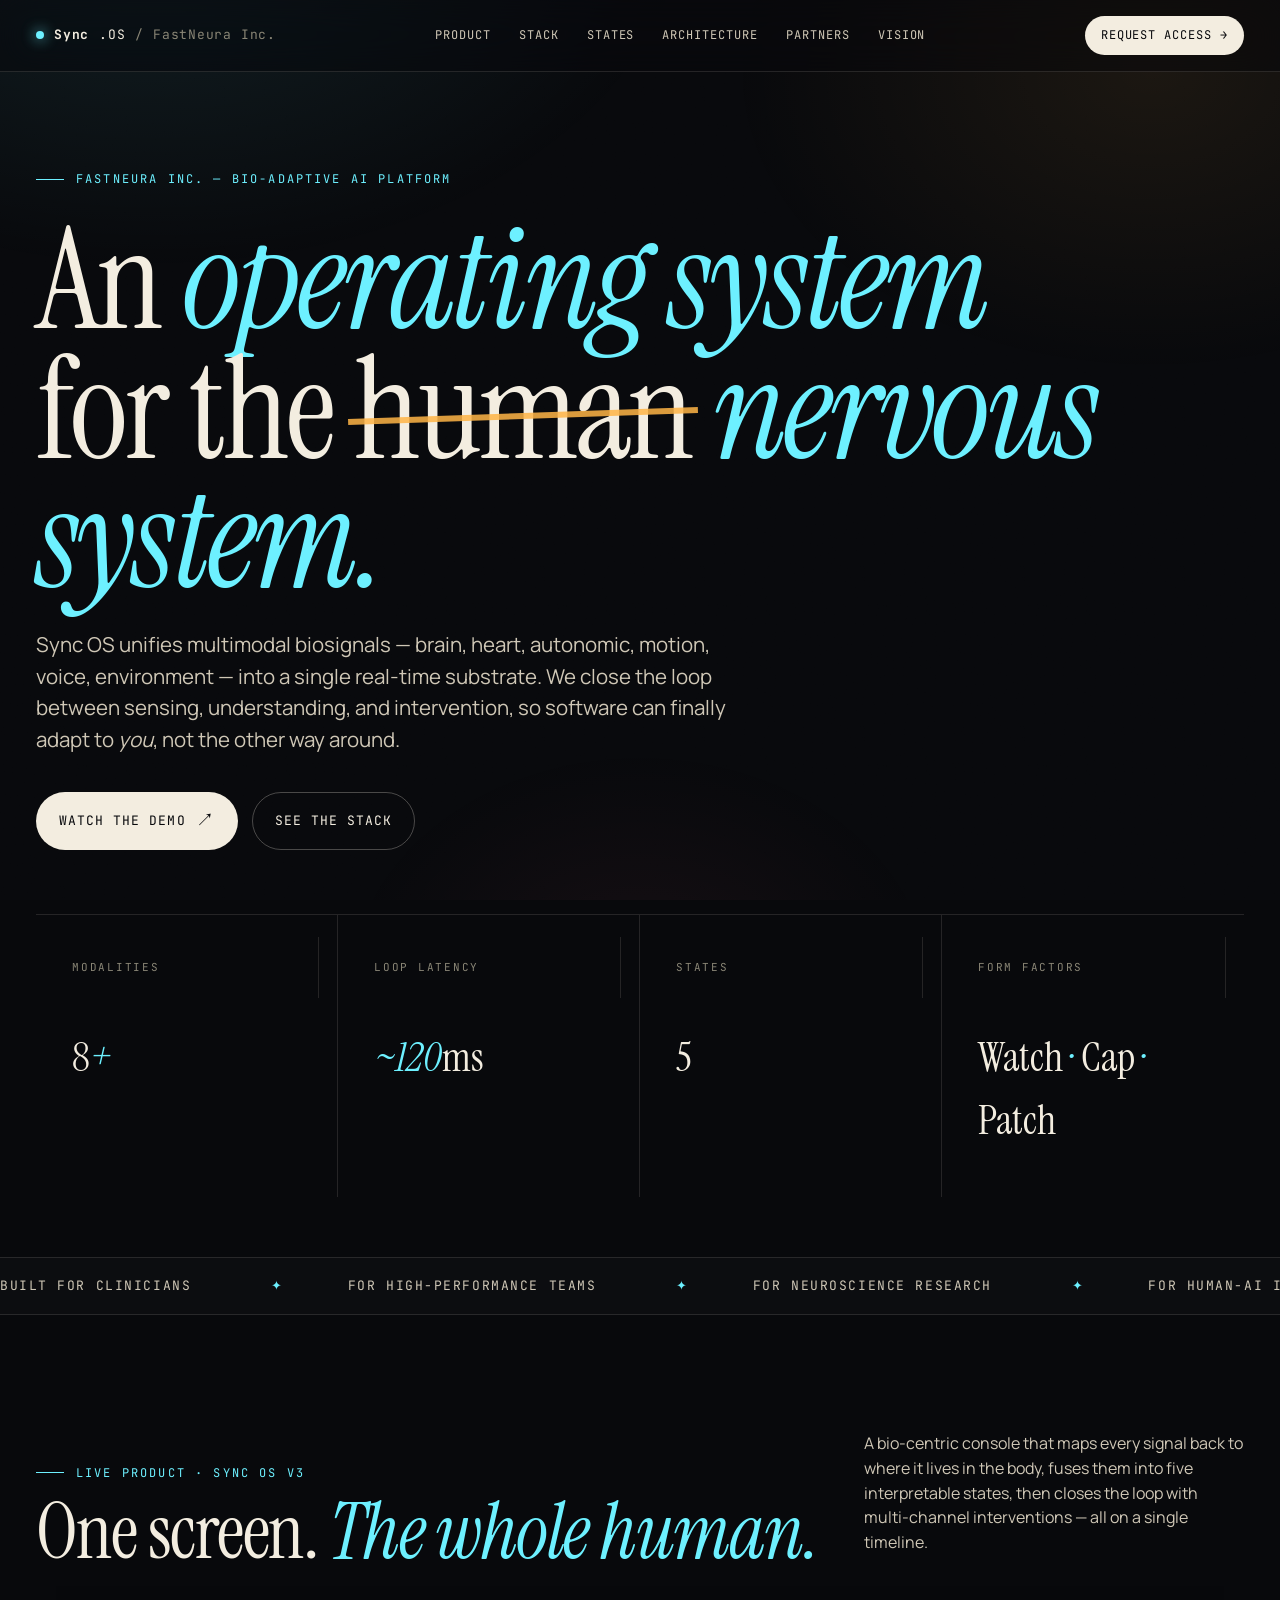
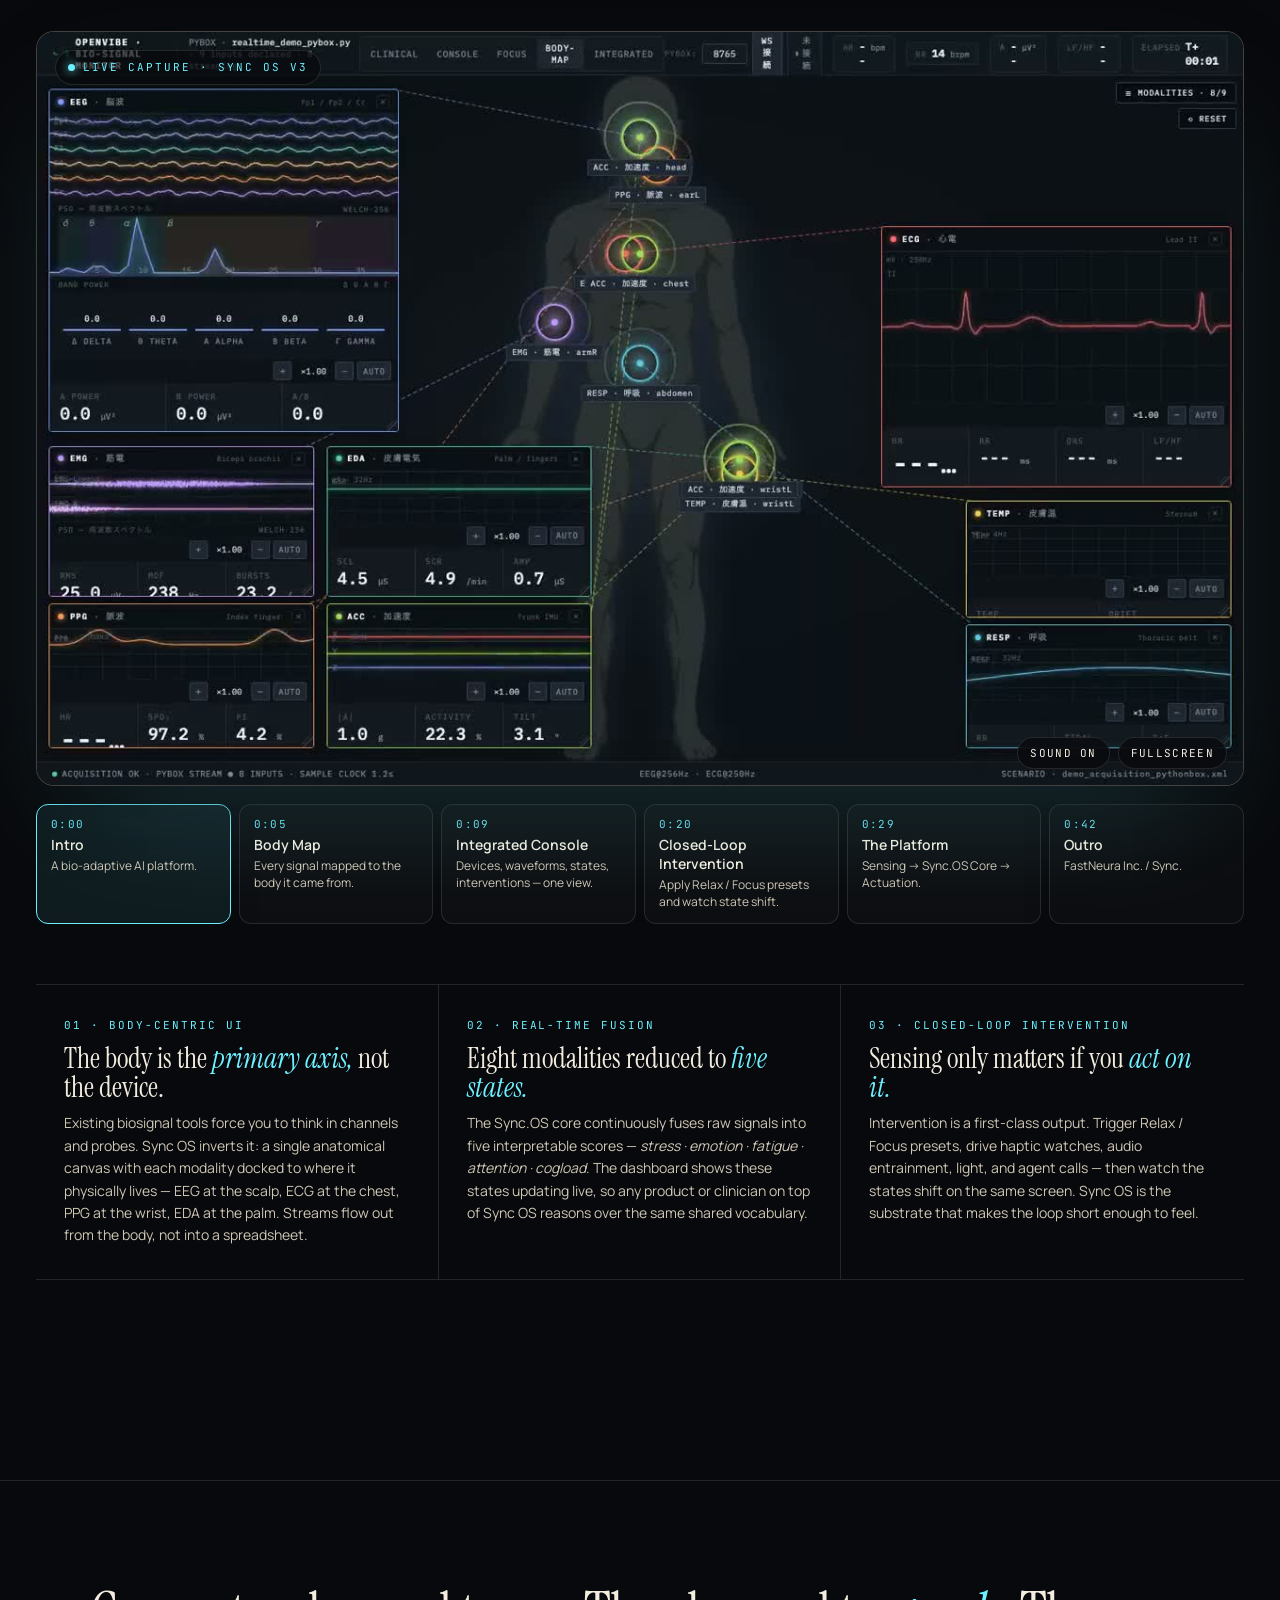
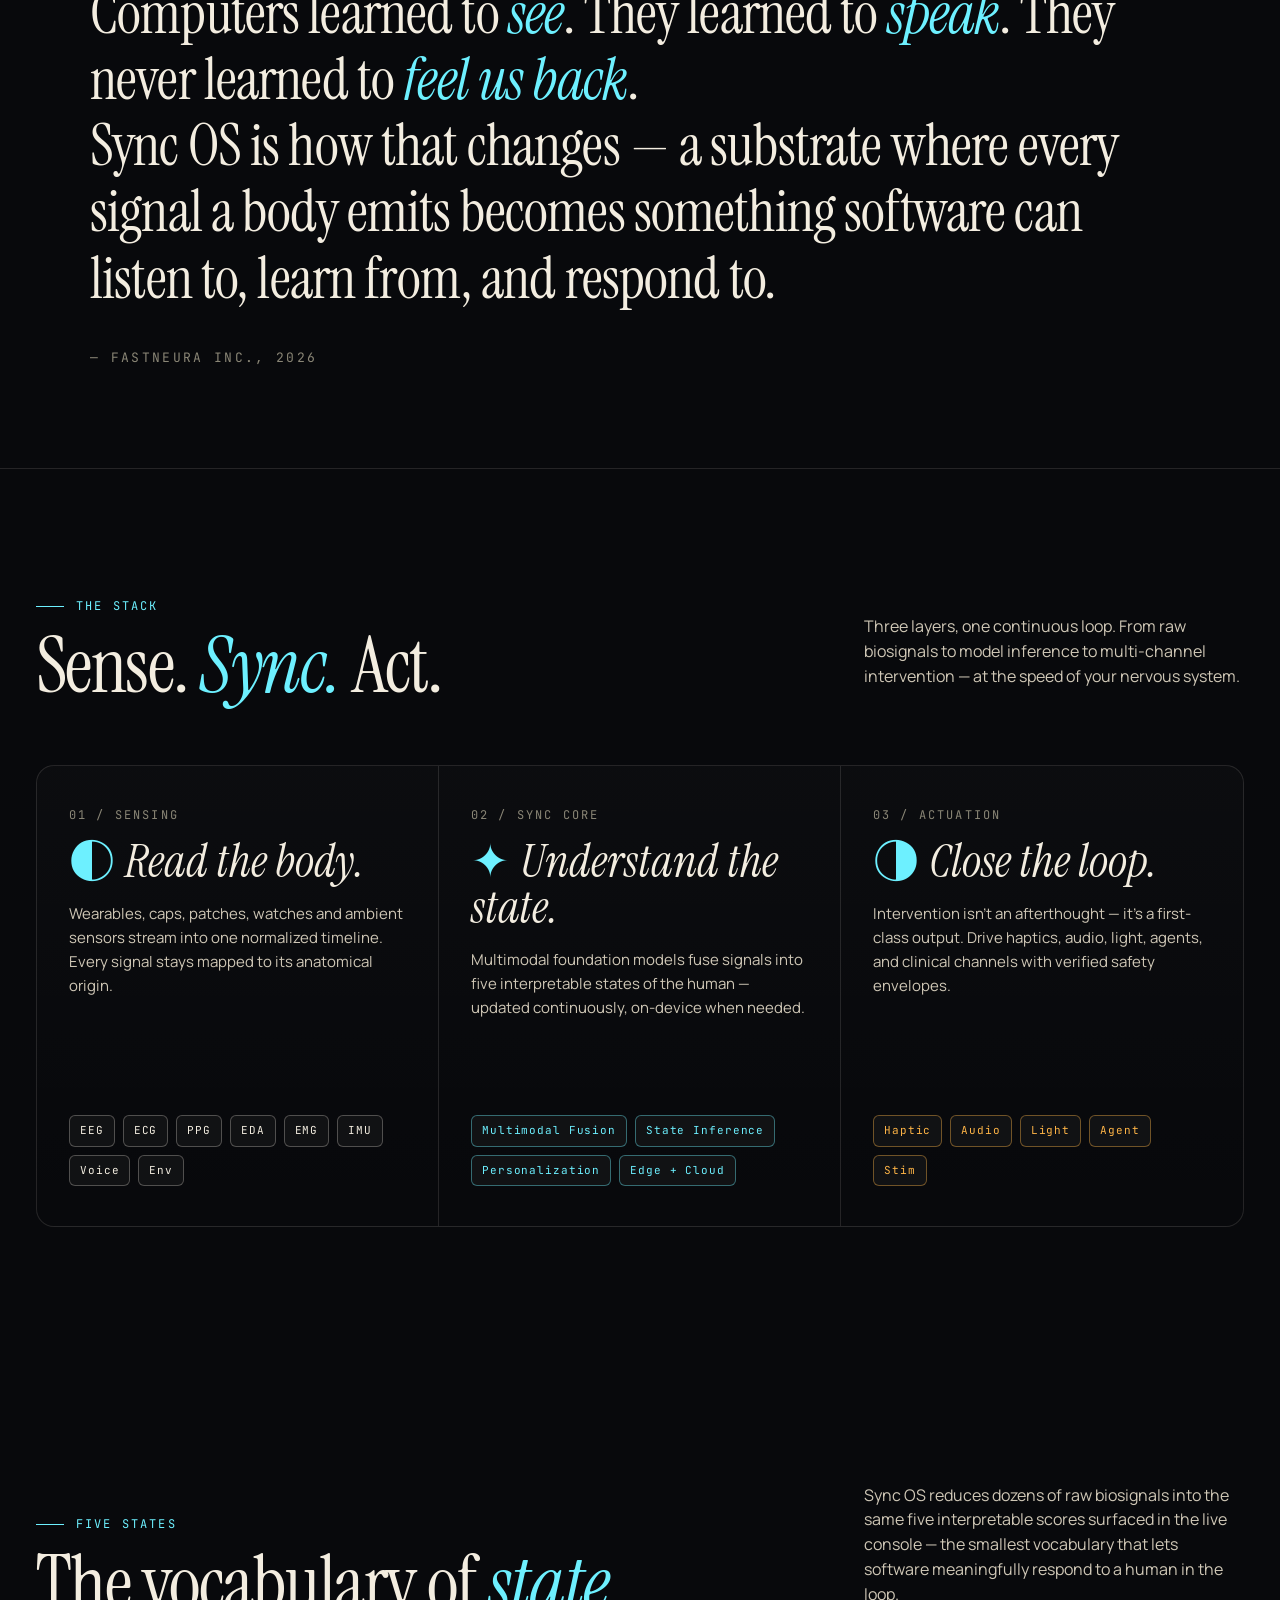
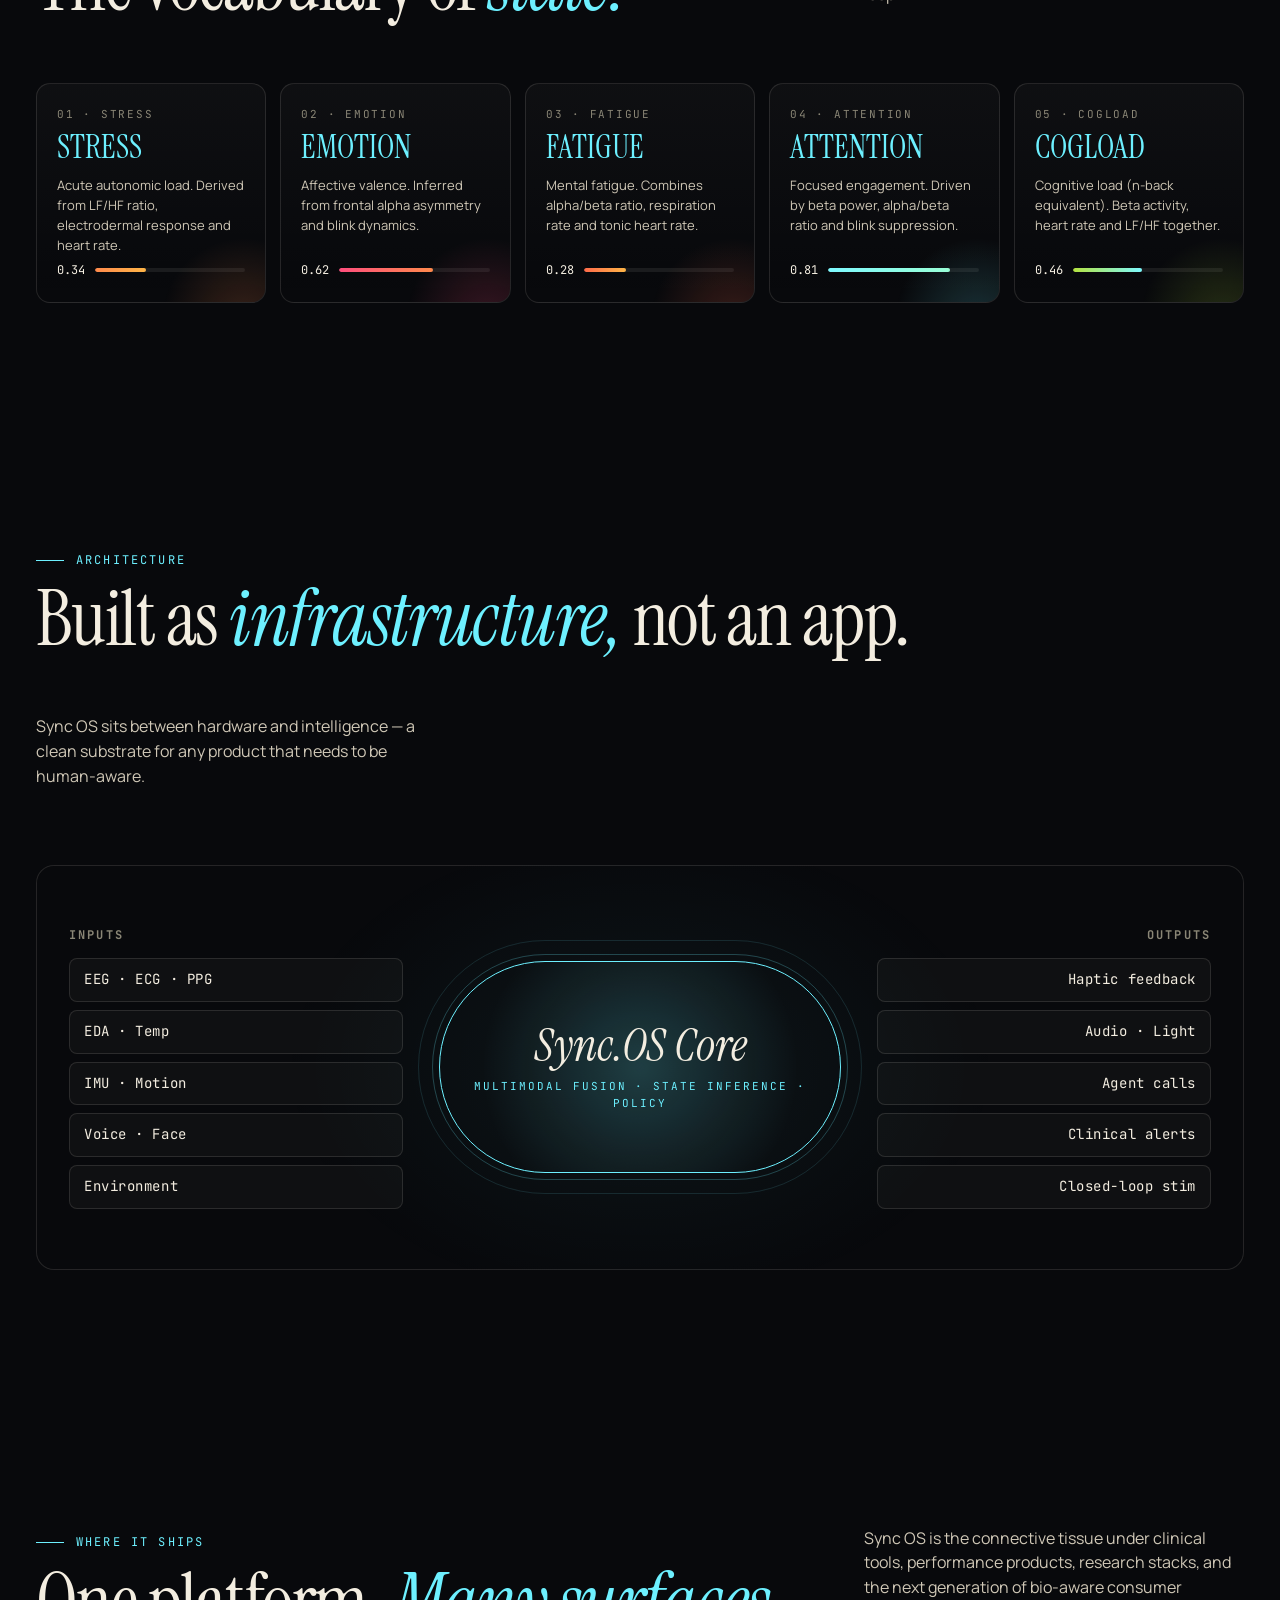
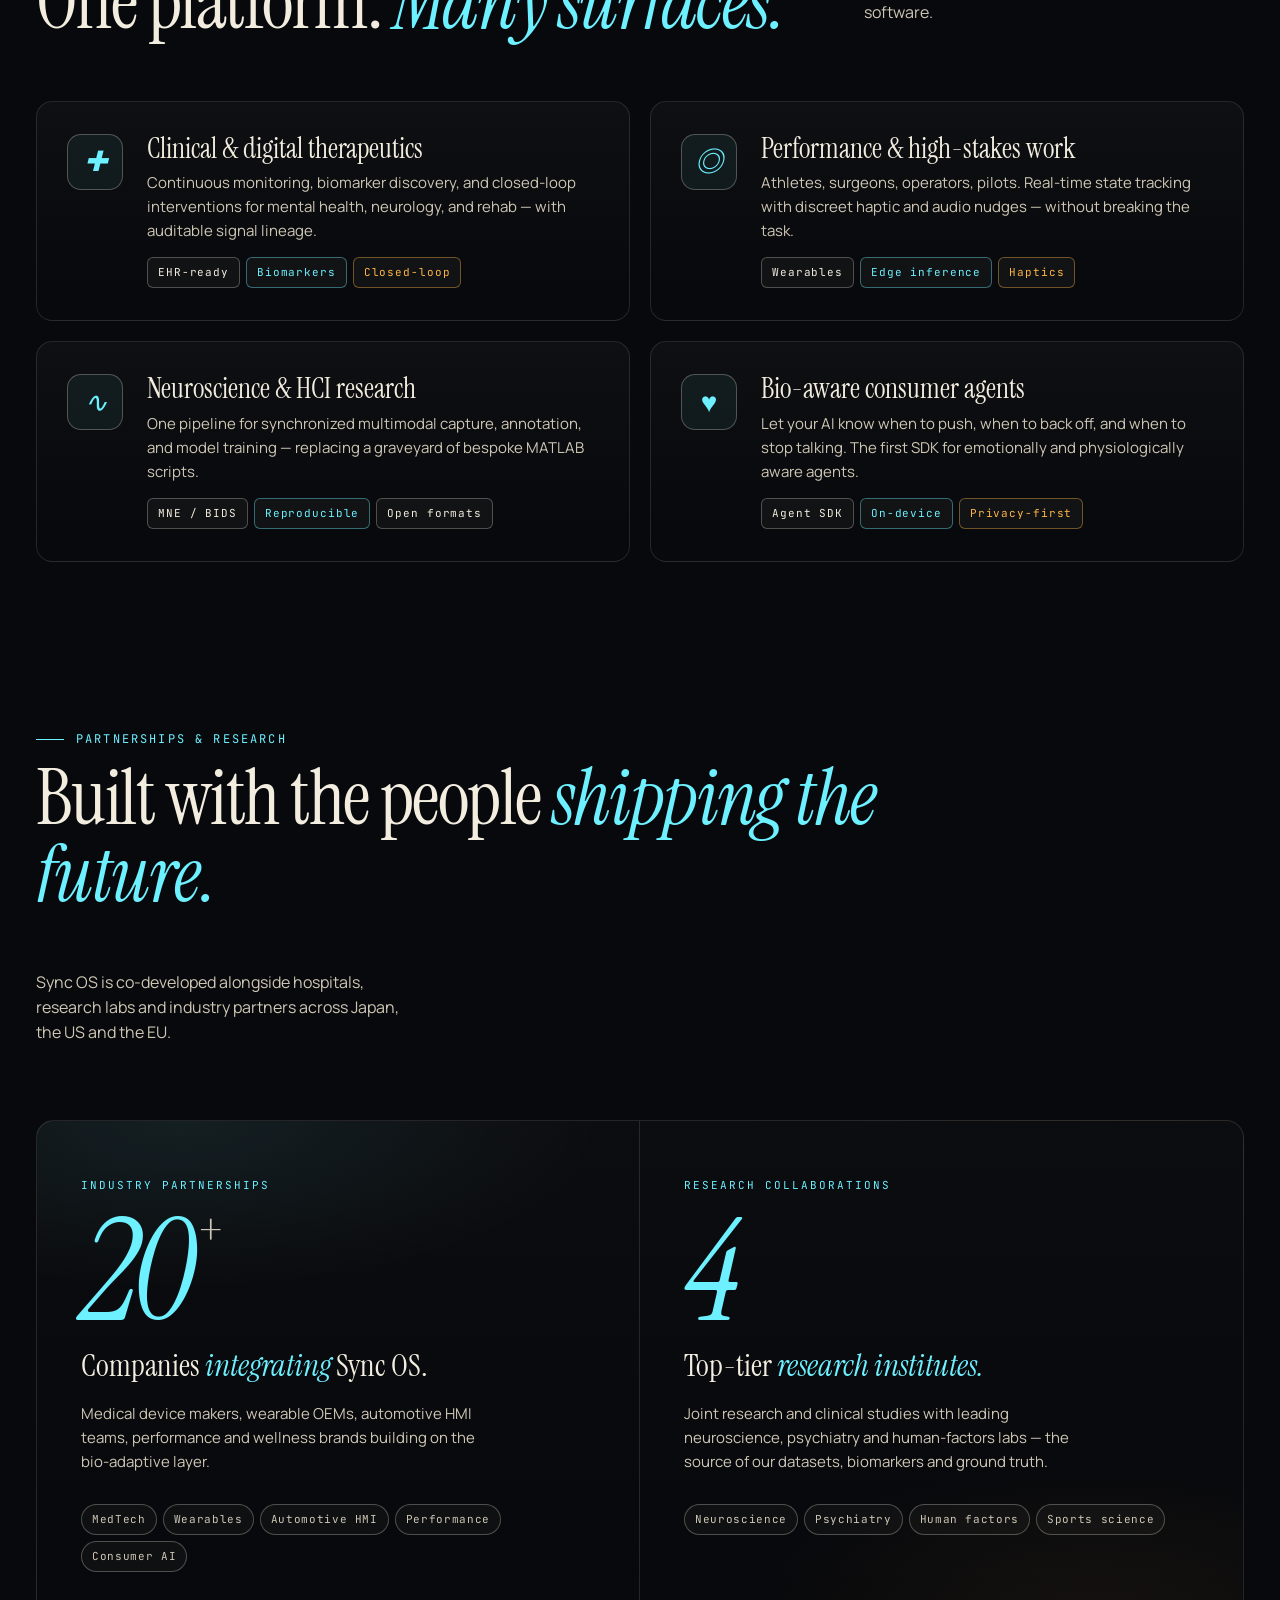
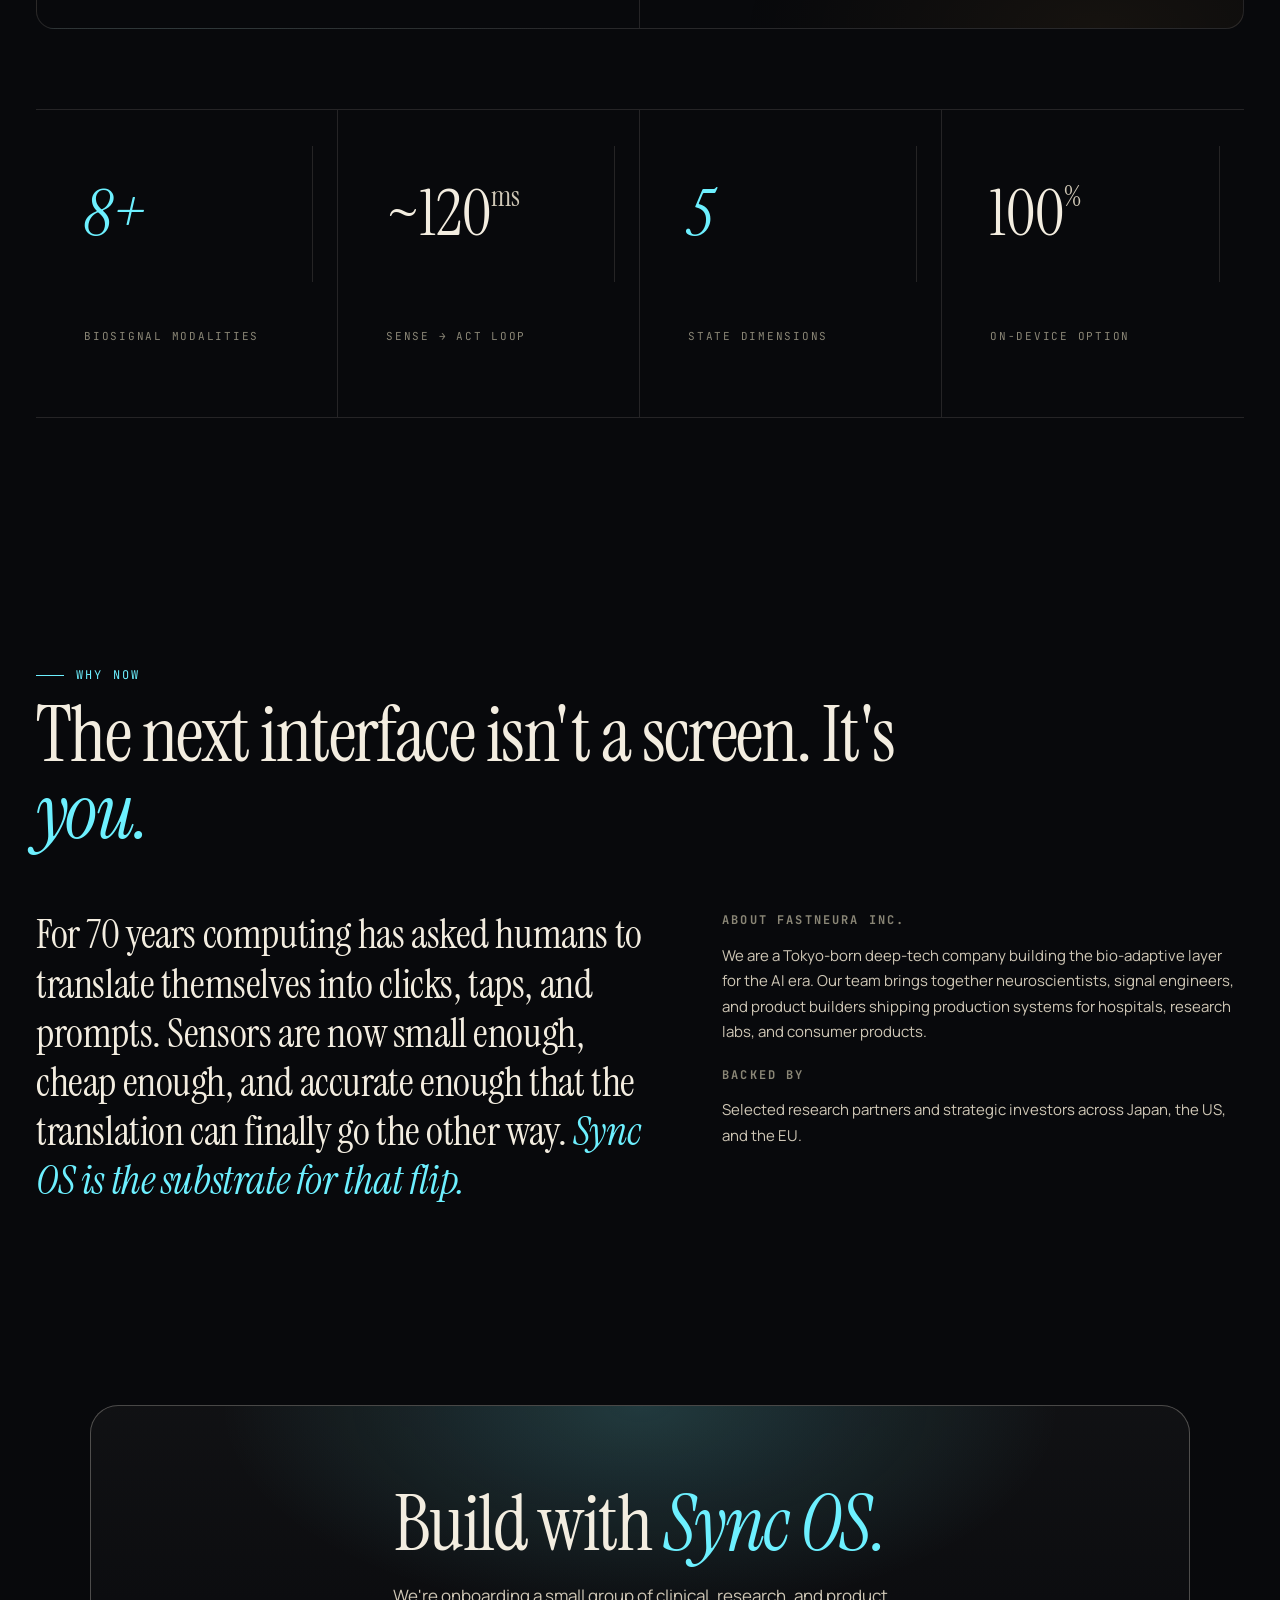
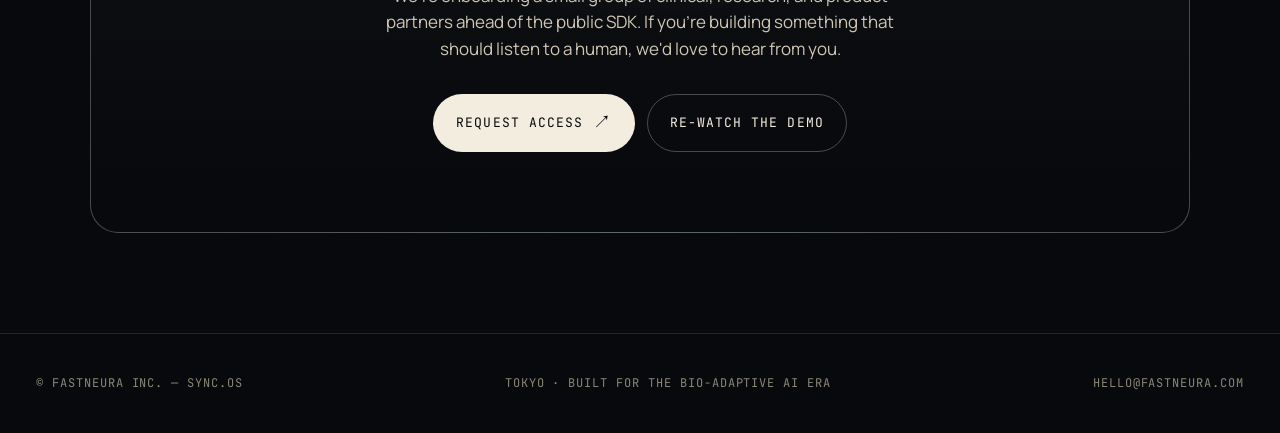
==== index.html @ 9e8c2771 "States rename, English-only state cards, GitS-style soundtrack, partnerships section" ====
<!doctype html>
<html lang="ja">
<head>
<meta charset="utf-8" />
<meta name="viewport" content="width=device-width,initial-scale=1" />
<title>Sync OS — A Bio-Adaptive Operating System for the Human</title>
<meta name="description" content="Sync OS is the bio-adaptive AI platform unifying multimodal biosignals, real-time inference, and closed-loop interventions into one operating system for the human. Built by FastNeura Inc." />
<meta property="og:title" content="Sync OS — A Bio-Adaptive Operating System for the Human" />
<meta property="og:description" content="Sense everything. Understand the state. Close the loop. The bio-adaptive AI platform from FastNeura Inc." />
<meta property="og:type" content="website" />
<link rel="preconnect" href="https://fonts.googleapis.com" />
<link rel="preconnect" href="https://fonts.gstatic.com" crossorigin />
<link href="https://fonts.googleapis.com/css2?family=Instrument+Serif:ital@0;1&family=Manrope:wght@300;400;500;600;700;800&family=JetBrains+Mono:wght@400;500;700&display=swap" rel="stylesheet" />
<style>
  :root {
    --ink: #08090c;
    --ink-2: #0d0f15;
    --ink-3: #14171f;
    --paper: #f3ede0;
    --paper-dim: #cfc7b6;
    --muted: #8a8676;
    --accent: #6df0ff;
    --accent-deep: #1cb6c8;
    --signal: #ffb547;
    --rose: #ff6f8a;
    --line: rgba(243,237,224,0.12);
    --line-strong: rgba(243,237,224,0.28);
    --serif: "Instrument Serif", "Times New Roman", serif;
    --sans: "Manrope", -apple-system, BlinkMacSystemFont, sans-serif;
    --mono: "JetBrains Mono", ui-monospace, monospace;
  }

  * { box-sizing: border-box; }
  html, body { margin: 0; padding: 0; }
  body {
    background: var(--ink);
    color: var(--paper);
    font-family: var(--sans);
    font-weight: 400;
    -webkit-font-smoothing: antialiased;
    text-rendering: optimizeLegibility;
    overflow-x: hidden;
    line-height: 1.55;
  }
  a { color: inherit; text-decoration: none; }

  /* === Texture background === */
  body::before {
    content: "";
    position: fixed; inset: 0;
    background:
      radial-gradient(900px 600px at 12% -10%, rgba(109,240,255,0.10), transparent 60%),
      radial-gradient(700px 500px at 90% 8%, rgba(255,181,71,0.08), transparent 60%),
      radial-gradient(500px 400px at 50% 110%, rgba(255,111,138,0.06), transparent 60%);
    pointer-events: none;
    z-index: 0;
  }
  body::after {
    content: "";
    position: fixed; inset: 0;
    background-image: url("data:image/svg+xml;utf8,<svg xmlns='http://www.w3.org/2000/svg' width='160' height='160'><filter id='n'><feTurbulence type='fractalNoise' baseFrequency='0.9' numOctaves='2' stitchTiles='stitch'/><feColorMatrix values='0 0 0 0 0.95  0 0 0 0 0.93  0 0 0 0 0.88  0 0 0 0.06 0'/></filter><rect width='160' height='160' filter='url(%23n)'/></svg>");
    opacity: 0.5;
    mix-blend-mode: overlay;
    pointer-events: none;
    z-index: 1;
  }
  main, header, footer { position: relative; z-index: 2; }

  /* === Nav === */
  .nav {
    position: sticky; top: 0; z-index: 50;
    backdrop-filter: blur(18px) saturate(140%);
    -webkit-backdrop-filter: blur(18px) saturate(140%);
    background: rgba(8,9,12,0.55);
    border-bottom: 1px solid var(--line);
  }
  .nav-inner {
    max-width: 1320px;
    margin: 0 auto;
    padding: 16px 36px;
    display: flex;
    align-items: center;
    justify-content: space-between;
    gap: 32px;
  }
  .brand {
    font-family: var(--mono);
    font-size: 13px;
    letter-spacing: 0.06em;
    display: flex; align-items: center; gap: 10px;
  }
  .brand .dot {
    width: 8px; height: 8px; border-radius: 50%;
    background: var(--accent);
    box-shadow: 0 0 14px var(--accent);
  }
  .brand b { font-weight: 700; }
  .nav-links {
    display: flex; gap: 28px;
    font-family: var(--mono);
    font-size: 12px;
    letter-spacing: 0.08em;
    text-transform: uppercase;
    color: var(--paper-dim);
  }
  .nav-links a:hover { color: var(--paper); }
  .nav-cta {
    font-family: var(--mono);
    font-size: 12px;
    letter-spacing: 0.08em;
    text-transform: uppercase;
    color: var(--ink);
    background: var(--paper);
    padding: 10px 16px;
    border-radius: 999px;
    transition: transform .2s ease;
  }
  .nav-cta:hover { transform: translateY(-1px); }
  @media (max-width: 820px) {
    .nav-links { display: none; }
  }

  /* === Hero === */
  .hero {
    padding: 90px 36px 60px;
    max-width: 1320px;
    margin: 0 auto;
    position: relative;
  }
  .eyebrow {
    font-family: var(--mono);
    font-size: 12px;
    letter-spacing: 0.18em;
    text-transform: uppercase;
    color: var(--accent);
    display: inline-flex;
    align-items: center;
    gap: 12px;
  }
  .eyebrow::before {
    content: "";
    width: 28px; height: 1px; background: var(--accent);
  }
  .hero h1 {
    font-family: var(--serif);
    font-weight: 400;
    font-size: clamp(60px, 11vw, 168px);
    line-height: 0.92;
    letter-spacing: -0.02em;
    margin: 28px 0 24px;
    color: var(--paper);
  }
  .hero h1 em {
    font-style: italic;
    color: var(--accent);
  }
  .hero h1 .strike {
    position: relative;
    display: inline-block;
  }
  .hero h1 .strike::after {
    content: "";
    position: absolute;
    left: -2%; right: -2%;
    top: 52%;
    height: 6px;
    background: var(--signal);
    transform: rotate(-2deg);
    opacity: 0.85;
  }
  .hero-sub {
    max-width: 720px;
    font-size: clamp(17px, 1.6vw, 22px);
    color: var(--paper-dim);
    margin: 0 0 36px;
    line-height: 1.55;
  }
  .hero-actions {
    display: flex; gap: 14px; flex-wrap: wrap;
  }
  .btn {
    font-family: var(--mono);
    font-size: 13px;
    letter-spacing: 0.08em;
    text-transform: uppercase;
    padding: 14px 22px;
    border-radius: 999px;
    border: 1px solid transparent;
    transition: transform .2s ease, background .2s ease;
    display: inline-flex; align-items: center; gap: 10px;
  }
  .btn-primary { background: var(--paper); color: var(--ink); }
  .btn-primary:hover { transform: translateY(-2px); }
  .btn-ghost { border-color: var(--line-strong); color: var(--paper); }
  .btn-ghost:hover { background: rgba(243,237,224,0.06); }
  .btn .arrow { font-family: var(--serif); font-size: 18px; }

  .hero-meta {
    margin-top: 64px;
    display: grid;
    grid-template-columns: repeat(4, 1fr);
    gap: 0;
    border-top: 1px solid var(--line);
  }
  .hero-meta div {
    padding: 22px 18px;
    border-right: 1px solid var(--line);
  }
  .hero-meta div:last-child { border-right: 0; }
  .hero-meta .k {
    font-family: var(--mono);
    font-size: 11px;
    letter-spacing: 0.16em;
    color: var(--muted);
    text-transform: uppercase;
  }
  .hero-meta .v {
    font-family: var(--serif);
    font-size: clamp(28px, 3.2vw, 44px);
    margin-top: 6px;
    color: var(--paper);
  }
  .hero-meta .v em { font-style: italic; color: var(--accent); }
  @media (max-width: 720px) {
    .hero-meta { grid-template-columns: repeat(2, 1fr); }
    .hero-meta div:nth-child(2) { border-right: 0; }
  }

  /* === Marquee strip === */
  .strip {
    border-top: 1px solid var(--line);
    border-bottom: 1px solid var(--line);
    overflow: hidden;
    background: rgba(243,237,224,0.02);
  }
  .strip-track {
    display: flex; gap: 64px;
    padding: 18px 0;
    white-space: nowrap;
    animation: scroll 40s linear infinite;
    font-family: var(--mono);
    font-size: 13px;
    letter-spacing: 0.12em;
    color: var(--paper-dim);
    text-transform: uppercase;
  }
  .strip-track span { display: inline-flex; align-items: center; gap: 16px; }
  .strip-track span::after {
    content: "✦"; color: var(--accent); margin-left: 64px;
  }
  @keyframes scroll {
    from { transform: translateX(0); }
    to { transform: translateX(-50%); }
  }

  /* === Section base === */
  section { position: relative; }
  .section {
    max-width: 1320px;
    margin: 0 auto;
    padding: 120px 36px;
  }
  .sec-head {
    display: flex;
    align-items: flex-end;
    justify-content: space-between;
    gap: 40px;
    margin-bottom: 60px;
    flex-wrap: wrap;
  }
  .sec-head h2 {
    font-family: var(--serif);
    font-weight: 400;
    font-size: clamp(40px, 6vw, 84px);
    line-height: 1;
    letter-spacing: -0.02em;
    margin: 12px 0 0;
    max-width: 900px;
  }
  .sec-head h2 em { font-style: italic; color: var(--accent); }
  .sec-head .lede {
    max-width: 380px;
    color: var(--paper-dim);
    font-size: 16px;
  }

  /* === Demo === */
  .demo {
    margin: 0 auto;
    max-width: 1320px;
    padding: 0 36px 40px;
  }
  .demo-frame {
    position: relative;
    border-radius: 18px;
    overflow: hidden;
    border: 1px solid var(--line-strong);
    background: #000;
    box-shadow: 0 60px 120px -40px rgba(109,240,255,0.18), 0 24px 60px -20px rgba(0,0,0,0.6);
    aspect-ratio: 1440 / 900;
  }
  .demo-frame video { display: block; width: 100%; height: 100%; object-fit: cover; }
  .demo-tag {
    position: absolute;
    top: 18px; left: 18px;
    font-family: var(--mono);
    font-size: 11px;
    letter-spacing: 0.18em;
    text-transform: uppercase;
    background: rgba(8,9,12,0.7);
    padding: 8px 12px;
    border-radius: 999px;
    color: var(--accent);
    border: 1px solid var(--line);
    z-index: 2;
  }
  .demo-tag .dot {
    display: inline-block;
    width: 7px; height: 7px;
    background: var(--accent); border-radius: 50%;
    margin-right: 8px;
    box-shadow: 0 0 10px var(--accent);
    animation: pulse 1.4s ease-in-out infinite;
  }
  .demo-controls {
    position: absolute;
    bottom: 16px; right: 16px;
    display: flex; gap: 8px;
    z-index: 2;
  }
  .demo-ctrl {
    background: rgba(8,9,12,0.75);
    border: 1px solid var(--line);
    color: var(--paper);
    font-family: var(--mono);
    font-size: 11px;
    letter-spacing: 0.12em;
    text-transform: uppercase;
    padding: 8px 12px;
    border-radius: 999px;
    cursor: pointer;
    backdrop-filter: blur(10px);
  }
  .demo-ctrl:hover { background: rgba(8,9,12,0.9); border-color: var(--line-strong); }
  .chapters {
    margin-top: 18px;
    display: flex;
    flex-wrap: wrap;
    gap: 8px;
  }
  .chapter {
    display: flex; flex-direction: column;
    gap: 4px;
    flex: 1 1 160px;
    min-width: 140px;
    border: 1px solid var(--line);
    background: rgba(243,237,224,0.02);
    border-radius: 12px;
    padding: 12px 14px;
    cursor: pointer;
    transition: border-color .2s ease, background .2s ease, transform .2s ease;
    text-align: left;
    color: var(--paper);
    font-family: inherit;
  }
  .chapter:hover {
    border-color: var(--accent);
    background: rgba(109,240,255,0.04);
    transform: translateY(-1px);
  }
  .chapter.active {
    border-color: var(--accent);
    background: rgba(109,240,255,0.08);
  }
  .chapter .ch-time {
    font-family: var(--mono);
    font-size: 11px;
    letter-spacing: 0.12em;
    color: var(--accent);
  }
  .chapter .ch-title {
    font-size: 14px;
    font-weight: 600;
    color: var(--paper);
  }
  .chapter .ch-sub {
    font-size: 12px;
    color: var(--paper-dim);
    line-height: 1.4;
  }

  .demo-callouts {
    margin-top: 60px;
    display: grid;
    grid-template-columns: repeat(3, 1fr);
    gap: 0;
    border-top: 1px solid var(--line);
    border-bottom: 1px solid var(--line);
  }
  .callout {
    padding: 32px 28px;
    border-right: 1px solid var(--line);
    display: flex; flex-direction: column; gap: 10px;
  }
  .callout:last-child { border-right: 0; }
  .callout .co-num {
    font-family: var(--mono);
    font-size: 11px;
    letter-spacing: 0.18em;
    color: var(--accent);
    text-transform: uppercase;
  }
  .callout h4 {
    font-family: var(--serif);
    font-weight: 400;
    font-size: 28px;
    line-height: 1.05;
    margin: 0;
    color: var(--paper);
  }
  .callout h4 em { font-style: italic; color: var(--accent); }
  .callout p {
    margin: 0;
    color: var(--paper-dim);
    font-size: 14px;
    line-height: 1.6;
  }
  @media (max-width: 920px) {
    .demo-callouts { grid-template-columns: 1fr; }
    .callout { border-right: 0; border-bottom: 1px solid var(--line); }
    .callout:last-child { border-bottom: 0; }
  }
  @keyframes pulse {
    0%, 100% { opacity: 1; transform: scale(1); }
    50% { opacity: 0.4; transform: scale(0.8); }
  }

  /* === Manifesto === */
  .manifesto {
    border-top: 1px solid var(--line);
    border-bottom: 1px solid var(--line);
    padding: 100px 36px;
    margin-top: 80px;
  }
  .manifesto-inner {
    max-width: 1100px; margin: 0 auto;
  }
  .manifesto p {
    font-family: var(--serif);
    font-weight: 400;
    font-size: clamp(32px, 4.5vw, 64px);
    line-height: 1.15;
    letter-spacing: -0.015em;
    color: var(--paper);
    margin: 0;
  }
  .manifesto em { font-style: italic; color: var(--accent); }
  .manifesto .signoff {
    margin-top: 36px;
    font-family: var(--mono);
    font-size: 13px;
    letter-spacing: 0.18em;
    text-transform: uppercase;
    color: var(--muted);
  }

  /* === Stack (Sensing / Core / Actuation) === */
  .stack-grid {
    display: grid;
    grid-template-columns: repeat(3, 1fr);
    gap: 0;
    border: 1px solid var(--line);
    border-radius: 18px;
    overflow: hidden;
    background: linear-gradient(180deg, rgba(243,237,224,0.02), rgba(243,237,224,0));
  }
  .stack-col {
    padding: 40px 32px;
    border-right: 1px solid var(--line);
    min-height: 460px;
    position: relative;
    display: flex;
    flex-direction: column;
  }
  .stack-col:last-child { border-right: 0; }
  .stack-col .num {
    font-family: var(--mono);
    font-size: 12px;
    letter-spacing: 0.18em;
    color: var(--muted);
  }
  .stack-col h3 {
    font-family: var(--serif);
    font-weight: 400;
    font-style: italic;
    font-size: clamp(36px, 3.6vw, 52px);
    line-height: 1;
    margin: 14px 0 18px;
    color: var(--paper);
  }
  .stack-col h3 .glyph {
    color: var(--accent);
    font-style: normal;
    margin-right: 10px;
  }
  .stack-col p {
    color: var(--paper-dim);
    font-size: 15px;
    line-height: 1.6;
    margin: 0 0 28px;
  }
  .chips {
    display: flex; flex-wrap: wrap; gap: 8px;
    margin-top: auto;
  }
  .chip {
    font-family: var(--mono);
    font-size: 11px;
    letter-spacing: 0.08em;
    color: var(--paper);
    border: 1px solid var(--line-strong);
    padding: 6px 10px;
    border-radius: 6px;
    background: rgba(243,237,224,0.04);
  }
  .chip.accent { color: var(--accent); border-color: rgba(109,240,255,0.4); }
  .chip.signal { color: var(--signal); border-color: rgba(255,181,71,0.4); }
  @media (max-width: 920px) {
    .stack-grid { grid-template-columns: 1fr; }
    .stack-col { border-right: 0; border-bottom: 1px solid var(--line); }
    .stack-col:last-child { border-bottom: 0; }
  }

  /* === States === */
  .constructs {
    display: grid;
    grid-template-columns: repeat(5, 1fr);
    gap: 14px;
  }
  .construct {
    border: 1px solid var(--line);
    border-radius: 14px;
    padding: 22px 20px;
    min-height: 220px;
    background: linear-gradient(180deg, rgba(243,237,224,0.03), rgba(243,237,224,0));
    display: flex; flex-direction: column;
    position: relative;
    overflow: hidden;
  }
  .construct .gauge {
    position: absolute;
    inset: auto -30% -50% auto;
    width: 180px; height: 180px;
    border-radius: 50%;
    background: radial-gradient(circle, rgba(109,240,255,0.18), transparent 65%);
    pointer-events: none;
  }
  .construct .label {
    font-family: var(--mono);
    font-size: 11px;
    letter-spacing: 0.16em;
    color: var(--muted);
    text-transform: uppercase;
  }
  .construct .name {
    font-family: var(--serif);
    font-style: italic;
    font-size: 32px;
    line-height: 1;
    margin: 8px 0 12px;
    color: var(--paper);
  }
  .construct .name b { font-style: normal; color: var(--accent); font-weight: 400; }
  .construct .desc {
    font-size: 13px;
    color: var(--paper-dim);
    line-height: 1.55;
  }
  .construct .score {
    margin-top: auto;
    font-family: var(--mono);
    font-size: 12px;
    color: var(--paper);
    display: flex; align-items: center; gap: 10px;
  }
  .construct .bar {
    flex: 1;
    height: 4px;
    background: rgba(243,237,224,0.08);
    border-radius: 999px;
    overflow: hidden;
  }
  .construct .bar > i {
    display: block; height: 100%;
    background: linear-gradient(90deg, var(--accent), var(--signal));
    border-radius: 999px;
    width: 0;
    transition: width 1.6s cubic-bezier(.2,.8,.2,1);
  }
  @media (max-width: 1100px) { .constructs { grid-template-columns: repeat(3, 1fr); } }
  @media (max-width: 720px) { .constructs { grid-template-columns: repeat(2, 1fr); } }

  /* === Architecture diagram === */
  .arch {
    border: 1px solid var(--line);
    border-radius: 18px;
    padding: 60px 32px;
    background:
      radial-gradient(600px 400px at 50% 50%, rgba(109,240,255,0.06), transparent 60%);
  }
  .arch-grid {
    display: grid;
    grid-template-columns: 1fr 1.2fr 1fr;
    gap: 36px;
    align-items: center;
  }
  .arch-col h4 {
    font-family: var(--mono);
    font-size: 12px;
    letter-spacing: 0.18em;
    color: var(--muted);
    text-transform: uppercase;
    margin: 0 0 14px;
  }
  .arch-col ul { list-style: none; padding: 0; margin: 0; display: flex; flex-direction: column; gap: 8px; }
  .arch-col li {
    border: 1px solid var(--line);
    padding: 10px 14px;
    border-radius: 8px;
    font-size: 14px;
    color: var(--paper);
    background: rgba(243,237,224,0.03);
    font-family: var(--mono);
    letter-spacing: 0.04em;
  }
  .arch-core {
    text-align: center;
    border: 1px solid var(--accent);
    border-radius: 999px;
    padding: 60px 30px;
    background: radial-gradient(circle, rgba(109,240,255,0.18), transparent 70%);
    position: relative;
  }
  .arch-core::before, .arch-core::after {
    content: ""; position: absolute; inset: -8px; border-radius: 999px;
    border: 1px solid rgba(109,240,255,0.25);
    animation: ring 4s ease-in-out infinite;
  }
  .arch-core::after { animation-delay: 2s; inset: -22px; opacity: 0.5; }
  @keyframes ring {
    0%, 100% { transform: scale(1); opacity: 0.6; }
    50% { transform: scale(1.04); opacity: 0.9; }
  }
  .arch-core .name {
    font-family: var(--serif);
    font-style: italic;
    font-size: clamp(34px, 3.6vw, 48px);
    line-height: 1;
    color: var(--paper);
  }
  .arch-core .tag {
    font-family: var(--mono);
    font-size: 11px;
    letter-spacing: 0.18em;
    color: var(--accent);
    text-transform: uppercase;
    margin-top: 10px;
  }
  @media (max-width: 920px) {
    .arch-grid { grid-template-columns: 1fr; }
  }

  /* === Use cases === */
  .uses {
    display: grid;
    grid-template-columns: repeat(2, 1fr);
    gap: 20px;
  }
  .use {
    border: 1px solid var(--line);
    border-radius: 16px;
    padding: 32px 30px;
    background: linear-gradient(180deg, rgba(243,237,224,0.03), rgba(243,237,224,0));
    display: flex; gap: 24px; align-items: flex-start;
  }
  .use .icon {
    flex: 0 0 56px; height: 56px; border-radius: 14px;
    border: 1px solid var(--line-strong);
    display: grid; place-items: center;
    font-family: var(--serif);
    font-style: italic;
    font-size: 28px;
    color: var(--accent);
    background: rgba(109,240,255,0.06);
  }
  .use h3 {
    font-family: var(--serif);
    font-weight: 400;
    font-size: 28px;
    line-height: 1.05;
    margin: 0 0 8px;
    color: var(--paper);
  }
  .use p {
    margin: 0;
    color: var(--paper-dim);
    font-size: 15px;
    line-height: 1.6;
  }
  .use .tags {
    margin-top: 14px;
    display: flex; flex-wrap: wrap; gap: 6px;
  }
  @media (max-width: 820px) {
    .uses { grid-template-columns: 1fr; }
  }

  /* === Partnerships === */
  .partners {
    border: 1px solid var(--line);
    border-radius: 18px;
    overflow: hidden;
    background:
      radial-gradient(700px 280px at 12% 0%, rgba(109,240,255,0.08), transparent 60%),
      radial-gradient(600px 280px at 88% 100%, rgba(255,181,71,0.06), transparent 60%),
      linear-gradient(180deg, rgba(243,237,224,0.02), rgba(243,237,224,0));
    display: grid;
    grid-template-columns: 1fr 1fr;
    gap: 0;
  }
  .partner-cell {
    padding: 56px 44px;
    border-right: 1px solid var(--line);
    display: flex; flex-direction: column; gap: 18px;
    position: relative;
  }
  .partner-cell:last-child { border-right: 0; }
  .partner-cell .ptag {
    font-family: var(--mono);
    font-size: 11px;
    letter-spacing: 0.18em;
    text-transform: uppercase;
    color: var(--accent);
  }
  .partner-cell .pnum {
    font-family: var(--serif);
    font-size: clamp(80px, 11vw, 168px);
    line-height: 0.85;
    letter-spacing: -0.04em;
    color: var(--paper);
    margin: 0;
  }
  .partner-cell .pnum em { font-style: italic; color: var(--accent); }
  .partner-cell .pnum sup {
    font-size: 0.34em;
    vertical-align: top;
    color: var(--paper-dim);
    margin-left: 6px;
    font-style: normal;
  }
  .partner-cell h3 {
    font-family: var(--serif);
    font-weight: 400;
    font-size: clamp(26px, 2.4vw, 36px);
    line-height: 1.1;
    margin: 0;
    color: var(--paper);
  }
  .partner-cell h3 em { font-style: italic; color: var(--accent); }
  .partner-cell p {
    margin: 0;
    color: var(--paper-dim);
    font-size: 15px;
    line-height: 1.6;
    max-width: 420px;
  }
  .partner-pills {
    display: flex; flex-wrap: wrap; gap: 6px; margin-top: 12px;
  }
  .partner-pills .pill {
    font-family: var(--mono);
    font-size: 11px;
    letter-spacing: 0.06em;
    color: var(--paper-dim);
    border: 1px solid var(--line-strong);
    padding: 6px 10px;
    border-radius: 999px;
    background: rgba(243,237,224,0.03);
  }
  @media (max-width: 820px) {
    .partners { grid-template-columns: 1fr; }
    .partner-cell { border-right: 0; border-bottom: 1px solid var(--line); }
    .partner-cell:last-child { border-bottom: 0; }
  }

  /* === Numbers === */
  .numbers {
    display: grid;
    grid-template-columns: repeat(4, 1fr);
    gap: 0;
    border-top: 1px solid var(--line);
    border-bottom: 1px solid var(--line);
  }
  .numbers div {
    padding: 36px 24px;
    border-right: 1px solid var(--line);
  }
  .numbers div:last-child { border-right: 0; }
  .numbers .v {
    font-family: var(--serif);
    font-size: clamp(40px, 5vw, 72px);
    line-height: 1;
    color: var(--paper);
  }
  .numbers .v em { font-style: italic; color: var(--accent); }
  .numbers .v sup { font-size: 0.45em; vertical-align: top; color: var(--paper-dim); }
  .numbers .k {
    margin-top: 10px;
    font-family: var(--mono);
    font-size: 11px;
    letter-spacing: 0.16em;
    text-transform: uppercase;
    color: var(--muted);
  }
  @media (max-width: 720px) {
    .numbers { grid-template-columns: repeat(2, 1fr); }
    .numbers div:nth-child(2) { border-right: 0; }
  }

  /* === Vision / Team === */
  .vision {
    display: grid;
    grid-template-columns: 1.2fr 1fr;
    gap: 60px;
    align-items: start;
  }
  .vision-large {
    font-family: var(--serif);
    font-size: clamp(28px, 3.2vw, 44px);
    line-height: 1.2;
    letter-spacing: -0.01em;
    color: var(--paper);
  }
  .vision-large em { font-style: italic; color: var(--accent); }
  .vision-side {
    color: var(--paper-dim);
    font-size: 15px;
    line-height: 1.7;
  }
  .vision-side h4 {
    font-family: var(--mono);
    font-size: 12px;
    letter-spacing: 0.18em;
    text-transform: uppercase;
    color: var(--muted);
    margin: 0 0 12px;
  }
  .vision-side p { margin: 0 0 20px; }
  @media (max-width: 920px) { .vision { grid-template-columns: 1fr; } }

  /* === CTA === */
  .cta {
    margin: 80px auto 100px;
    max-width: 1100px;
    border-radius: 28px;
    padding: 80px 48px;
    text-align: center;
    background:
      radial-gradient(600px 300px at 50% 0%, rgba(109,240,255,0.18), transparent 70%),
      linear-gradient(180deg, rgba(243,237,224,0.04), rgba(243,237,224,0));
    border: 1px solid var(--line-strong);
    position: relative;
    overflow: hidden;
  }
  .cta h2 {
    font-family: var(--serif);
    font-weight: 400;
    font-size: clamp(40px, 6vw, 92px);
    line-height: 1;
    letter-spacing: -0.02em;
    margin: 0 0 20px;
  }
  .cta h2 em { font-style: italic; color: var(--accent); }
  .cta p {
    color: var(--paper-dim);
    max-width: 560px;
    margin: 0 auto 32px;
    font-size: 17px;
  }
  .cta-actions { display: flex; gap: 12px; justify-content: center; flex-wrap: wrap; }

  /* === Footer === */
  footer {
    border-top: 1px solid var(--line);
    padding: 40px 36px;
  }
  .foot-inner {
    max-width: 1320px;
    margin: 0 auto;
    display: flex;
    justify-content: space-between;
    align-items: center;
    gap: 24px;
    flex-wrap: wrap;
    font-family: var(--mono);
    font-size: 12px;
    letter-spacing: 0.08em;
    color: var(--muted);
    text-transform: uppercase;
  }

  /* === Reveal === */
  .reveal {
    opacity: 0;
    transform: translateY(24px);
    transition: opacity 1s ease, transform 1s cubic-bezier(.2,.8,.2,1);
  }
  .reveal.in { opacity: 1; transform: none; }

  ::selection { background: var(--accent); color: var(--ink); }
</style>
</head>
<body>

<header class="nav">
  <div class="nav-inner">
    <a class="brand" href="#top"><span class="dot"></span><b>Sync</b>.OS <span style="color:var(--muted)">/ FastNeura Inc.</span></a>
    <nav class="nav-links">
      <a href="#product">Product</a>
      <a href="#stack">Stack</a>
      <a href="#states">States</a>
      <a href="#architecture">Architecture</a>
      <a href="#partners">Partners</a>
      <a href="#vision">Vision</a>
    </nav>
    <a class="nav-cta" href="#contact">Request access →</a>
  </div>
</header>

<main id="top">

<!-- HERO -->
<section class="hero">
  <span class="eyebrow">FastNeura Inc. — Bio-Adaptive AI Platform</span>
  <h1>
    An <em>operating&nbsp;system</em><br/>
    for the <span class="strike">human</span> <em>nervous system.</em>
  </h1>
  <p class="hero-sub">
    Sync OS unifies multimodal biosignals — brain, heart, autonomic, motion, voice, environment —
    into a single real-time substrate. We close the loop between sensing, understanding, and intervention,
    so software can finally adapt to <em>you</em>, not the other way around.
  </p>
  <div class="hero-actions">
    <a class="btn btn-primary" href="#demo">Watch the demo <span class="arrow">↗</span></a>
    <a class="btn btn-ghost" href="#stack">See the stack</a>
  </div>

  <div class="hero-meta">
    <div><div class="k">Modalities</div><div class="v">8<em>+</em></div></div>
    <div><div class="k">Loop latency</div><div class="v"><em>~120</em>ms</div></div>
    <div><div class="k">States</div><div class="v">5</div></div>
    <div><div class="k">Form factors</div><div class="v">Watch <em>·</em> Cap <em>·</em> Patch</div></div>
  </div>
</section>

<!-- TRUST STRIP -->
<div class="strip">
  <div class="strip-track">
    <span>Built for clinicians</span>
    <span>For high-performance teams</span>
    <span>For neuroscience research</span>
    <span>For human-AI interaction</span>
    <span>For closed-loop wellness</span>
    <span>Built for clinicians</span>
    <span>For high-performance teams</span>
    <span>For neuroscience research</span>
    <span>For human-AI interaction</span>
    <span>For closed-loop wellness</span>
  </div>
</div>

<!-- DEMO -->
<section class="section" id="demo" style="padding-top:100px;">
  <div class="sec-head reveal">
    <div>
      <span class="eyebrow">Live product · Sync OS v3</span>
      <h2>One screen. <em>The whole human.</em></h2>
    </div>
    <p class="lede">
      A bio-centric console that maps every signal back to where it lives in the body, fuses
      them into five interpretable states, then closes the loop with multi-channel
      interventions — all on a single timeline.
    </p>
  </div>

  <div class="demo reveal" style="padding:0;">
    <div class="demo-frame">
      <div class="demo-tag"><span class="dot"></span>Live capture · Sync OS v3</div>
      <video
        id="demoVideo"
        src="./assets/sync_os_demo.mp4"
        poster="./assets/sync_os_demo_poster.jpg"
        autoplay muted loop playsinline preload="metadata"></video>
      <div class="demo-controls">
        <button class="demo-ctrl" id="demoSound">Sound on</button>
        <button class="demo-ctrl" id="demoFs">Fullscreen</button>
      </div>
    </div>

    <div class="chapters" id="chapters">
      <button class="chapter active" data-t="0">
        <span class="ch-time">0:00</span>
        <span class="ch-title">Intro</span>
        <span class="ch-sub">A bio-adaptive AI platform.</span>
      </button>
      <button class="chapter" data-t="5">
        <span class="ch-time">0:05</span>
        <span class="ch-title">Body Map</span>
        <span class="ch-sub">Every signal mapped to the body it came from.</span>
      </button>
      <button class="chapter" data-t="9">
        <span class="ch-time">0:09</span>
        <span class="ch-title">Integrated Console</span>
        <span class="ch-sub">Devices, waveforms, states, interventions — one view.</span>
      </button>
      <button class="chapter" data-t="20">
        <span class="ch-time">0:20</span>
        <span class="ch-title">Closed-Loop Intervention</span>
        <span class="ch-sub">Apply Relax / Focus presets and watch state shift.</span>
      </button>
      <button class="chapter" data-t="29">
        <span class="ch-time">0:29</span>
        <span class="ch-title">The Platform</span>
        <span class="ch-sub">Sensing → Sync.OS Core → Actuation.</span>
      </button>
      <button class="chapter" data-t="42">
        <span class="ch-time">0:42</span>
        <span class="ch-title">Outro</span>
        <span class="ch-sub">FastNeura Inc. / Sync.</span>
      </button>
    </div>
  </div>

  <div class="demo-callouts reveal">
    <div class="callout">
      <span class="co-num">01 · Body-centric UI</span>
      <h4>The body is the <em>primary axis,</em> not the device.</h4>
      <p>
        Existing biosignal tools force you to think in channels and probes. Sync OS inverts it:
        a single anatomical canvas with each modality docked to where it physically lives —
        EEG at the scalp, ECG at the chest, PPG at the wrist, EDA at the palm. Streams flow
        out from the body, not into a spreadsheet.
      </p>
    </div>
    <div class="callout">
      <span class="co-num">02 · Real-time fusion</span>
      <h4>Eight modalities reduced to <em>five states.</em></h4>
      <p>
        The Sync.OS core continuously fuses raw signals into five interpretable scores —
        <em>stress · emotion · fatigue · attention · cogload</em>. The dashboard shows
        these states updating live, so any product or clinician on top of Sync OS reasons
        over the same shared vocabulary.
      </p>
    </div>
    <div class="callout">
      <span class="co-num">03 · Closed-loop intervention</span>
      <h4>Sensing only matters if you <em>act on it.</em></h4>
      <p>
        Intervention is a first-class output. Trigger Relax / Focus presets, drive haptic
        watches, audio entrainment, light, and agent calls — then watch the states
        shift on the same screen. Sync OS is the substrate that makes the loop short
        enough to feel.
      </p>
    </div>
  </div>
</section>

<!-- MANIFESTO -->
<section class="manifesto reveal">
  <div class="manifesto-inner">
    <p>
      Computers learned to <em>see</em>. They learned to <em>speak</em>.
      They never learned to <em>feel us back</em>. <br/>
      Sync&nbsp;OS is how that changes — a substrate where every signal a body emits
      becomes something software can listen to, learn from, and respond to.
    </p>
    <div class="signoff">— FastNeura Inc., 2026</div>
  </div>
</section>

<!-- STACK -->
<section class="section" id="stack">
  <div class="sec-head reveal">
    <div>
      <span class="eyebrow">The Stack</span>
      <h2>Sense. <em>Sync.</em> Act.</h2>
    </div>
    <p class="lede">
      Three layers, one continuous loop. From raw biosignals to model inference to
      multi-channel intervention — at the speed of your nervous system.
    </p>
  </div>

  <div class="stack-grid reveal" id="product">
    <div class="stack-col">
      <div class="num">01 / SENSING</div>
      <h3><span class="glyph">◐</span>Read the body.</h3>
      <p>Wearables, caps, patches, watches and ambient sensors stream into one normalized timeline. Every signal stays mapped to its anatomical origin.</p>
      <div class="chips">
        <span class="chip">EEG</span>
        <span class="chip">ECG</span>
        <span class="chip">PPG</span>
        <span class="chip">EDA</span>
        <span class="chip">EMG</span>
        <span class="chip">IMU</span>
        <span class="chip">Voice</span>
        <span class="chip">Env</span>
      </div>
    </div>

    <div class="stack-col">
      <div class="num">02 / SYNC CORE</div>
      <h3><span class="glyph">✦</span>Understand the state.</h3>
      <p>Multimodal foundation models fuse signals into five interpretable states of the human — updated continuously, on-device when needed.</p>
      <div class="chips">
        <span class="chip accent">Multimodal Fusion</span>
        <span class="chip accent">State Inference</span>
        <span class="chip accent">Personalization</span>
        <span class="chip accent">Edge + Cloud</span>
      </div>
    </div>

    <div class="stack-col">
      <div class="num">03 / ACTUATION</div>
      <h3><span class="glyph">◑</span>Close the loop.</h3>
      <p>Intervention isn't an afterthought — it's a first-class output. Drive haptics, audio, light, agents, and clinical channels with verified safety envelopes.</p>
      <div class="chips">
        <span class="chip signal">Haptic</span>
        <span class="chip signal">Audio</span>
        <span class="chip signal">Light</span>
        <span class="chip signal">Agent</span>
        <span class="chip signal">Stim</span>
      </div>
    </div>
  </div>
</section>

<!-- STATES -->
<section class="section" id="states">
  <div class="sec-head reveal">
    <div>
      <span class="eyebrow">Five states</span>
      <h2>The vocabulary of <em>state.</em></h2>
    </div>
    <p class="lede">
      Sync OS reduces dozens of raw biosignals into the same five interpretable scores
      surfaced in the live console — the smallest vocabulary that lets software
      meaningfully respond to a human in the loop.
    </p>
  </div>

  <div class="constructs reveal">
    <div class="construct" style="--accent-c:#ff8a4c;">
      <div class="gauge" style="background: radial-gradient(circle, rgba(255,138,76,0.20), transparent 65%);"></div>
      <div class="label">01 · Stress</div>
      <div class="name"><b>STRESS</b></div>
      <div class="desc">Acute autonomic load. Derived from LF/HF ratio, electrodermal response and heart rate.</div>
      <div class="score"><span>0.34</span><div class="bar"><i data-w="34" style="background:linear-gradient(90deg,#ff8a4c,#ffb547)"></i></div></div>
    </div>
    <div class="construct" style="--accent-c:#ff4e7d;">
      <div class="gauge" style="background: radial-gradient(circle, rgba(255,78,125,0.20), transparent 65%);"></div>
      <div class="label">02 · Emotion</div>
      <div class="name"><b>EMOTION</b></div>
      <div class="desc">Affective valence. Inferred from frontal alpha asymmetry and blink dynamics.</div>
      <div class="score"><span>0.62</span><div class="bar"><i data-w="62" style="background:linear-gradient(90deg,#ff4e7d,#ff8a4c)"></i></div></div>
    </div>
    <div class="construct" style="--accent-c:#ff6b4a;">
      <div class="gauge" style="background: radial-gradient(circle, rgba(255,107,74,0.20), transparent 65%);"></div>
      <div class="label">03 · Fatigue</div>
      <div class="name"><b>FATIGUE</b></div>
      <div class="desc">Mental fatigue. Combines alpha/beta ratio, respiration rate and tonic heart rate.</div>
      <div class="score"><span>0.28</span><div class="bar"><i data-w="28" style="background:linear-gradient(90deg,#ff6b4a,#ffb547)"></i></div></div>
    </div>
    <div class="construct" style="--accent-c:#7df9ff;">
      <div class="gauge"></div>
      <div class="label">04 · Attention</div>
      <div class="name"><b>ATTENTION</b></div>
      <div class="desc">Focused engagement. Driven by beta power, alpha/beta ratio and blink suppression.</div>
      <div class="score"><span>0.81</span><div class="bar"><i data-w="81" style="background:linear-gradient(90deg,#7df9ff,#9bffd4)"></i></div></div>
    </div>
    <div class="construct" style="--accent-c:#b4e23f;">
      <div class="gauge" style="background: radial-gradient(circle, rgba(180,226,63,0.18), transparent 65%);"></div>
      <div class="label">05 · CogLoad</div>
      <div class="name"><b>COGLOAD</b></div>
      <div class="desc">Cognitive load (n-back equivalent). Beta activity, heart rate and LF/HF together.</div>
      <div class="score"><span>0.46</span><div class="bar"><i data-w="46" style="background:linear-gradient(90deg,#b4e23f,#7df9ff)"></i></div></div>
    </div>
  </div>
</section>

<!-- ARCHITECTURE -->
<section class="section" id="architecture">
  <div class="sec-head reveal">
    <div>
      <span class="eyebrow">Architecture</span>
      <h2>Built as <em>infrastructure,</em> not an app.</h2>
    </div>
    <p class="lede">
      Sync OS sits between hardware and intelligence — a clean substrate for any
      product that needs to be human-aware.
    </p>
  </div>

  <div class="arch reveal">
    <div class="arch-grid">
      <div class="arch-col">
        <h4>Inputs</h4>
        <ul>
          <li>EEG · ECG · PPG</li>
          <li>EDA · Temp</li>
          <li>IMU · Motion</li>
          <li>Voice · Face</li>
          <li>Environment</li>
        </ul>
      </div>
      <div class="arch-core">
        <div class="name">Sync.OS Core</div>
        <div class="tag">Multimodal Fusion · State Inference · Policy</div>
      </div>
      <div class="arch-col" style="text-align:right;">
        <h4>Outputs</h4>
        <ul>
          <li>Haptic feedback</li>
          <li>Audio · Light</li>
          <li>Agent calls</li>
          <li>Clinical alerts</li>
          <li>Closed-loop stim</li>
        </ul>
      </div>
    </div>
  </div>
</section>

<!-- USE CASES -->
<section class="section">
  <div class="sec-head reveal">
    <div>
      <span class="eyebrow">Where it ships</span>
      <h2>One platform. <em>Many surfaces.</em></h2>
    </div>
    <p class="lede">
      Sync OS is the connective tissue under clinical tools, performance products,
      research stacks, and the next generation of bio-aware consumer software.
    </p>
  </div>

  <div class="uses reveal">
    <div class="use">
      <div class="icon">✚</div>
      <div>
        <h3>Clinical & digital therapeutics</h3>
        <p>Continuous monitoring, biomarker discovery, and closed-loop interventions for mental health, neurology, and rehab — with auditable signal lineage.</p>
        <div class="tags">
          <span class="chip">EHR-ready</span><span class="chip accent">Biomarkers</span><span class="chip signal">Closed-loop</span>
        </div>
      </div>
    </div>
    <div class="use">
      <div class="icon">◎</div>
      <div>
        <h3>Performance & high-stakes work</h3>
        <p>Athletes, surgeons, operators, pilots. Real-time state tracking with discreet haptic and audio nudges — without breaking the task.</p>
        <div class="tags">
          <span class="chip">Wearables</span><span class="chip accent">Edge inference</span><span class="chip signal">Haptics</span>
        </div>
      </div>
    </div>
    <div class="use">
      <div class="icon">∿</div>
      <div>
        <h3>Neuroscience & HCI research</h3>
        <p>One pipeline for synchronized multimodal capture, annotation, and model training — replacing a graveyard of bespoke MATLAB scripts.</p>
        <div class="tags">
          <span class="chip">MNE / BIDS</span><span class="chip accent">Reproducible</span><span class="chip">Open formats</span>
        </div>
      </div>
    </div>
    <div class="use">
      <div class="icon">♥</div>
      <div>
        <h3>Bio-aware consumer agents</h3>
        <p>Let your AI know when to push, when to back off, and when to stop talking. The first SDK for emotionally and physiologically aware agents.</p>
        <div class="tags">
          <span class="chip">Agent SDK</span><span class="chip accent">On-device</span><span class="chip signal">Privacy-first</span>
        </div>
      </div>
    </div>
  </div>
</section>

<!-- PARTNERSHIPS -->
<section class="section" id="partners" style="padding-top:40px; padding-bottom:40px;">
  <div class="sec-head reveal">
    <div>
      <span class="eyebrow">Partnerships & research</span>
      <h2>Built with the people <em>shipping the future.</em></h2>
    </div>
    <p class="lede">
      Sync OS is co-developed alongside hospitals, research labs and industry partners
      across Japan, the US and the EU.
    </p>
  </div>

  <div class="partners reveal">
    <div class="partner-cell">
      <span class="ptag">Industry partnerships</span>
      <div class="pnum"><em>20</em><sup>+</sup></div>
      <h3>Companies <em>integrating</em> Sync OS.</h3>
      <p>
        Medical device makers, wearable OEMs, automotive HMI teams, performance and
        wellness brands building on the bio-adaptive layer.
      </p>
      <div class="partner-pills">
        <span class="pill">MedTech</span>
        <span class="pill">Wearables</span>
        <span class="pill">Automotive HMI</span>
        <span class="pill">Performance</span>
        <span class="pill">Consumer AI</span>
      </div>
    </div>
    <div class="partner-cell">
      <span class="ptag">Research collaborations</span>
      <div class="pnum"><em>4</em></div>
      <h3>Top-tier <em>research institutes.</em></h3>
      <p>
        Joint research and clinical studies with leading neuroscience, psychiatry and
        human-factors labs — the source of our datasets, biomarkers and ground truth.
      </p>
      <div class="partner-pills">
        <span class="pill">Neuroscience</span>
        <span class="pill">Psychiatry</span>
        <span class="pill">Human factors</span>
        <span class="pill">Sports science</span>
      </div>
    </div>
  </div>
</section>

<!-- NUMBERS -->
<section class="section" style="padding-top:40px;">
  <div class="numbers reveal">
    <div><div class="v"><em>8+</em></div><div class="k">Biosignal modalities</div></div>
    <div><div class="v">~120<sup>ms</sup></div><div class="k">Sense → act loop</div></div>
    <div><div class="v"><em>5</em></div><div class="k">State dimensions</div></div>
    <div><div class="v">100<sup>%</sup></div><div class="k">On-device option</div></div>
  </div>
</section>

<!-- VISION -->
<section class="section" id="vision">
  <div class="sec-head reveal">
    <div>
      <span class="eyebrow">Why now</span>
      <h2>The next interface isn't a screen. It's <em>you.</em></h2>
    </div>
  </div>

  <div class="vision reveal">
    <div class="vision-large">
      For 70 years computing has asked humans to translate themselves into clicks, taps, and prompts.
      Sensors are now small enough, cheap enough, and accurate enough that the translation can finally
      go the other way. <em>Sync OS is the substrate for that flip.</em>
    </div>
    <div class="vision-side">
      <h4>About FastNeura Inc.</h4>
      <p>
        We are a Tokyo-born deep-tech company building the bio-adaptive layer for the AI era.
        Our team brings together neuroscientists, signal engineers, and product builders shipping
        production systems for hospitals, research labs, and consumer products.
      </p>
      <h4>Backed by</h4>
      <p>Selected research partners and strategic investors across Japan, the US, and the EU.</p>
    </div>
  </div>
</section>

<!-- CTA -->
<section class="cta reveal" id="contact">
  <h2>Build with <em>Sync OS.</em></h2>
  <p>
    We're onboarding a small group of clinical, research, and product partners ahead of the public SDK.
    If you're building something that should listen to a human, we'd love to hear from you.
  </p>
  <div class="cta-actions">
    <a class="btn btn-primary" href="mailto:hello@fastneura.com?subject=Sync%20OS%20%E2%80%94%20Partner%20inquiry">Request access <span class="arrow">↗</span></a>
    <a class="btn btn-ghost" href="#demo">Re-watch the demo</a>
  </div>
</section>

</main>

<footer>
  <div class="foot-inner">
    <div>© FastNeura Inc. — Sync.OS</div>
    <div>Tokyo · Built for the bio-adaptive AI era</div>
    <div>hello@fastneura.com</div>
  </div>
</footer>

<script>
  // Reveal on scroll
  const io = new IntersectionObserver((entries) => {
    entries.forEach(e => {
      if (e.isIntersecting) {
        e.target.classList.add('in');
        // animate state bars
        e.target.querySelectorAll('.bar > i').forEach(i => {
          const w = i.getAttribute('data-w') || 0;
          requestAnimationFrame(() => { i.style.width = w + '%'; });
        });
        io.unobserve(e.target);
      }
    });
  }, { threshold: 0.12 });
  document.querySelectorAll('.reveal').forEach(el => io.observe(el));

  // Demo chapter controls
  const v = document.getElementById('demoVideo');
  const chapters = Array.from(document.querySelectorAll('#chapters .chapter'));
  if (v && chapters.length) {
    chapters.forEach(ch => {
      ch.addEventListener('click', () => {
        const t = parseFloat(ch.dataset.t || 0);
        try { v.currentTime = t; v.play(); } catch (e) {}
      });
    });
    v.addEventListener('timeupdate', () => {
      const t = v.currentTime;
      let active = chapters[0];
      for (const ch of chapters) {
        if (parseFloat(ch.dataset.t) <= t) active = ch;
      }
      chapters.forEach(c => c.classList.toggle('active', c === active));
    });

    const sound = document.getElementById('demoSound');
    if (sound) {
      sound.addEventListener('click', () => {
        v.muted = !v.muted;
        sound.textContent = v.muted ? 'Sound on' : 'Sound off';
      });
    }
    const fs = document.getElementById('demoFs');
    if (fs) {
      fs.addEventListener('click', () => {
        const el = v.parentElement;
        if (document.fullscreenElement) {
          document.exitFullscreen();
        } else if (el.requestFullscreen) {
          el.requestFullscreen();
        }
      });
    }
  }
</script>

</body>
</html>
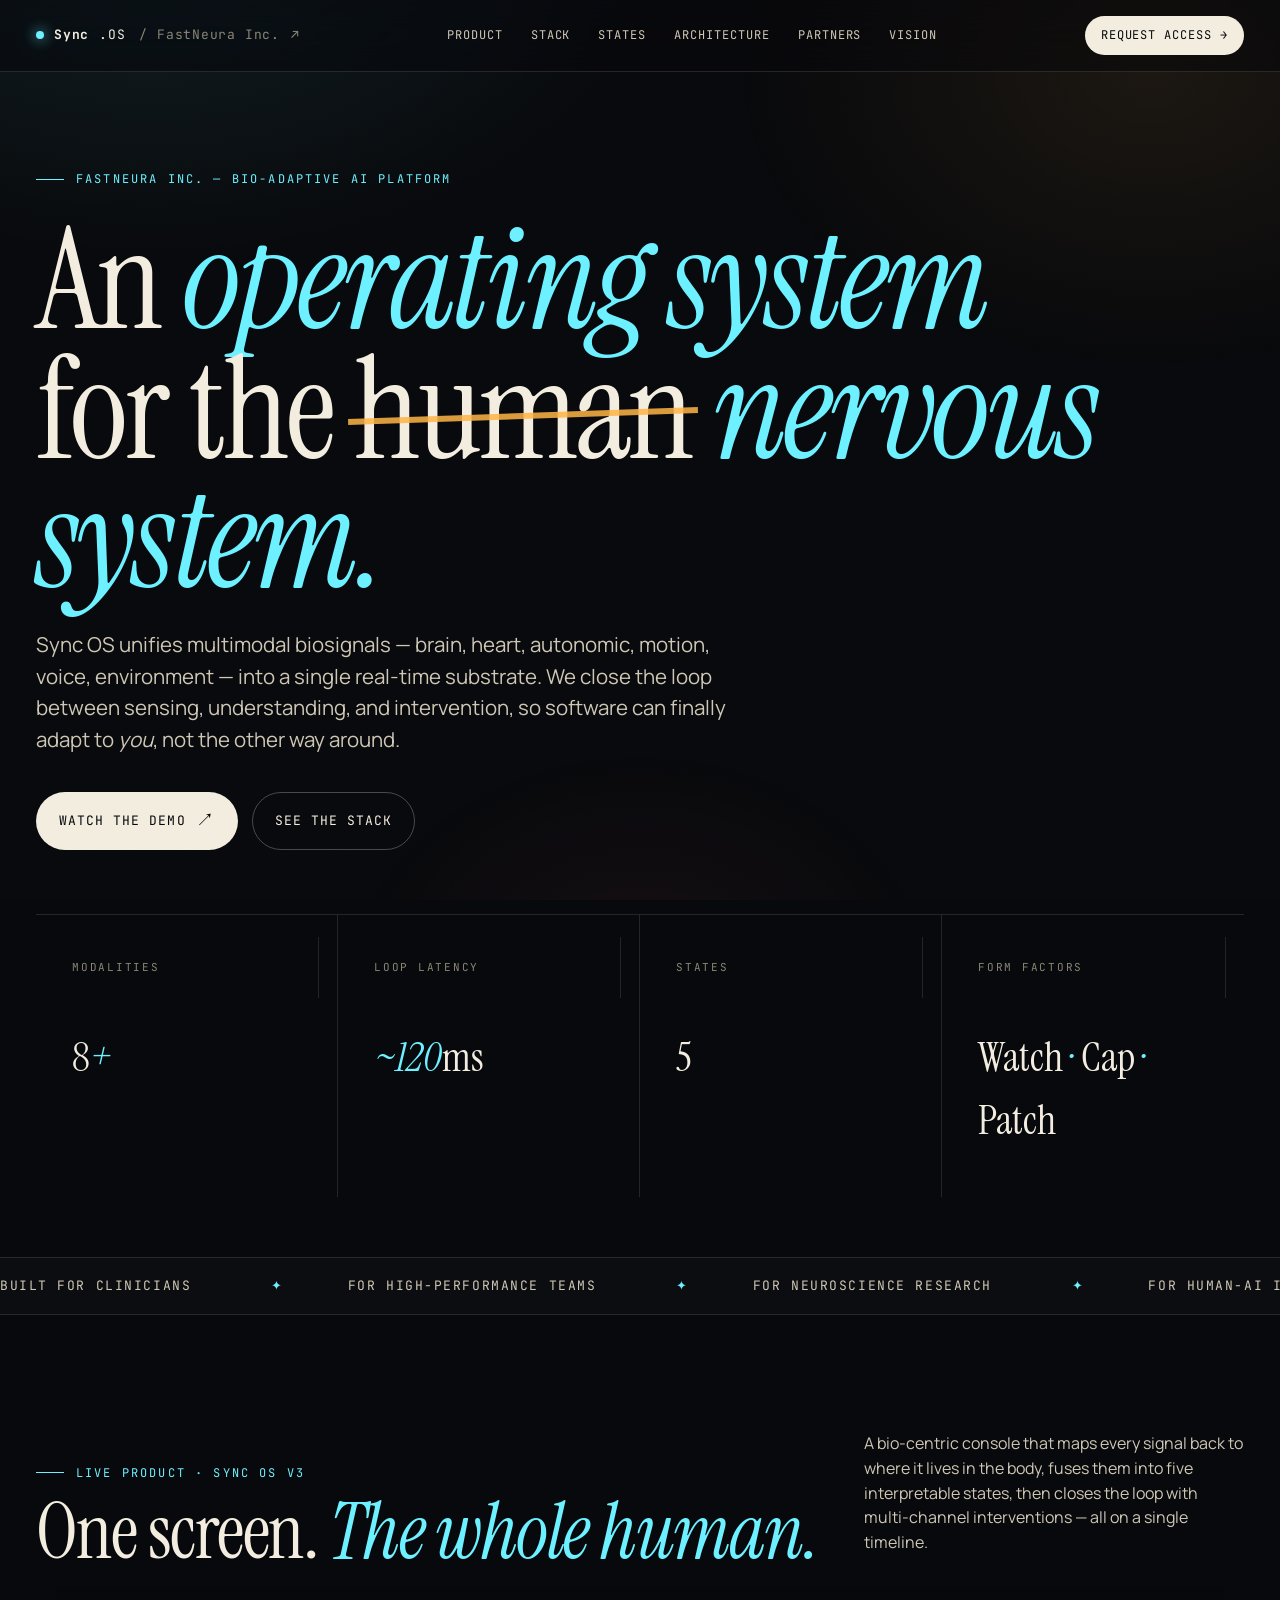
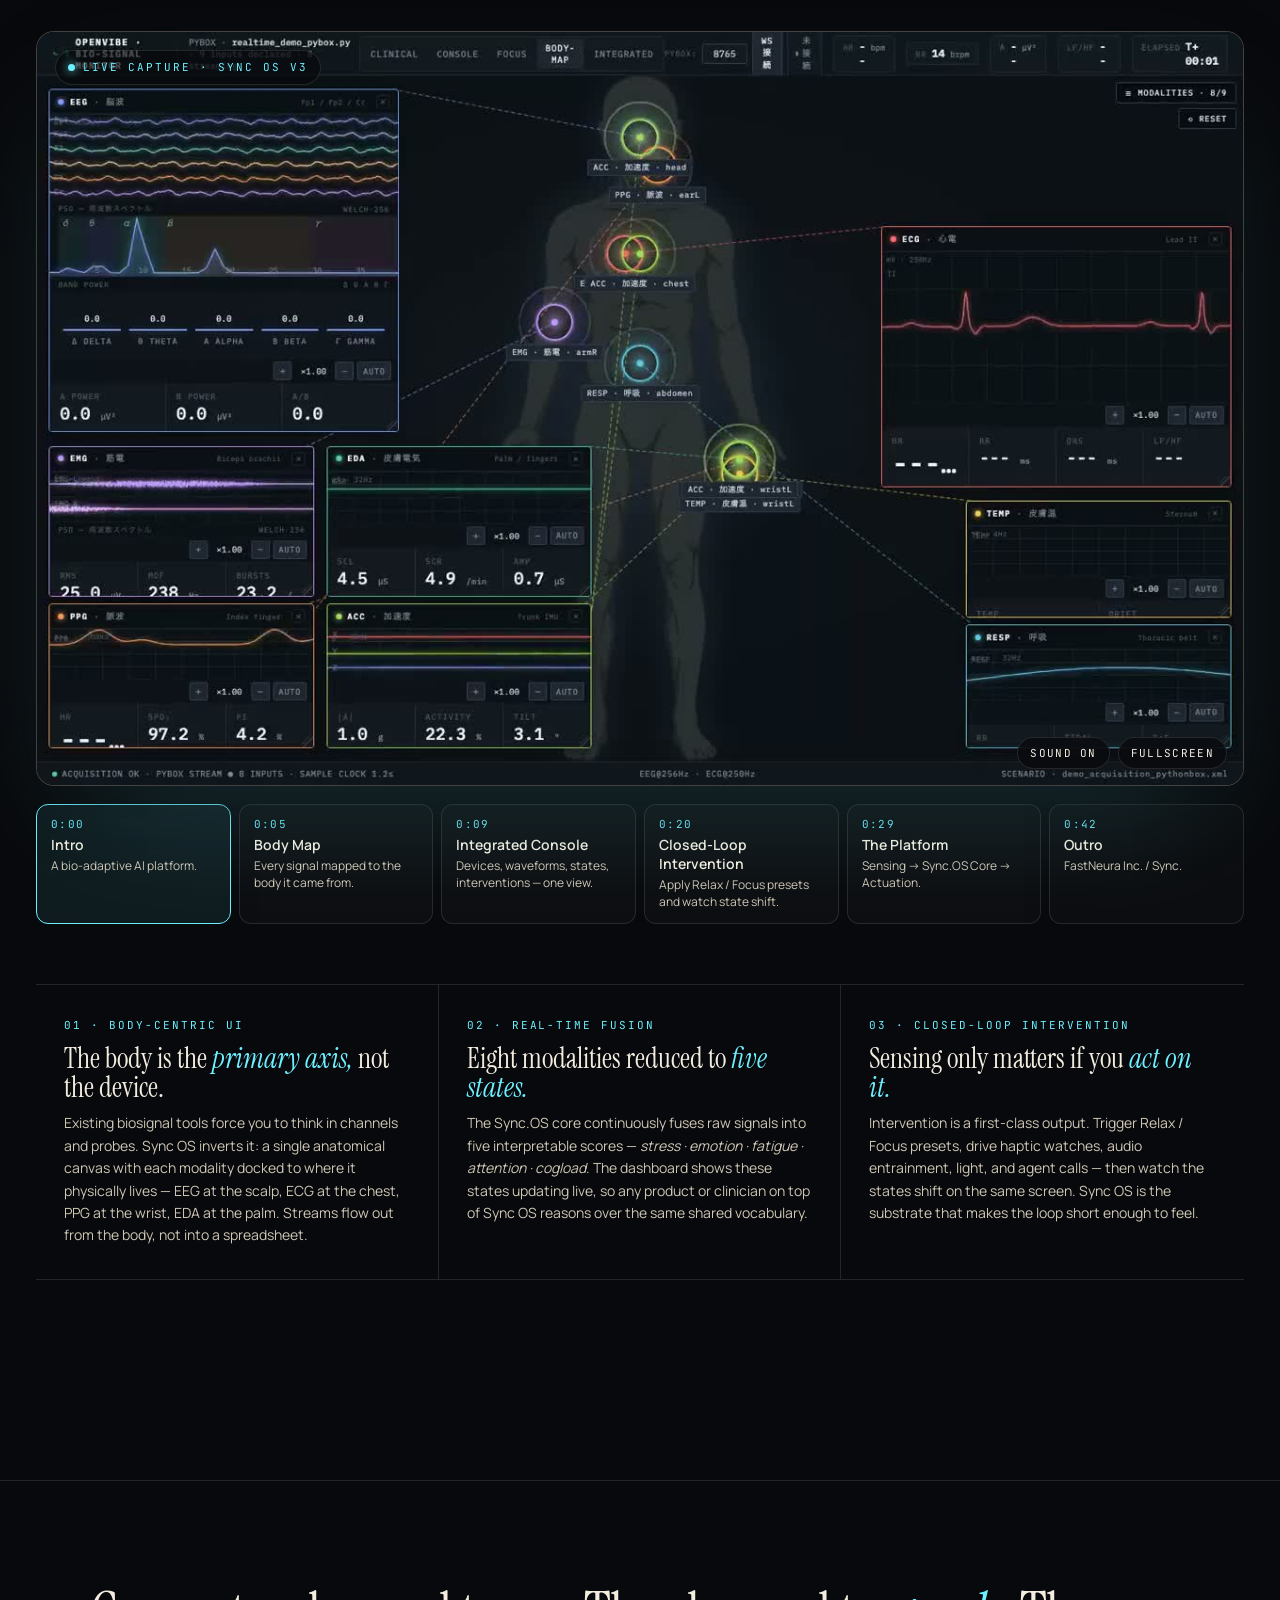
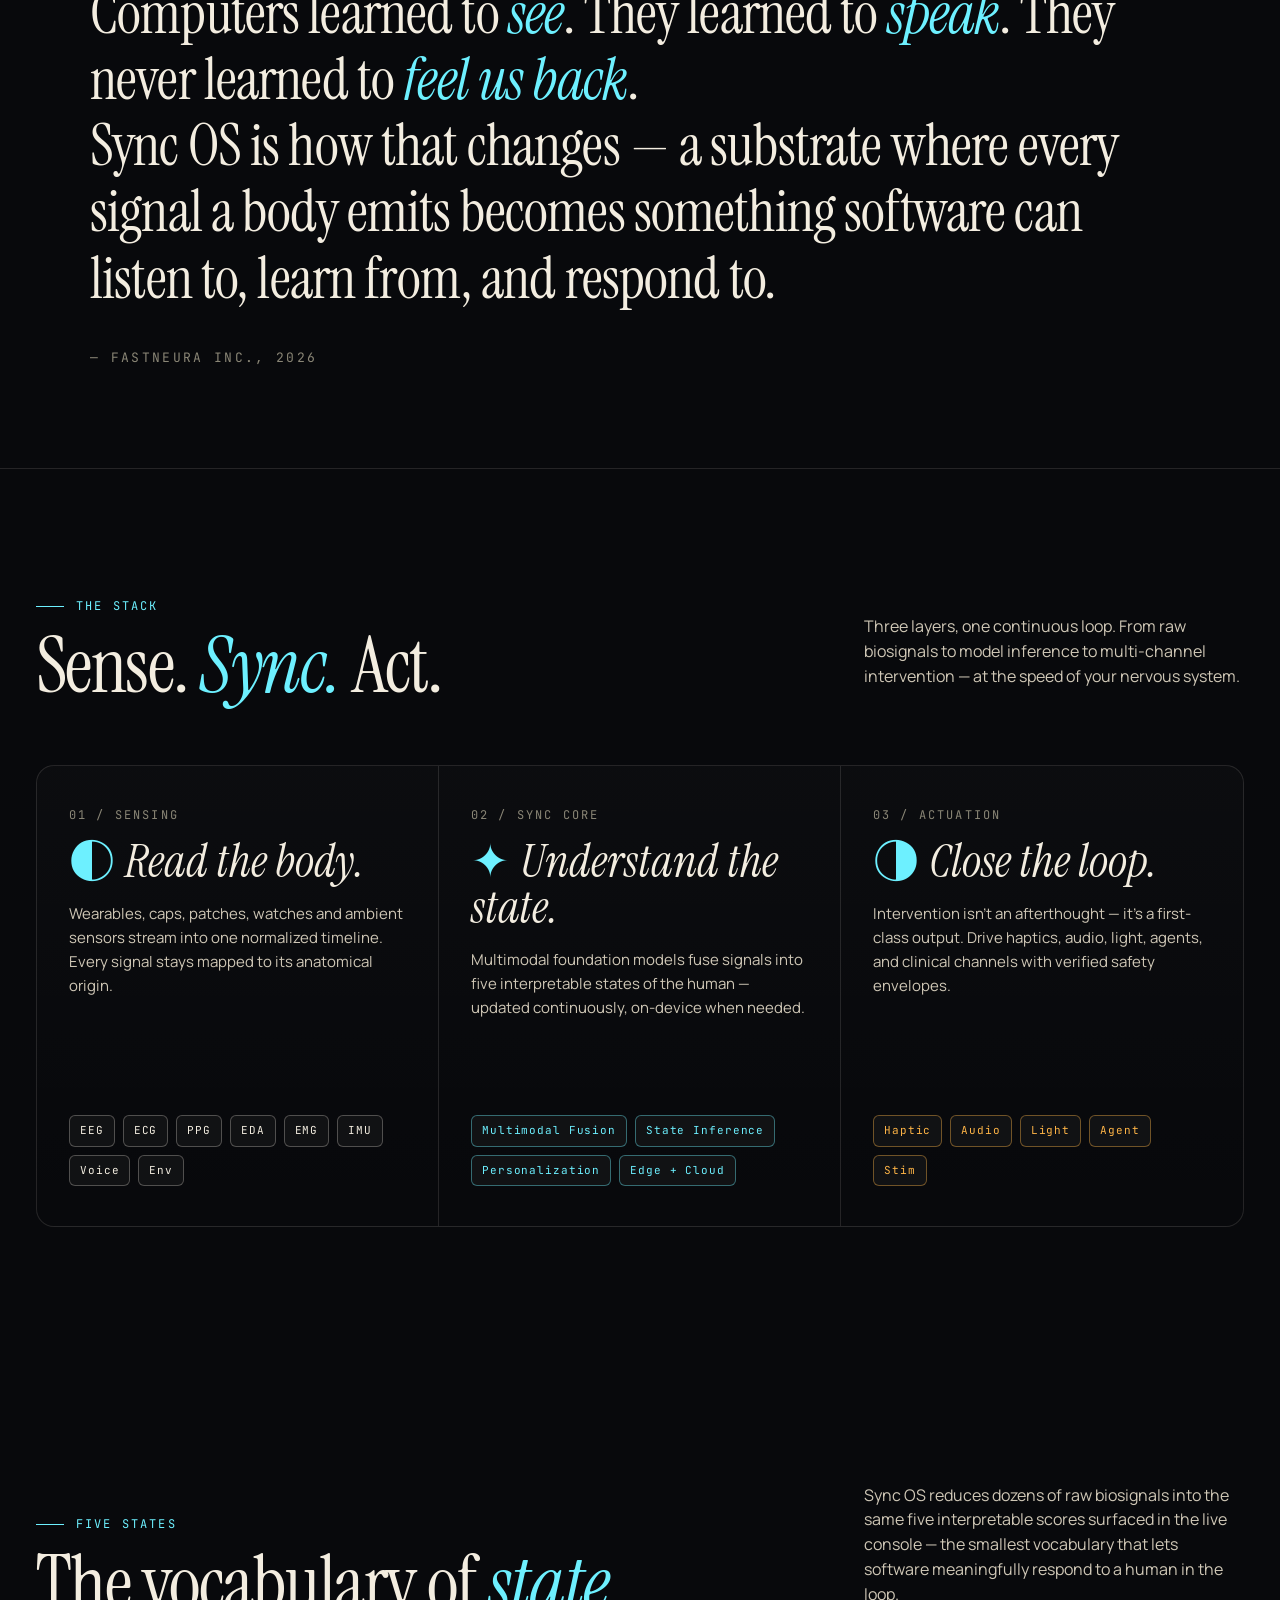
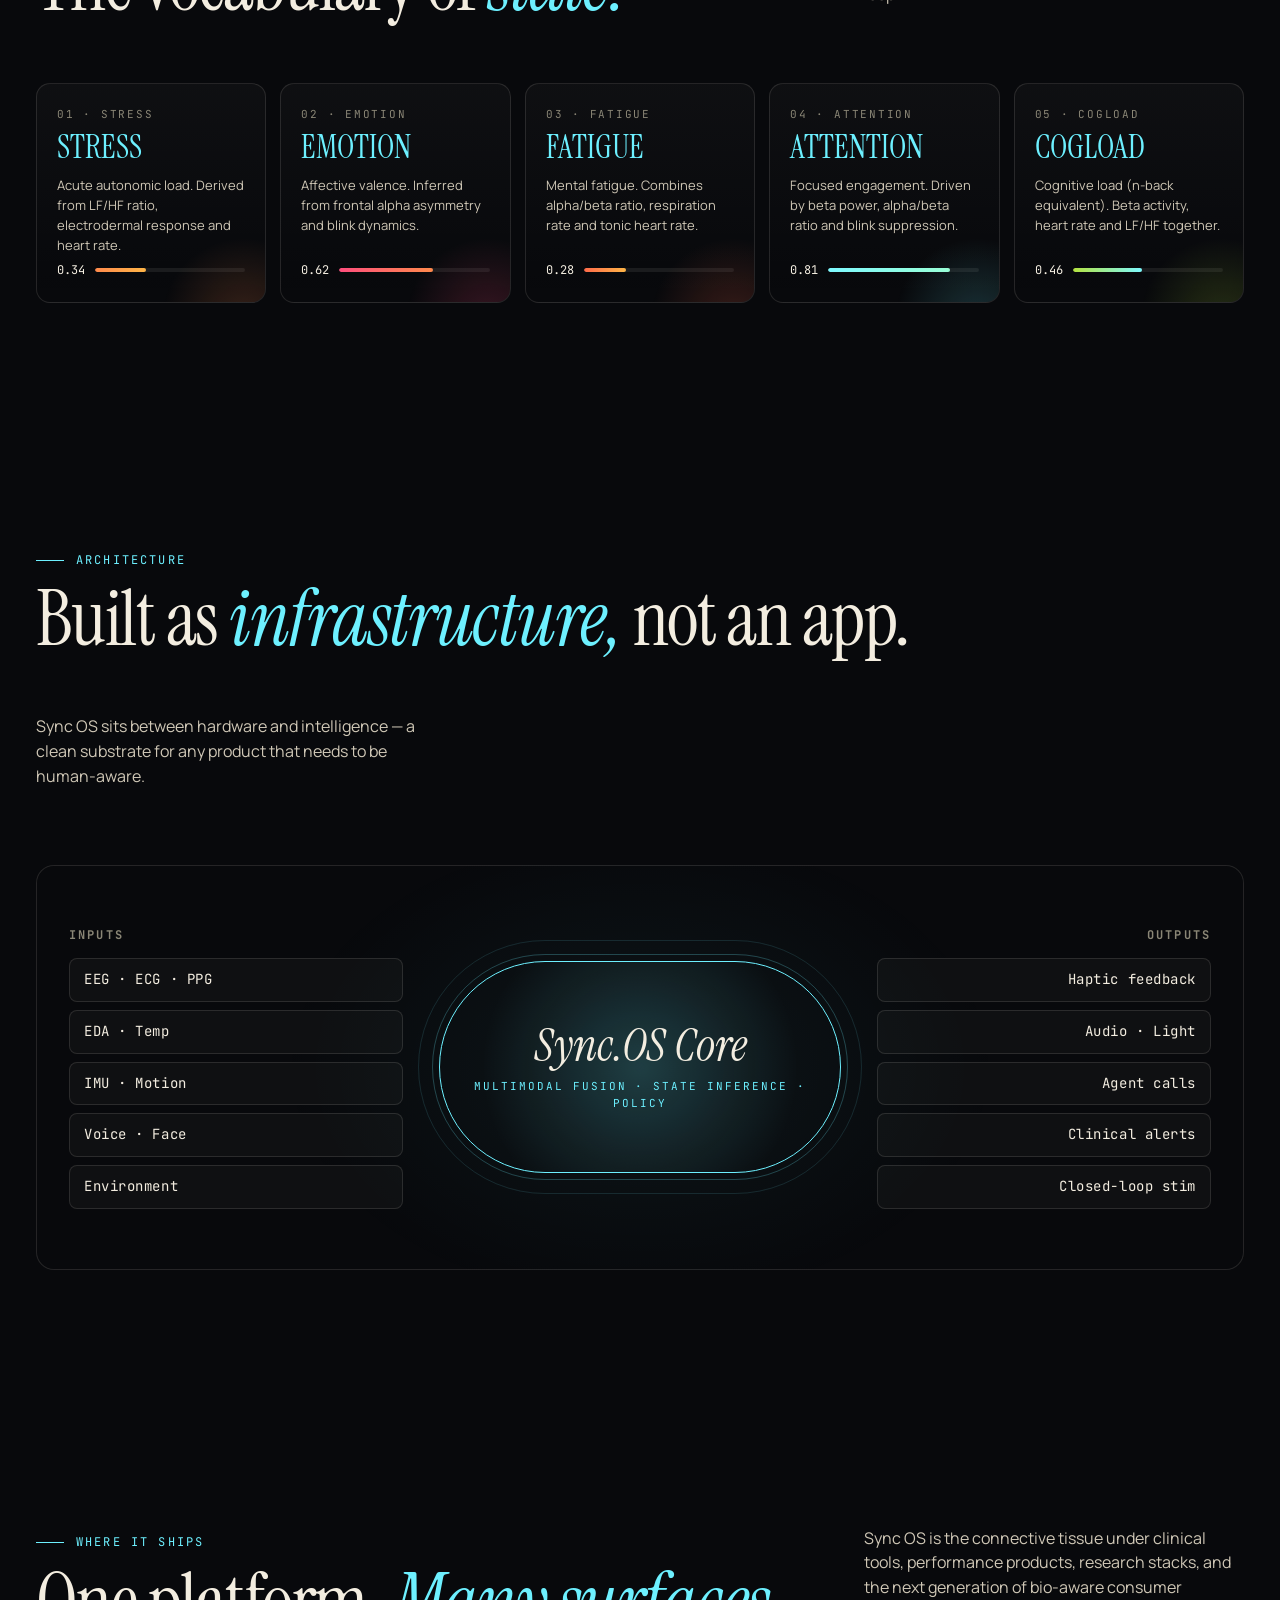
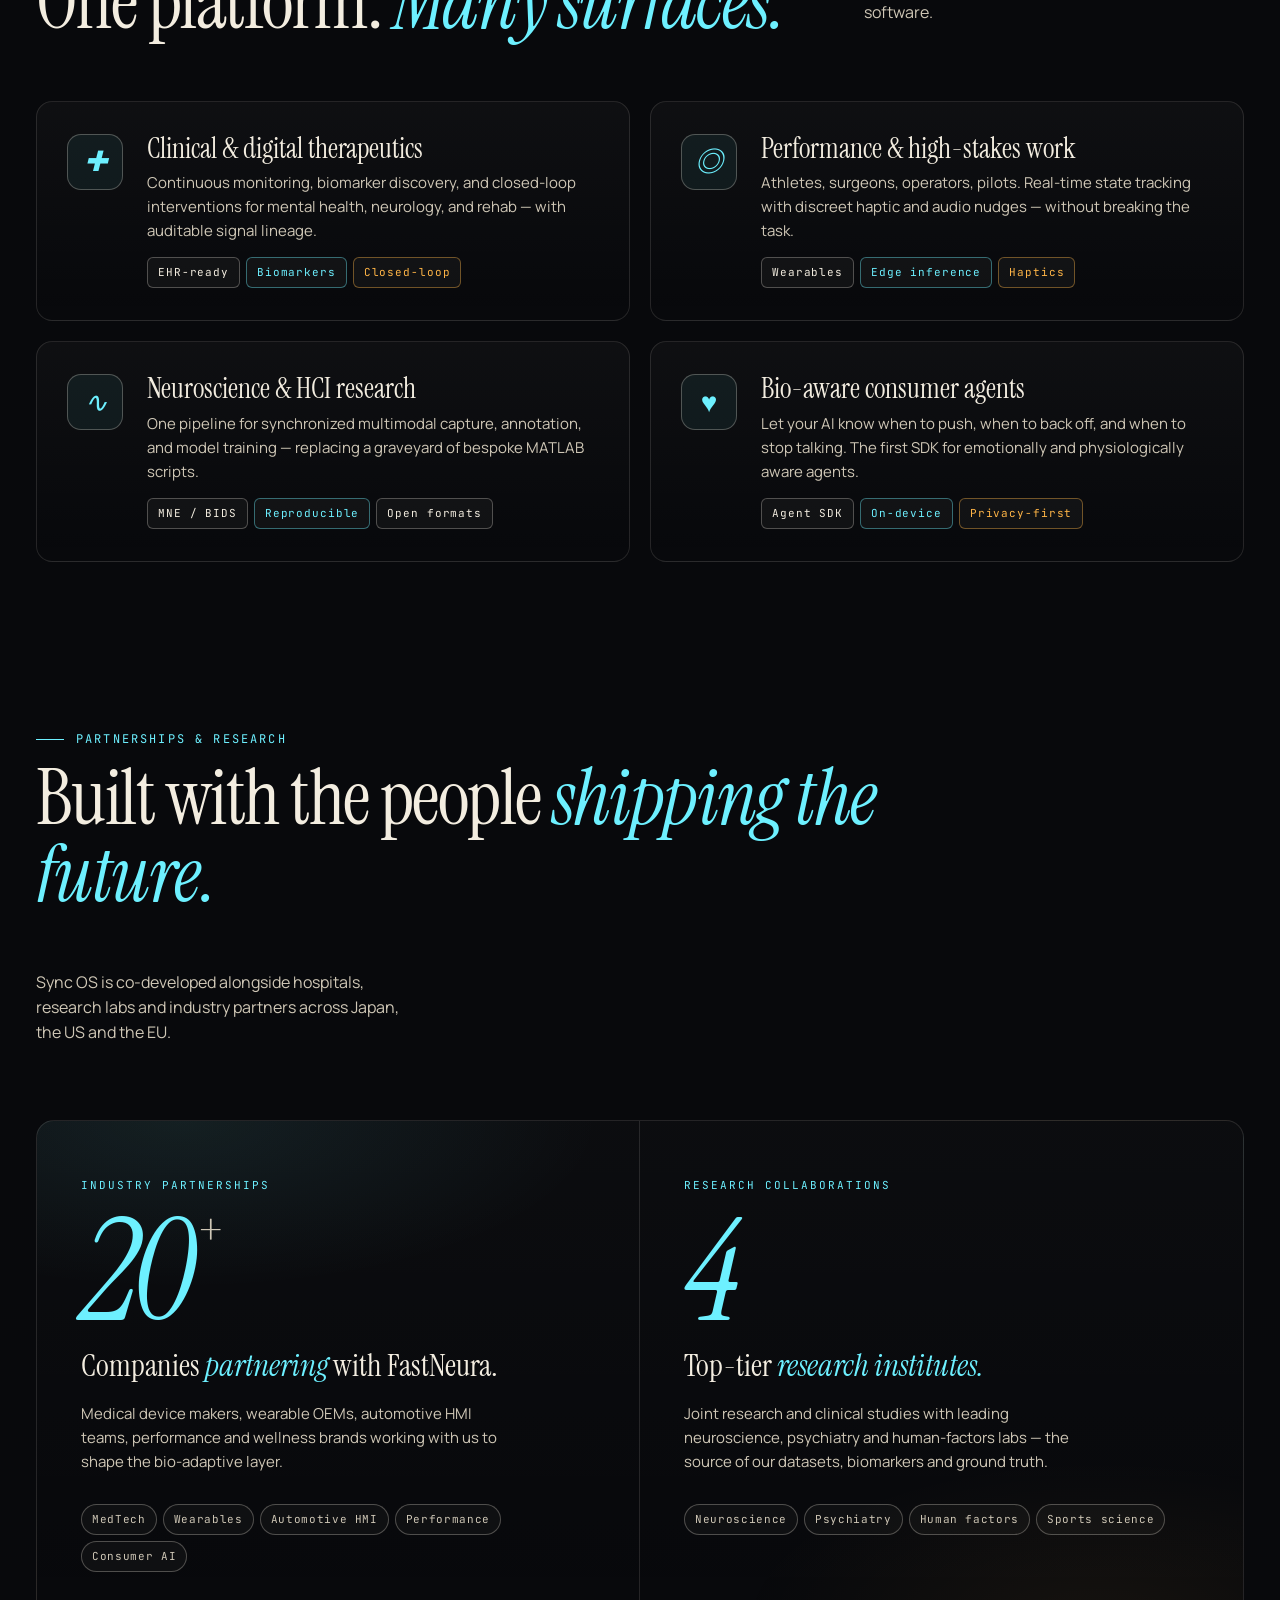
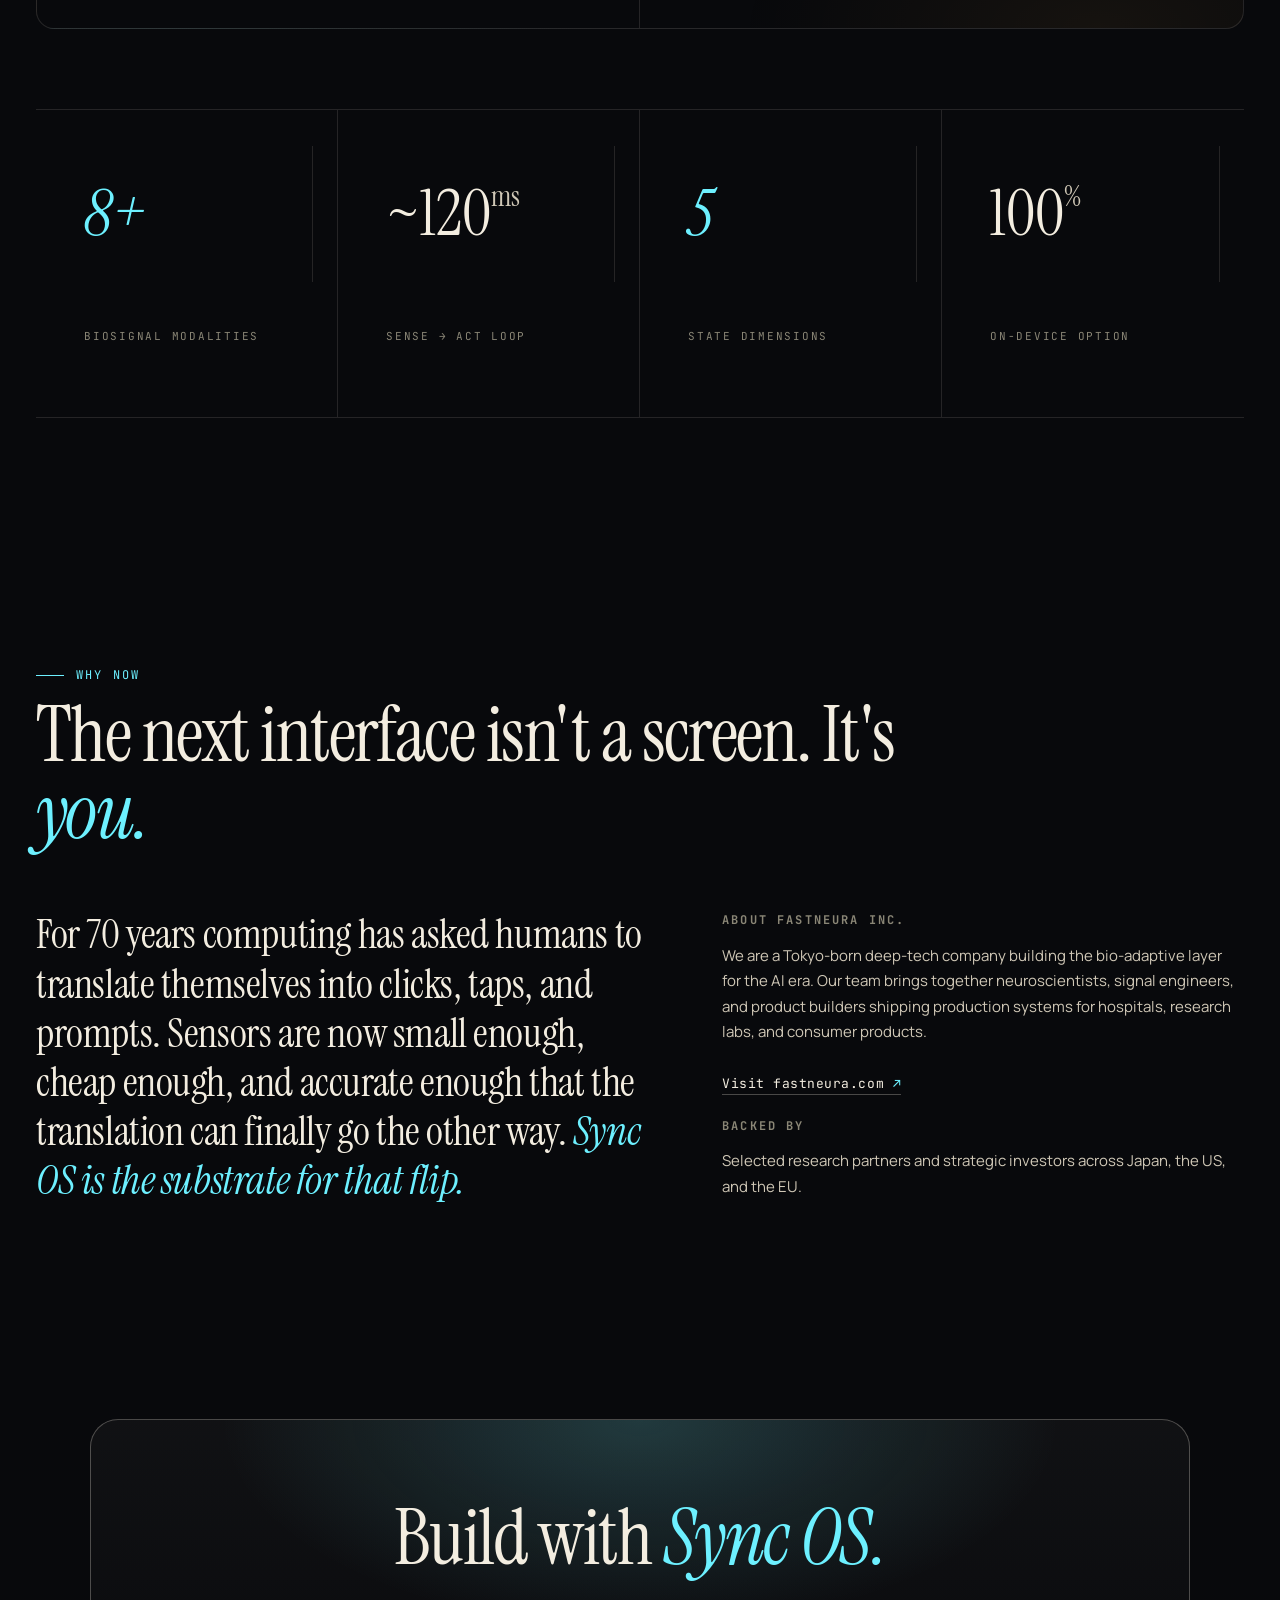
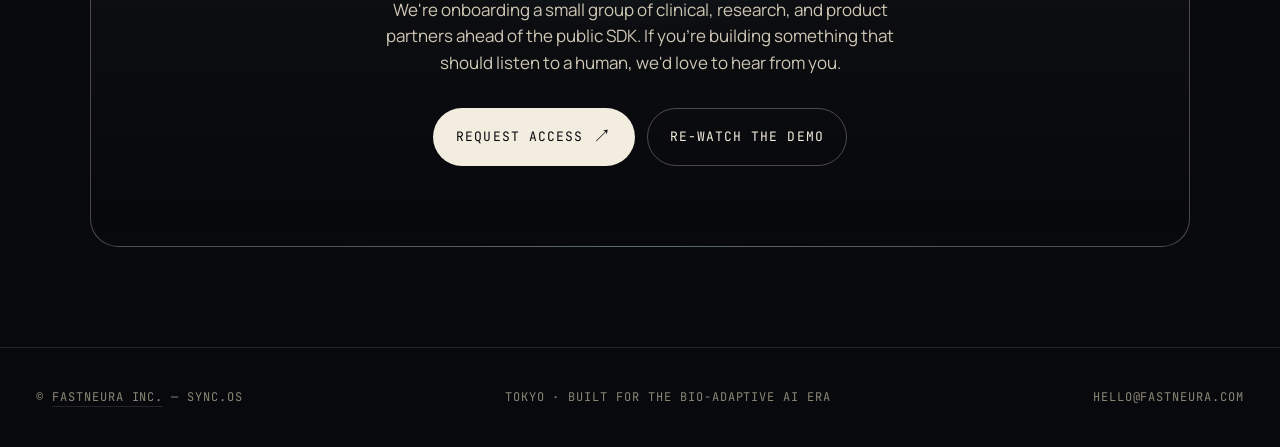
==== commit 70ec1dbd: "Synthwave drop track, soften partnership copy, link FastNeura.com" ====
--- a/index.html
+++ b/index.html
@@ -95,6 +95,15 @@
     box-shadow: 0 0 14px var(--accent);
   }
   .brand b { font-weight: 700; }
+  .brand-link {
+    color: var(--muted);
+    text-decoration: none;
+    transition: color .2s ease;
+    margin-left: 4px;
+  }
+  .brand-link:hover { color: var(--paper); }
+  .brand-link:hover .brand-arrow { color: var(--accent); }
+  .brand-arrow { color: var(--muted); transition: color .2s ease; margin-left: 2px; }
   .nav-links {
     display: flex; gap: 28px;
     font-family: var(--mono);
@@ -856,6 +865,17 @@
     margin: 0 0 12px;
   }
   .vision-side p { margin: 0 0 20px; }
+  .inline-link {
+    color: var(--paper);
+    border-bottom: 1px solid var(--line-strong);
+    padding-bottom: 2px;
+    text-decoration: none;
+    transition: color .2s ease, border-color .2s ease;
+    font-family: var(--mono);
+    font-size: 13px;
+    letter-spacing: 0.04em;
+  }
+  .inline-link:hover { color: var(--accent); border-color: var(--accent); }
   @media (max-width: 920px) { .vision { grid-template-columns: 1fr; } }
 
   /* === CTA === */
@@ -924,7 +944,10 @@
 
 <header class="nav">
   <div class="nav-inner">
-    <a class="brand" href="#top"><span class="dot"></span><b>Sync</b>.OS <span style="color:var(--muted)">/ FastNeura Inc.</span></a>
+    <span class="brand">
+      <a href="#top" style="text-decoration:none; color:inherit; display:inline-flex; align-items:center; gap:10px;"><span class="dot"></span><b>Sync</b>.OS</a>
+      <a href="https://fastneura.com/" target="_blank" rel="noopener" class="brand-link" title="Visit FastNeura Inc.">/ FastNeura Inc. <span class="brand-arrow">↗</span></a>
+    </span>
     <nav class="nav-links">
       <a href="#product">Product</a>
       <a href="#stack">Stack</a>
@@ -1316,10 +1339,10 @@
     <div class="partner-cell">
       <span class="ptag">Industry partnerships</span>
       <div class="pnum"><em>20</em><sup>+</sup></div>
-      <h3>Companies <em>integrating</em> Sync OS.</h3>
+      <h3>Companies <em>partnering</em> with FastNeura.</h3>
       <p>
         Medical device makers, wearable OEMs, automotive HMI teams, performance and
-        wellness brands building on the bio-adaptive layer.
+        wellness brands working with us to shape the bio-adaptive layer.
       </p>
       <div class="partner-pills">
         <span class="pill">MedTech</span>
@@ -1378,6 +1401,10 @@
         We are a Tokyo-born deep-tech company building the bio-adaptive layer for the AI era.
         Our team brings together neuroscientists, signal engineers, and product builders shipping
         production systems for hospitals, research labs, and consumer products.
+        <br/><br/>
+        <a href="https://fastneura.com/" target="_blank" rel="noopener" class="inline-link">
+          Visit fastneura.com <span style="color:var(--accent);">↗</span>
+        </a>
       </p>
       <h4>Backed by</h4>
       <p>Selected research partners and strategic investors across Japan, the US, and the EU.</p>
@@ -1402,9 +1429,9 @@
 
 <footer>
   <div class="foot-inner">
-    <div>© FastNeura Inc. — Sync.OS</div>
+    <div>© <a href="https://fastneura.com/" target="_blank" rel="noopener" style="color:inherit; text-decoration:none; border-bottom:1px solid var(--line); padding-bottom:1px;">FastNeura Inc.</a> — Sync.OS</div>
     <div>Tokyo · Built for the bio-adaptive AI era</div>
-    <div>hello@fastneura.com</div>
+    <div><a href="mailto:hello@fastneura.com" style="color:inherit; text-decoration:none;">hello@fastneura.com</a></div>
   </div>
 </footer>
 
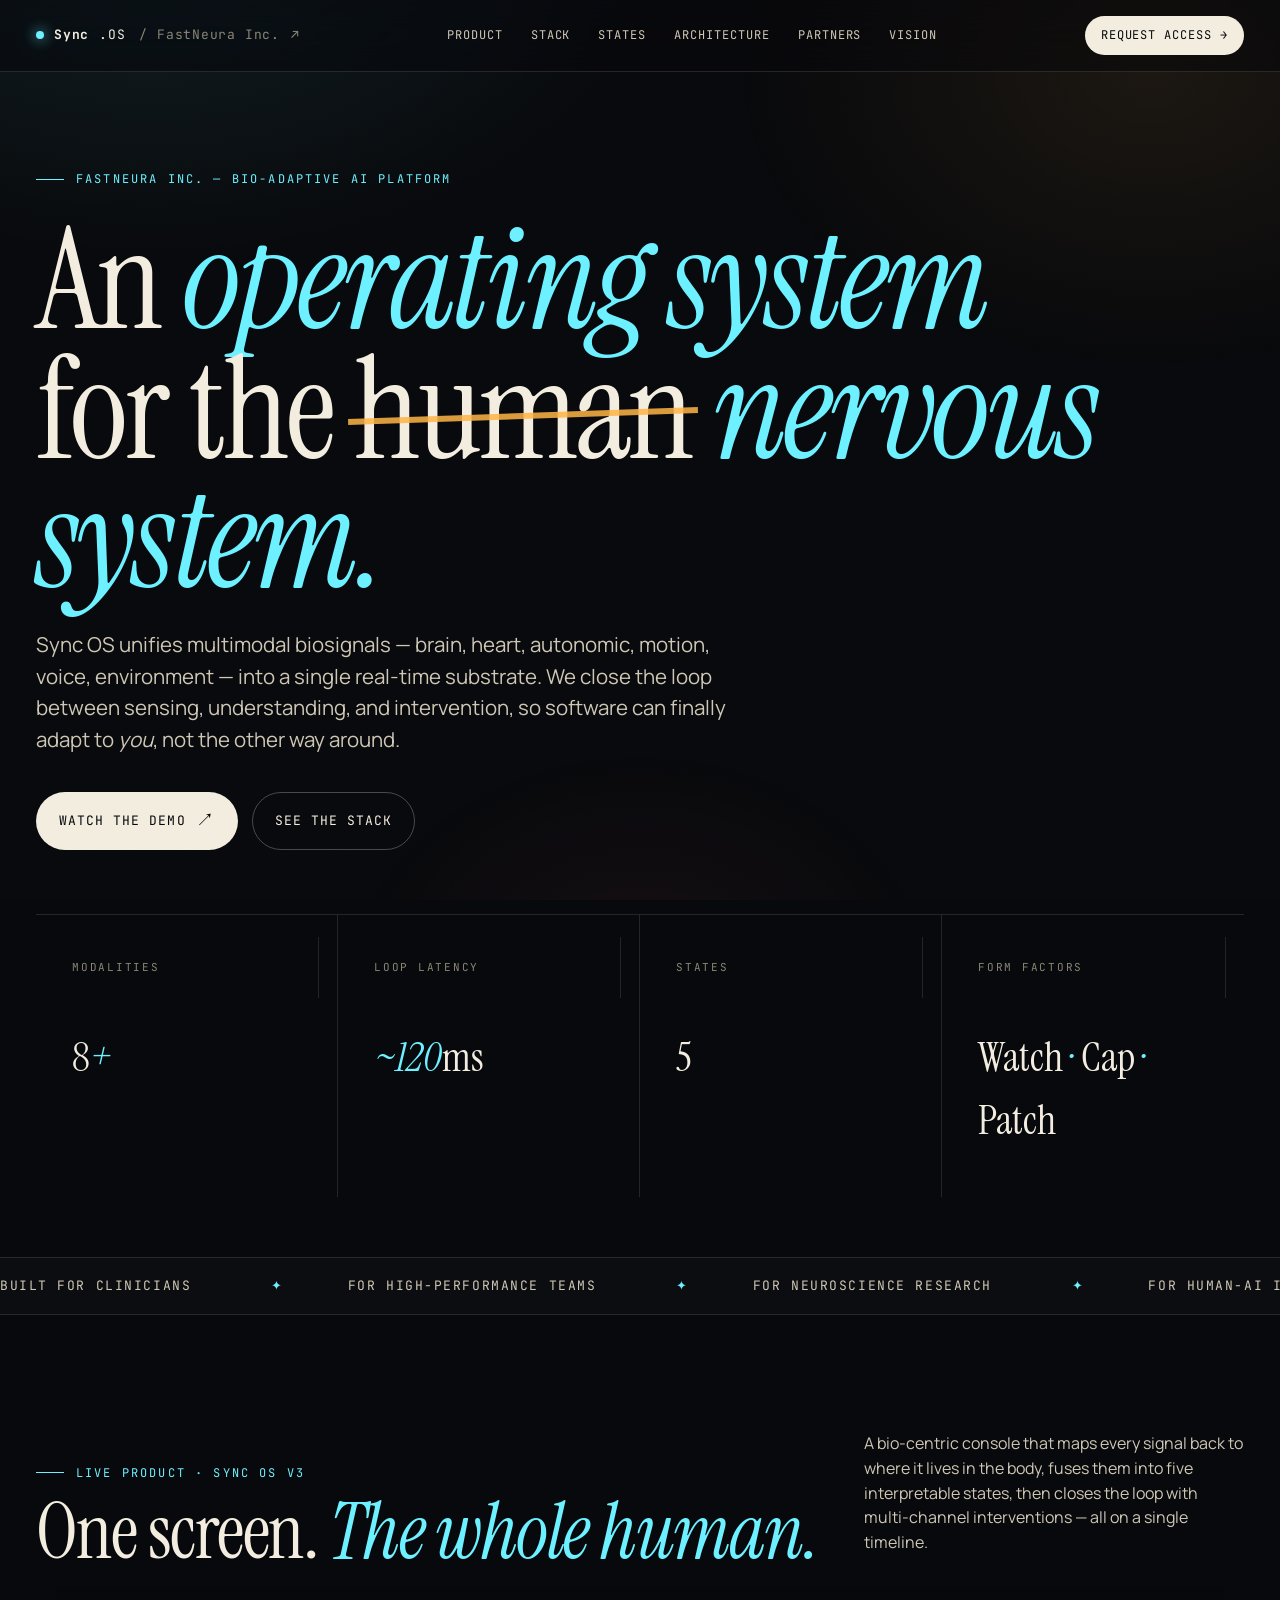
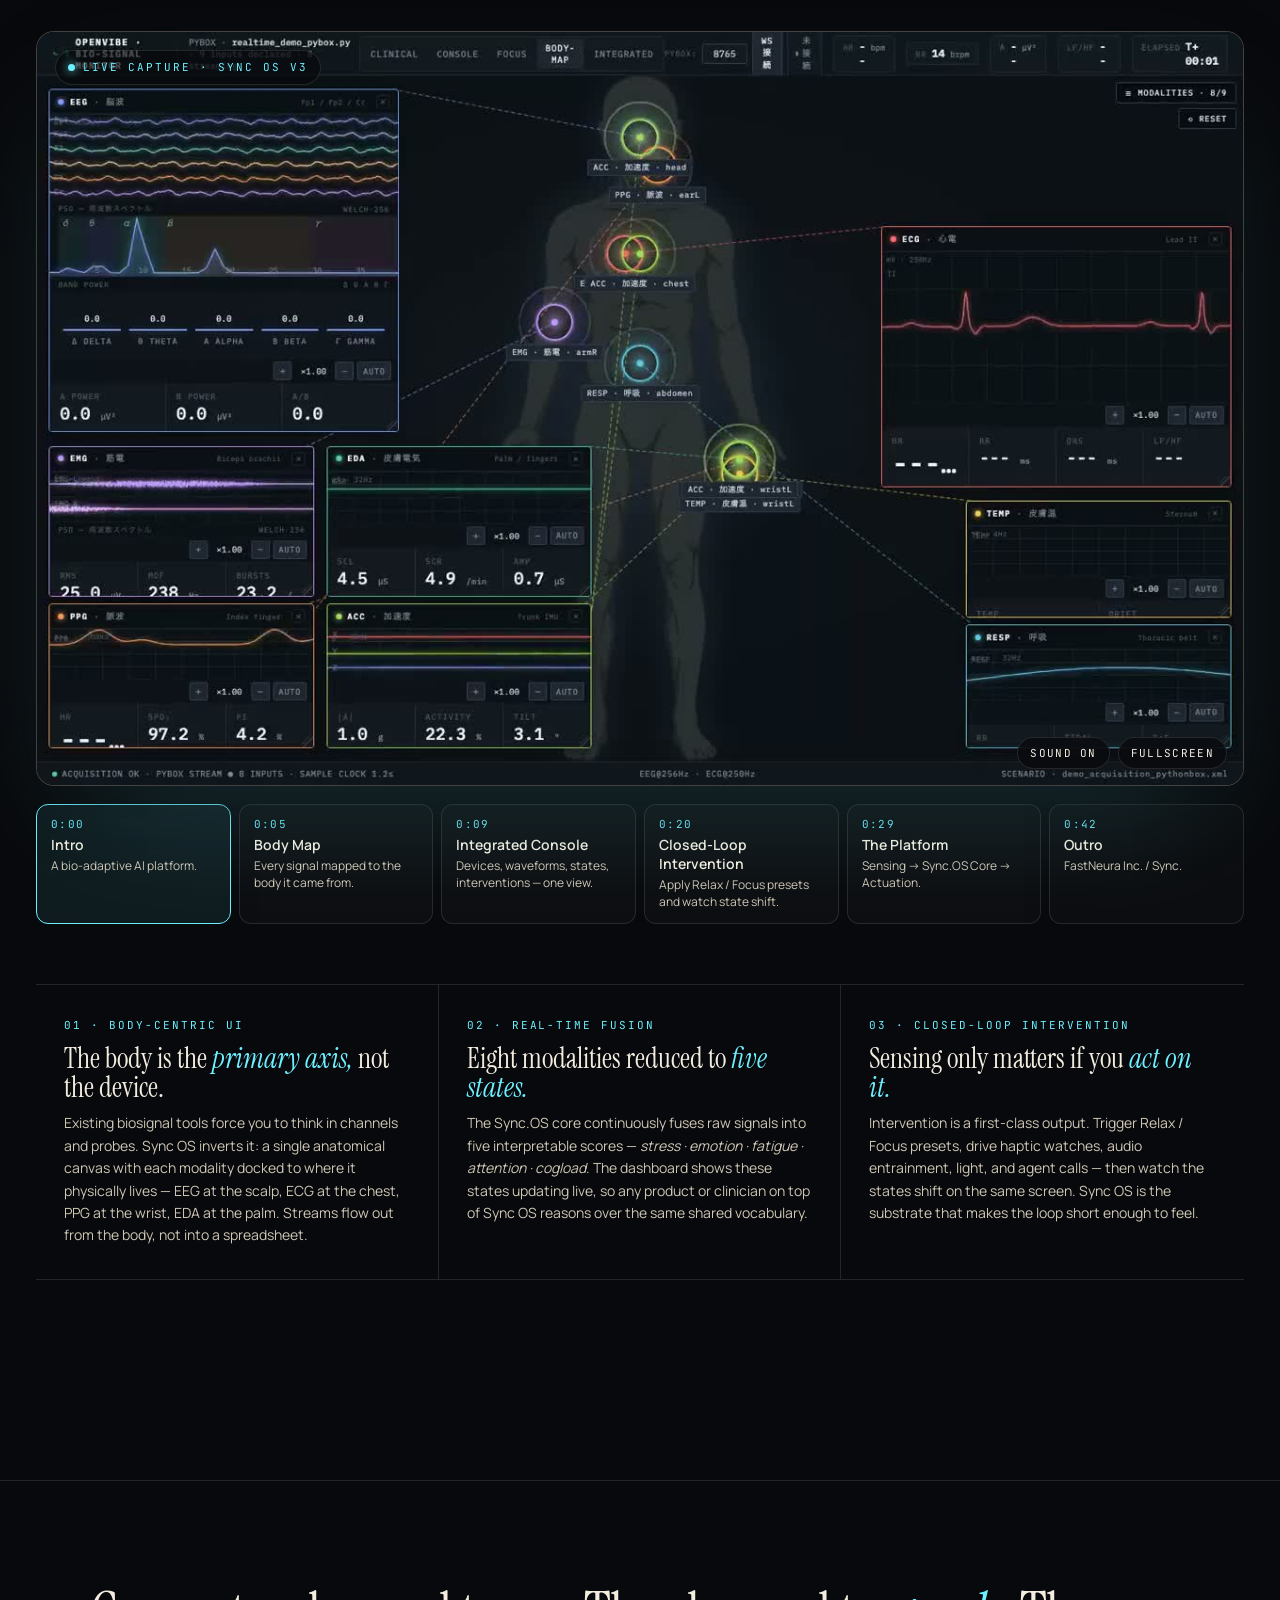
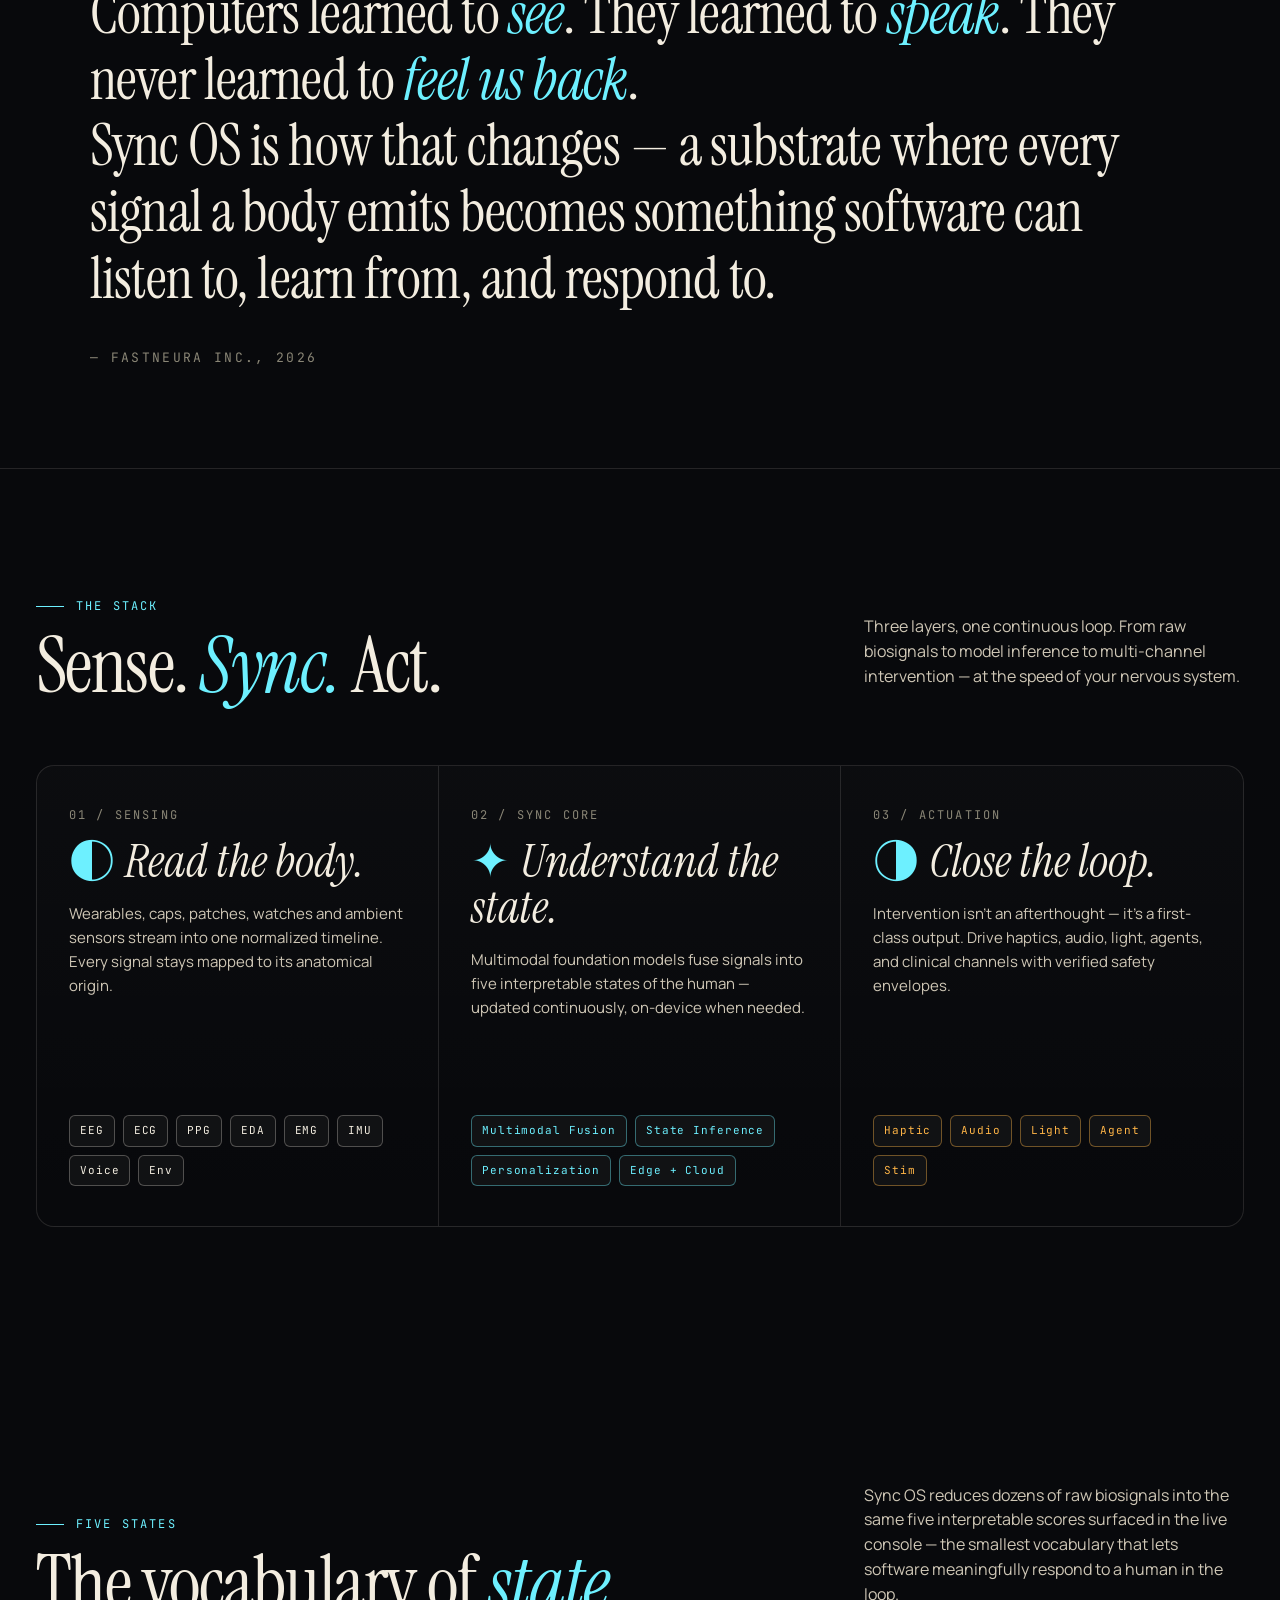
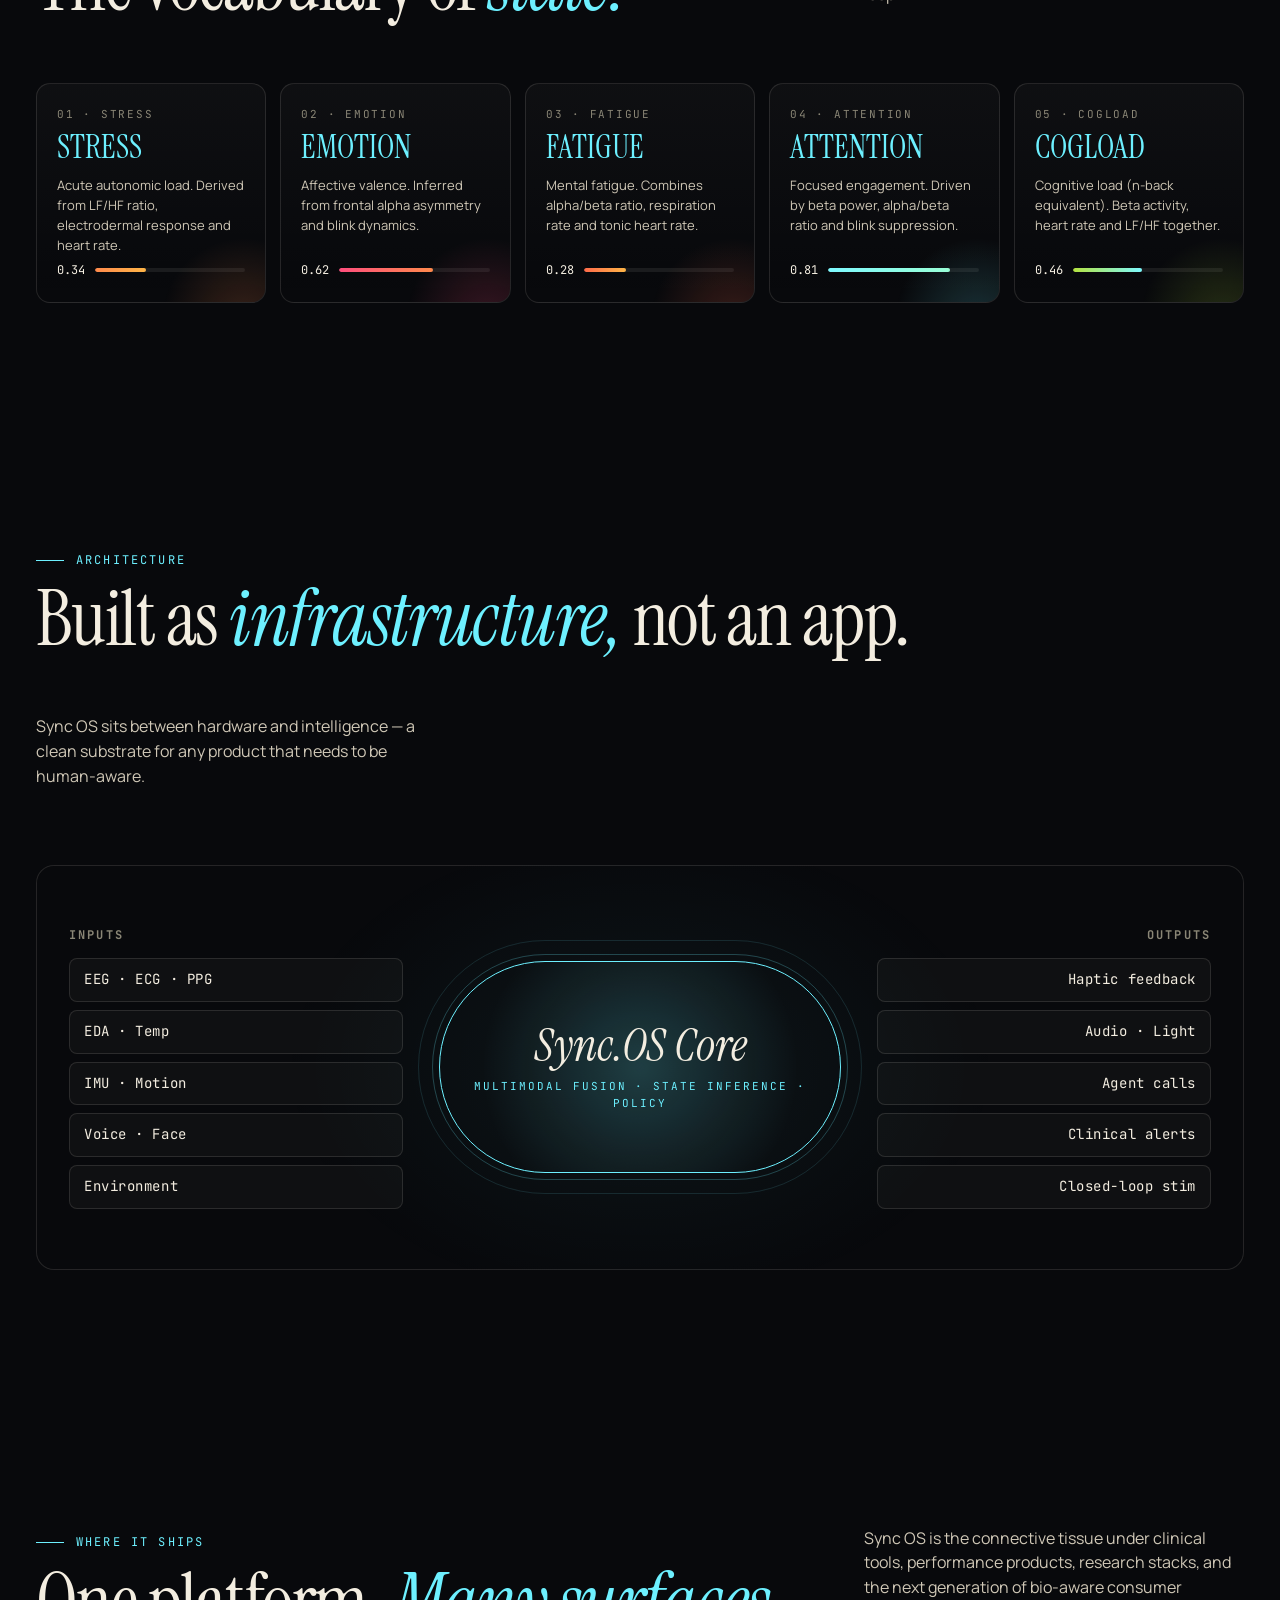
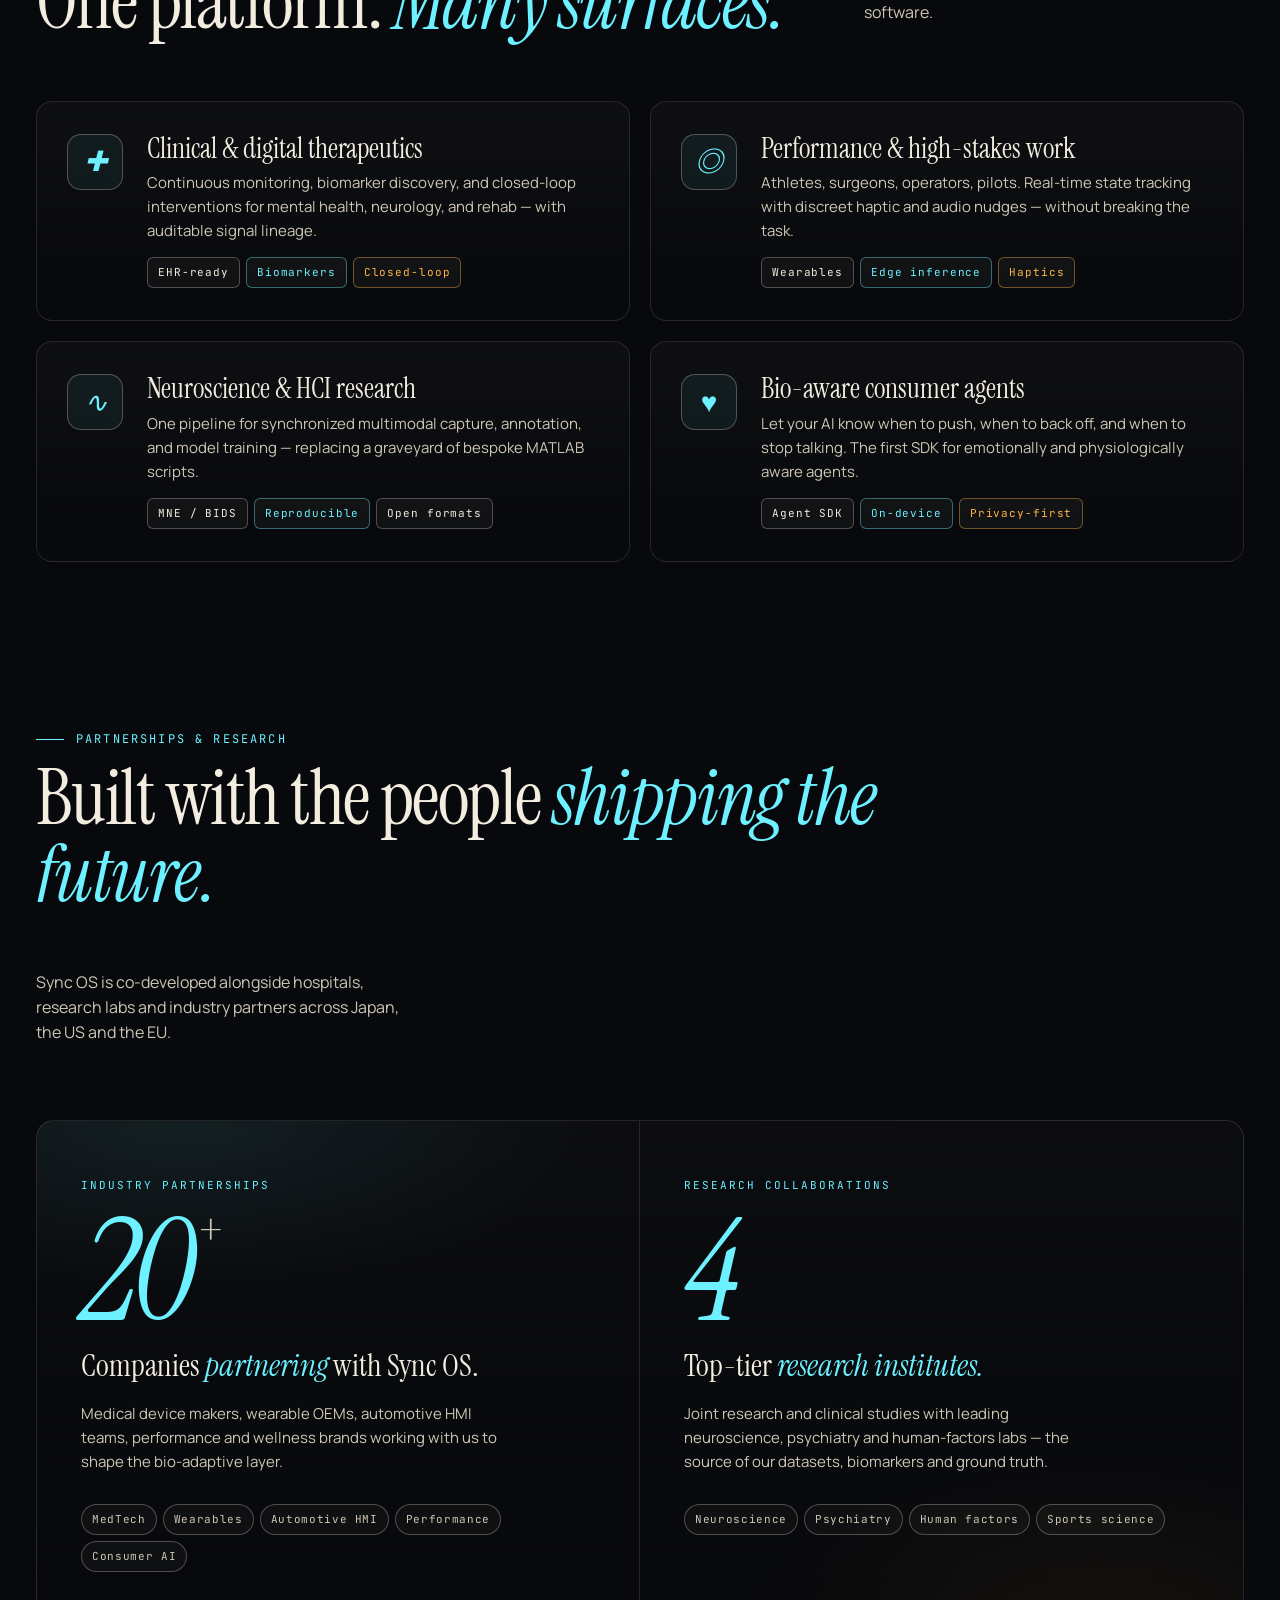
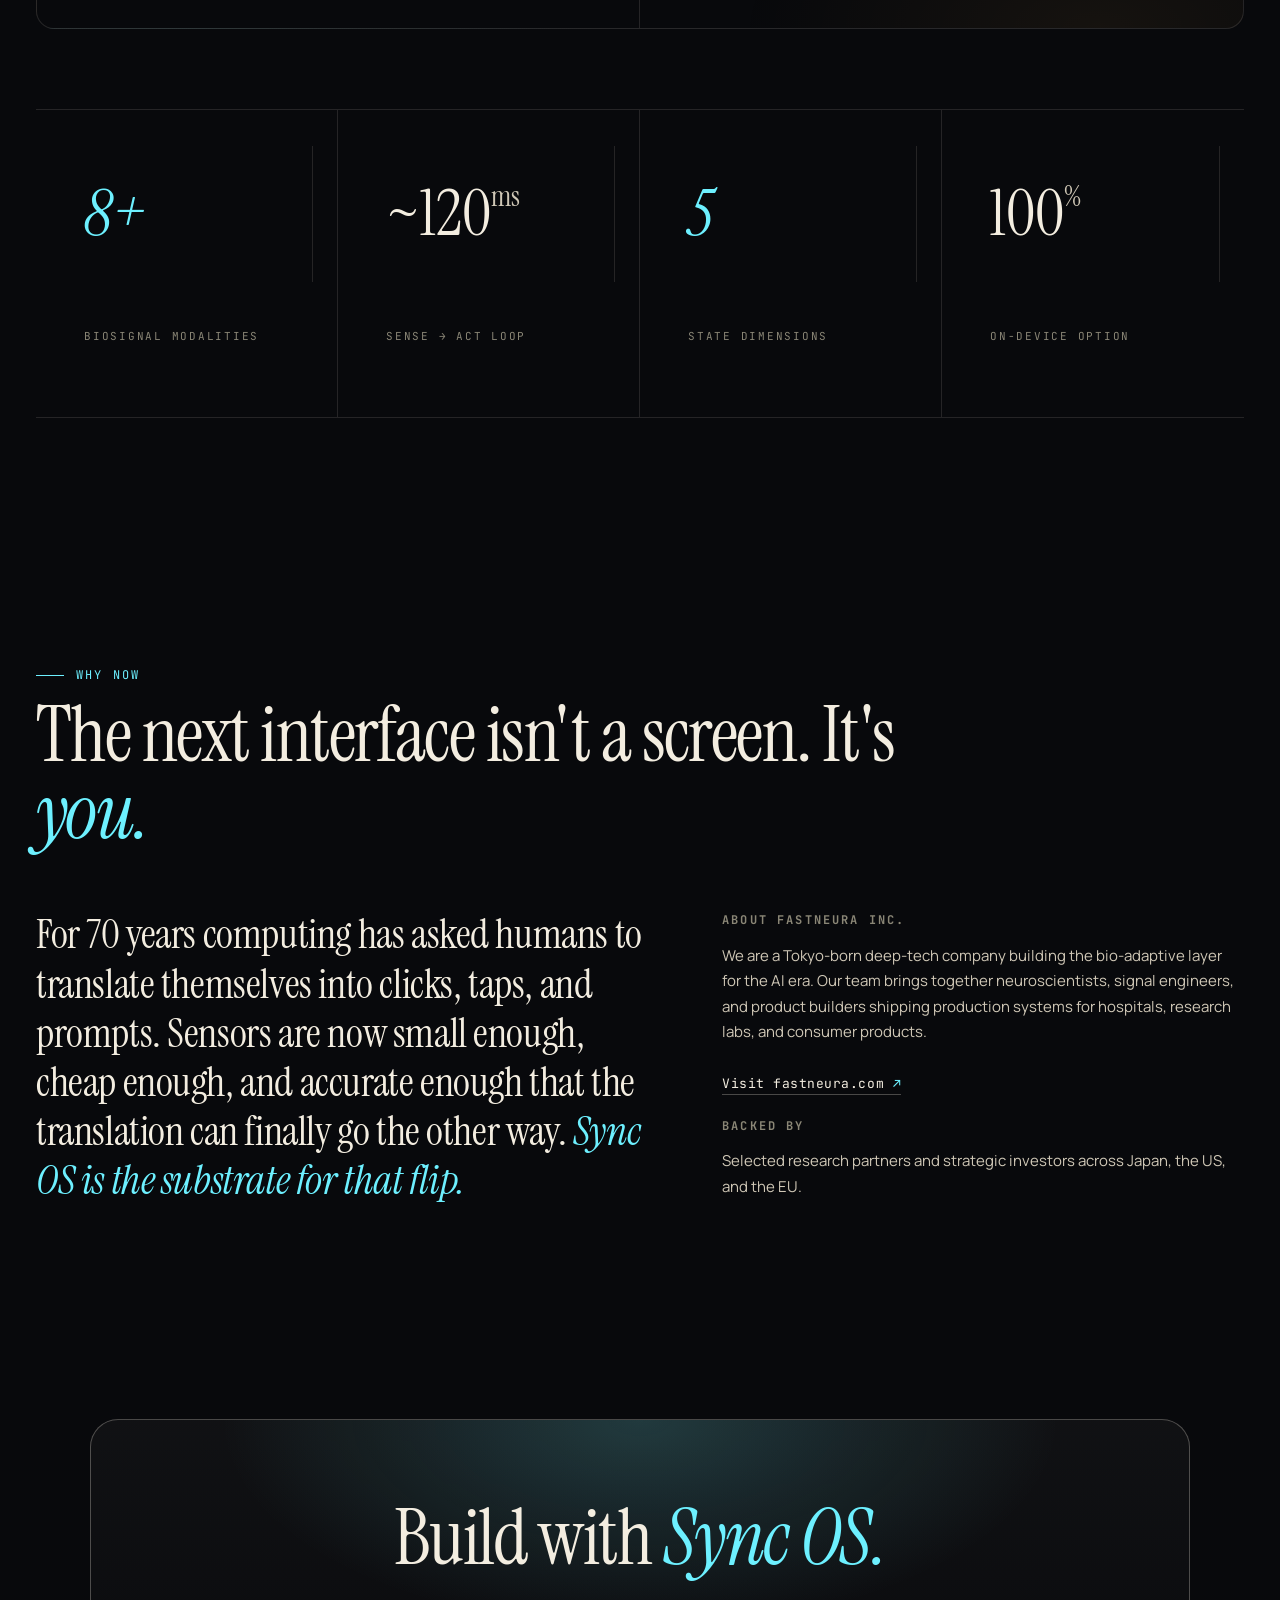
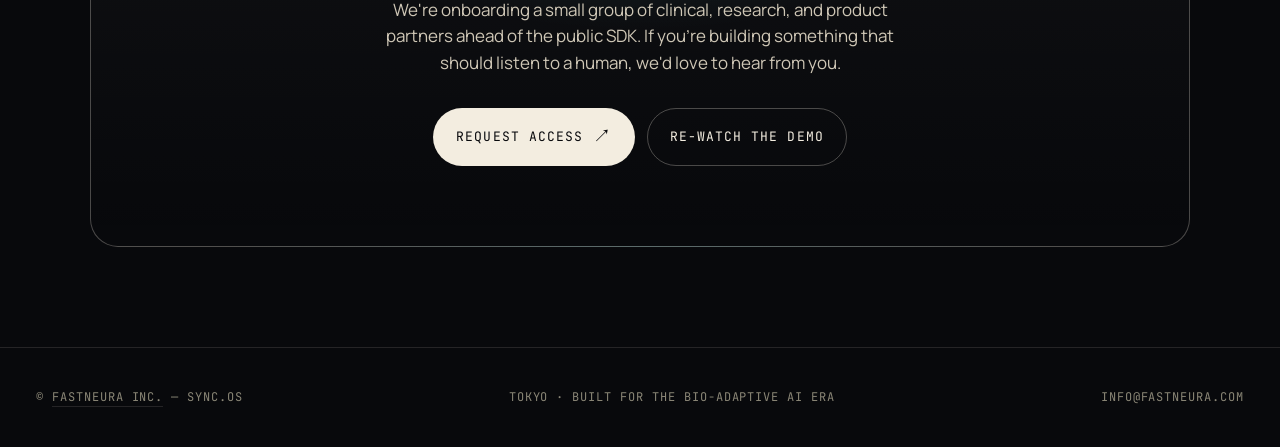
==== commit 6f16ec11: "Partnership copy: Sync OS; info@fastneura.com" ====
--- a/index.html
+++ b/index.html
@@ -1339,7 +1339,7 @@
     <div class="partner-cell">
       <span class="ptag">Industry partnerships</span>
       <div class="pnum"><em>20</em><sup>+</sup></div>
-      <h3>Companies <em>partnering</em> with FastNeura.</h3>
+      <h3>Companies <em>partnering</em> with Sync OS.</h3>
       <p>
         Medical device makers, wearable OEMs, automotive HMI teams, performance and
         wellness brands working with us to shape the bio-adaptive layer.
@@ -1420,7 +1420,7 @@
     If you're building something that should listen to a human, we'd love to hear from you.
   </p>
   <div class="cta-actions">
-    <a class="btn btn-primary" href="mailto:hello@fastneura.com?subject=Sync%20OS%20%E2%80%94%20Partner%20inquiry">Request access <span class="arrow">↗</span></a>
+    <a class="btn btn-primary" href="mailto:info@fastneura.com?subject=Sync%20OS%20%E2%80%94%20Partner%20inquiry">Request access <span class="arrow">↗</span></a>
     <a class="btn btn-ghost" href="#demo">Re-watch the demo</a>
   </div>
 </section>
@@ -1431,7 +1431,7 @@
   <div class="foot-inner">
     <div>© <a href="https://fastneura.com/" target="_blank" rel="noopener" style="color:inherit; text-decoration:none; border-bottom:1px solid var(--line); padding-bottom:1px;">FastNeura Inc.</a> — Sync.OS</div>
     <div>Tokyo · Built for the bio-adaptive AI era</div>
-    <div><a href="mailto:hello@fastneura.com" style="color:inherit; text-decoration:none;">hello@fastneura.com</a></div>
+    <div><a href="mailto:info@fastneura.com" style="color:inherit; text-decoration:none;">info@fastneura.com</a></div>
   </div>
 </footer>
 
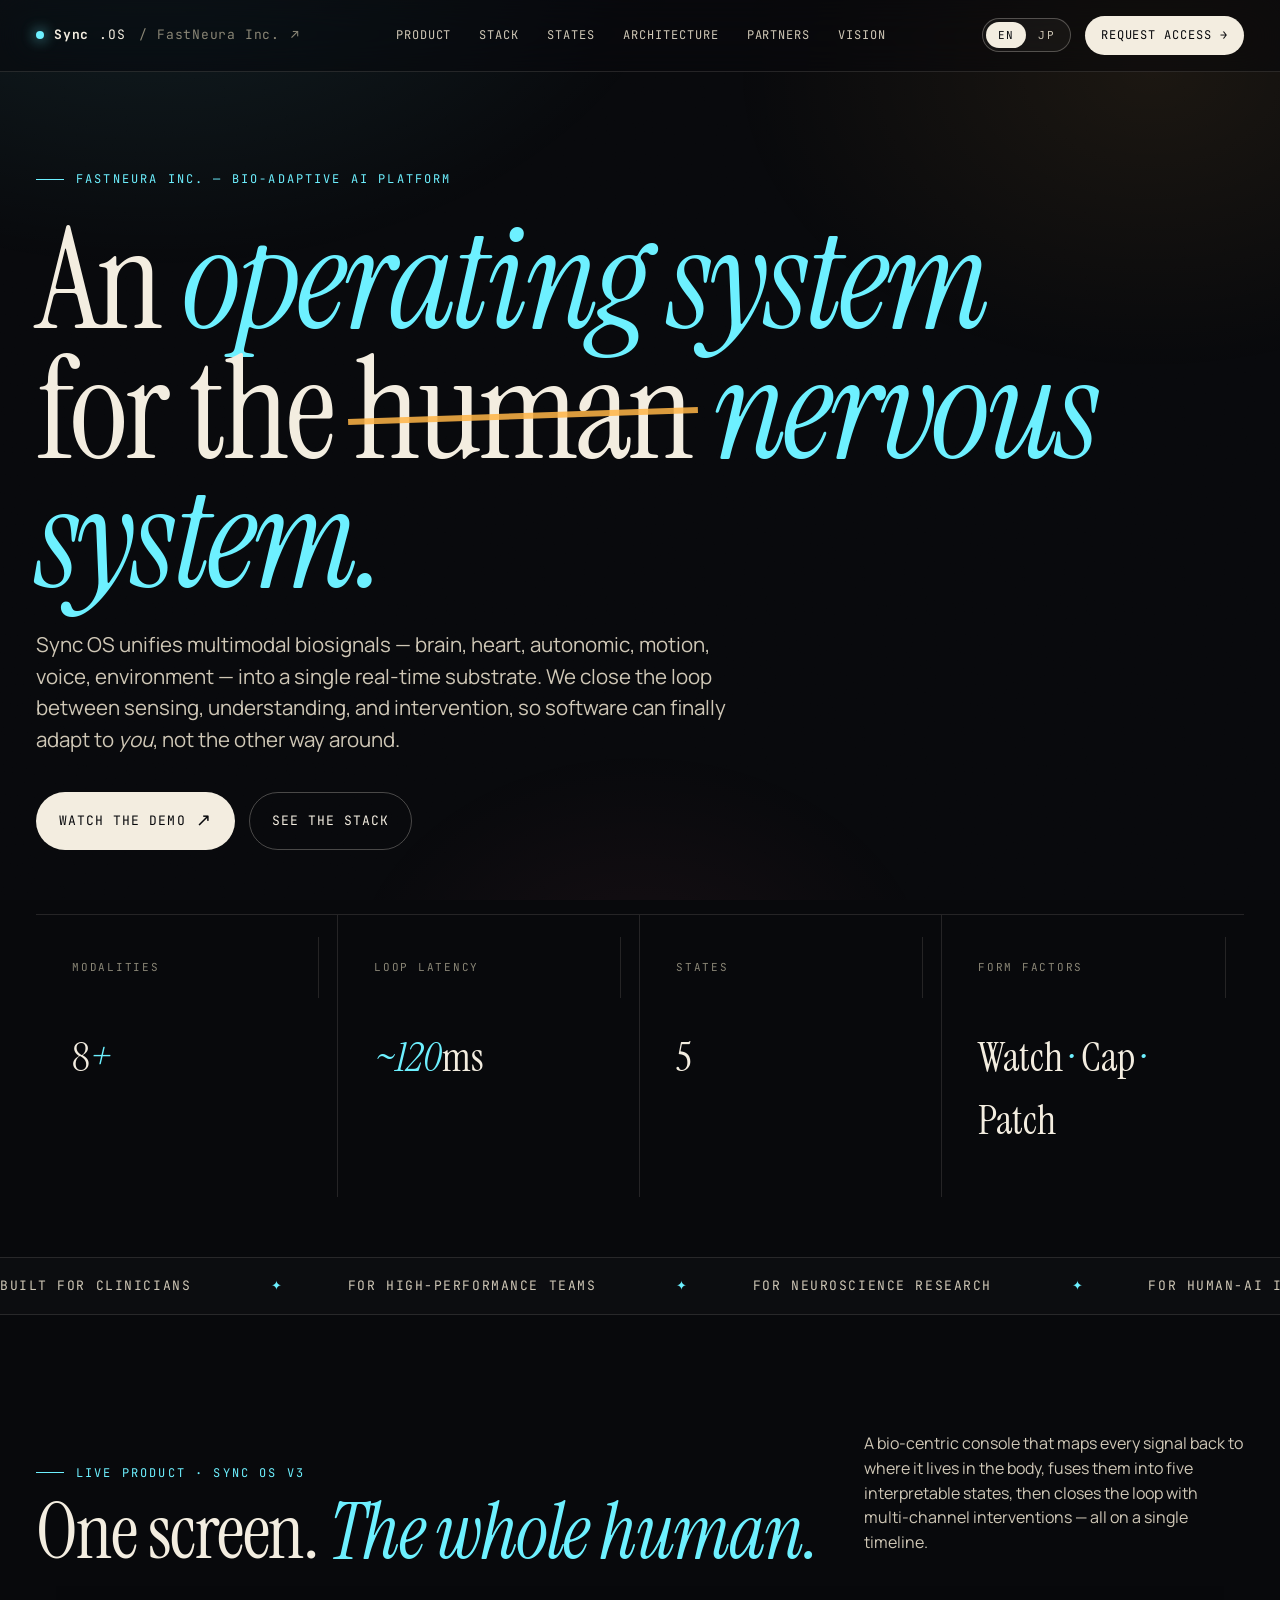
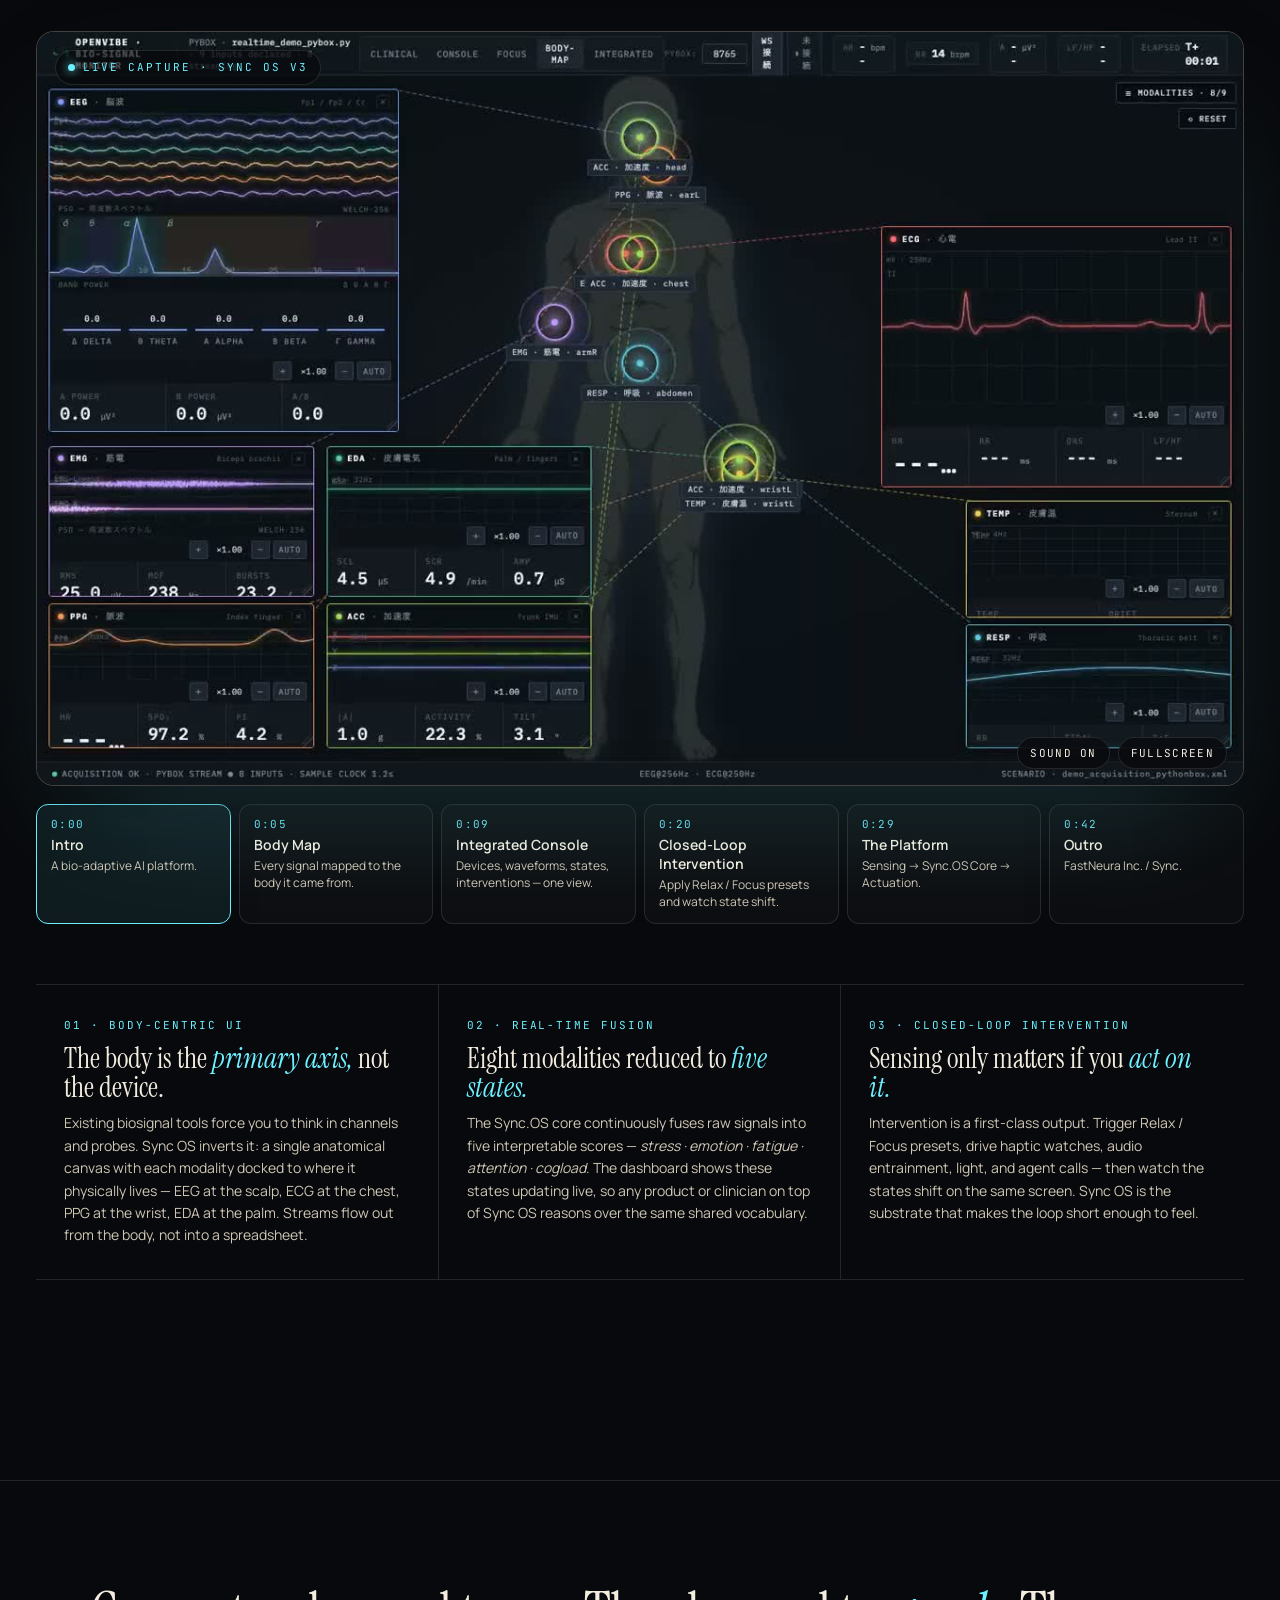
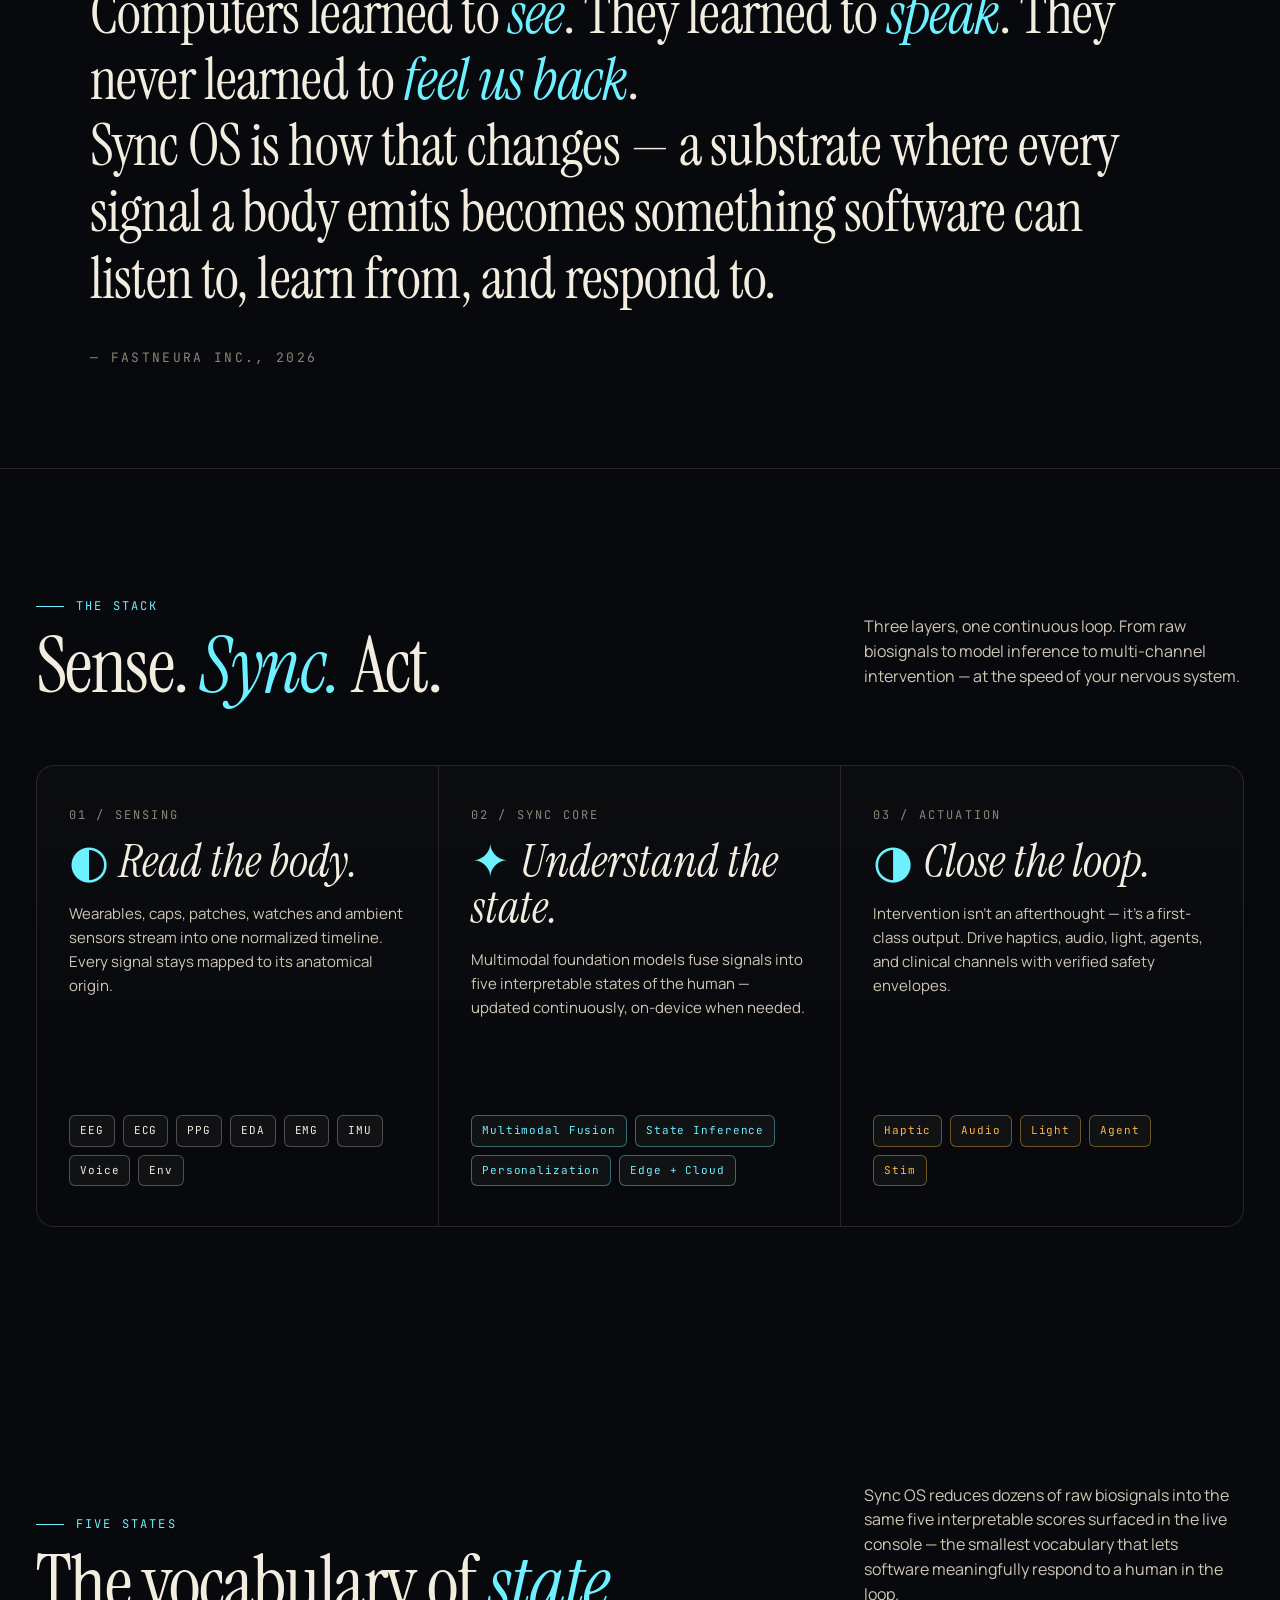
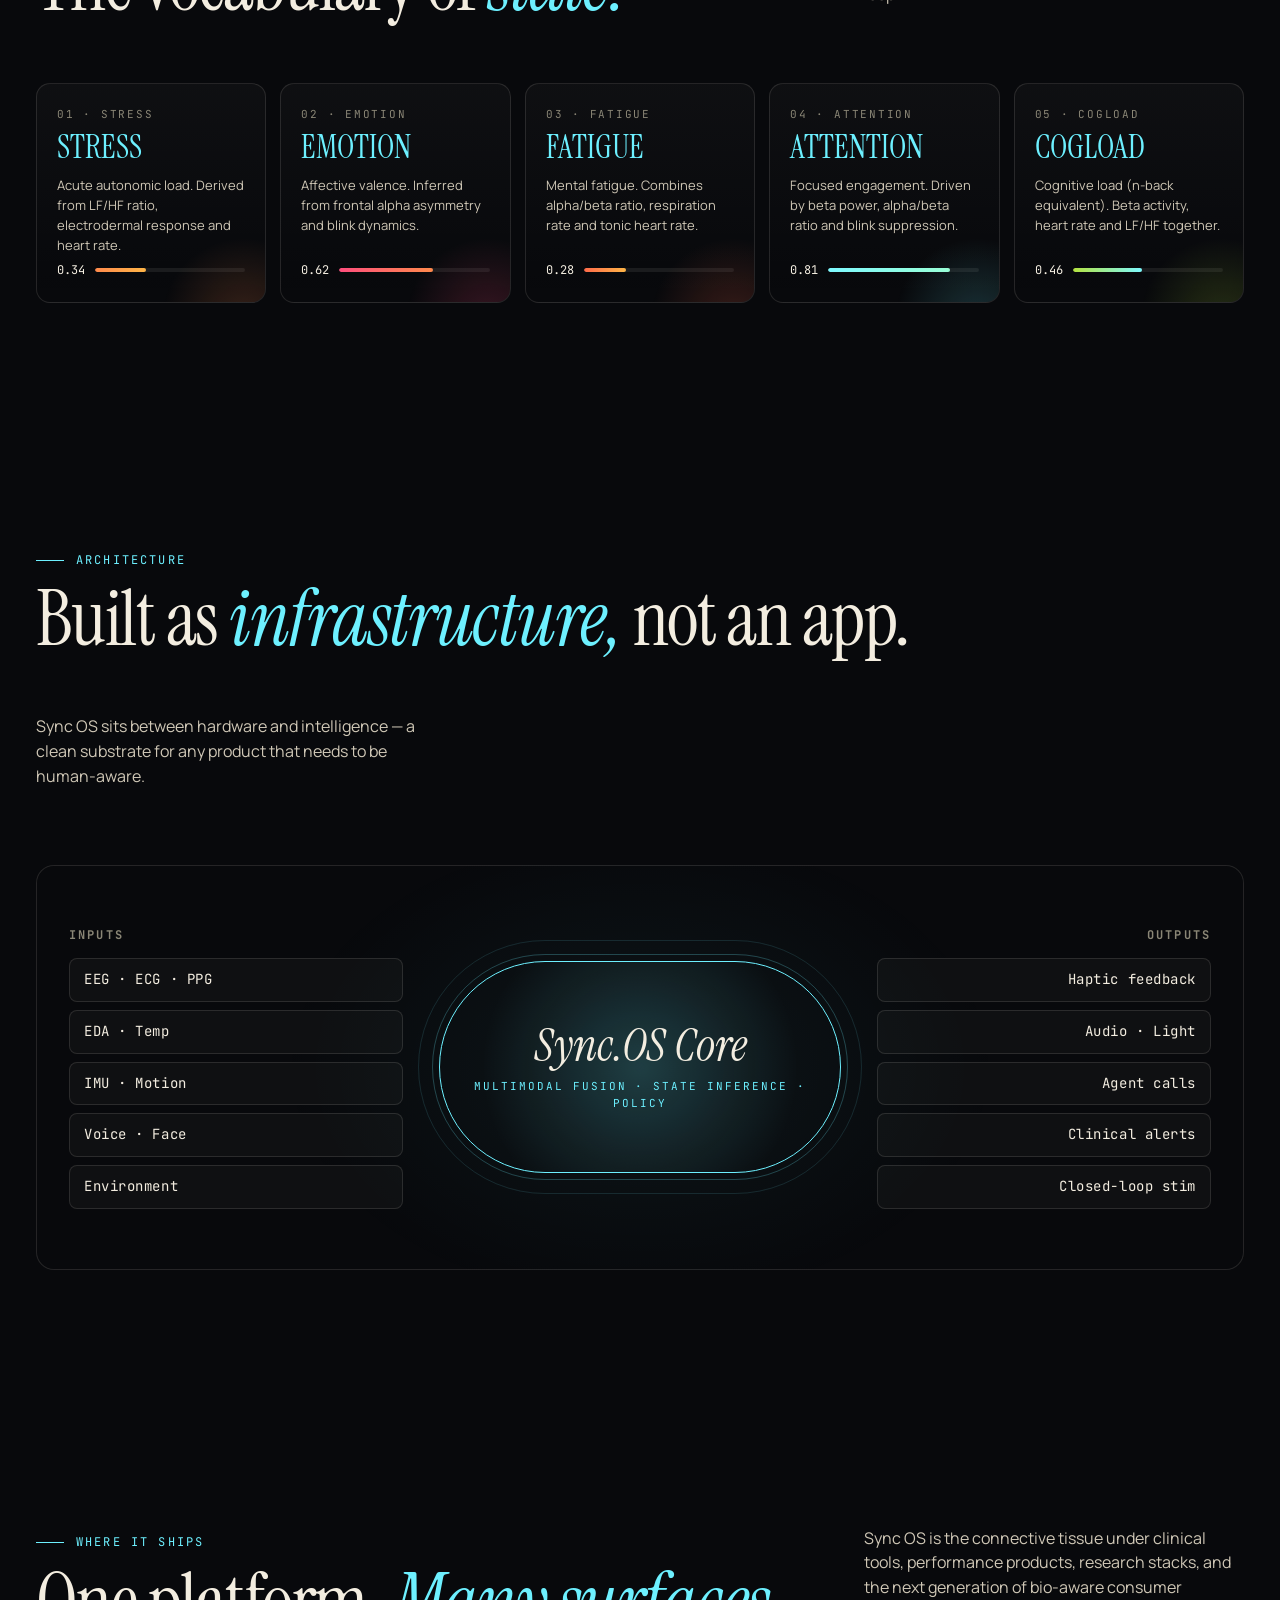
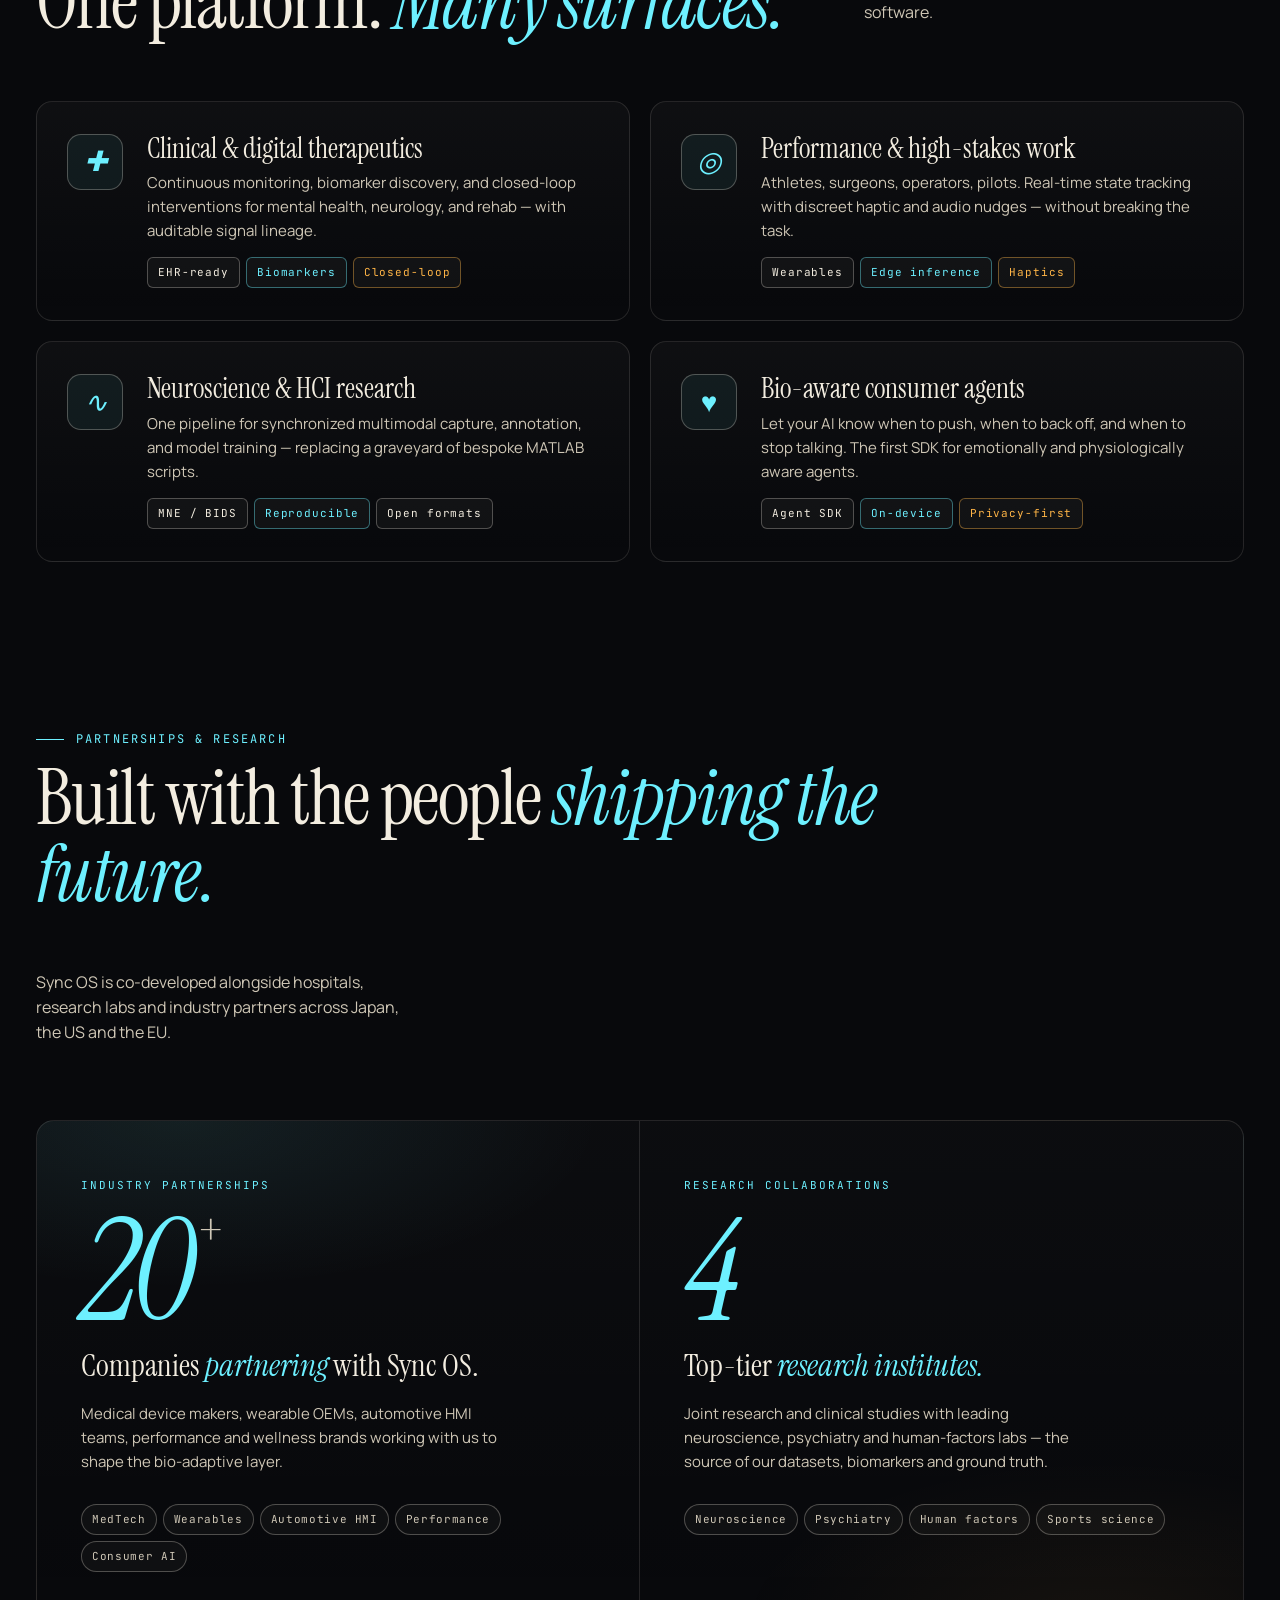
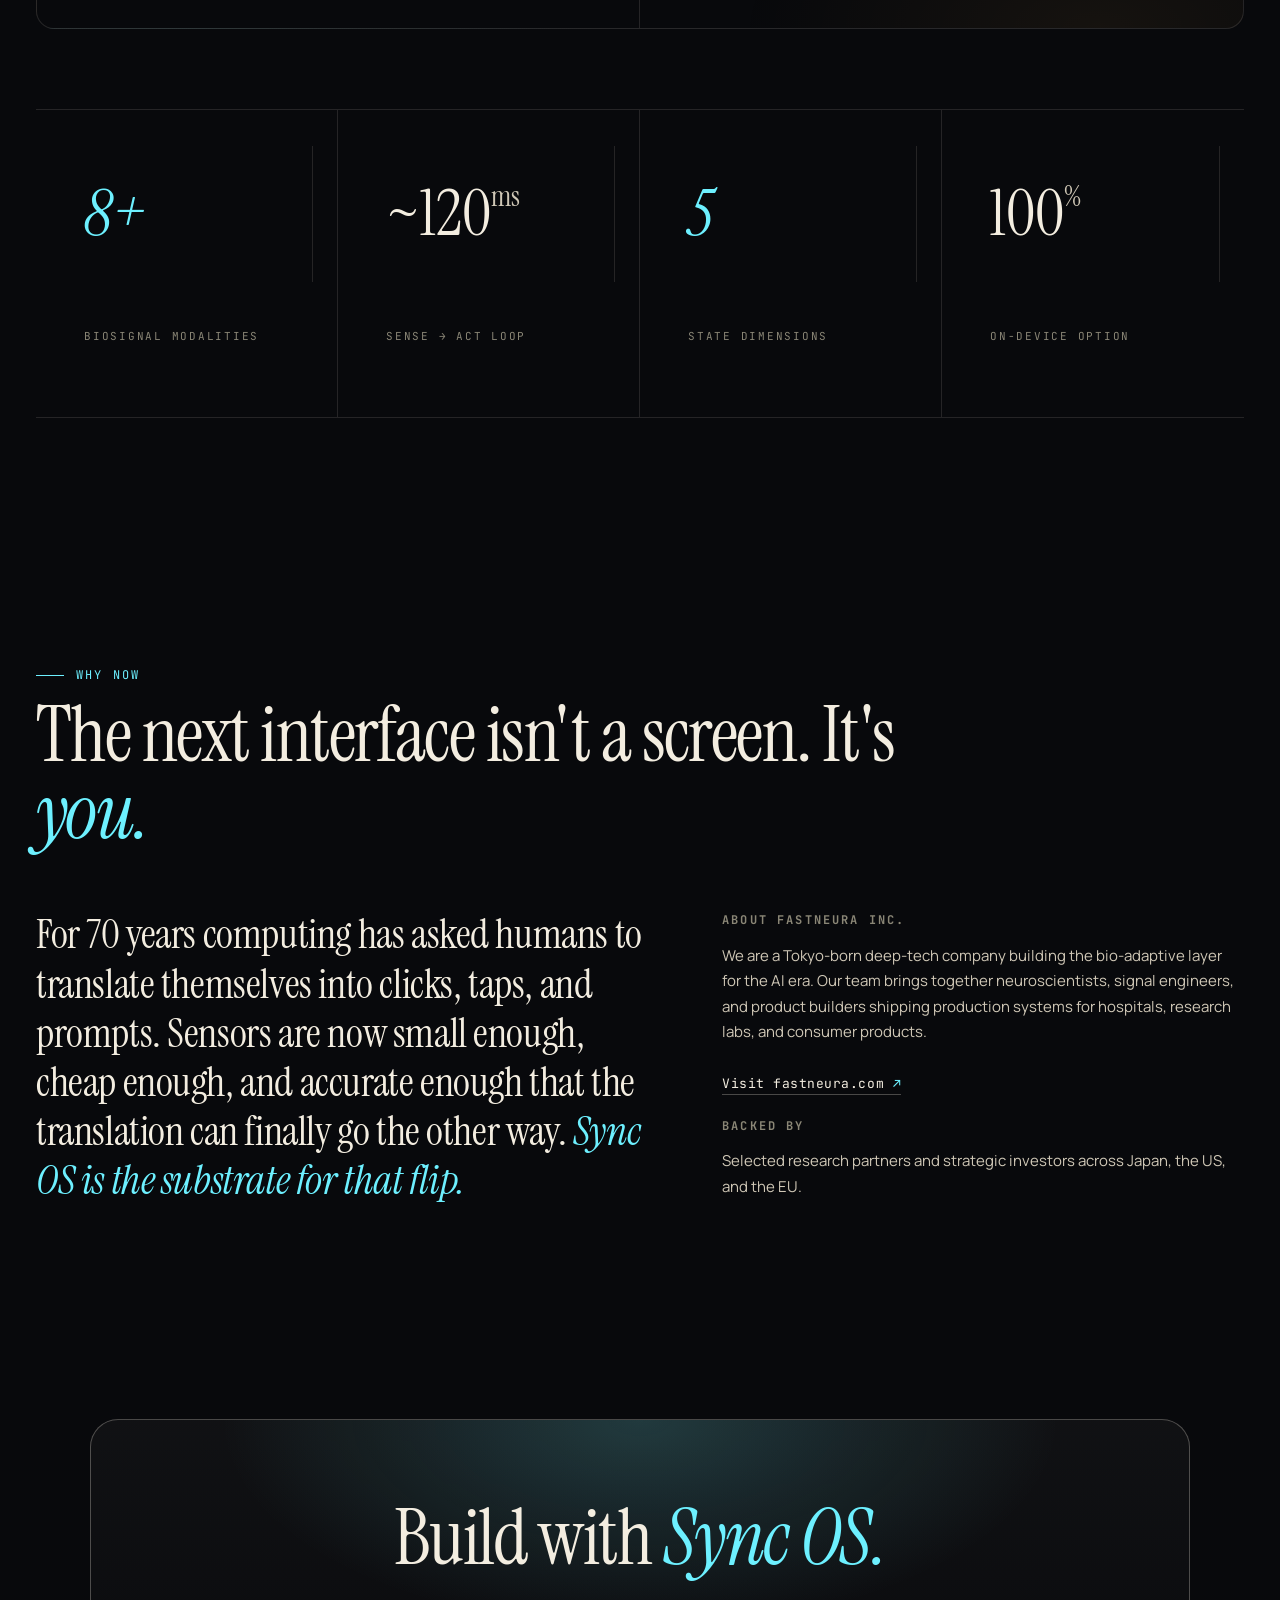
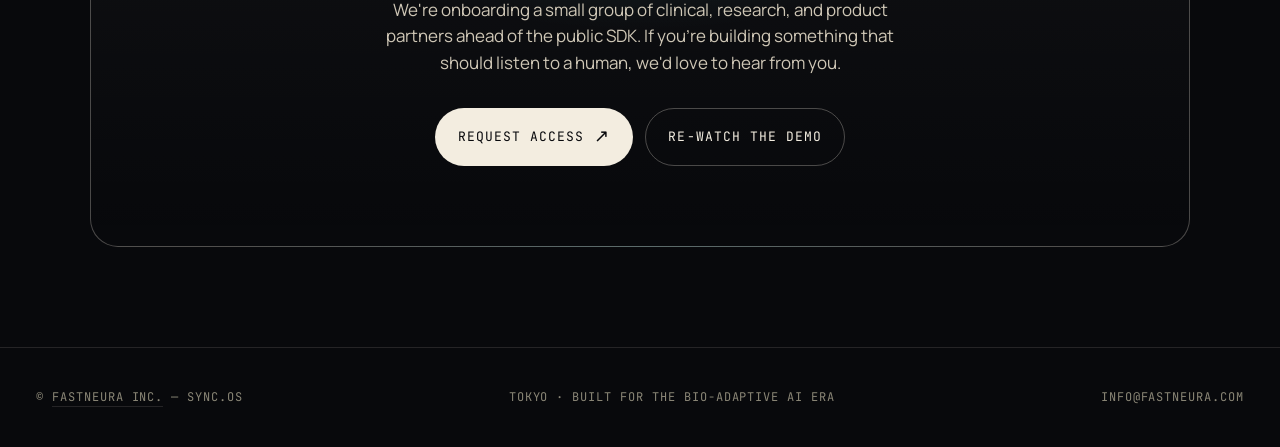
==== commit 6c5e89a2: "Add EN/JP language toggle with full i18n dictionary" ====
--- a/index.html
+++ b/index.html
@@ -1,5 +1,5 @@
 <!doctype html>
-<html lang="ja">
+<html lang="en">
 <head>
 <meta charset="utf-8" />
 <meta name="viewport" content="width=device-width,initial-scale=1" />
@@ -10,7 +10,7 @@
 <meta property="og:type" content="website" />
 <link rel="preconnect" href="https://fonts.googleapis.com" />
 <link rel="preconnect" href="https://fonts.gstatic.com" crossorigin />
-<link href="https://fonts.googleapis.com/css2?family=Instrument+Serif:ital@0;1&family=Manrope:wght@300;400;500;600;700;800&family=JetBrains+Mono:wght@400;500;700&display=swap" rel="stylesheet" />
+<link href="https://fonts.googleapis.com/css2?family=Instrument+Serif:ital@0;1&family=Manrope:wght@300;400;500;600;700;800&family=Noto+Serif+JP:wght@400;600&family=Noto+Sans+JP:wght@300;400;500;600;700&family=JetBrains+Mono:wght@400;500;700&display=swap" rel="stylesheet" />
 <style>
   :root {
     --ink: #08090c;
@@ -30,6 +30,18 @@
     --mono: "JetBrains Mono", ui-monospace, monospace;
   }
 
+  /* Japanese typography overrides */
+  html[lang="ja"] {
+    --serif: "Noto Serif JP", "Instrument Serif", "Times New Roman", serif;
+    --sans: "Noto Sans JP", "Manrope", -apple-system, BlinkMacSystemFont, sans-serif;
+  }
+  html[lang="ja"] body { line-height: 1.7; }
+  html[lang="ja"] .hero h1 { font-size: clamp(44px, 8vw, 120px); line-height: 1.05; letter-spacing: -0.01em; }
+  html[lang="ja"] .sec-head h2 { font-size: clamp(34px, 5vw, 68px); line-height: 1.15; }
+  html[lang="ja"] .manifesto p { font-size: clamp(26px, 3.6vw, 50px); line-height: 1.4; }
+  html[lang="ja"] .cta h2 { font-size: clamp(34px, 5vw, 76px); line-height: 1.1; }
+  html[lang="ja"] .vision-large { font-size: clamp(22px, 2.6vw, 36px); line-height: 1.5; }
+
   * { box-sizing: border-box; }
   html, body { margin: 0; padding: 0; }
   body {
@@ -113,6 +125,7 @@
     color: var(--paper-dim);
   }
   .nav-links a:hover { color: var(--paper); }
+  .nav-right { display: flex; align-items: center; gap: 14px; }
   .nav-cta {
     font-family: var(--mono);
     font-size: 12px;
@@ -125,8 +138,41 @@
     transition: transform .2s ease;
   }
   .nav-cta:hover { transform: translateY(-1px); }
+
+  /* === Lang toggle === */
+  .lang-toggle {
+    display: inline-flex;
+    align-items: center;
+    border: 1px solid var(--line-strong);
+    border-radius: 999px;
+    padding: 3px;
+    background: rgba(243,237,224,0.04);
+    font-family: var(--mono);
+    font-size: 11px;
+    letter-spacing: 0.1em;
+  }
+  .lang-toggle button {
+    background: transparent;
+    border: 0;
+    color: var(--paper-dim);
+    cursor: pointer;
+    padding: 6px 12px;
+    border-radius: 999px;
+    font-family: inherit;
+    font-size: inherit;
+    letter-spacing: inherit;
+    transition: background .2s ease, color .2s ease;
+  }
+  .lang-toggle button:hover { color: var(--paper); }
+  .lang-toggle button.active {
+    background: var(--paper);
+    color: var(--ink);
+  }
+
   @media (max-width: 820px) {
     .nav-links { display: none; }
+    .nav-inner { gap: 14px; padding: 14px 20px; }
+    .nav-cta { padding: 8px 12px; font-size: 11px; }
   }
 
   /* === Hero === */
@@ -949,14 +995,20 @@
       <a href="https://fastneura.com/" target="_blank" rel="noopener" class="brand-link" title="Visit FastNeura Inc.">/ FastNeura Inc. <span class="brand-arrow">↗</span></a>
     </span>
     <nav class="nav-links">
-      <a href="#product">Product</a>
-      <a href="#stack">Stack</a>
-      <a href="#states">States</a>
-      <a href="#architecture">Architecture</a>
-      <a href="#partners">Partners</a>
-      <a href="#vision">Vision</a>
+      <a href="#product" data-i18n="nav.product">Product</a>
+      <a href="#stack" data-i18n="nav.stack">Stack</a>
+      <a href="#states" data-i18n="nav.states">States</a>
+      <a href="#architecture" data-i18n="nav.architecture">Architecture</a>
+      <a href="#partners" data-i18n="nav.partners">Partners</a>
+      <a href="#vision" data-i18n="nav.vision">Vision</a>
     </nav>
-    <a class="nav-cta" href="#contact">Request access →</a>
+    <div class="nav-right">
+      <div class="lang-toggle" role="group" aria-label="Language toggle">
+        <button type="button" data-lang="en" class="active" aria-pressed="true">EN</button>
+        <button type="button" data-lang="ja" aria-pressed="false">JP</button>
+      </div>
+      <a class="nav-cta" href="#contact" data-i18n="nav.cta">Request access →</a>
+    </div>
   </div>
 </header>
 
@@ -964,42 +1016,42 @@
 
 <!-- HERO -->
 <section class="hero">
-  <span class="eyebrow">FastNeura Inc. — Bio-Adaptive AI Platform</span>
-  <h1>
+  <span class="eyebrow" data-i18n="hero.eyebrow">FastNeura Inc. — Bio-Adaptive AI Platform</span>
+  <h1 data-i18n="hero.h1">
     An <em>operating&nbsp;system</em><br/>
     for the <span class="strike">human</span> <em>nervous system.</em>
   </h1>
-  <p class="hero-sub">
+  <p class="hero-sub" data-i18n="hero.sub">
     Sync OS unifies multimodal biosignals — brain, heart, autonomic, motion, voice, environment —
     into a single real-time substrate. We close the loop between sensing, understanding, and intervention,
     so software can finally adapt to <em>you</em>, not the other way around.
   </p>
   <div class="hero-actions">
-    <a class="btn btn-primary" href="#demo">Watch the demo <span class="arrow">↗</span></a>
-    <a class="btn btn-ghost" href="#stack">See the stack</a>
+    <a class="btn btn-primary" href="#demo" data-i18n="hero.btn1">Watch the demo <span class="arrow">↗</span></a>
+    <a class="btn btn-ghost" href="#stack" data-i18n="hero.btn2">See the stack</a>
   </div>
 
   <div class="hero-meta">
-    <div><div class="k">Modalities</div><div class="v">8<em>+</em></div></div>
-    <div><div class="k">Loop latency</div><div class="v"><em>~120</em>ms</div></div>
-    <div><div class="k">States</div><div class="v">5</div></div>
-    <div><div class="k">Form factors</div><div class="v">Watch <em>·</em> Cap <em>·</em> Patch</div></div>
+    <div><div class="k" data-i18n="hero.meta.modalities">Modalities</div><div class="v">8<em>+</em></div></div>
+    <div><div class="k" data-i18n="hero.meta.latency">Loop latency</div><div class="v"><em>~120</em>ms</div></div>
+    <div><div class="k" data-i18n="hero.meta.states">States</div><div class="v">5</div></div>
+    <div><div class="k" data-i18n="hero.meta.form">Form factors</div><div class="v" data-i18n="hero.meta.form.v">Watch <em>·</em> Cap <em>·</em> Patch</div></div>
   </div>
 </section>
 
 <!-- TRUST STRIP -->
 <div class="strip">
-  <div class="strip-track">
-    <span>Built for clinicians</span>
-    <span>For high-performance teams</span>
-    <span>For neuroscience research</span>
-    <span>For human-AI interaction</span>
-    <span>For closed-loop wellness</span>
-    <span>Built for clinicians</span>
-    <span>For high-performance teams</span>
-    <span>For neuroscience research</span>
-    <span>For human-AI interaction</span>
-    <span>For closed-loop wellness</span>
+  <div class="strip-track" id="stripTrack">
+    <span data-i18n="strip.1">Built for clinicians</span>
+    <span data-i18n="strip.2">For high-performance teams</span>
+    <span data-i18n="strip.3">For neuroscience research</span>
+    <span data-i18n="strip.4">For human-AI interaction</span>
+    <span data-i18n="strip.5">For closed-loop wellness</span>
+    <span data-i18n="strip.1">Built for clinicians</span>
+    <span data-i18n="strip.2">For high-performance teams</span>
+    <span data-i18n="strip.3">For neuroscience research</span>
+    <span data-i18n="strip.4">For human-AI interaction</span>
+    <span data-i18n="strip.5">For closed-loop wellness</span>
   </div>
 </div>
 
@@ -1007,10 +1059,10 @@
 <section class="section" id="demo" style="padding-top:100px;">
   <div class="sec-head reveal">
     <div>
-      <span class="eyebrow">Live product · Sync OS v3</span>
-      <h2>One screen. <em>The whole human.</em></h2>
-    </div>
-    <p class="lede">
+      <span class="eyebrow" data-i18n="demo.eyebrow">Live product · Sync OS v3</span>
+      <h2 data-i18n="demo.h2">One screen. <em>The whole human.</em></h2>
+    </div>
+    <p class="lede" data-i18n="demo.lede">
       A bio-centric console that maps every signal back to where it lives in the body, fuses
       them into five interpretable states, then closes the loop with multi-channel
       interventions — all on a single timeline.
@@ -1019,57 +1071,57 @@
 
   <div class="demo reveal" style="padding:0;">
     <div class="demo-frame">
-      <div class="demo-tag"><span class="dot"></span>Live capture · Sync OS v3</div>
+      <div class="demo-tag"><span class="dot"></span><span data-i18n="demo.tag">Live capture · Sync OS v3</span></div>
       <video
         id="demoVideo"
         src="./assets/sync_os_demo.mp4"
         poster="./assets/sync_os_demo_poster.jpg"
         autoplay muted loop playsinline preload="metadata"></video>
       <div class="demo-controls">
-        <button class="demo-ctrl" id="demoSound">Sound on</button>
-        <button class="demo-ctrl" id="demoFs">Fullscreen</button>
+        <button class="demo-ctrl" id="demoSound" data-i18n="demo.sound.on">Sound on</button>
+        <button class="demo-ctrl" id="demoFs" data-i18n="demo.fullscreen">Fullscreen</button>
       </div>
     </div>
 
     <div class="chapters" id="chapters">
       <button class="chapter active" data-t="0">
         <span class="ch-time">0:00</span>
-        <span class="ch-title">Intro</span>
-        <span class="ch-sub">A bio-adaptive AI platform.</span>
+        <span class="ch-title" data-i18n="chapter.intro.title">Intro</span>
+        <span class="ch-sub" data-i18n="chapter.intro.sub">A bio-adaptive AI platform.</span>
       </button>
       <button class="chapter" data-t="5">
         <span class="ch-time">0:05</span>
-        <span class="ch-title">Body Map</span>
-        <span class="ch-sub">Every signal mapped to the body it came from.</span>
+        <span class="ch-title" data-i18n="chapter.body.title">Body Map</span>
+        <span class="ch-sub" data-i18n="chapter.body.sub">Every signal mapped to the body it came from.</span>
       </button>
       <button class="chapter" data-t="9">
         <span class="ch-time">0:09</span>
-        <span class="ch-title">Integrated Console</span>
-        <span class="ch-sub">Devices, waveforms, states, interventions — one view.</span>
+        <span class="ch-title" data-i18n="chapter.console.title">Integrated Console</span>
+        <span class="ch-sub" data-i18n="chapter.console.sub">Devices, waveforms, states, interventions — one view.</span>
       </button>
       <button class="chapter" data-t="20">
         <span class="ch-time">0:20</span>
-        <span class="ch-title">Closed-Loop Intervention</span>
-        <span class="ch-sub">Apply Relax / Focus presets and watch state shift.</span>
+        <span class="ch-title" data-i18n="chapter.intervention.title">Closed-Loop Intervention</span>
+        <span class="ch-sub" data-i18n="chapter.intervention.sub">Apply Relax / Focus presets and watch state shift.</span>
       </button>
       <button class="chapter" data-t="29">
         <span class="ch-time">0:29</span>
-        <span class="ch-title">The Platform</span>
-        <span class="ch-sub">Sensing → Sync.OS Core → Actuation.</span>
+        <span class="ch-title" data-i18n="chapter.platform.title">The Platform</span>
+        <span class="ch-sub" data-i18n="chapter.platform.sub">Sensing → Sync.OS Core → Actuation.</span>
       </button>
       <button class="chapter" data-t="42">
         <span class="ch-time">0:42</span>
-        <span class="ch-title">Outro</span>
-        <span class="ch-sub">FastNeura Inc. / Sync.</span>
+        <span class="ch-title" data-i18n="chapter.outro.title">Outro</span>
+        <span class="ch-sub" data-i18n="chapter.outro.sub">FastNeura Inc. / Sync.</span>
       </button>
     </div>
   </div>
 
   <div class="demo-callouts reveal">
     <div class="callout">
-      <span class="co-num">01 · Body-centric UI</span>
-      <h4>The body is the <em>primary axis,</em> not the device.</h4>
-      <p>
+      <span class="co-num" data-i18n="callout.1.num">01 · Body-centric UI</span>
+      <h4 data-i18n="callout.1.h4">The body is the <em>primary axis,</em> not the device.</h4>
+      <p data-i18n="callout.1.p">
         Existing biosignal tools force you to think in channels and probes. Sync OS inverts it:
         a single anatomical canvas with each modality docked to where it physically lives —
         EEG at the scalp, ECG at the chest, PPG at the wrist, EDA at the palm. Streams flow
@@ -1077,9 +1129,9 @@
       </p>
     </div>
     <div class="callout">
-      <span class="co-num">02 · Real-time fusion</span>
-      <h4>Eight modalities reduced to <em>five states.</em></h4>
-      <p>
+      <span class="co-num" data-i18n="callout.2.num">02 · Real-time fusion</span>
+      <h4 data-i18n="callout.2.h4">Eight modalities reduced to <em>five states.</em></h4>
+      <p data-i18n="callout.2.p">
         The Sync.OS core continuously fuses raw signals into five interpretable scores —
         <em>stress · emotion · fatigue · attention · cogload</em>. The dashboard shows
         these states updating live, so any product or clinician on top of Sync OS reasons
@@ -1087,9 +1139,9 @@
       </p>
     </div>
     <div class="callout">
-      <span class="co-num">03 · Closed-loop intervention</span>
-      <h4>Sensing only matters if you <em>act on it.</em></h4>
-      <p>
+      <span class="co-num" data-i18n="callout.3.num">03 · Closed-loop intervention</span>
+      <h4 data-i18n="callout.3.h4">Sensing only matters if you <em>act on it.</em></h4>
+      <p data-i18n="callout.3.p">
         Intervention is a first-class output. Trigger Relax / Focus presets, drive haptic
         watches, audio entrainment, light, and agent calls — then watch the states
         shift on the same screen. Sync OS is the substrate that makes the loop short
@@ -1102,13 +1154,13 @@
 <!-- MANIFESTO -->
 <section class="manifesto reveal">
   <div class="manifesto-inner">
-    <p>
+    <p data-i18n="manifesto.text">
       Computers learned to <em>see</em>. They learned to <em>speak</em>.
       They never learned to <em>feel us back</em>. <br/>
       Sync&nbsp;OS is how that changes — a substrate where every signal a body emits
       becomes something software can listen to, learn from, and respond to.
     </p>
-    <div class="signoff">— FastNeura Inc., 2026</div>
+    <div class="signoff" data-i18n="manifesto.signoff">— FastNeura Inc., 2026</div>
   </div>
 </section>
 
@@ -1116,10 +1168,10 @@
 <section class="section" id="stack">
   <div class="sec-head reveal">
     <div>
-      <span class="eyebrow">The Stack</span>
-      <h2>Sense. <em>Sync.</em> Act.</h2>
-    </div>
-    <p class="lede">
+      <span class="eyebrow" data-i18n="stack.eyebrow">The Stack</span>
+      <h2 data-i18n="stack.h2">Sense. <em>Sync.</em> Act.</h2>
+    </div>
+    <p class="lede" data-i18n="stack.lede">
       Three layers, one continuous loop. From raw biosignals to model inference to
       multi-channel intervention — at the speed of your nervous system.
     </p>
@@ -1127,9 +1179,9 @@
 
   <div class="stack-grid reveal" id="product">
     <div class="stack-col">
-      <div class="num">01 / SENSING</div>
-      <h3><span class="glyph">◐</span>Read the body.</h3>
-      <p>Wearables, caps, patches, watches and ambient sensors stream into one normalized timeline. Every signal stays mapped to its anatomical origin.</p>
+      <div class="num" data-i18n="stack.sense.num">01 / SENSING</div>
+      <h3 data-i18n="stack.sense.h3"><span class="glyph">◐</span>Read the body.</h3>
+      <p data-i18n="stack.sense.p">Wearables, caps, patches, watches and ambient sensors stream into one normalized timeline. Every signal stays mapped to its anatomical origin.</p>
       <div class="chips">
         <span class="chip">EEG</span>
         <span class="chip">ECG</span>
@@ -1137,33 +1189,33 @@
         <span class="chip">EDA</span>
         <span class="chip">EMG</span>
         <span class="chip">IMU</span>
-        <span class="chip">Voice</span>
-        <span class="chip">Env</span>
+        <span class="chip" data-i18n="stack.chip.voice">Voice</span>
+        <span class="chip" data-i18n="stack.chip.env">Env</span>
       </div>
     </div>
 
     <div class="stack-col">
-      <div class="num">02 / SYNC CORE</div>
-      <h3><span class="glyph">✦</span>Understand the state.</h3>
-      <p>Multimodal foundation models fuse signals into five interpretable states of the human — updated continuously, on-device when needed.</p>
+      <div class="num" data-i18n="stack.sync.num">02 / SYNC CORE</div>
+      <h3 data-i18n="stack.sync.h3"><span class="glyph">✦</span>Understand the state.</h3>
+      <p data-i18n="stack.sync.p">Multimodal foundation models fuse signals into five interpretable states of the human — updated continuously, on-device when needed.</p>
       <div class="chips">
-        <span class="chip accent">Multimodal Fusion</span>
-        <span class="chip accent">State Inference</span>
-        <span class="chip accent">Personalization</span>
-        <span class="chip accent">Edge + Cloud</span>
+        <span class="chip accent" data-i18n="stack.chip.fusion">Multimodal Fusion</span>
+        <span class="chip accent" data-i18n="stack.chip.inference">State Inference</span>
+        <span class="chip accent" data-i18n="stack.chip.personalization">Personalization</span>
+        <span class="chip accent" data-i18n="stack.chip.edge">Edge + Cloud</span>
       </div>
     </div>
 
     <div class="stack-col">
-      <div class="num">03 / ACTUATION</div>
-      <h3><span class="glyph">◑</span>Close the loop.</h3>
-      <p>Intervention isn't an afterthought — it's a first-class output. Drive haptics, audio, light, agents, and clinical channels with verified safety envelopes.</p>
+      <div class="num" data-i18n="stack.act.num">03 / ACTUATION</div>
+      <h3 data-i18n="stack.act.h3"><span class="glyph">◑</span>Close the loop.</h3>
+      <p data-i18n="stack.act.p">Intervention isn't an afterthought — it's a first-class output. Drive haptics, audio, light, agents, and clinical channels with verified safety envelopes.</p>
       <div class="chips">
-        <span class="chip signal">Haptic</span>
-        <span class="chip signal">Audio</span>
-        <span class="chip signal">Light</span>
-        <span class="chip signal">Agent</span>
-        <span class="chip signal">Stim</span>
+        <span class="chip signal" data-i18n="stack.chip.haptic">Haptic</span>
+        <span class="chip signal" data-i18n="stack.chip.audio">Audio</span>
+        <span class="chip signal" data-i18n="stack.chip.light">Light</span>
+        <span class="chip signal" data-i18n="stack.chip.agent">Agent</span>
+        <span class="chip signal" data-i18n="stack.chip.stim">Stim</span>
       </div>
     </div>
   </div>
@@ -1173,10 +1225,10 @@
 <section class="section" id="states">
   <div class="sec-head reveal">
     <div>
-      <span class="eyebrow">Five states</span>
-      <h2>The vocabulary of <em>state.</em></h2>
-    </div>
-    <p class="lede">
+      <span class="eyebrow" data-i18n="states.eyebrow">Five states</span>
+      <h2 data-i18n="states.h2">The vocabulary of <em>state.</em></h2>
+    </div>
+    <p class="lede" data-i18n="states.lede">
       Sync OS reduces dozens of raw biosignals into the same five interpretable scores
       surfaced in the live console — the smallest vocabulary that lets software
       meaningfully respond to a human in the loop.
@@ -1186,37 +1238,37 @@
   <div class="constructs reveal">
     <div class="construct" style="--accent-c:#ff8a4c;">
       <div class="gauge" style="background: radial-gradient(circle, rgba(255,138,76,0.20), transparent 65%);"></div>
-      <div class="label">01 · Stress</div>
+      <div class="label" data-i18n="states.stress.label">01 · Stress</div>
       <div class="name"><b>STRESS</b></div>
-      <div class="desc">Acute autonomic load. Derived from LF/HF ratio, electrodermal response and heart rate.</div>
+      <div class="desc" data-i18n="states.stress.desc">Acute autonomic load. Derived from LF/HF ratio, electrodermal response and heart rate.</div>
       <div class="score"><span>0.34</span><div class="bar"><i data-w="34" style="background:linear-gradient(90deg,#ff8a4c,#ffb547)"></i></div></div>
     </div>
     <div class="construct" style="--accent-c:#ff4e7d;">
       <div class="gauge" style="background: radial-gradient(circle, rgba(255,78,125,0.20), transparent 65%);"></div>
-      <div class="label">02 · Emotion</div>
+      <div class="label" data-i18n="states.emotion.label">02 · Emotion</div>
       <div class="name"><b>EMOTION</b></div>
-      <div class="desc">Affective valence. Inferred from frontal alpha asymmetry and blink dynamics.</div>
+      <div class="desc" data-i18n="states.emotion.desc">Affective valence. Inferred from frontal alpha asymmetry and blink dynamics.</div>
       <div class="score"><span>0.62</span><div class="bar"><i data-w="62" style="background:linear-gradient(90deg,#ff4e7d,#ff8a4c)"></i></div></div>
     </div>
     <div class="construct" style="--accent-c:#ff6b4a;">
       <div class="gauge" style="background: radial-gradient(circle, rgba(255,107,74,0.20), transparent 65%);"></div>
-      <div class="label">03 · Fatigue</div>
+      <div class="label" data-i18n="states.fatigue.label">03 · Fatigue</div>
       <div class="name"><b>FATIGUE</b></div>
-      <div class="desc">Mental fatigue. Combines alpha/beta ratio, respiration rate and tonic heart rate.</div>
+      <div class="desc" data-i18n="states.fatigue.desc">Mental fatigue. Combines alpha/beta ratio, respiration rate and tonic heart rate.</div>
       <div class="score"><span>0.28</span><div class="bar"><i data-w="28" style="background:linear-gradient(90deg,#ff6b4a,#ffb547)"></i></div></div>
     </div>
     <div class="construct" style="--accent-c:#7df9ff;">
       <div class="gauge"></div>
-      <div class="label">04 · Attention</div>
+      <div class="label" data-i18n="states.attention.label">04 · Attention</div>
       <div class="name"><b>ATTENTION</b></div>
-      <div class="desc">Focused engagement. Driven by beta power, alpha/beta ratio and blink suppression.</div>
+      <div class="desc" data-i18n="states.attention.desc">Focused engagement. Driven by beta power, alpha/beta ratio and blink suppression.</div>
       <div class="score"><span>0.81</span><div class="bar"><i data-w="81" style="background:linear-gradient(90deg,#7df9ff,#9bffd4)"></i></div></div>
     </div>
     <div class="construct" style="--accent-c:#b4e23f;">
       <div class="gauge" style="background: radial-gradient(circle, rgba(180,226,63,0.18), transparent 65%);"></div>
-      <div class="label">05 · CogLoad</div>
+      <div class="label" data-i18n="states.cogload.label">05 · CogLoad</div>
       <div class="name"><b>COGLOAD</b></div>
-      <div class="desc">Cognitive load (n-back equivalent). Beta activity, heart rate and LF/HF together.</div>
+      <div class="desc" data-i18n="states.cogload.desc">Cognitive load (n-back equivalent). Beta activity, heart rate and LF/HF together.</div>
       <div class="score"><span>0.46</span><div class="bar"><i data-w="46" style="background:linear-gradient(90deg,#b4e23f,#7df9ff)"></i></div></div>
     </div>
   </div>
@@ -1226,10 +1278,10 @@
 <section class="section" id="architecture">
   <div class="sec-head reveal">
     <div>
-      <span class="eyebrow">Architecture</span>
-      <h2>Built as <em>infrastructure,</em> not an app.</h2>
-    </div>
-    <p class="lede">
+      <span class="eyebrow" data-i18n="arch.eyebrow">Architecture</span>
+      <h2 data-i18n="arch.h2">Built as <em>infrastructure,</em> not an app.</h2>
+    </div>
+    <p class="lede" data-i18n="arch.lede">
       Sync OS sits between hardware and intelligence — a clean substrate for any
       product that needs to be human-aware.
     </p>
@@ -1238,27 +1290,27 @@
   <div class="arch reveal">
     <div class="arch-grid">
       <div class="arch-col">
-        <h4>Inputs</h4>
+        <h4 data-i18n="arch.inputs">Inputs</h4>
         <ul>
           <li>EEG · ECG · PPG</li>
           <li>EDA · Temp</li>
-          <li>IMU · Motion</li>
-          <li>Voice · Face</li>
-          <li>Environment</li>
+          <li data-i18n="arch.inputs.imu">IMU · Motion</li>
+          <li data-i18n="arch.inputs.voice">Voice · Face</li>
+          <li data-i18n="arch.inputs.env">Environment</li>
         </ul>
       </div>
       <div class="arch-core">
         <div class="name">Sync.OS Core</div>
-        <div class="tag">Multimodal Fusion · State Inference · Policy</div>
+        <div class="tag" data-i18n="arch.core.tag">Multimodal Fusion · State Inference · Policy</div>
       </div>
       <div class="arch-col" style="text-align:right;">
-        <h4>Outputs</h4>
+        <h4 data-i18n="arch.outputs">Outputs</h4>
         <ul>
-          <li>Haptic feedback</li>
-          <li>Audio · Light</li>
-          <li>Agent calls</li>
-          <li>Clinical alerts</li>
-          <li>Closed-loop stim</li>
+          <li data-i18n="arch.outputs.haptic">Haptic feedback</li>
+          <li data-i18n="arch.outputs.audio">Audio · Light</li>
+          <li data-i18n="arch.outputs.agent">Agent calls</li>
+          <li data-i18n="arch.outputs.clinical">Clinical alerts</li>
+          <li data-i18n="arch.outputs.stim">Closed-loop stim</li>
         </ul>
       </div>
     </div>
@@ -1269,10 +1321,10 @@
 <section class="section">
   <div class="sec-head reveal">
     <div>
-      <span class="eyebrow">Where it ships</span>
-      <h2>One platform. <em>Many surfaces.</em></h2>
-    </div>
-    <p class="lede">
+      <span class="eyebrow" data-i18n="uses.eyebrow">Where it ships</span>
+      <h2 data-i18n="uses.h2">One platform. <em>Many surfaces.</em></h2>
+    </div>
+    <p class="lede" data-i18n="uses.lede">
       Sync OS is the connective tissue under clinical tools, performance products,
       research stacks, and the next generation of bio-aware consumer software.
     </p>
@@ -1282,40 +1334,40 @@
     <div class="use">
       <div class="icon">✚</div>
       <div>
-        <h3>Clinical & digital therapeutics</h3>
-        <p>Continuous monitoring, biomarker discovery, and closed-loop interventions for mental health, neurology, and rehab — with auditable signal lineage.</p>
+        <h3 data-i18n="use.clinical.h3">Clinical & digital therapeutics</h3>
+        <p data-i18n="use.clinical.p">Continuous monitoring, biomarker discovery, and closed-loop interventions for mental health, neurology, and rehab — with auditable signal lineage.</p>
         <div class="tags">
-          <span class="chip">EHR-ready</span><span class="chip accent">Biomarkers</span><span class="chip signal">Closed-loop</span>
+          <span class="chip" data-i18n="tag.ehr">EHR-ready</span><span class="chip accent" data-i18n="tag.biomarkers">Biomarkers</span><span class="chip signal" data-i18n="tag.closedloop">Closed-loop</span>
         </div>
       </div>
     </div>
     <div class="use">
       <div class="icon">◎</div>
       <div>
-        <h3>Performance & high-stakes work</h3>
-        <p>Athletes, surgeons, operators, pilots. Real-time state tracking with discreet haptic and audio nudges — without breaking the task.</p>
+        <h3 data-i18n="use.performance.h3">Performance & high-stakes work</h3>
+        <p data-i18n="use.performance.p">Athletes, surgeons, operators, pilots. Real-time state tracking with discreet haptic and audio nudges — without breaking the task.</p>
         <div class="tags">
-          <span class="chip">Wearables</span><span class="chip accent">Edge inference</span><span class="chip signal">Haptics</span>
+          <span class="chip" data-i18n="tag.wearables">Wearables</span><span class="chip accent" data-i18n="tag.edge">Edge inference</span><span class="chip signal" data-i18n="tag.haptics">Haptics</span>
         </div>
       </div>
     </div>
     <div class="use">
       <div class="icon">∿</div>
       <div>
-        <h3>Neuroscience & HCI research</h3>
-        <p>One pipeline for synchronized multimodal capture, annotation, and model training — replacing a graveyard of bespoke MATLAB scripts.</p>
+        <h3 data-i18n="use.research.h3">Neuroscience & HCI research</h3>
+        <p data-i18n="use.research.p">One pipeline for synchronized multimodal capture, annotation, and model training — replacing a graveyard of bespoke MATLAB scripts.</p>
         <div class="tags">
-          <span class="chip">MNE / BIDS</span><span class="chip accent">Reproducible</span><span class="chip">Open formats</span>
+          <span class="chip">MNE / BIDS</span><span class="chip accent" data-i18n="tag.reproducible">Reproducible</span><span class="chip" data-i18n="tag.openformats">Open formats</span>
         </div>
       </div>
     </div>
     <div class="use">
       <div class="icon">♥</div>
       <div>
-        <h3>Bio-aware consumer agents</h3>
-        <p>Let your AI know when to push, when to back off, and when to stop talking. The first SDK for emotionally and physiologically aware agents.</p>
+        <h3 data-i18n="use.consumer.h3">Bio-aware consumer agents</h3>
+        <p data-i18n="use.consumer.p">Let your AI know when to push, when to back off, and when to stop talking. The first SDK for emotionally and physiologically aware agents.</p>
         <div class="tags">
-          <span class="chip">Agent SDK</span><span class="chip accent">On-device</span><span class="chip signal">Privacy-first</span>
+          <span class="chip" data-i18n="tag.agentsdk">Agent SDK</span><span class="chip accent" data-i18n="tag.ondevice">On-device</span><span class="chip signal" data-i18n="tag.privacy">Privacy-first</span>
         </div>
       </div>
     </div>
@@ -1326,10 +1378,10 @@
 <section class="section" id="partners" style="padding-top:40px; padding-bottom:40px;">
   <div class="sec-head reveal">
     <div>
-      <span class="eyebrow">Partnerships & research</span>
-      <h2>Built with the people <em>shipping the future.</em></h2>
-    </div>
-    <p class="lede">
+      <span class="eyebrow" data-i18n="partners.eyebrow">Partnerships & research</span>
+      <h2 data-i18n="partners.h2">Built with the people <em>shipping the future.</em></h2>
+    </div>
+    <p class="lede" data-i18n="partners.lede">
       Sync OS is co-developed alongside hospitals, research labs and industry partners
       across Japan, the US and the EU.
     </p>
@@ -1337,34 +1389,34 @@
 
   <div class="partners reveal">
     <div class="partner-cell">
-      <span class="ptag">Industry partnerships</span>
+      <span class="ptag" data-i18n="partners.industry.tag">Industry partnerships</span>
       <div class="pnum"><em>20</em><sup>+</sup></div>
-      <h3>Companies <em>partnering</em> with Sync OS.</h3>
-      <p>
+      <h3 data-i18n="partners.industry.h3">Companies <em>partnering</em> with Sync OS.</h3>
+      <p data-i18n="partners.industry.p">
         Medical device makers, wearable OEMs, automotive HMI teams, performance and
         wellness brands working with us to shape the bio-adaptive layer.
       </p>
       <div class="partner-pills">
-        <span class="pill">MedTech</span>
-        <span class="pill">Wearables</span>
-        <span class="pill">Automotive HMI</span>
-        <span class="pill">Performance</span>
-        <span class="pill">Consumer AI</span>
+        <span class="pill" data-i18n="pill.medtech">MedTech</span>
+        <span class="pill" data-i18n="pill.wearables">Wearables</span>
+        <span class="pill" data-i18n="pill.automotive">Automotive HMI</span>
+        <span class="pill" data-i18n="pill.performance">Performance</span>
+        <span class="pill" data-i18n="pill.consumerai">Consumer AI</span>
       </div>
     </div>
     <div class="partner-cell">
-      <span class="ptag">Research collaborations</span>
+      <span class="ptag" data-i18n="partners.research.tag">Research collaborations</span>
       <div class="pnum"><em>4</em></div>
-      <h3>Top-tier <em>research institutes.</em></h3>
-      <p>
+      <h3 data-i18n="partners.research.h3">Top-tier <em>research institutes.</em></h3>
+      <p data-i18n="partners.research.p">
         Joint research and clinical studies with leading neuroscience, psychiatry and
         human-factors labs — the source of our datasets, biomarkers and ground truth.
       </p>
       <div class="partner-pills">
-        <span class="pill">Neuroscience</span>
-        <span class="pill">Psychiatry</span>
-        <span class="pill">Human factors</span>
-        <span class="pill">Sports science</span>
+        <span class="pill" data-i18n="pill.neuroscience">Neuroscience</span>
+        <span class="pill" data-i18n="pill.psychiatry">Psychiatry</span>
+        <span class="pill" data-i18n="pill.humanfactors">Human factors</span>
+        <span class="pill" data-i18n="pill.sports">Sports science</span>
       </div>
     </div>
   </div>
@@ -1373,10 +1425,10 @@
 <!-- NUMBERS -->
 <section class="section" style="padding-top:40px;">
   <div class="numbers reveal">
-    <div><div class="v"><em>8+</em></div><div class="k">Biosignal modalities</div></div>
-    <div><div class="v">~120<sup>ms</sup></div><div class="k">Sense → act loop</div></div>
-    <div><div class="v"><em>5</em></div><div class="k">State dimensions</div></div>
-    <div><div class="v">100<sup>%</sup></div><div class="k">On-device option</div></div>
+    <div><div class="v"><em>8+</em></div><div class="k" data-i18n="numbers.modalities">Biosignal modalities</div></div>
+    <div><div class="v">~120<sup>ms</sup></div><div class="k" data-i18n="numbers.loop">Sense → act loop</div></div>
+    <div><div class="v"><em>5</em></div><div class="k" data-i18n="numbers.dimensions">State dimensions</div></div>
+    <div><div class="v">100<sup>%</sup></div><div class="k" data-i18n="numbers.ondevice">On-device option</div></div>
   </div>
 </section>
 
@@ -1384,44 +1436,44 @@
 <section class="section" id="vision">
   <div class="sec-head reveal">
     <div>
-      <span class="eyebrow">Why now</span>
-      <h2>The next interface isn't a screen. It's <em>you.</em></h2>
+      <span class="eyebrow" data-i18n="vision.eyebrow">Why now</span>
+      <h2 data-i18n="vision.h2">The next interface isn't a screen. It's <em>you.</em></h2>
     </div>
   </div>
 
   <div class="vision reveal">
-    <div class="vision-large">
+    <div class="vision-large" data-i18n="vision.large">
       For 70 years computing has asked humans to translate themselves into clicks, taps, and prompts.
       Sensors are now small enough, cheap enough, and accurate enough that the translation can finally
       go the other way. <em>Sync OS is the substrate for that flip.</em>
     </div>
     <div class="vision-side">
-      <h4>About FastNeura Inc.</h4>
-      <p>
+      <h4 data-i18n="vision.about.h4">About FastNeura Inc.</h4>
+      <p data-i18n="vision.about.p">
         We are a Tokyo-born deep-tech company building the bio-adaptive layer for the AI era.
         Our team brings together neuroscientists, signal engineers, and product builders shipping
         production systems for hospitals, research labs, and consumer products.
         <br/><br/>
         <a href="https://fastneura.com/" target="_blank" rel="noopener" class="inline-link">
-          Visit fastneura.com <span style="color:var(--accent);">↗</span>
+          <span data-i18n="vision.link">Visit fastneura.com</span> <span style="color:var(--accent);">↗</span>
         </a>
       </p>
-      <h4>Backed by</h4>
-      <p>Selected research partners and strategic investors across Japan, the US, and the EU.</p>
+      <h4 data-i18n="vision.backed.h4">Backed by</h4>
+      <p data-i18n="vision.backed.p">Selected research partners and strategic investors across Japan, the US, and the EU.</p>
     </div>
   </div>
 </section>
 
 <!-- CTA -->
 <section class="cta reveal" id="contact">
-  <h2>Build with <em>Sync OS.</em></h2>
-  <p>
+  <h2 data-i18n="cta.h2">Build with <em>Sync OS.</em></h2>
+  <p data-i18n="cta.p">
     We're onboarding a small group of clinical, research, and product partners ahead of the public SDK.
     If you're building something that should listen to a human, we'd love to hear from you.
   </p>
   <div class="cta-actions">
-    <a class="btn btn-primary" href="mailto:info@fastneura.com?subject=Sync%20OS%20%E2%80%94%20Partner%20inquiry">Request access <span class="arrow">↗</span></a>
-    <a class="btn btn-ghost" href="#demo">Re-watch the demo</a>
+    <a class="btn btn-primary" href="mailto:info@fastneura.com?subject=Sync%20OS%20%E2%80%94%20Partner%20inquiry" data-i18n="cta.btn1">Request access <span class="arrow">↗</span></a>
+    <a class="btn btn-ghost" href="#demo" data-i18n="cta.btn2">Re-watch the demo</a>
   </div>
 </section>
 
@@ -1429,19 +1481,411 @@
 
 <footer>
   <div class="foot-inner">
-    <div>© <a href="https://fastneura.com/" target="_blank" rel="noopener" style="color:inherit; text-decoration:none; border-bottom:1px solid var(--line); padding-bottom:1px;">FastNeura Inc.</a> — Sync.OS</div>
-    <div>Tokyo · Built for the bio-adaptive AI era</div>
+    <div data-i18n="footer.copy">© <a href="https://fastneura.com/" target="_blank" rel="noopener" style="color:inherit; text-decoration:none; border-bottom:1px solid var(--line); padding-bottom:1px;">FastNeura Inc.</a> — Sync.OS</div>
+    <div data-i18n="footer.tokyo">Tokyo · Built for the bio-adaptive AI era</div>
     <div><a href="mailto:info@fastneura.com" style="color:inherit; text-decoration:none;">info@fastneura.com</a></div>
   </div>
 </footer>
 
 <script>
-  // Reveal on scroll
+  // === i18n dictionary ===
+  const I18N = {
+    en: {
+      "nav.product": "Product",
+      "nav.stack": "Stack",
+      "nav.states": "States",
+      "nav.architecture": "Architecture",
+      "nav.partners": "Partners",
+      "nav.vision": "Vision",
+      "nav.cta": "Request access →",
+
+      "hero.eyebrow": "FastNeura Inc. — Bio-Adaptive AI Platform",
+      "hero.h1": 'An <em>operating&nbsp;system</em><br/>for the <span class="strike">human</span> <em>nervous system.</em>',
+      "hero.sub": "Sync OS unifies multimodal biosignals — brain, heart, autonomic, motion, voice, environment — into a single real-time substrate. We close the loop between sensing, understanding, and intervention, so software can finally adapt to <em>you</em>, not the other way around.",
+      "hero.btn1": 'Watch the demo <span class="arrow">↗</span>',
+      "hero.btn2": "See the stack",
+      "hero.meta.modalities": "Modalities",
+      "hero.meta.latency": "Loop latency",
+      "hero.meta.states": "States",
+      "hero.meta.form": "Form factors",
+      "hero.meta.form.v": "Watch <em>·</em> Cap <em>·</em> Patch",
+
+      "strip.1": "Built for clinicians",
+      "strip.2": "For high-performance teams",
+      "strip.3": "For neuroscience research",
+      "strip.4": "For human-AI interaction",
+      "strip.5": "For closed-loop wellness",
+
+      "demo.eyebrow": "Live product · Sync OS v3",
+      "demo.h2": "One screen. <em>The whole human.</em>",
+      "demo.lede": "A bio-centric console that maps every signal back to where it lives in the body, fuses them into five interpretable states, then closes the loop with multi-channel interventions — all on a single timeline.",
+      "demo.tag": "Live capture · Sync OS v3",
+      "demo.sound.on": "Sound on",
+      "demo.sound.off": "Sound off",
+      "demo.fullscreen": "Fullscreen",
+
+      "chapter.intro.title": "Intro",
+      "chapter.intro.sub": "A bio-adaptive AI platform.",
+      "chapter.body.title": "Body Map",
+      "chapter.body.sub": "Every signal mapped to the body it came from.",
+      "chapter.console.title": "Integrated Console",
+      "chapter.console.sub": "Devices, waveforms, states, interventions — one view.",
+      "chapter.intervention.title": "Closed-Loop Intervention",
+      "chapter.intervention.sub": "Apply Relax / Focus presets and watch state shift.",
+      "chapter.platform.title": "The Platform",
+      "chapter.platform.sub": "Sensing → Sync.OS Core → Actuation.",
+      "chapter.outro.title": "Outro",
+      "chapter.outro.sub": "FastNeura Inc. / Sync.",
+
+      "callout.1.num": "01 · Body-centric UI",
+      "callout.1.h4": "The body is the <em>primary axis,</em> not the device.",
+      "callout.1.p": "Existing biosignal tools force you to think in channels and probes. Sync OS inverts it: a single anatomical canvas with each modality docked to where it physically lives — EEG at the scalp, ECG at the chest, PPG at the wrist, EDA at the palm. Streams flow out from the body, not into a spreadsheet.",
+      "callout.2.num": "02 · Real-time fusion",
+      "callout.2.h4": "Eight modalities reduced to <em>five states.</em>",
+      "callout.2.p": "The Sync.OS core continuously fuses raw signals into five interpretable scores — <em>stress · emotion · fatigue · attention · cogload</em>. The dashboard shows these states updating live, so any product or clinician on top of Sync OS reasons over the same shared vocabulary.",
+      "callout.3.num": "03 · Closed-loop intervention",
+      "callout.3.h4": "Sensing only matters if you <em>act on it.</em>",
+      "callout.3.p": "Intervention is a first-class output. Trigger Relax / Focus presets, drive haptic watches, audio entrainment, light, and agent calls — then watch the states shift on the same screen. Sync OS is the substrate that makes the loop short enough to feel.",
+
+      "manifesto.text": "Computers learned to <em>see</em>. They learned to <em>speak</em>. They never learned to <em>feel us back</em>. <br/>Sync&nbsp;OS is how that changes — a substrate where every signal a body emits becomes something software can listen to, learn from, and respond to.",
+      "manifesto.signoff": "— FastNeura Inc., 2026",
+
+      "stack.eyebrow": "The Stack",
+      "stack.h2": "Sense. <em>Sync.</em> Act.",
+      "stack.lede": "Three layers, one continuous loop. From raw biosignals to model inference to multi-channel intervention — at the speed of your nervous system.",
+      "stack.sense.num": "01 / SENSING",
+      "stack.sense.h3": '<span class="glyph">◐</span>Read the body.',
+      "stack.sense.p": "Wearables, caps, patches, watches and ambient sensors stream into one normalized timeline. Every signal stays mapped to its anatomical origin.",
+      "stack.sync.num": "02 / SYNC CORE",
+      "stack.sync.h3": '<span class="glyph">✦</span>Understand the state.',
+      "stack.sync.p": "Multimodal foundation models fuse signals into five interpretable states of the human — updated continuously, on-device when needed.",
+      "stack.act.num": "03 / ACTUATION",
+      "stack.act.h3": '<span class="glyph">◑</span>Close the loop.',
+      "stack.act.p": "Intervention isn't an afterthought — it's a first-class output. Drive haptics, audio, light, agents, and clinical channels with verified safety envelopes.",
+      "stack.chip.voice": "Voice",
+      "stack.chip.env": "Env",
+      "stack.chip.fusion": "Multimodal Fusion",
+      "stack.chip.inference": "State Inference",
+      "stack.chip.personalization": "Personalization",
+      "stack.chip.edge": "Edge + Cloud",
+      "stack.chip.haptic": "Haptic",
+      "stack.chip.audio": "Audio",
+      "stack.chip.light": "Light",
+      "stack.chip.agent": "Agent",
+      "stack.chip.stim": "Stim",
+
+      "states.eyebrow": "Five states",
+      "states.h2": "The vocabulary of <em>state.</em>",
+      "states.lede": "Sync OS reduces dozens of raw biosignals into the same five interpretable scores surfaced in the live console — the smallest vocabulary that lets software meaningfully respond to a human in the loop.",
+      "states.stress.label": "01 · Stress",
+      "states.stress.desc": "Acute autonomic load. Derived from LF/HF ratio, electrodermal response and heart rate.",
+      "states.emotion.label": "02 · Emotion",
+      "states.emotion.desc": "Affective valence. Inferred from frontal alpha asymmetry and blink dynamics.",
+      "states.fatigue.label": "03 · Fatigue",
+      "states.fatigue.desc": "Mental fatigue. Combines alpha/beta ratio, respiration rate and tonic heart rate.",
+      "states.attention.label": "04 · Attention",
+      "states.attention.desc": "Focused engagement. Driven by beta power, alpha/beta ratio and blink suppression.",
+      "states.cogload.label": "05 · CogLoad",
+      "states.cogload.desc": "Cognitive load (n-back equivalent). Beta activity, heart rate and LF/HF together.",
+
+      "arch.eyebrow": "Architecture",
+      "arch.h2": "Built as <em>infrastructure,</em> not an app.",
+      "arch.lede": "Sync OS sits between hardware and intelligence — a clean substrate for any product that needs to be human-aware.",
+      "arch.inputs": "Inputs",
+      "arch.inputs.imu": "IMU · Motion",
+      "arch.inputs.voice": "Voice · Face",
+      "arch.inputs.env": "Environment",
+      "arch.outputs": "Outputs",
+      "arch.outputs.haptic": "Haptic feedback",
+      "arch.outputs.audio": "Audio · Light",
+      "arch.outputs.agent": "Agent calls",
+      "arch.outputs.clinical": "Clinical alerts",
+      "arch.outputs.stim": "Closed-loop stim",
+      "arch.core.tag": "Multimodal Fusion · State Inference · Policy",
+
+      "uses.eyebrow": "Where it ships",
+      "uses.h2": "One platform. <em>Many surfaces.</em>",
+      "uses.lede": "Sync OS is the connective tissue under clinical tools, performance products, research stacks, and the next generation of bio-aware consumer software.",
+      "use.clinical.h3": "Clinical & digital therapeutics",
+      "use.clinical.p": "Continuous monitoring, biomarker discovery, and closed-loop interventions for mental health, neurology, and rehab — with auditable signal lineage.",
+      "use.performance.h3": "Performance & high-stakes work",
+      "use.performance.p": "Athletes, surgeons, operators, pilots. Real-time state tracking with discreet haptic and audio nudges — without breaking the task.",
+      "use.research.h3": "Neuroscience & HCI research",
+      "use.research.p": "One pipeline for synchronized multimodal capture, annotation, and model training — replacing a graveyard of bespoke MATLAB scripts.",
+      "use.consumer.h3": "Bio-aware consumer agents",
+      "use.consumer.p": "Let your AI know when to push, when to back off, and when to stop talking. The first SDK for emotionally and physiologically aware agents.",
+      "tag.ehr": "EHR-ready",
+      "tag.biomarkers": "Biomarkers",
+      "tag.closedloop": "Closed-loop",
+      "tag.wearables": "Wearables",
+      "tag.edge": "Edge inference",
+      "tag.haptics": "Haptics",
+      "tag.reproducible": "Reproducible",
+      "tag.openformats": "Open formats",
+      "tag.agentsdk": "Agent SDK",
+      "tag.ondevice": "On-device",
+      "tag.privacy": "Privacy-first",
+
+      "partners.eyebrow": "Partnerships & research",
+      "partners.h2": "Built with the people <em>shipping the future.</em>",
+      "partners.lede": "Sync OS is co-developed alongside hospitals, research labs and industry partners across Japan, the US and the EU.",
+      "partners.industry.tag": "Industry partnerships",
+      "partners.industry.h3": "Companies <em>partnering</em> with Sync OS.",
+      "partners.industry.p": "Medical device makers, wearable OEMs, automotive HMI teams, performance and wellness brands working with us to shape the bio-adaptive layer.",
+      "partners.research.tag": "Research collaborations",
+      "partners.research.h3": "Top-tier <em>research institutes.</em>",
+      "partners.research.p": "Joint research and clinical studies with leading neuroscience, psychiatry and human-factors labs — the source of our datasets, biomarkers and ground truth.",
+      "pill.medtech": "MedTech",
+      "pill.wearables": "Wearables",
+      "pill.automotive": "Automotive HMI",
+      "pill.performance": "Performance",
+      "pill.consumerai": "Consumer AI",
+      "pill.neuroscience": "Neuroscience",
+      "pill.psychiatry": "Psychiatry",
+      "pill.humanfactors": "Human factors",
+      "pill.sports": "Sports science",
+
+      "numbers.modalities": "Biosignal modalities",
+      "numbers.loop": "Sense → act loop",
+      "numbers.dimensions": "State dimensions",
+      "numbers.ondevice": "On-device option",
+
+      "vision.eyebrow": "Why now",
+      "vision.h2": "The next interface isn't a screen. It's <em>you.</em>",
+      "vision.large": "For 70 years computing has asked humans to translate themselves into clicks, taps, and prompts. Sensors are now small enough, cheap enough, and accurate enough that the translation can finally go the other way. <em>Sync OS is the substrate for that flip.</em>",
+      "vision.about.h4": "About FastNeura Inc.",
+      "vision.about.p": 'We are a Tokyo-born deep-tech company building the bio-adaptive layer for the AI era. Our team brings together neuroscientists, signal engineers, and product builders shipping production systems for hospitals, research labs, and consumer products.<br/><br/><a href="https://fastneura.com/" target="_blank" rel="noopener" class="inline-link"><span>Visit fastneura.com</span> <span style="color:var(--accent);">↗</span></a>',
+      "vision.link": "Visit fastneura.com",
+      "vision.backed.h4": "Backed by",
+      "vision.backed.p": "Selected research partners and strategic investors across Japan, the US, and the EU.",
+
+      "cta.h2": "Build with <em>Sync OS.</em>",
+      "cta.p": "We're onboarding a small group of clinical, research, and product partners ahead of the public SDK. If you're building something that should listen to a human, we'd love to hear from you.",
+      "cta.btn1": 'Request access <span class="arrow">↗</span>',
+      "cta.btn2": "Re-watch the demo",
+
+      "footer.copy": '© <a href="https://fastneura.com/" target="_blank" rel="noopener" style="color:inherit; text-decoration:none; border-bottom:1px solid var(--line); padding-bottom:1px;">FastNeura Inc.</a> — Sync.OS',
+      "footer.tokyo": "Tokyo · Built for the bio-adaptive AI era"
+    },
+
+    ja: {
+      "nav.product": "プロダクト",
+      "nav.stack": "スタック",
+      "nav.states": "ステート",
+      "nav.architecture": "アーキテクチャ",
+      "nav.partners": "パートナー",
+      "nav.vision": "ビジョン",
+      "nav.cta": "アクセス申請 →",
+
+      "hero.eyebrow": "FastNeura Inc. — バイオアダプティブAIプラットフォーム",
+      "hero.h1": '<em>人間の神経系</em>のための、<br/><span class="strike">人</span>の<em>オペレーティングシステム。</em>',
+      "hero.sub": "Sync OS は、脳・心臓・自律神経・モーション・音声・環境などのマルチモーダル生体信号を、ひとつのリアルタイム基盤に統合します。センシング・理解・介入をクローズドループで結び、ソフトウェアがついに <em>あなた</em> に合わせて動く時代へ。",
+      "hero.btn1": 'デモを見る <span class="arrow">↗</span>',
+      "hero.btn2": "スタックを見る",
+      "hero.meta.modalities": "モダリティ",
+      "hero.meta.latency": "ループ遅延",
+      "hero.meta.states": "ステート",
+      "hero.meta.form": "フォームファクタ",
+      "hero.meta.form.v": "ウォッチ <em>·</em> キャップ <em>·</em> パッチ",
+
+      "strip.1": "臨床現場のために",
+      "strip.2": "ハイパフォーマンスチームのために",
+      "strip.3": "神経科学研究のために",
+      "strip.4": "人とAIのインタラクションのために",
+      "strip.5": "クローズドループ・ウェルネスのために",
+
+      "demo.eyebrow": "現行プロダクト · Sync OS v3",
+      "demo.h2": "1つの画面に、<em>人間まるごと。</em>",
+      "demo.lede": "あらゆる信号を身体上の発生源にマッピングし、5つの解釈可能なステートに統合。マルチチャネルの介入までを単一のタイムライン上でクローズドループに結ぶ、ボディ中心のコンソール。",
+      "demo.tag": "ライブキャプチャ · Sync OS v3",
+      "demo.sound.on": "音声オン",
+      "demo.sound.off": "音声オフ",
+      "demo.fullscreen": "全画面",
+
+      "chapter.intro.title": "イントロ",
+      "chapter.intro.sub": "バイオアダプティブAIプラットフォーム。",
+      "chapter.body.title": "ボディマップ",
+      "chapter.body.sub": "あらゆる信号を、その発生源である身体にマッピング。",
+      "chapter.console.title": "統合コンソール",
+      "chapter.console.sub": "デバイス・波形・ステート・介入を、ひとつのビューに。",
+      "chapter.intervention.title": "クローズドループ介入",
+      "chapter.intervention.sub": "Relax / Focus プリセットでステートが動く様子を可視化。",
+      "chapter.platform.title": "プラットフォーム",
+      "chapter.platform.sub": "Sensing → Sync.OS Core → Actuation。",
+      "chapter.outro.title": "アウトロ",
+      "chapter.outro.sub": "FastNeura Inc. / Sync.",
+
+      "callout.1.num": "01 · ボディ中心のUI",
+      "callout.1.h4": "主役は<em>身体</em>であり、デバイスではない。",
+      "callout.1.p": "従来の生体信号ツールはチャネルやプローブで考えることを強います。Sync OS はそれを反転させ、各モダリティを物理的な発生源にドッキングした単一の解剖学的キャンバスを提供します — 頭皮の EEG、胸部の ECG、手首の PPG、手掌の EDA。スプレッドシートではなく、身体から信号が流れ出てくる構造です。",
+      "callout.2.num": "02 · リアルタイム統合",
+      "callout.2.h4": "8つのモダリティを<em>5つのステートへ。</em>",
+      "callout.2.p": "Sync.OS コアは生信号を継続的に統合し、<em>stress · emotion · fatigue · attention · cogload</em> という5つの解釈可能なスコアへ縮約します。ダッシュボードはこれらをライブで更新し、Sync OS の上に立つすべてのプロダクトと臨床チームが、共通の語彙で人間を扱えるようにします。",
+      "callout.3.num": "03 · クローズドループ介入",
+      "callout.3.h4": "センシングは<em>行動して</em>はじめて意味を持つ。",
+      "callout.3.p": "介入はファーストクラスの出力です。Relax / Focus プリセット、ハプティックウォッチ、オーディオエントレインメント、ライト、エージェント呼び出しを起動し、同じ画面でステートが動く様子を確認できます。Sync OS は、ループを「体感できる短さ」にする基盤です。",
+
+      "manifesto.text": "コンピュータは<em>見る</em>ことを学び、<em>話す</em>ことを学んだ。けれど、<em>私たちを感じ返す</em>ことだけは、まだ学んでいない。<br/>Sync OS は、その流れを変える基盤です — 身体が発するあらゆる信号を、ソフトウェアが聞き、学び、応答できるものへと変えていく。",
+      "manifesto.signoff": "— FastNeura Inc., 2026",
+
+      "stack.eyebrow": "ザ・スタック",
+      "stack.h2": "Sense. <em>Sync.</em> Act.",
+      "stack.lede": "3つのレイヤー、ひとつの連続ループ。生の生体信号からモデル推論、マルチチャネル介入まで — あなたの神経系の速度で。",
+      "stack.sense.num": "01 / センシング",
+      "stack.sense.h3": '<span class="glyph">◐</span>身体を読む。',
+      "stack.sense.p": "ウェアラブル、キャップ、パッチ、ウォッチ、環境センサーを単一の正規化タイムラインへ。すべての信号は、その解剖学的発生源にひも付いたまま流れ続けます。",
+      "stack.sync.num": "02 / SYNC CORE",
+      "stack.sync.h3": '<span class="glyph">✦</span>状態を理解する。',
+      "stack.sync.p": "マルチモーダル基盤モデルが信号を統合し、人間の5つの解釈可能なステートを連続更新。必要に応じてオンデバイス推論にも対応。",
+      "stack.act.num": "03 / アクチュエーション",
+      "stack.act.h3": '<span class="glyph">◑</span>ループを閉じる。',
+      "stack.act.p": "介入はおまけではなく、ファーストクラスの出力。ハプティクス・オーディオ・光・エージェント・臨床チャネルを、検証済みの安全エンベロープのもとで駆動します。",
+      "stack.chip.voice": "音声",
+      "stack.chip.env": "環境",
+      "stack.chip.fusion": "マルチモーダル統合",
+      "stack.chip.inference": "状態推論",
+      "stack.chip.personalization": "個別最適化",
+      "stack.chip.edge": "エッジ + クラウド",
+      "stack.chip.haptic": "ハプティクス",
+      "stack.chip.audio": "オーディオ",
+      "stack.chip.light": "ライト",
+      "stack.chip.agent": "エージェント",
+      "stack.chip.stim": "刺激",
+
+      "states.eyebrow": "5つのステート",
+      "states.h2": "<em>状態</em>の語彙。",
+      "states.lede": "Sync OS は数十種類の生信号を、ライブコンソールで提示される5つの解釈可能なスコアに縮約します — ループの中の人間に対して、ソフトウェアが意味のある応答を返せる、最小の語彙。",
+      "states.stress.label": "01 · ストレス",
+      "states.stress.desc": "急性の自律神経負荷。LF/HF 比、皮膚電気活動、心拍から導出。",
+      "states.emotion.label": "02 · 感情",
+      "states.emotion.desc": "感情価。前頭葉アルファ非対称と瞬目ダイナミクスから推定。",
+      "states.fatigue.label": "03 · 疲労",
+      "states.fatigue.desc": "精神的疲労。アルファ/ベータ比、呼吸数、緊張時心拍から複合的に推定。",
+      "states.attention.label": "04 · 注意",
+      "states.attention.desc": "集中の度合い。ベータパワー、アルファ/ベータ比、瞬目抑制から推定。",
+      "states.cogload.label": "05 · 認知負荷",
+      "states.cogload.desc": "認知負荷（n-back 相当）。ベータ活動、心拍、LF/HF を組み合わせて推定。",
+
+      "arch.eyebrow": "アーキテクチャ",
+      "arch.h2": "アプリではなく、<em>インフラ</em>として設計。",
+      "arch.lede": "Sync OS はハードウェアと知能のあいだに位置する、人間理解を必要とするあらゆるプロダクトのための、クリーンな基盤です。",
+      "arch.inputs": "入力",
+      "arch.inputs.imu": "IMU · モーション",
+      "arch.inputs.voice": "音声 · 顔",
+      "arch.inputs.env": "環境",
+      "arch.outputs": "出力",
+      "arch.outputs.haptic": "ハプティックフィードバック",
+      "arch.outputs.audio": "オーディオ · ライト",
+      "arch.outputs.agent": "エージェント呼び出し",
+      "arch.outputs.clinical": "臨床アラート",
+      "arch.outputs.stim": "クローズドループ刺激",
+      "arch.core.tag": "マルチモーダル統合 · 状態推論 · ポリシー",
+
+      "uses.eyebrow": "Where it ships",
+      "uses.h2": "ひとつのプラットフォームから、<em>多様なサーフェスへ。</em>",
+      "uses.lede": "Sync OS は、臨床ツール・パフォーマンスプロダクト・研究スタック、そして次世代の生体認識型コンシューマソフトウェアの下に流れる結合組織です。",
+      "use.clinical.h3": "臨床 & デジタルセラピューティクス",
+      "use.clinical.p": "メンタルヘルス・神経科・リハビリ領域における連続モニタリング、バイオマーカー探索、クローズドループ介入を、信号の出自まで追跡可能な形で。",
+      "use.performance.h3": "パフォーマンス & ハイステークス領域",
+      "use.performance.p": "アスリート、外科医、オペレーター、パイロット。タスクを邪魔せず、控えめなハプティクス・オーディオでリアルタイムに状態を追跡。",
+      "use.research.h3": "神経科学 & HCI 研究",
+      "use.research.p": "同期マルチモーダル収集、アノテーション、モデル学習までを単一のパイプラインで — 散乱した独自 MATLAB スクリプトの墓場と決別。",
+      "use.consumer.h3": "生体認識型コンシューマエージェント",
+      "use.consumer.p": "あなたの AI に、押すとき・引くとき・黙るときを教える。感情的・生理的に人間を理解する、初のエージェント SDK。",
+      "tag.ehr": "EHR連携",
+      "tag.biomarkers": "バイオマーカー",
+      "tag.closedloop": "クローズドループ",
+      "tag.wearables": "ウェアラブル",
+      "tag.edge": "エッジ推論",
+      "tag.haptics": "ハプティクス",
+      "tag.reproducible": "再現性",
+      "tag.openformats": "オープン形式",
+      "tag.agentsdk": "エージェントSDK",
+      "tag.ondevice": "オンデバイス",
+      "tag.privacy": "プライバシーファースト",
+
+      "partners.eyebrow": "パートナーシップ & 研究",
+      "partners.h2": "<em>未来を実装する</em>仲間と共に。",
+      "partners.lede": "Sync OS は、日本・米国・EU の病院、研究機関、産業パートナーとともに共同開発されています。",
+      "partners.industry.tag": "産業パートナーシップ",
+      "partners.industry.h3": "Sync OS と<em>共創する</em>企業。",
+      "partners.industry.p": "医療機器メーカー、ウェアラブル OEM、自動車 HMI チーム、パフォーマンス／ウェルネスブランドが、バイオアダプティブ層の形を共に作っています。",
+      "partners.research.tag": "研究コラボレーション",
+      "partners.research.h3": "トップティアの<em>研究機関。</em>",
+      "partners.research.p": "神経科学、精神医学、ヒューマンファクタの先端研究室と、共同研究および臨床研究を推進 — データセット、バイオマーカー、グラウンドトゥルースの源泉。",
+      "pill.medtech": "メドテック",
+      "pill.wearables": "ウェアラブル",
+      "pill.automotive": "自動車HMI",
+      "pill.performance": "パフォーマンス",
+      "pill.consumerai": "コンシューマAI",
+      "pill.neuroscience": "神経科学",
+      "pill.psychiatry": "精神医学",
+      "pill.humanfactors": "ヒューマンファクタ",
+      "pill.sports": "スポーツ科学",
+
+      "numbers.modalities": "生体信号モダリティ",
+      "numbers.loop": "Sense → Act ループ",
+      "numbers.dimensions": "ステート次元",
+      "numbers.ondevice": "オンデバイス対応",
+
+      "vision.eyebrow": "なぜ今か",
+      "vision.h2": "次のインターフェースは、画面ではない。<em>あなただ。</em>",
+      "vision.large": "70年間、コンピュータは人間に「クリック・タップ・プロンプトに翻訳してくれ」と求めてきた。センサーが十分に小さく、安く、正確になった今、ようやくその翻訳を逆方向に走らせられる。<em>Sync OS は、その反転のための基盤です。</em>",
+      "vision.about.h4": "FastNeura Inc. について",
+      "vision.about.p": '私たちは東京発のディープテックカンパニーとして、AI時代の生体適応レイヤーを構築しています。神経科学者、信号処理エンジニア、プロダクトビルダーが集まり、病院・研究機関・コンシューマプロダクト向けの実装システムを世に出してきました。<br/><br/><a href="https://fastneura.com/" target="_blank" rel="noopener" class="inline-link"><span>fastneura.com を見る</span> <span style="color:var(--accent);">↗</span></a>',
+      "vision.link": "fastneura.com を見る",
+      "vision.backed.h4": "バックアップ",
+      "vision.backed.p": "日本・米国・EU の研究パートナーと戦略的投資家がバックアップ。",
+
+      "cta.h2": "<em>Sync OS</em> で作る。",
+      "cta.p": "公開 SDK に先行して、臨床・研究・プロダクト領域から少数のパートナーをオンボーディングしています。「人間に耳を傾けるべき」プロダクトを作っている方は、ぜひご連絡ください。",
+      "cta.btn1": 'アクセス申請 <span class="arrow">↗</span>',
+      "cta.btn2": "デモをもう一度",
+
+      "footer.copy": '© <a href="https://fastneura.com/" target="_blank" rel="noopener" style="color:inherit; text-decoration:none; border-bottom:1px solid var(--line); padding-bottom:1px;">FastNeura Inc.</a> — Sync.OS',
+      "footer.tokyo": "東京 · バイオアダプティブAI時代のために"
+    }
+  };
+
+  const LANG_KEY = "syncos.lang";
+  function detectInitialLang() {
+    const stored = localStorage.getItem(LANG_KEY);
+    if (stored === "en" || stored === "ja") return stored;
+    const nav = (navigator.language || "en").toLowerCase();
+    return nav.startsWith("ja") ? "ja" : "en";
+  }
+
+  function applyLang(lang) {
+    const dict = I18N[lang] || I18N.en;
+    document.documentElement.setAttribute("lang", lang);
+    document.querySelectorAll("[data-i18n]").forEach((el) => {
+      const key = el.getAttribute("data-i18n");
+      if (dict[key] != null) el.innerHTML = dict[key];
+    });
+    document.querySelectorAll(".lang-toggle button").forEach((b) => {
+      const active = b.getAttribute("data-lang") === lang;
+      b.classList.toggle("active", active);
+      b.setAttribute("aria-pressed", active ? "true" : "false");
+    });
+    const sound = document.getElementById("demoSound");
+    const v = document.getElementById("demoVideo");
+    if (sound && v) {
+      sound.textContent = v.muted ? dict["demo.sound.on"] : dict["demo.sound.off"];
+    }
+    localStorage.setItem(LANG_KEY, lang);
+  }
+
+  document.querySelectorAll(".lang-toggle button").forEach((b) => {
+    b.addEventListener("click", () => applyLang(b.getAttribute("data-lang")));
+  });
+
+  applyLang(detectInitialLang());
+
+  // === Reveal on scroll ===
   const io = new IntersectionObserver((entries) => {
     entries.forEach(e => {
       if (e.isIntersecting) {
         e.target.classList.add('in');
-        // animate state bars
         e.target.querySelectorAll('.bar > i').forEach(i => {
           const w = i.getAttribute('data-w') || 0;
           requestAnimationFrame(() => { i.style.width = w + '%'; });
@@ -1452,7 +1896,7 @@
   }, { threshold: 0.12 });
   document.querySelectorAll('.reveal').forEach(el => io.observe(el));
 
-  // Demo chapter controls
+  // === Demo chapter controls ===
   const v = document.getElementById('demoVideo');
   const chapters = Array.from(document.querySelectorAll('#chapters .chapter'));
   if (v && chapters.length) {
@@ -1475,7 +1919,9 @@
     if (sound) {
       sound.addEventListener('click', () => {
         v.muted = !v.muted;
-        sound.textContent = v.muted ? 'Sound on' : 'Sound off';
+        const lang = document.documentElement.getAttribute("lang") || "en";
+        const dict = I18N[lang] || I18N.en;
+        sound.textContent = v.muted ? dict["demo.sound.on"] : dict["demo.sound.off"];
       });
     }
     const fs = document.getElementById('demoFs');
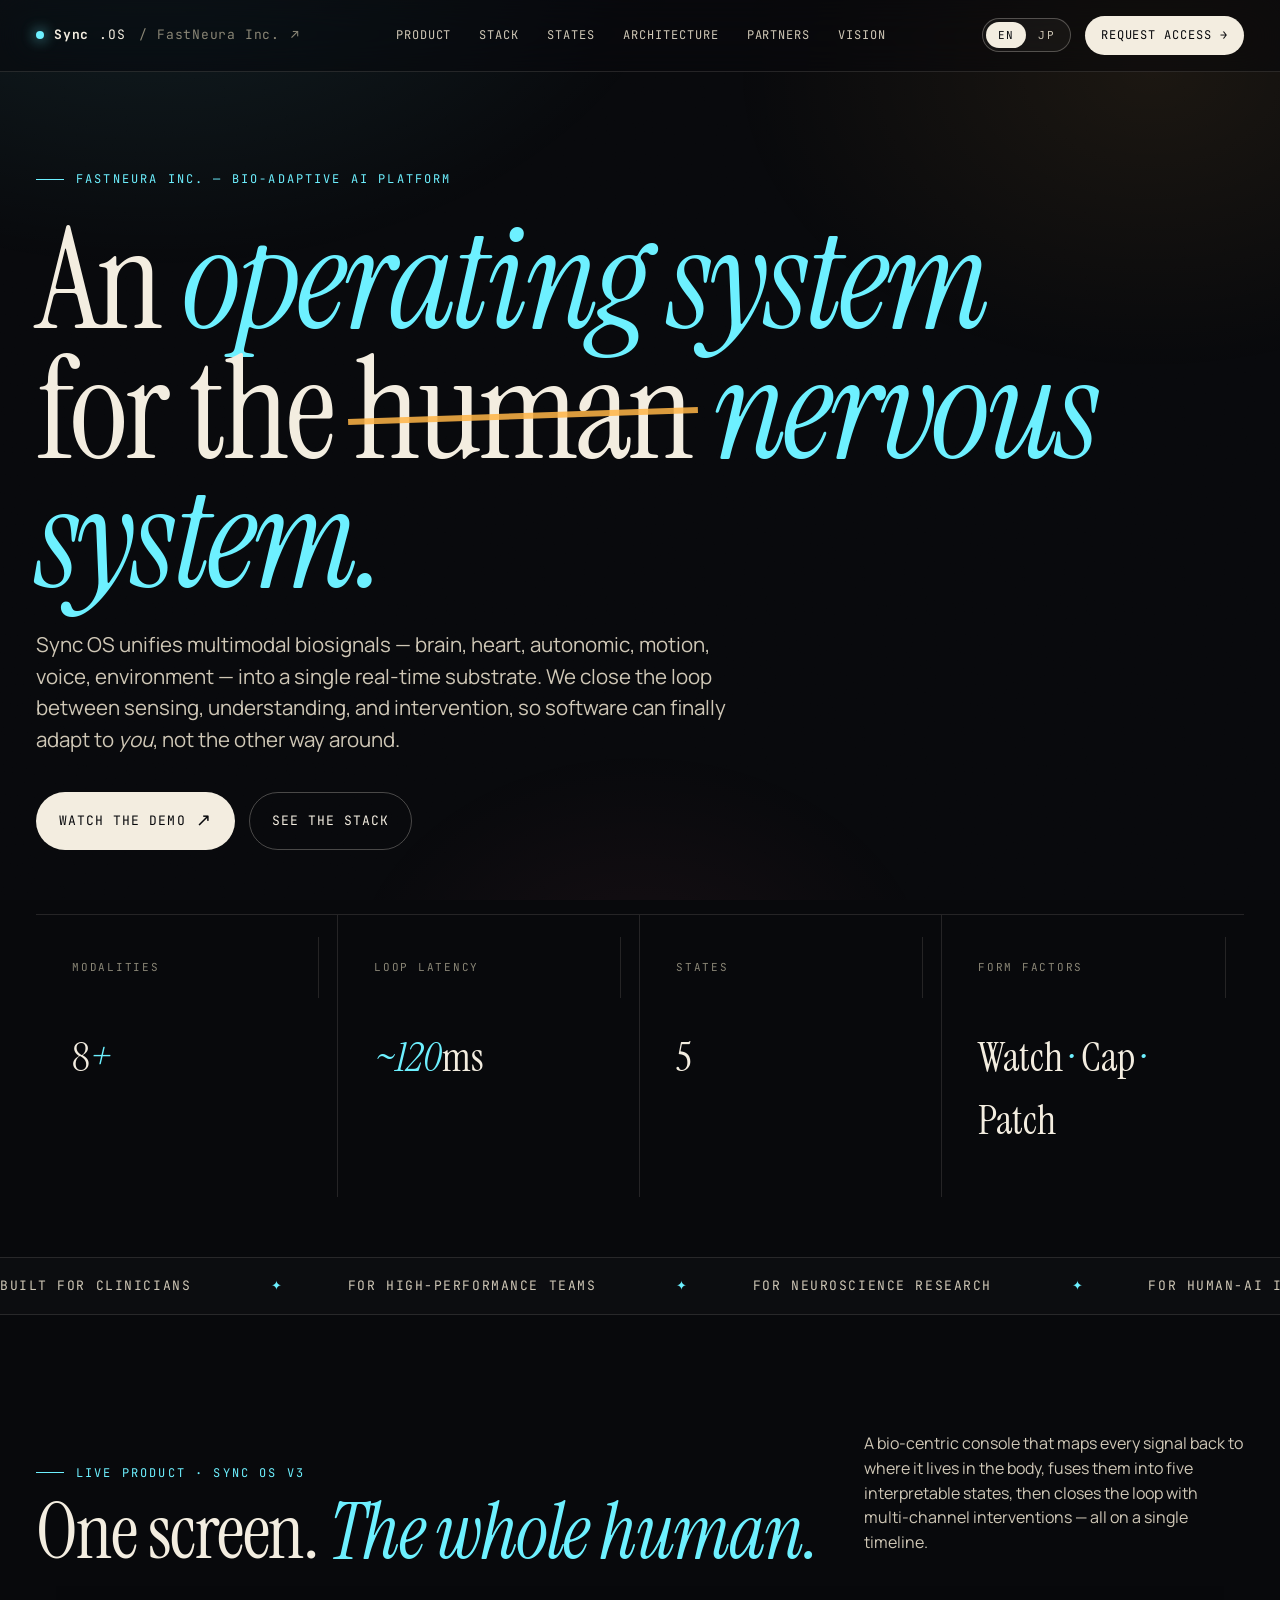
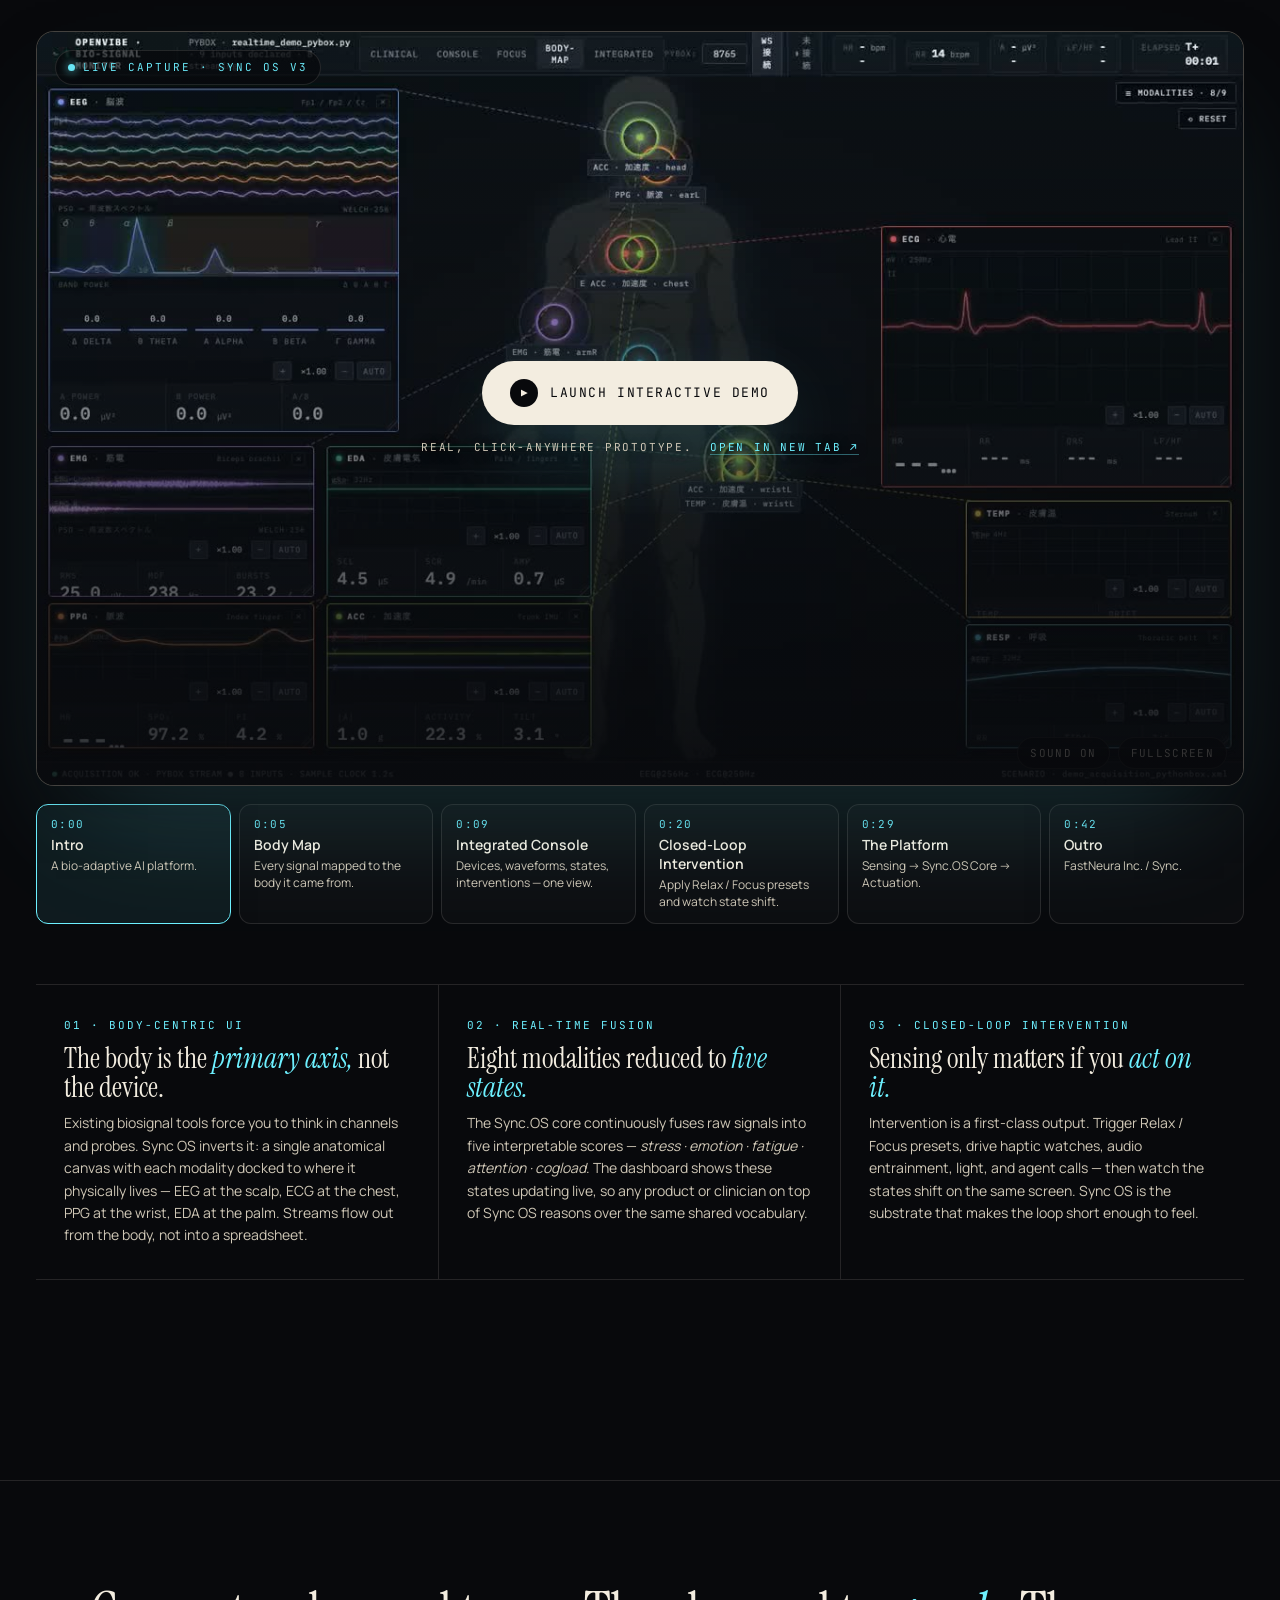
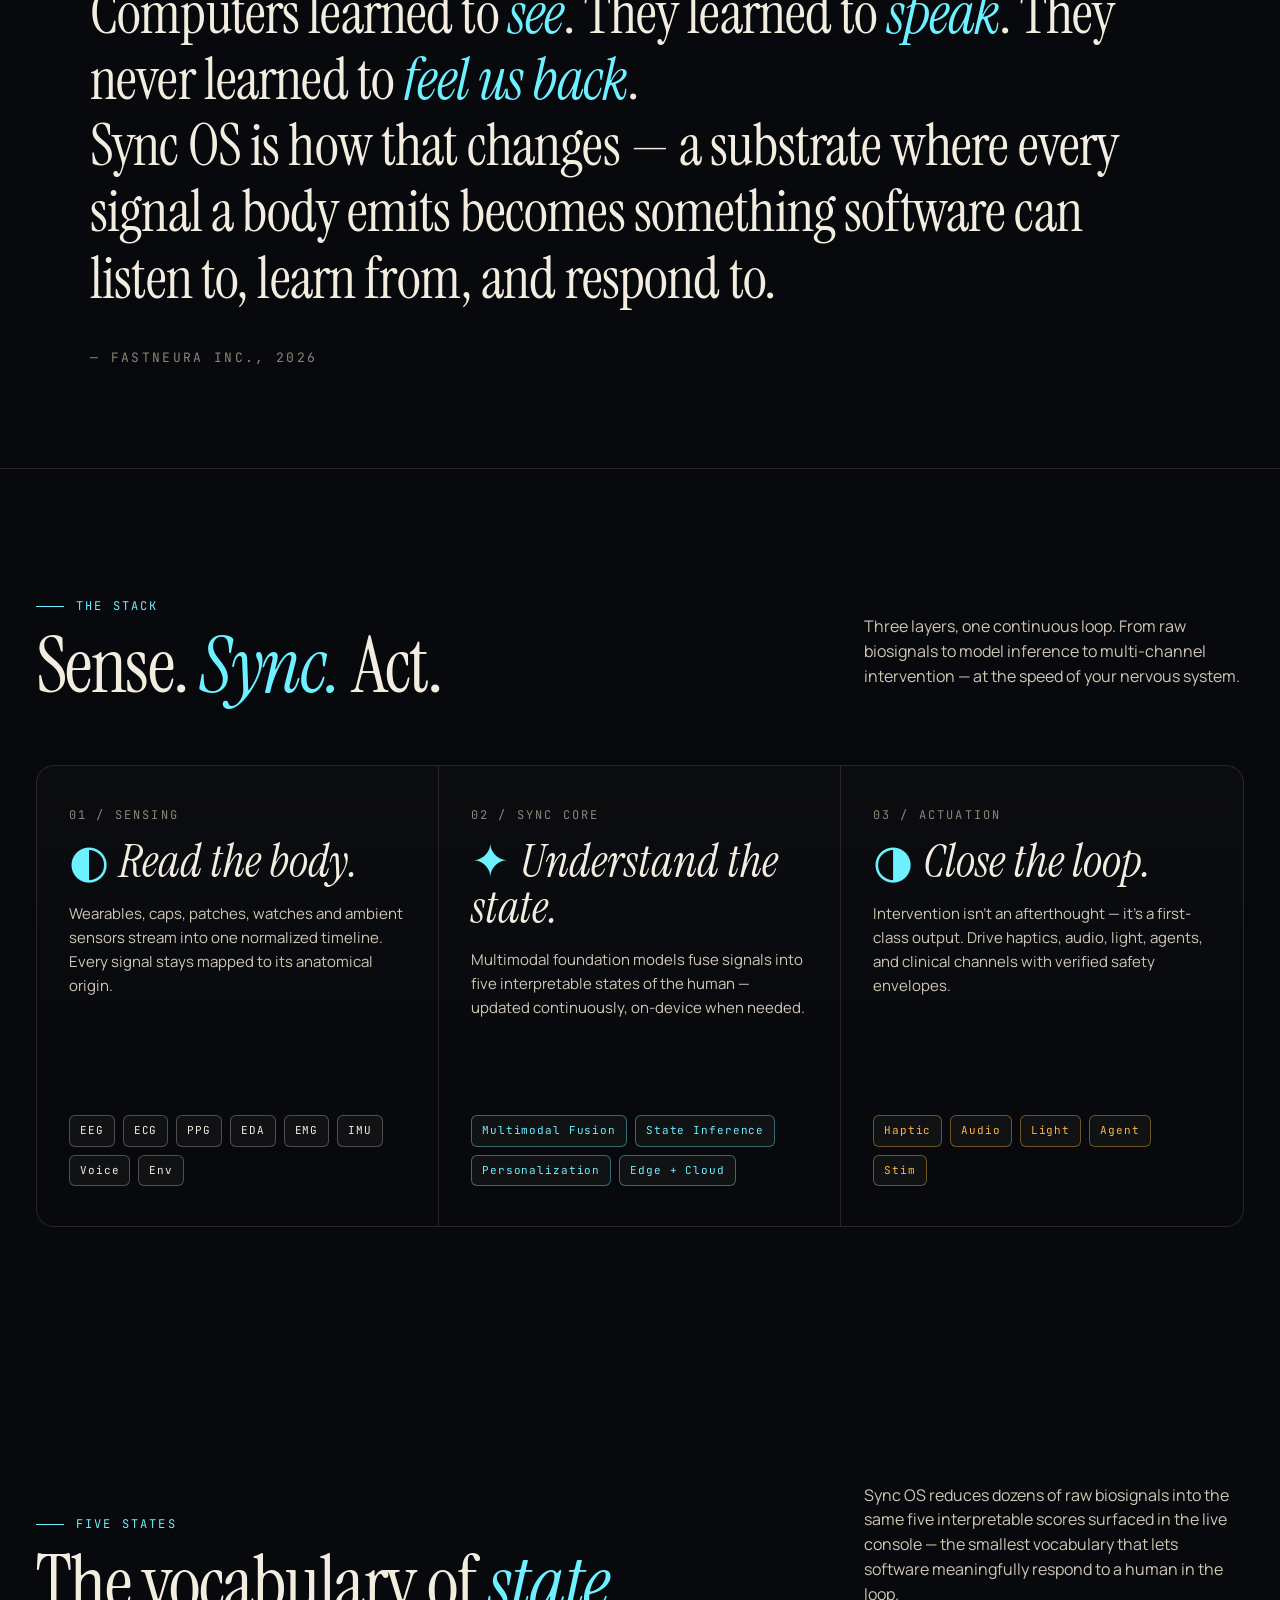
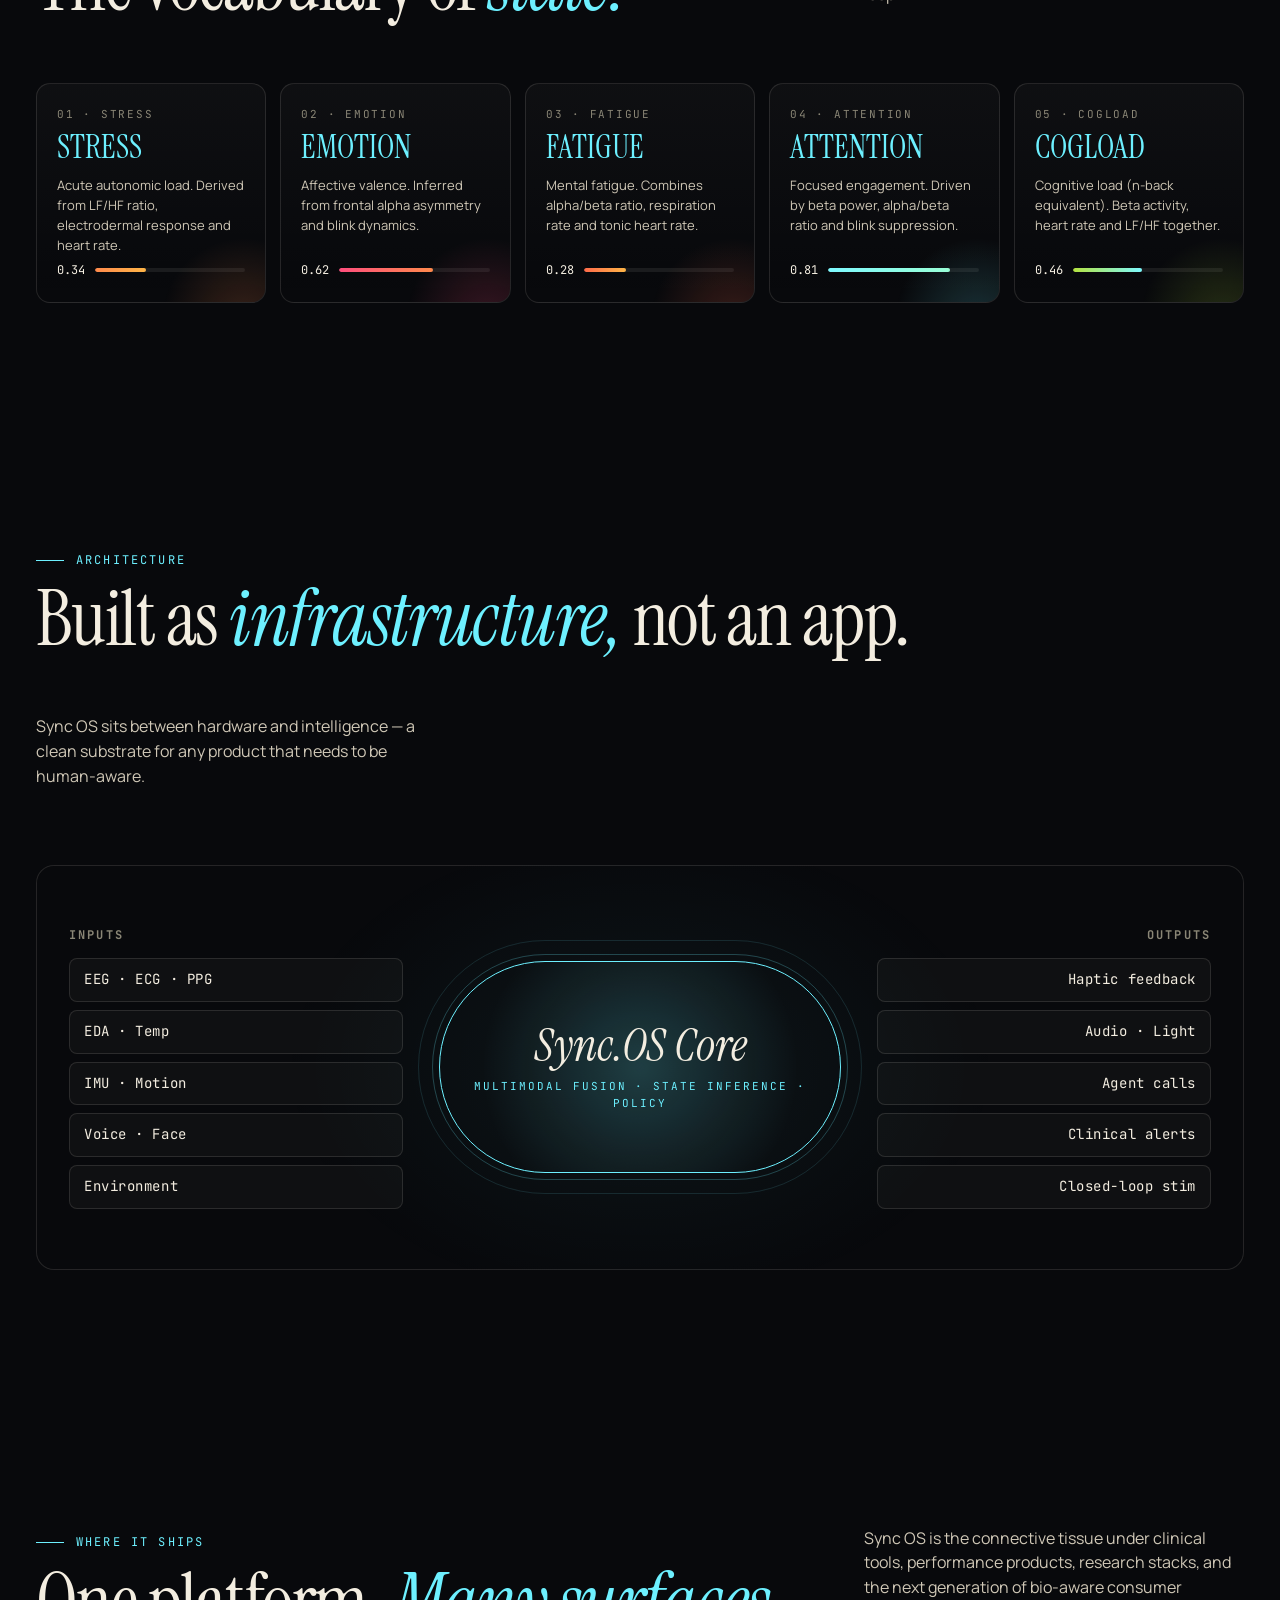
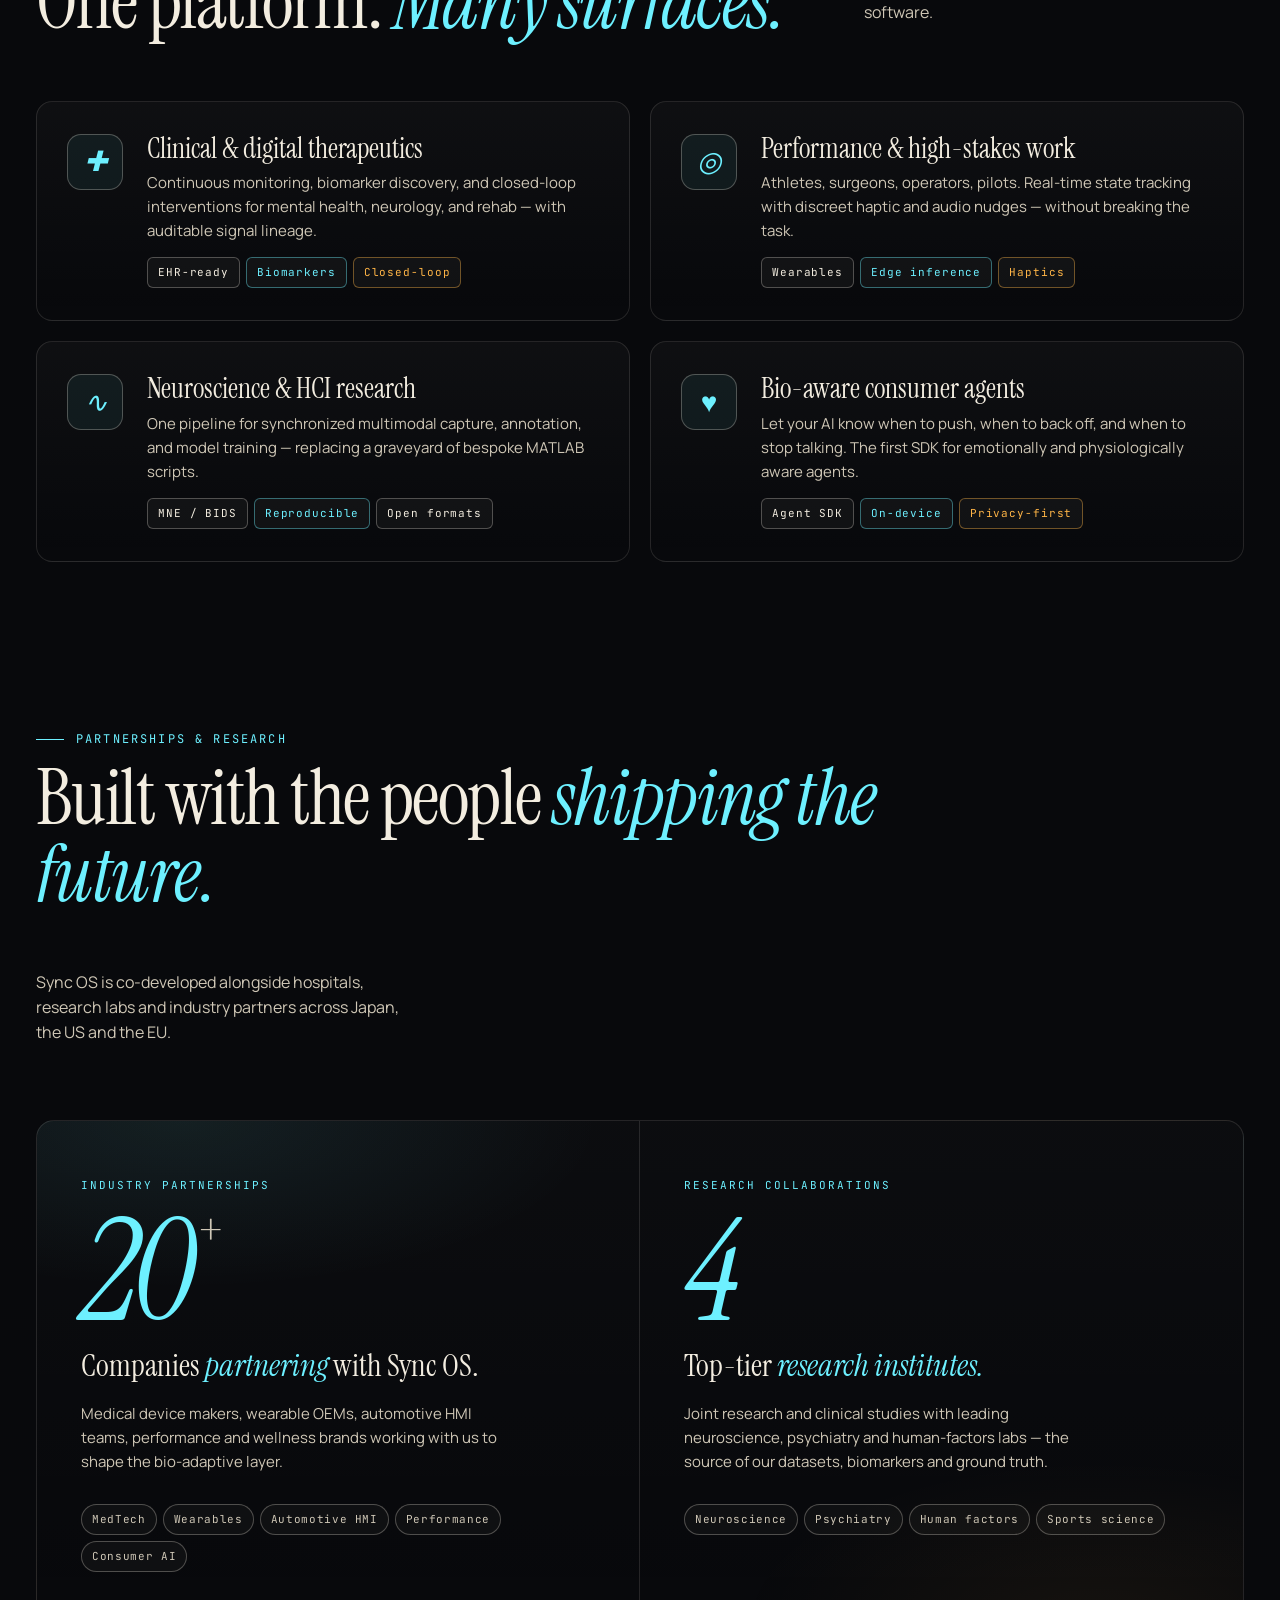
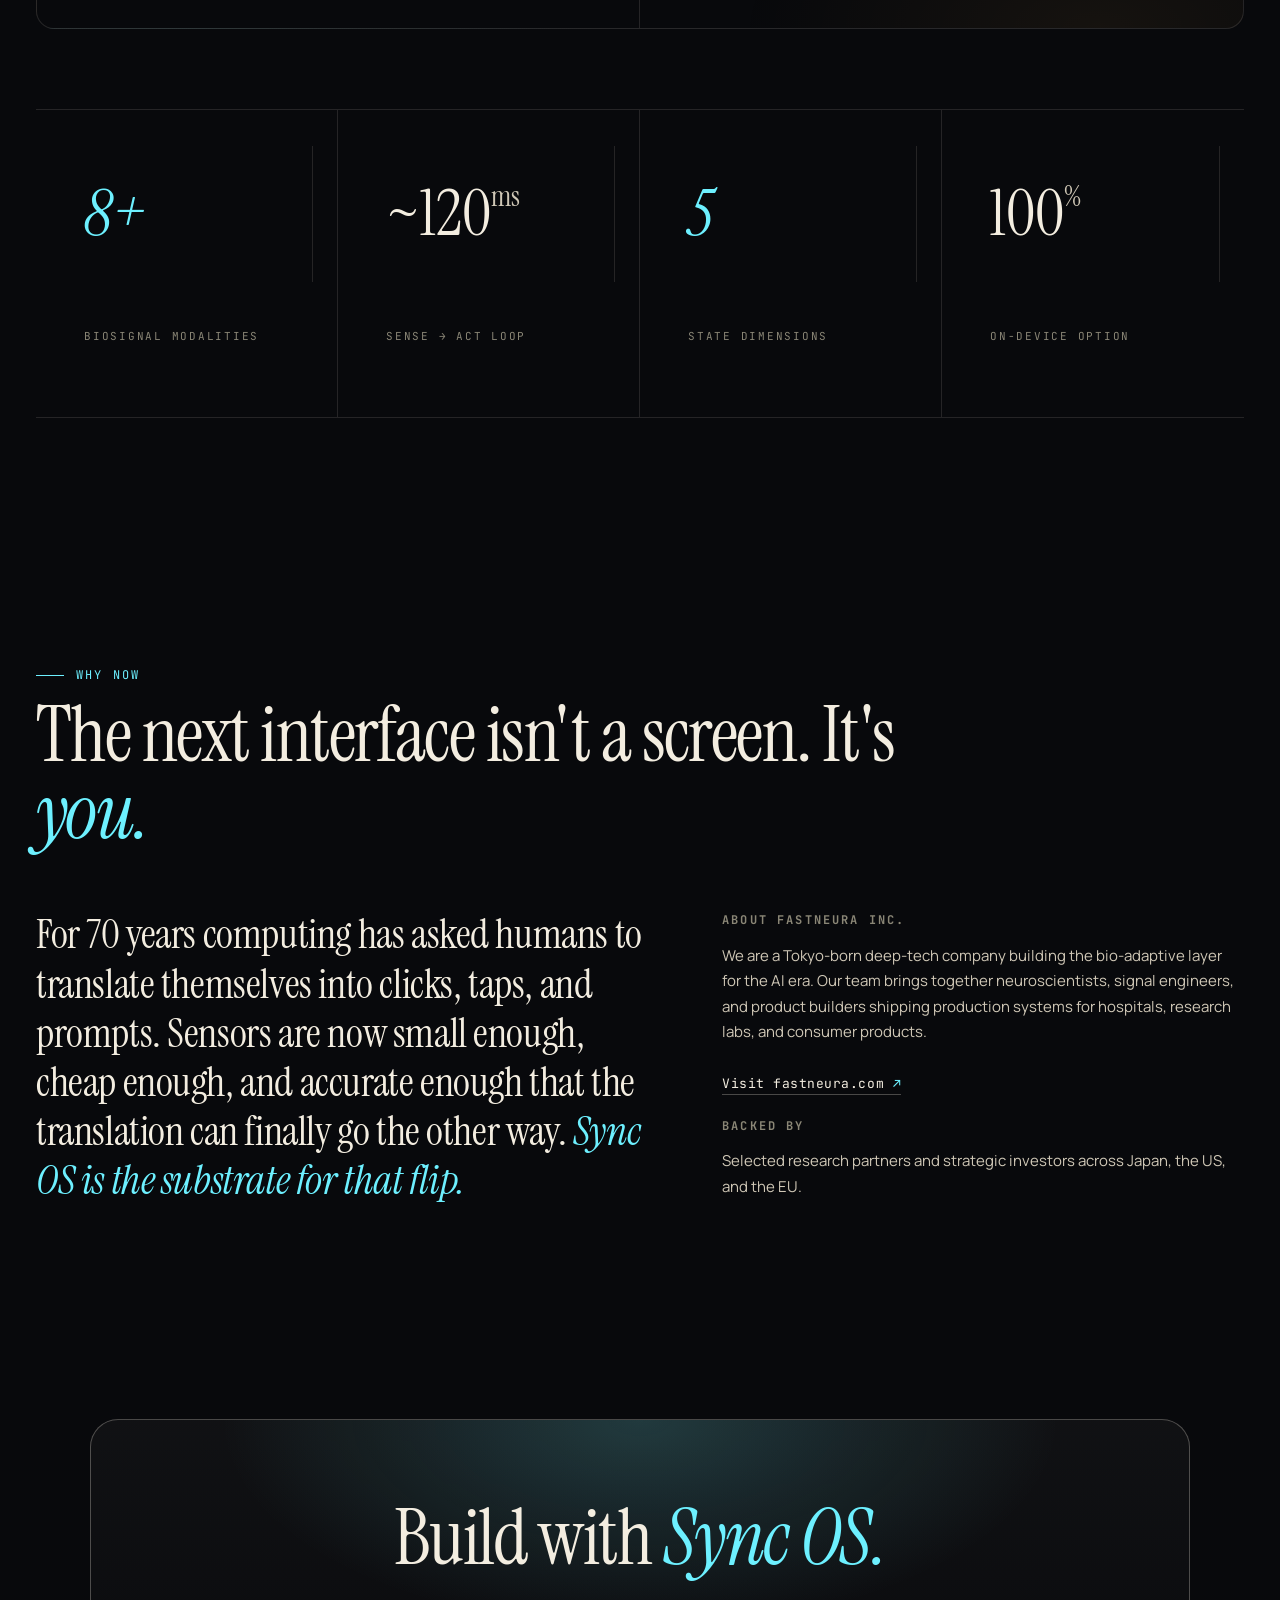
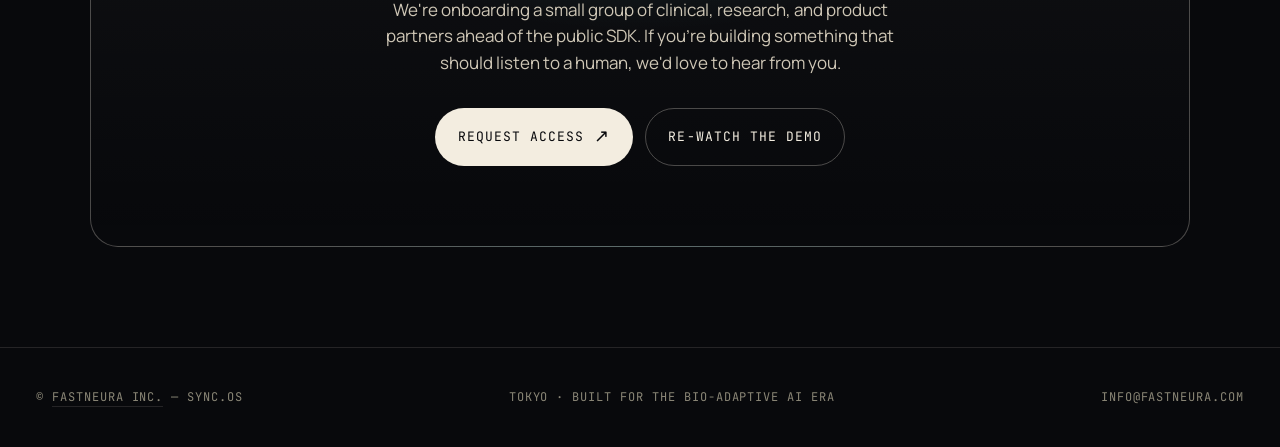
==== commit c70cee6e: "Embed interactive Sync OS demo with launch overlay" ====
--- a/index.html
+++ b/index.html
@@ -355,6 +355,54 @@
     aspect-ratio: 1440 / 900;
   }
   .demo-frame video { display: block; width: 100%; height: 100%; object-fit: cover; }
+  .demo-frame iframe { display: block; width: 100%; height: 100%; border: 0; background: #05060a; }
+  .demo-launch-overlay {
+    position: absolute;
+    inset: 0;
+    z-index: 3;
+    display: flex;
+    align-items: center;
+    justify-content: center;
+    flex-direction: column;
+    gap: 14px;
+    background: linear-gradient(180deg, rgba(8,9,12,0.0) 0%, rgba(8,9,12,0.55) 60%, rgba(8,9,12,0.85) 100%);
+    cursor: pointer;
+    transition: opacity .3s ease, backdrop-filter .3s ease;
+  }
+  .demo-launch-overlay:hover { backdrop-filter: blur(2px); }
+  .demo-launch-overlay.hidden { opacity: 0; pointer-events: none; }
+  .demo-launch-cta {
+    display: inline-flex; align-items: center; gap: 12px;
+    background: var(--paper);
+    color: var(--ink);
+    font-family: var(--mono);
+    font-size: 13px;
+    letter-spacing: 0.12em;
+    text-transform: uppercase;
+    padding: 18px 28px;
+    border-radius: 999px;
+    border: 0;
+    box-shadow: 0 30px 80px -20px rgba(109,240,255,0.4);
+    transition: transform .25s ease, box-shadow .25s ease;
+    cursor: pointer;
+  }
+  .demo-launch-cta:hover { transform: translateY(-2px); box-shadow: 0 40px 100px -20px rgba(109,240,255,0.6); }
+  .demo-launch-cta .play {
+    width: 28px; height: 28px; border-radius: 50%;
+    background: var(--ink); color: var(--paper);
+    display: inline-grid; place-items: center;
+    font-size: 11px; padding-left: 2px;
+  }
+  .demo-launch-hint {
+    font-family: var(--mono);
+    font-size: 11px;
+    letter-spacing: 0.16em;
+    text-transform: uppercase;
+    color: var(--paper-dim);
+    text-shadow: 0 2px 12px rgba(0,0,0,0.6);
+  }
+  .demo-launch-hint a { color: var(--accent); border-bottom: 1px solid rgba(109,240,255,0.4); }
+  .demo-launch-hint a:hover { border-bottom-color: var(--accent); }
   .demo-tag {
     position: absolute;
     top: 18px; left: 18px;
@@ -1070,13 +1118,25 @@
   </div>
 
   <div class="demo reveal" style="padding:0;">
-    <div class="demo-frame">
+    <div class="demo-frame" id="demoFrame">
       <div class="demo-tag"><span class="dot"></span><span data-i18n="demo.tag">Live capture · Sync OS v3</span></div>
       <video
         id="demoVideo"
         src="./assets/sync_os_demo.mp4"
         poster="./assets/sync_os_demo_poster.jpg"
         autoplay muted loop playsinline preload="metadata"></video>
+
+      <div class="demo-launch-overlay" id="demoLaunchOverlay" role="button" tabindex="0" aria-label="Launch interactive demo">
+        <button class="demo-launch-cta" id="demoLaunchBtn" type="button">
+          <span class="play">▶</span>
+          <span data-i18n="demo.launch.cta">Launch interactive demo</span>
+        </button>
+        <div class="demo-launch-hint">
+          <span data-i18n="demo.launch.hint">Real, click-anywhere prototype.</span>
+          &nbsp;<a href="./demo/" target="_blank" rel="noopener" data-i18n="demo.launch.newtab" onclick="event.stopPropagation();">Open in new tab ↗</a>
+        </div>
+      </div>
+
       <div class="demo-controls">
         <button class="demo-ctrl" id="demoSound" data-i18n="demo.sound.on">Sound on</button>
         <button class="demo-ctrl" id="demoFs" data-i18n="demo.fullscreen">Fullscreen</button>
@@ -1523,6 +1583,9 @@
       "demo.sound.on": "Sound on",
       "demo.sound.off": "Sound off",
       "demo.fullscreen": "Fullscreen",
+      "demo.launch.cta": "Launch interactive demo",
+      "demo.launch.hint": "Real, click-anywhere prototype.",
+      "demo.launch.newtab": "Open in new tab ↗",
 
       "chapter.intro.title": "Intro",
       "chapter.intro.sub": "A bio-adaptive AI platform.",
@@ -1701,6 +1764,9 @@
       "demo.sound.on": "音声オン",
       "demo.sound.off": "音声オフ",
       "demo.fullscreen": "全画面",
+      "demo.launch.cta": "インタラクティブデモを起動",
+      "demo.launch.hint": "ブラウザ上で実際に触れるプロトタイプ。",
+      "demo.launch.newtab": "新しいタブで開く ↗",
 
       "chapter.intro.title": "イントロ",
       "chapter.intro.sub": "バイオアダプティブAIプラットフォーム。",
@@ -1927,15 +1993,61 @@
     const fs = document.getElementById('demoFs');
     if (fs) {
       fs.addEventListener('click', () => {
-        const el = v.parentElement;
+        const target = document.getElementById('demoFrame') || v.parentElement;
         if (document.fullscreenElement) {
           document.exitFullscreen();
-        } else if (el.requestFullscreen) {
-          el.requestFullscreen();
+        } else if (target.requestFullscreen) {
+          target.requestFullscreen();
         }
       });
     }
   }
+
+  // === Launch interactive demo (swap video -> iframe on demand) ===
+  const demoFrame = document.getElementById('demoFrame');
+  const launchOverlay = document.getElementById('demoLaunchOverlay');
+  const launchBtn = document.getElementById('demoLaunchBtn');
+  const soundCtrl = document.getElementById('demoSound');
+  let demoLaunched = false;
+
+  function launchInteractiveDemo() {
+    if (demoLaunched || !demoFrame) return;
+    demoLaunched = true;
+
+    if (v) {
+      try { v.pause(); } catch (e) {}
+      v.style.display = 'none';
+    }
+    if (soundCtrl) soundCtrl.style.display = 'none';
+
+    const iframe = document.createElement('iframe');
+    iframe.src = './demo/';
+    iframe.title = 'Sync OS interactive demo';
+    iframe.allow = 'fullscreen';
+    iframe.setAttribute('allowfullscreen', '');
+    demoFrame.insertBefore(iframe, demoFrame.firstChild);
+
+    if (launchOverlay) launchOverlay.classList.add('hidden');
+  }
+
+  if (launchOverlay) {
+    launchOverlay.addEventListener('click', (e) => {
+      if (e.target.tagName === 'A') return;
+      launchInteractiveDemo();
+    });
+    launchOverlay.addEventListener('keydown', (e) => {
+      if (e.key === 'Enter' || e.key === ' ') {
+        e.preventDefault();
+        launchInteractiveDemo();
+      }
+    });
+  }
+  if (launchBtn) {
+    launchBtn.addEventListener('click', (e) => {
+      e.stopPropagation();
+      launchInteractiveDemo();
+    });
+  }
 </script>
 
 </body>
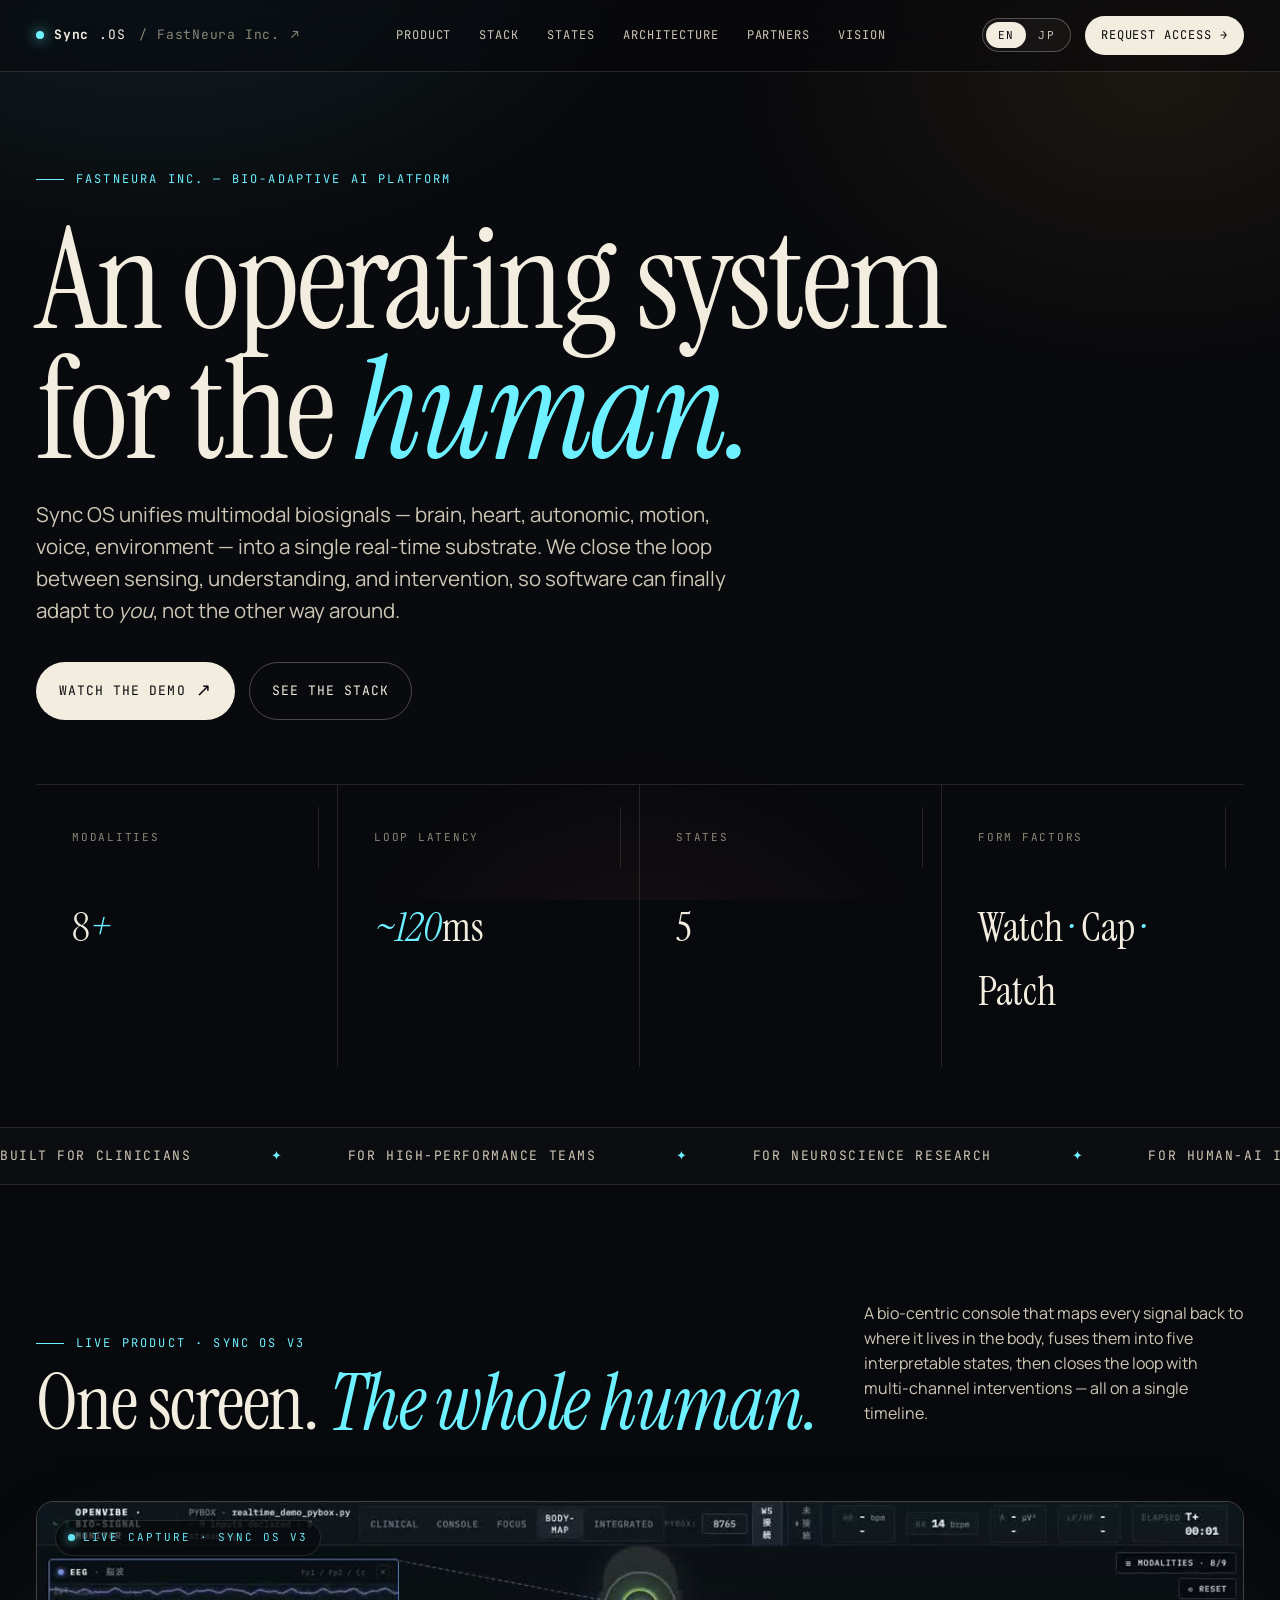
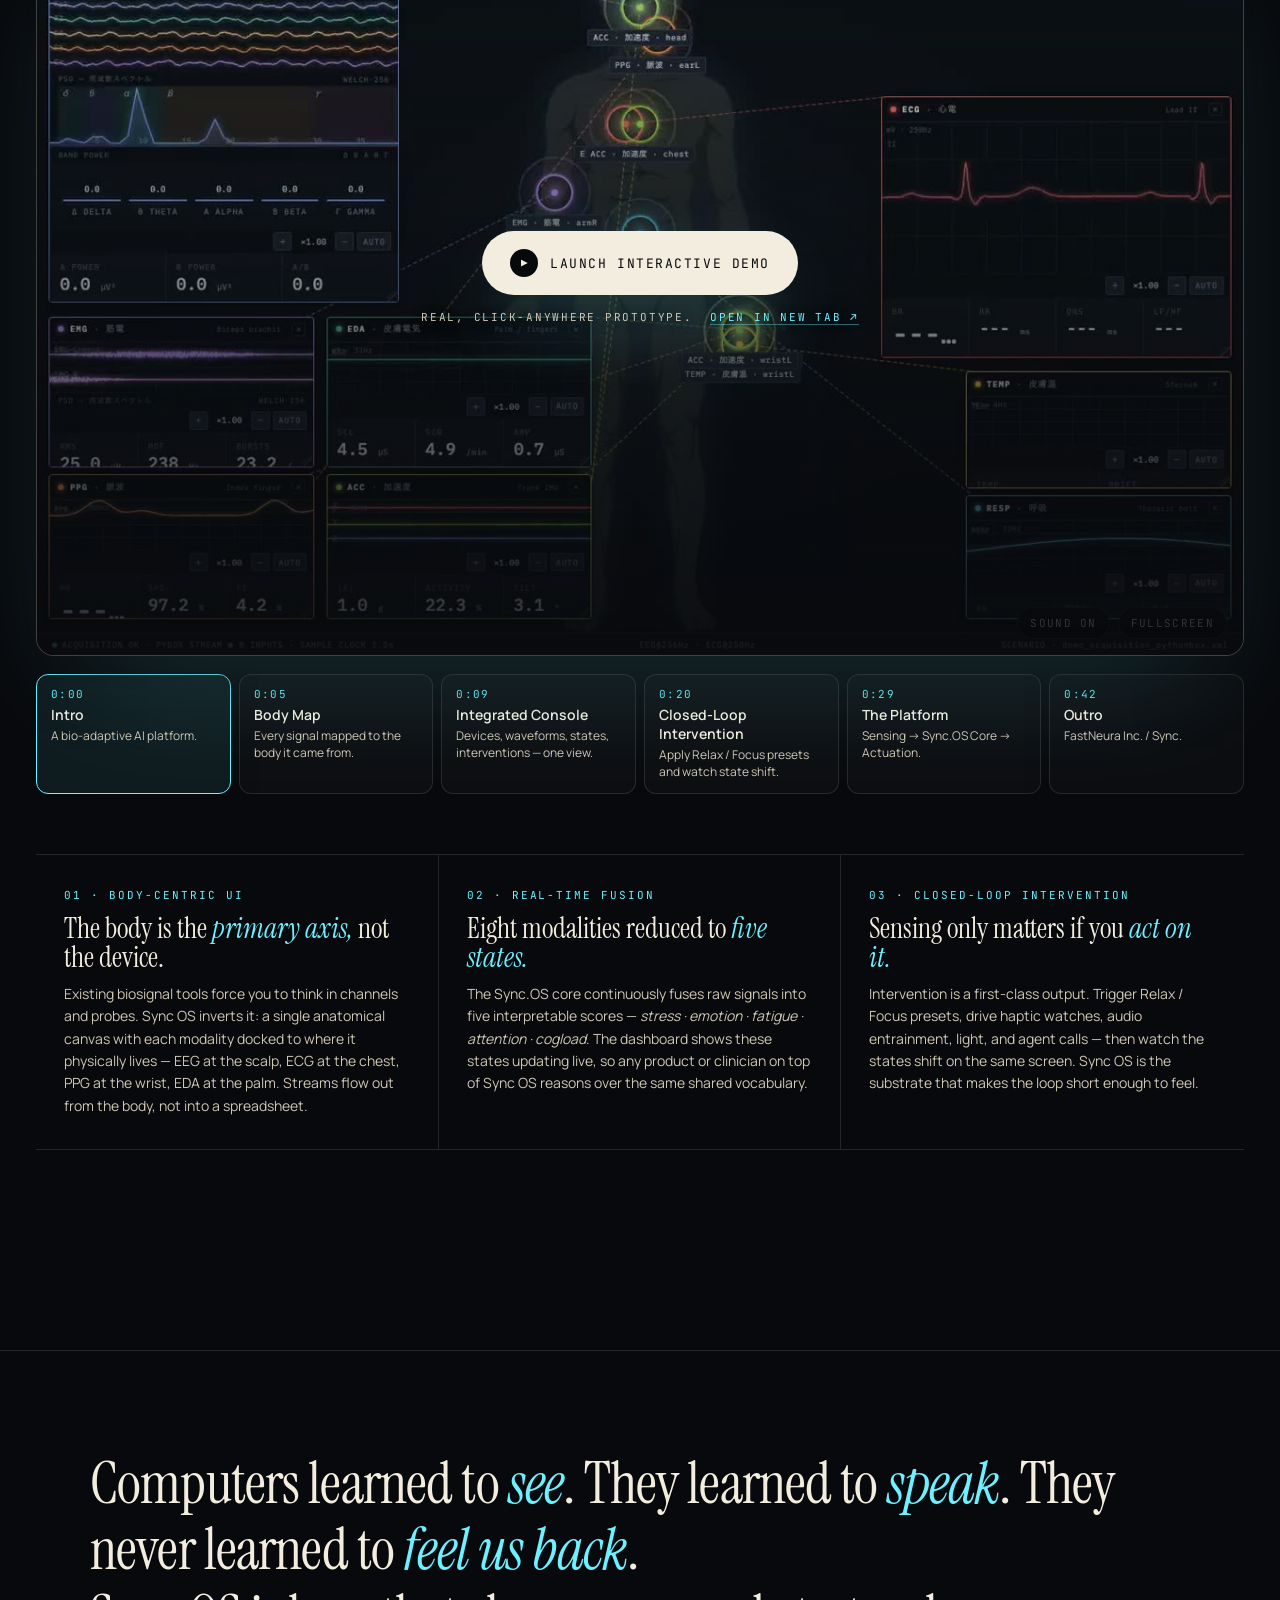
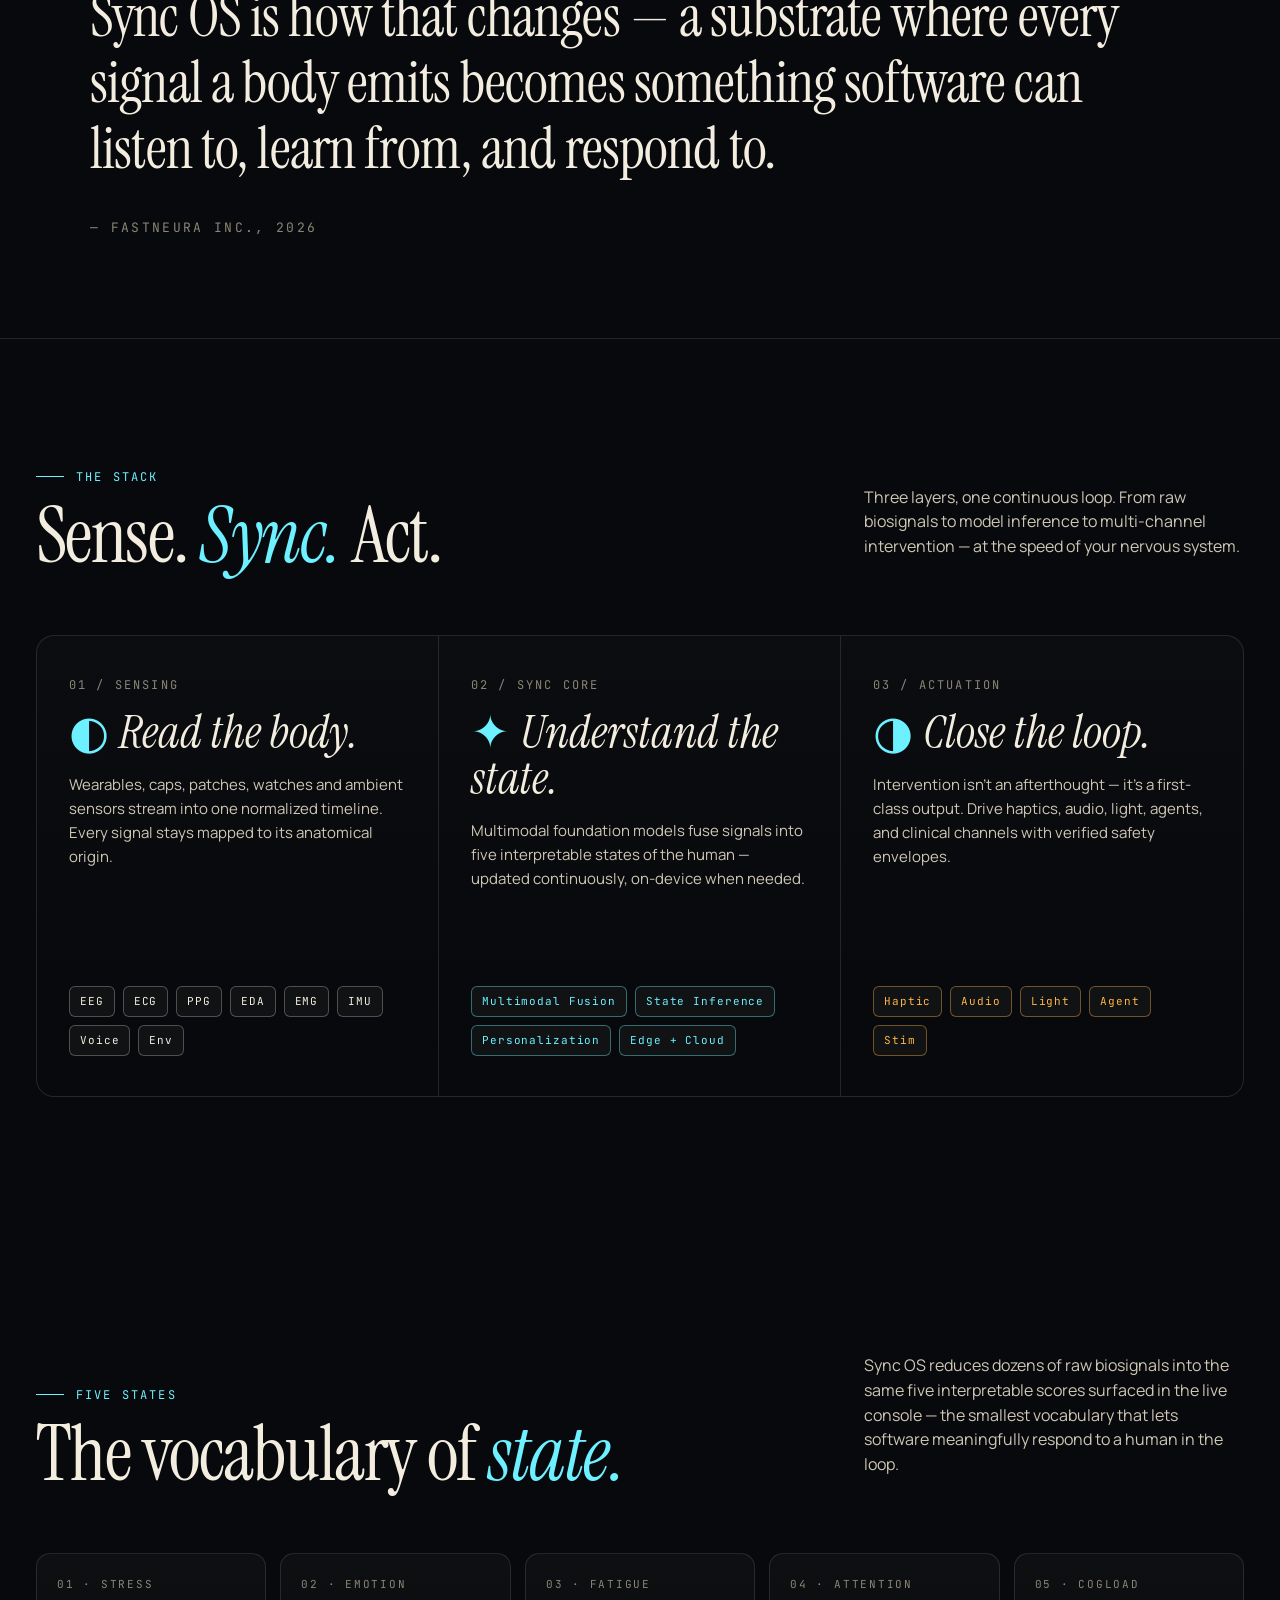
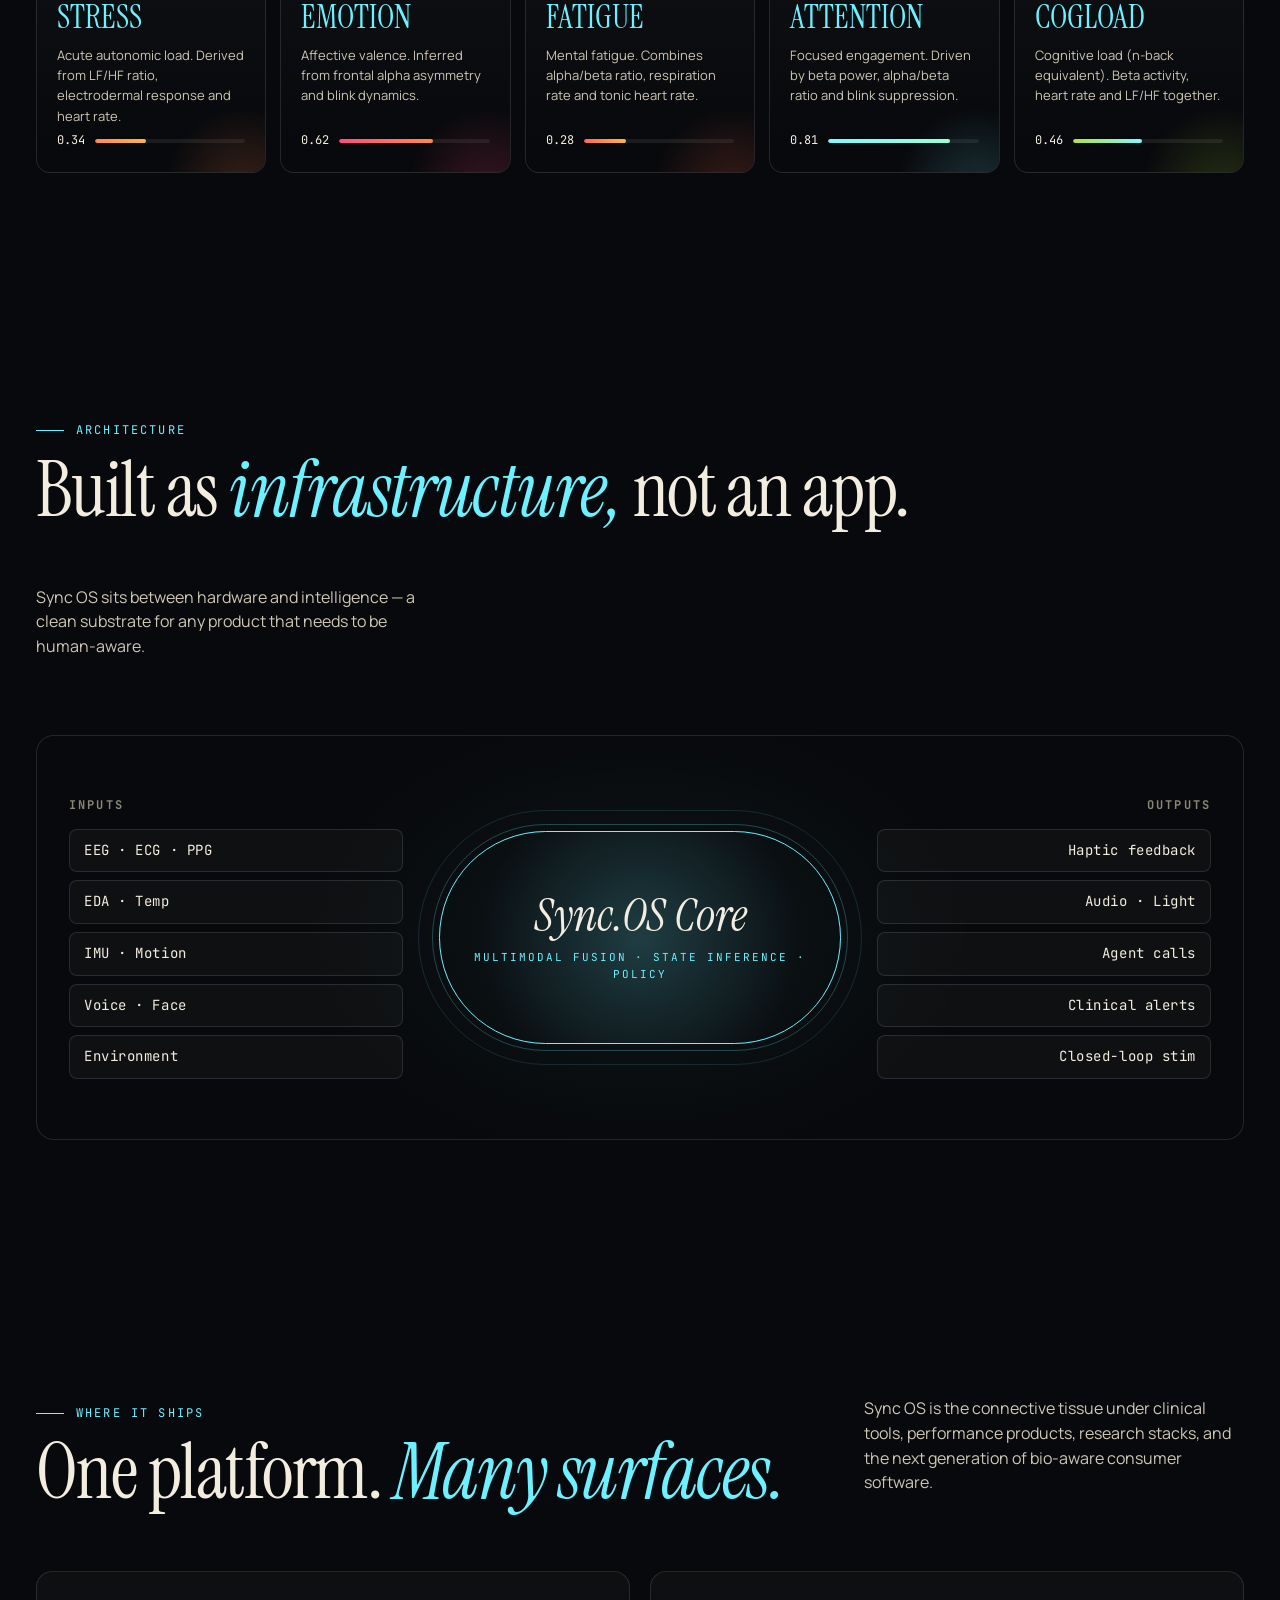
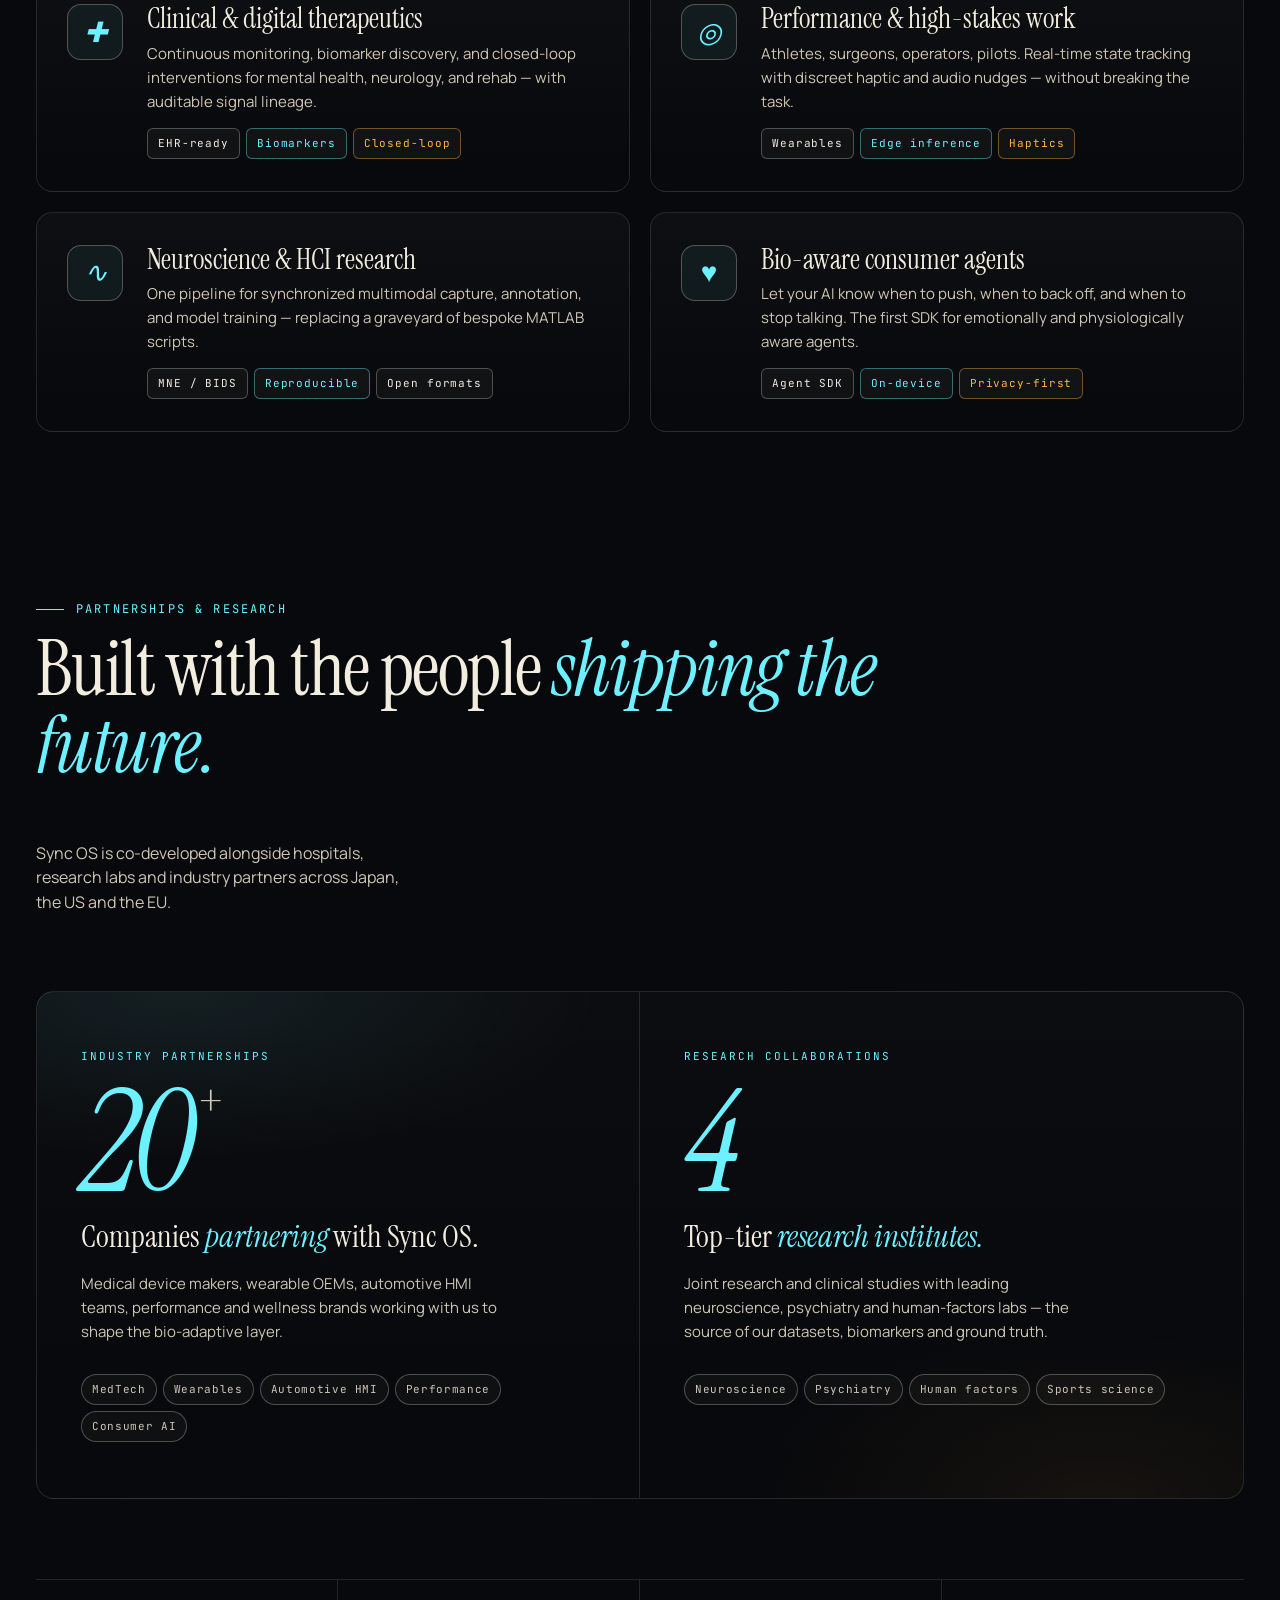
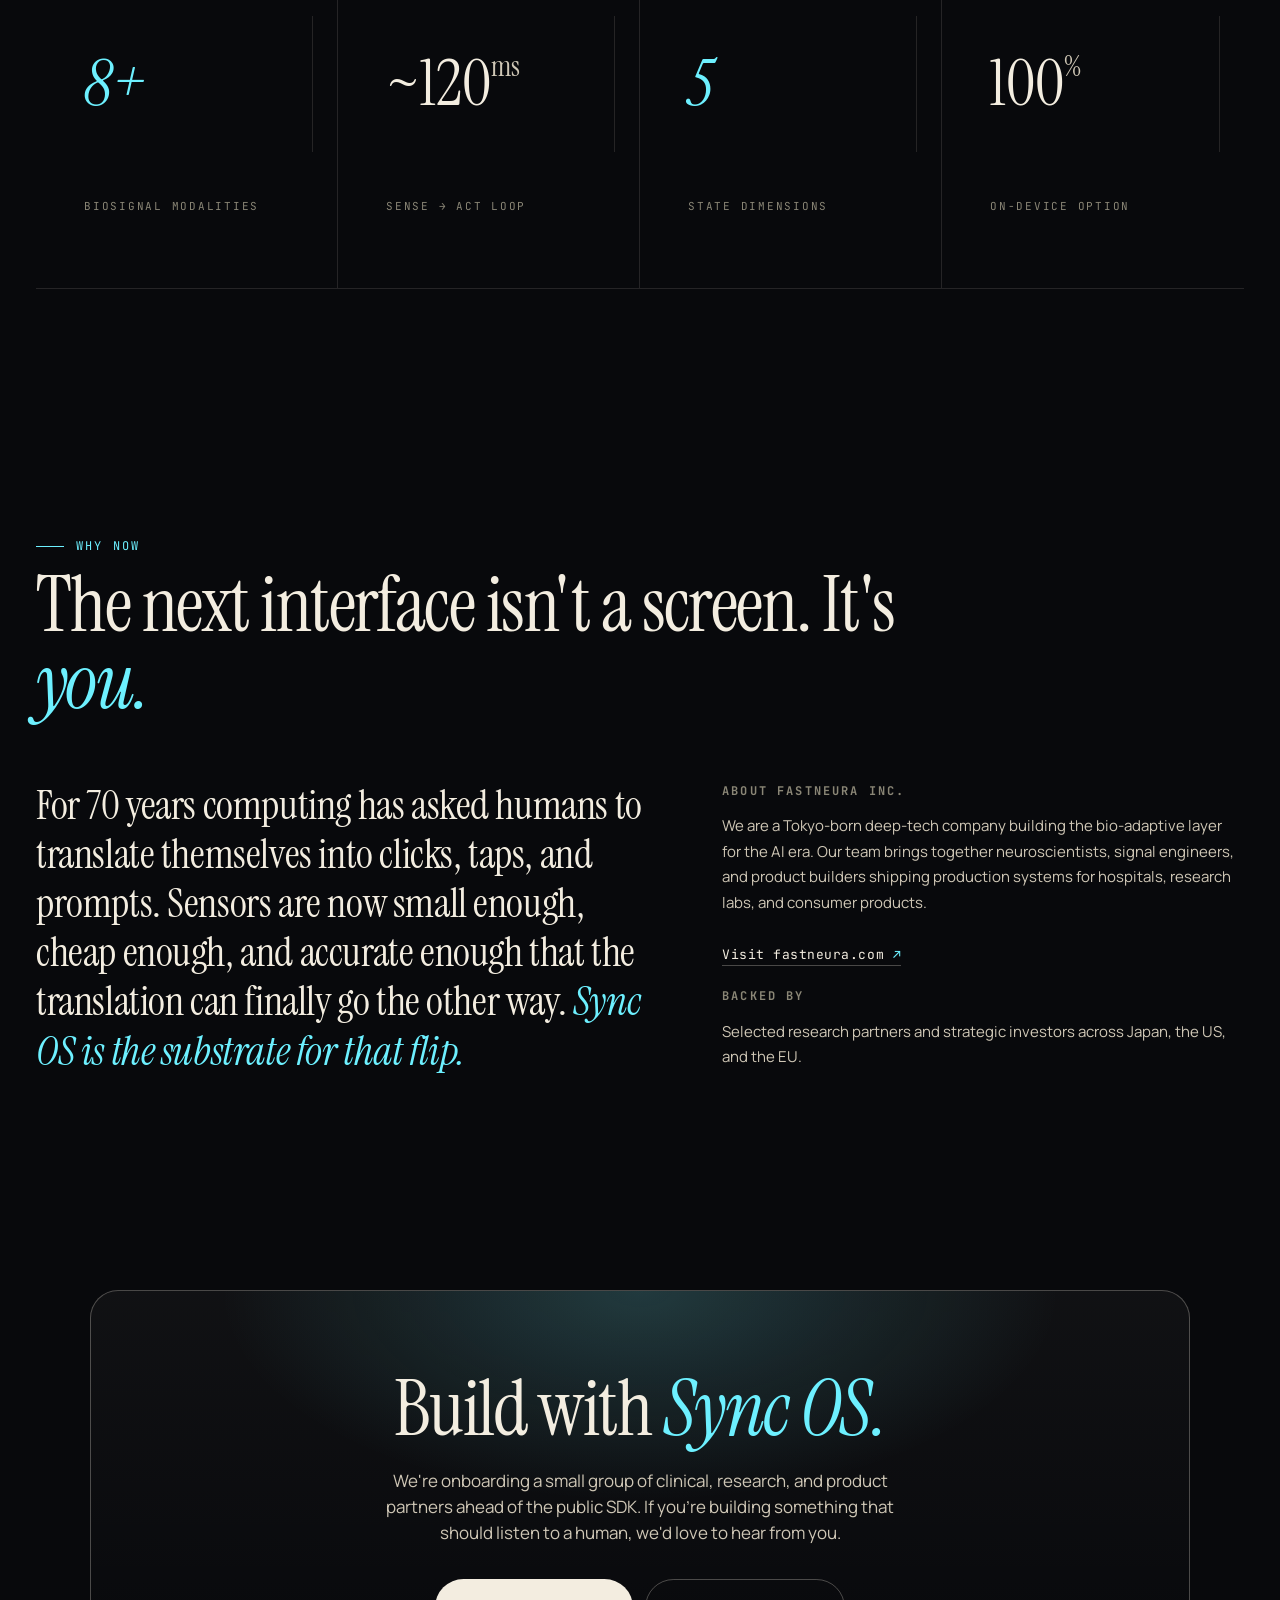
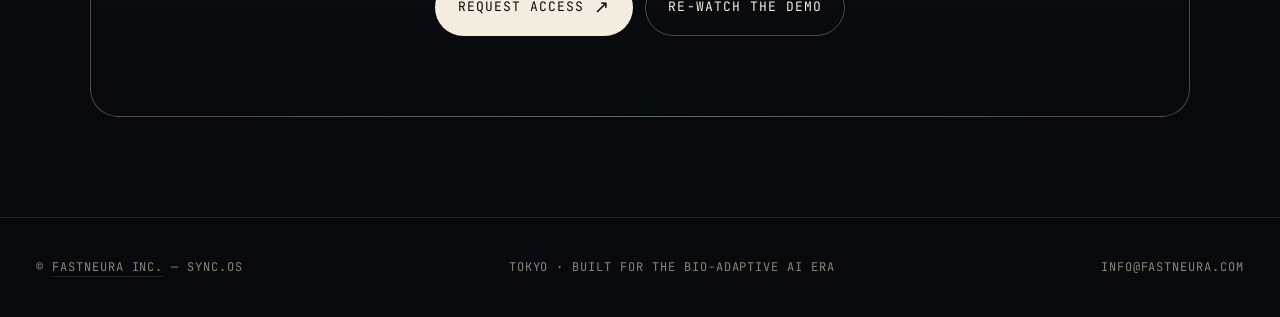
==== commit 7dd0be85: "Hero: drop strikethrough, emphasize 'human' as the punchline word" ====
--- a/index.html
+++ b/index.html
@@ -1066,8 +1066,8 @@
 <section class="hero">
   <span class="eyebrow" data-i18n="hero.eyebrow">FastNeura Inc. — Bio-Adaptive AI Platform</span>
   <h1 data-i18n="hero.h1">
-    An <em>operating&nbsp;system</em><br/>
-    for the <span class="strike">human</span> <em>nervous system.</em>
+    An operating system<br/>
+    for the <em>human.</em>
   </h1>
   <p class="hero-sub" data-i18n="hero.sub">
     Sync OS unifies multimodal biosignals — brain, heart, autonomic, motion, voice, environment —
@@ -1560,7 +1560,7 @@
       "nav.cta": "Request access →",
 
       "hero.eyebrow": "FastNeura Inc. — Bio-Adaptive AI Platform",
-      "hero.h1": 'An <em>operating&nbsp;system</em><br/>for the <span class="strike">human</span> <em>nervous system.</em>',
+      "hero.h1": 'An operating system<br/>for the <em>human.</em>',
       "hero.sub": "Sync OS unifies multimodal biosignals — brain, heart, autonomic, motion, voice, environment — into a single real-time substrate. We close the loop between sensing, understanding, and intervention, so software can finally adapt to <em>you</em>, not the other way around.",
       "hero.btn1": 'Watch the demo <span class="arrow">↗</span>',
       "hero.btn2": "See the stack",
@@ -1741,7 +1741,7 @@
       "nav.cta": "アクセス申請 →",
 
       "hero.eyebrow": "FastNeura Inc. — バイオアダプティブAIプラットフォーム",
-      "hero.h1": '<em>人間の神経系</em>のための、<br/><span class="strike">人</span>の<em>オペレーティングシステム。</em>',
+      "hero.h1": '<em>人間</em>のための<br/>オペレーティングシステム。',
       "hero.sub": "Sync OS は、脳・心臓・自律神経・モーション・音声・環境などのマルチモーダル生体信号を、ひとつのリアルタイム基盤に統合します。センシング・理解・介入をクローズドループで結び、ソフトウェアがついに <em>あなた</em> に合わせて動く時代へ。",
       "hero.btn1": 'デモを見る <span class="arrow">↗</span>',
       "hero.btn2": "スタックを見る",
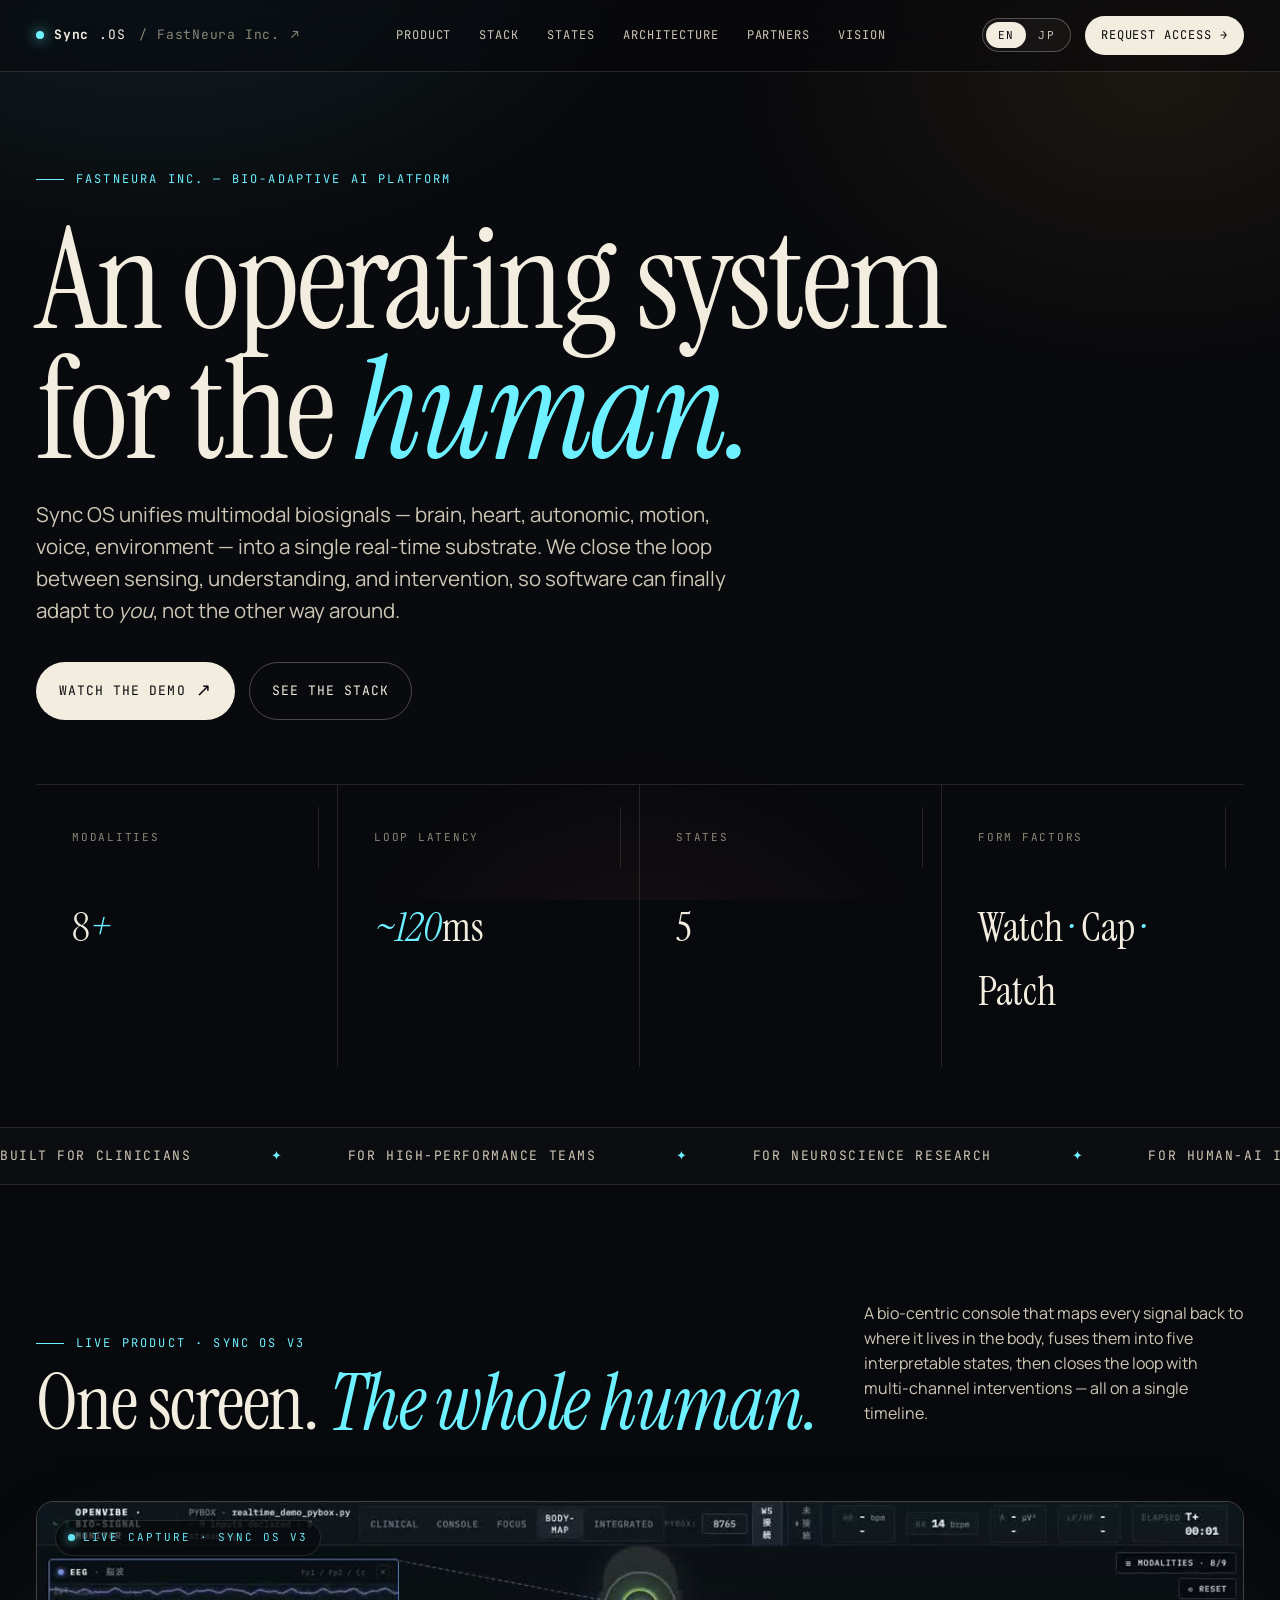
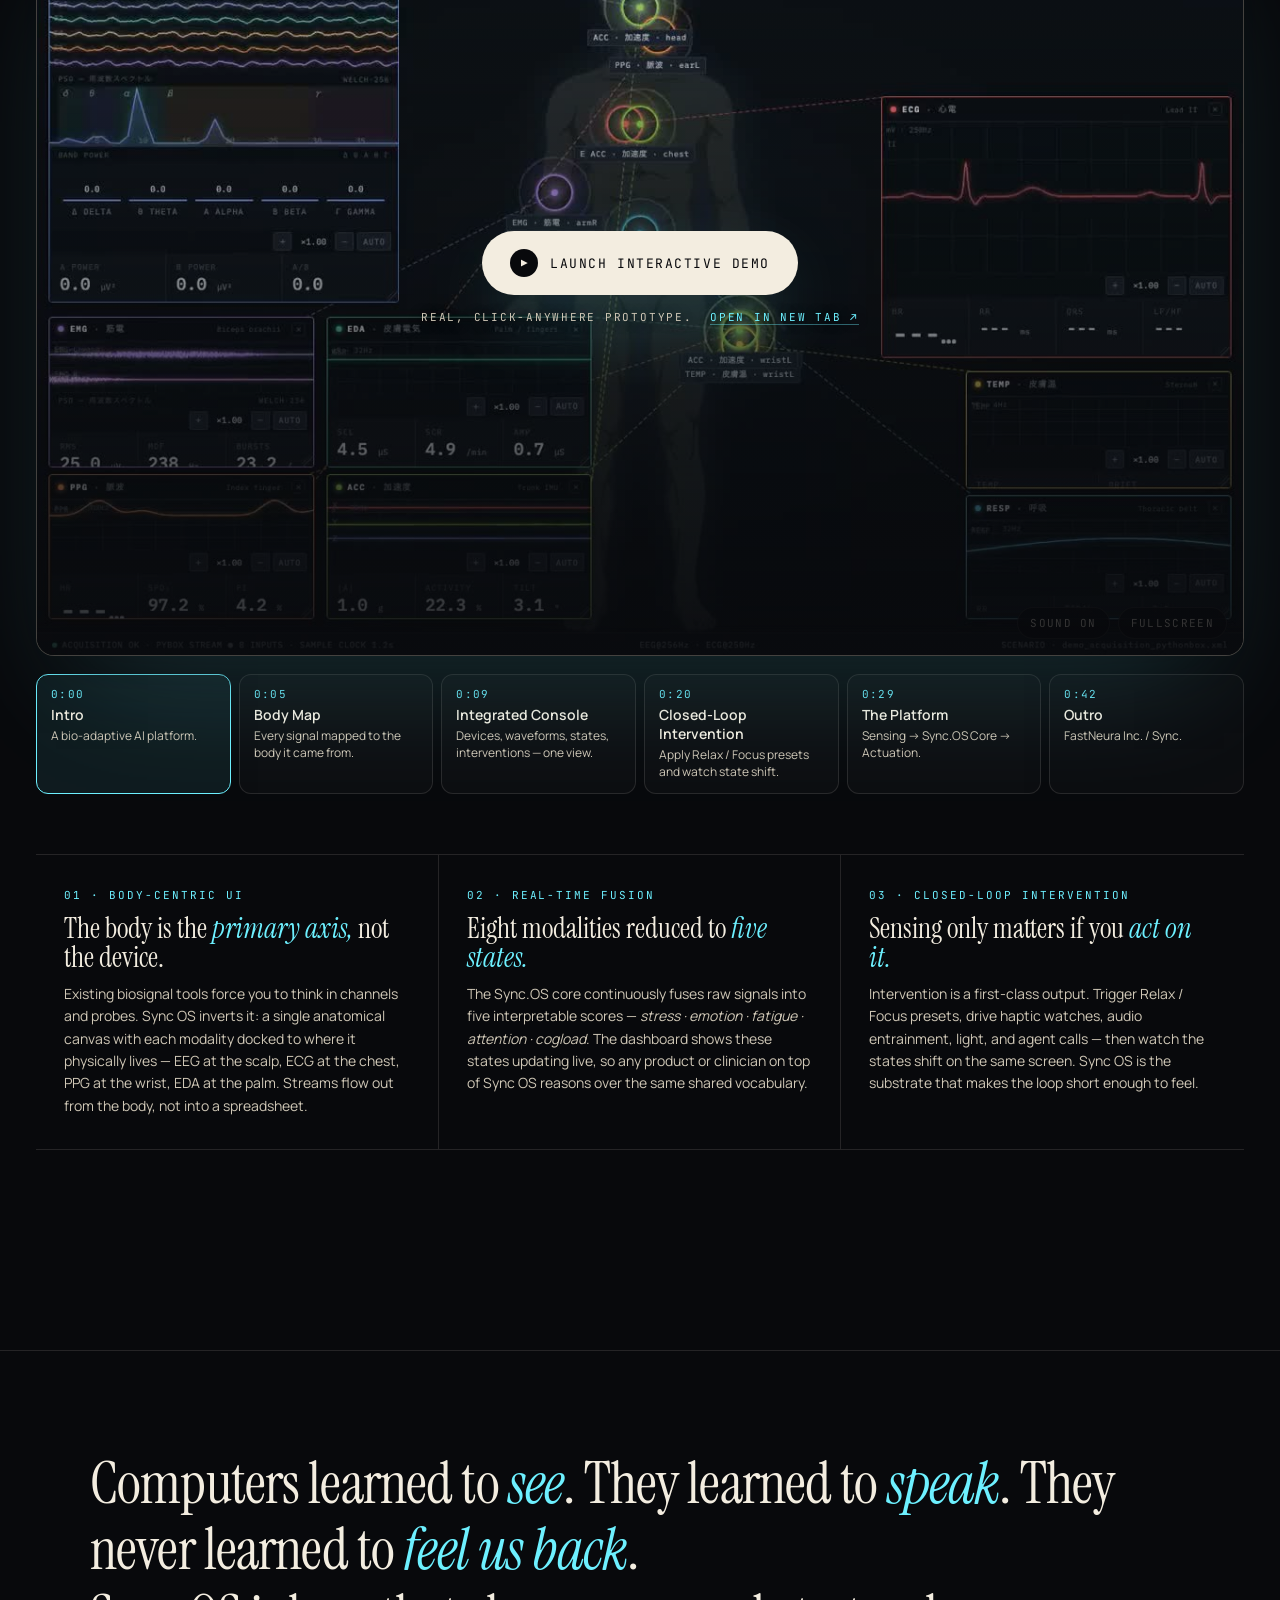
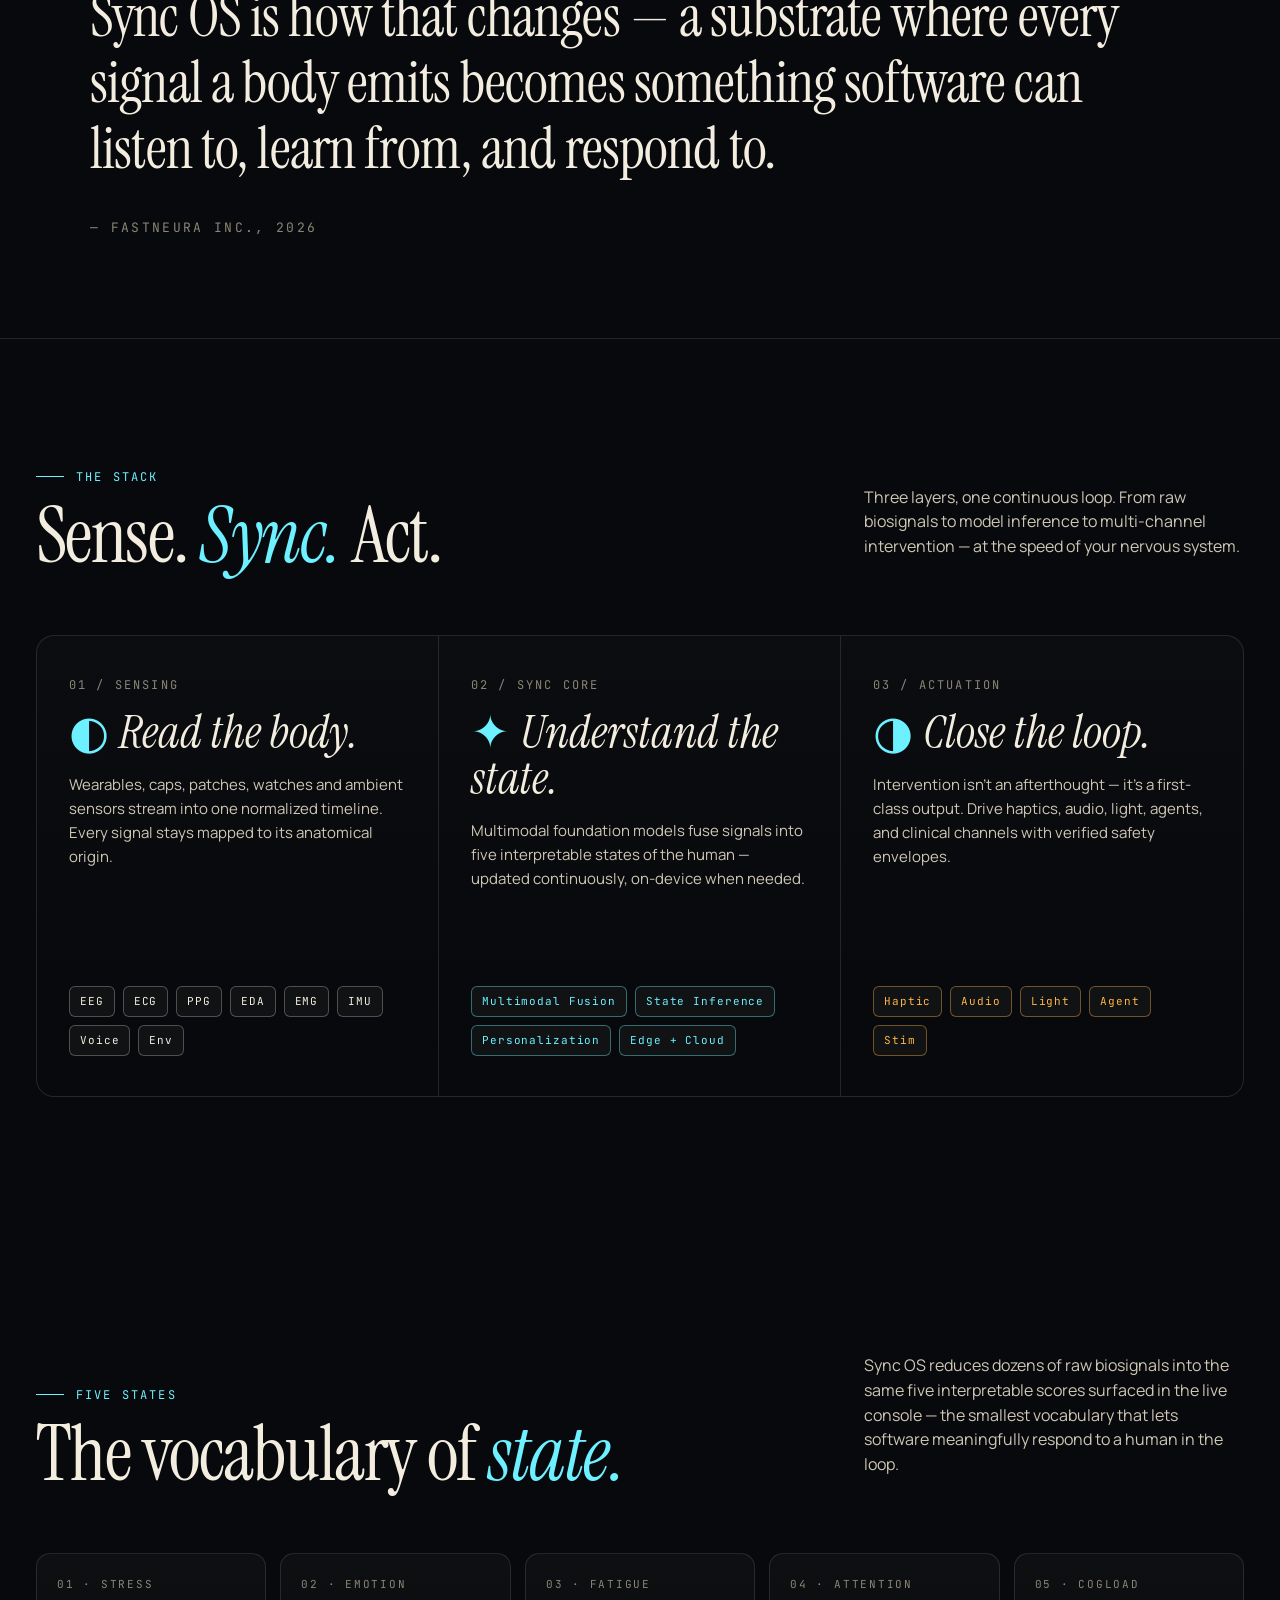
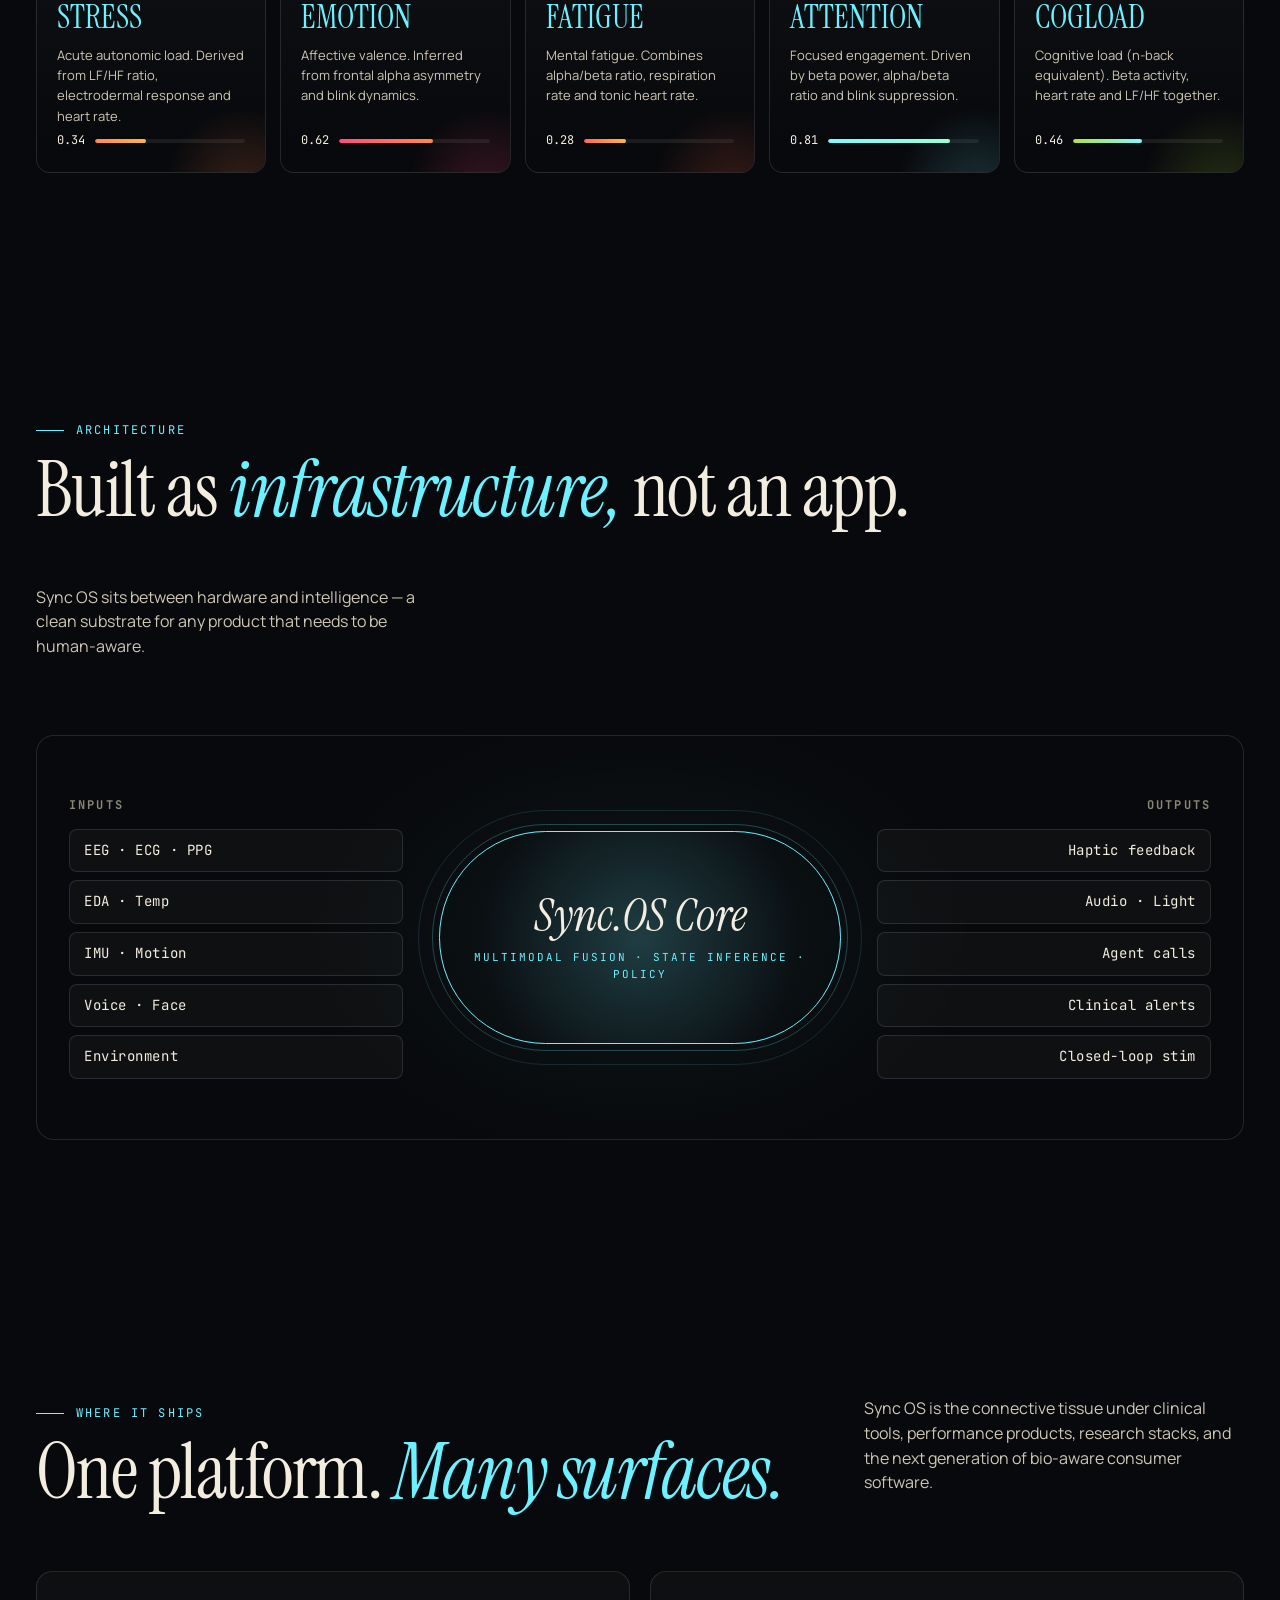
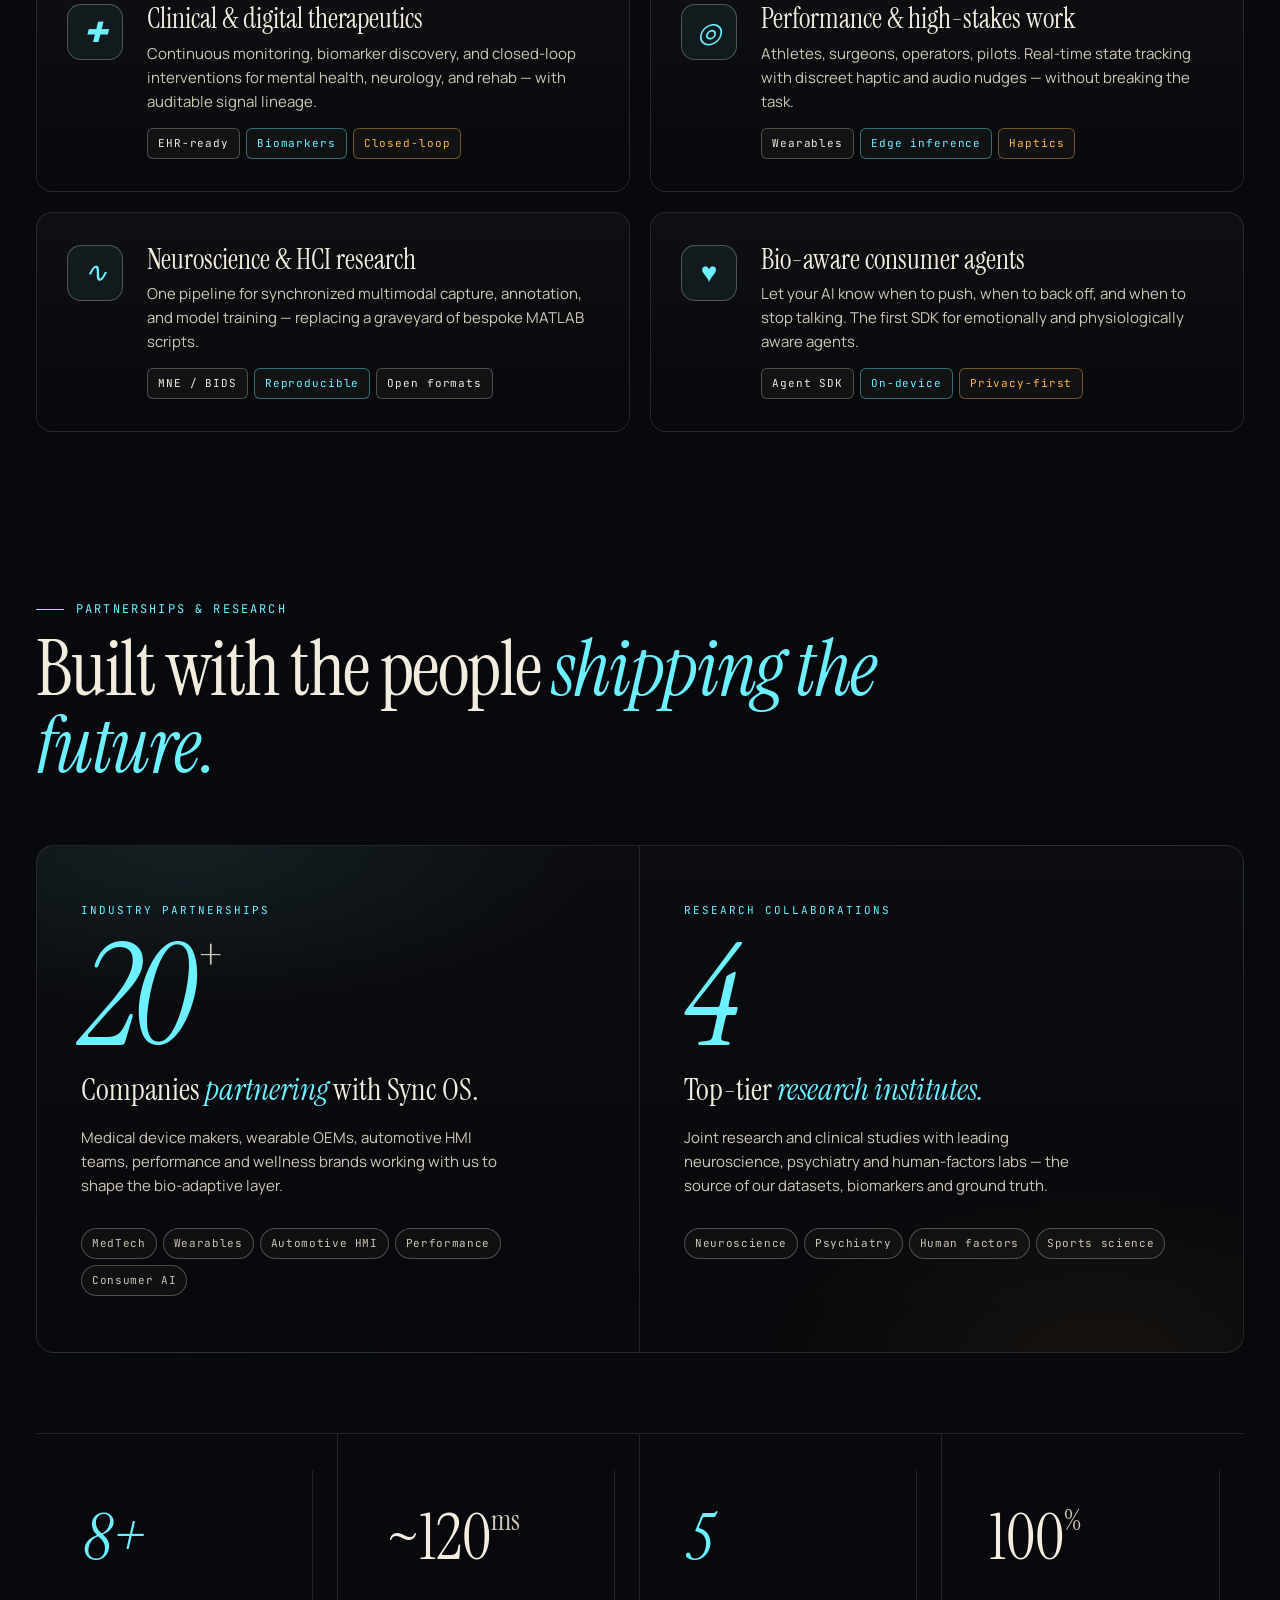
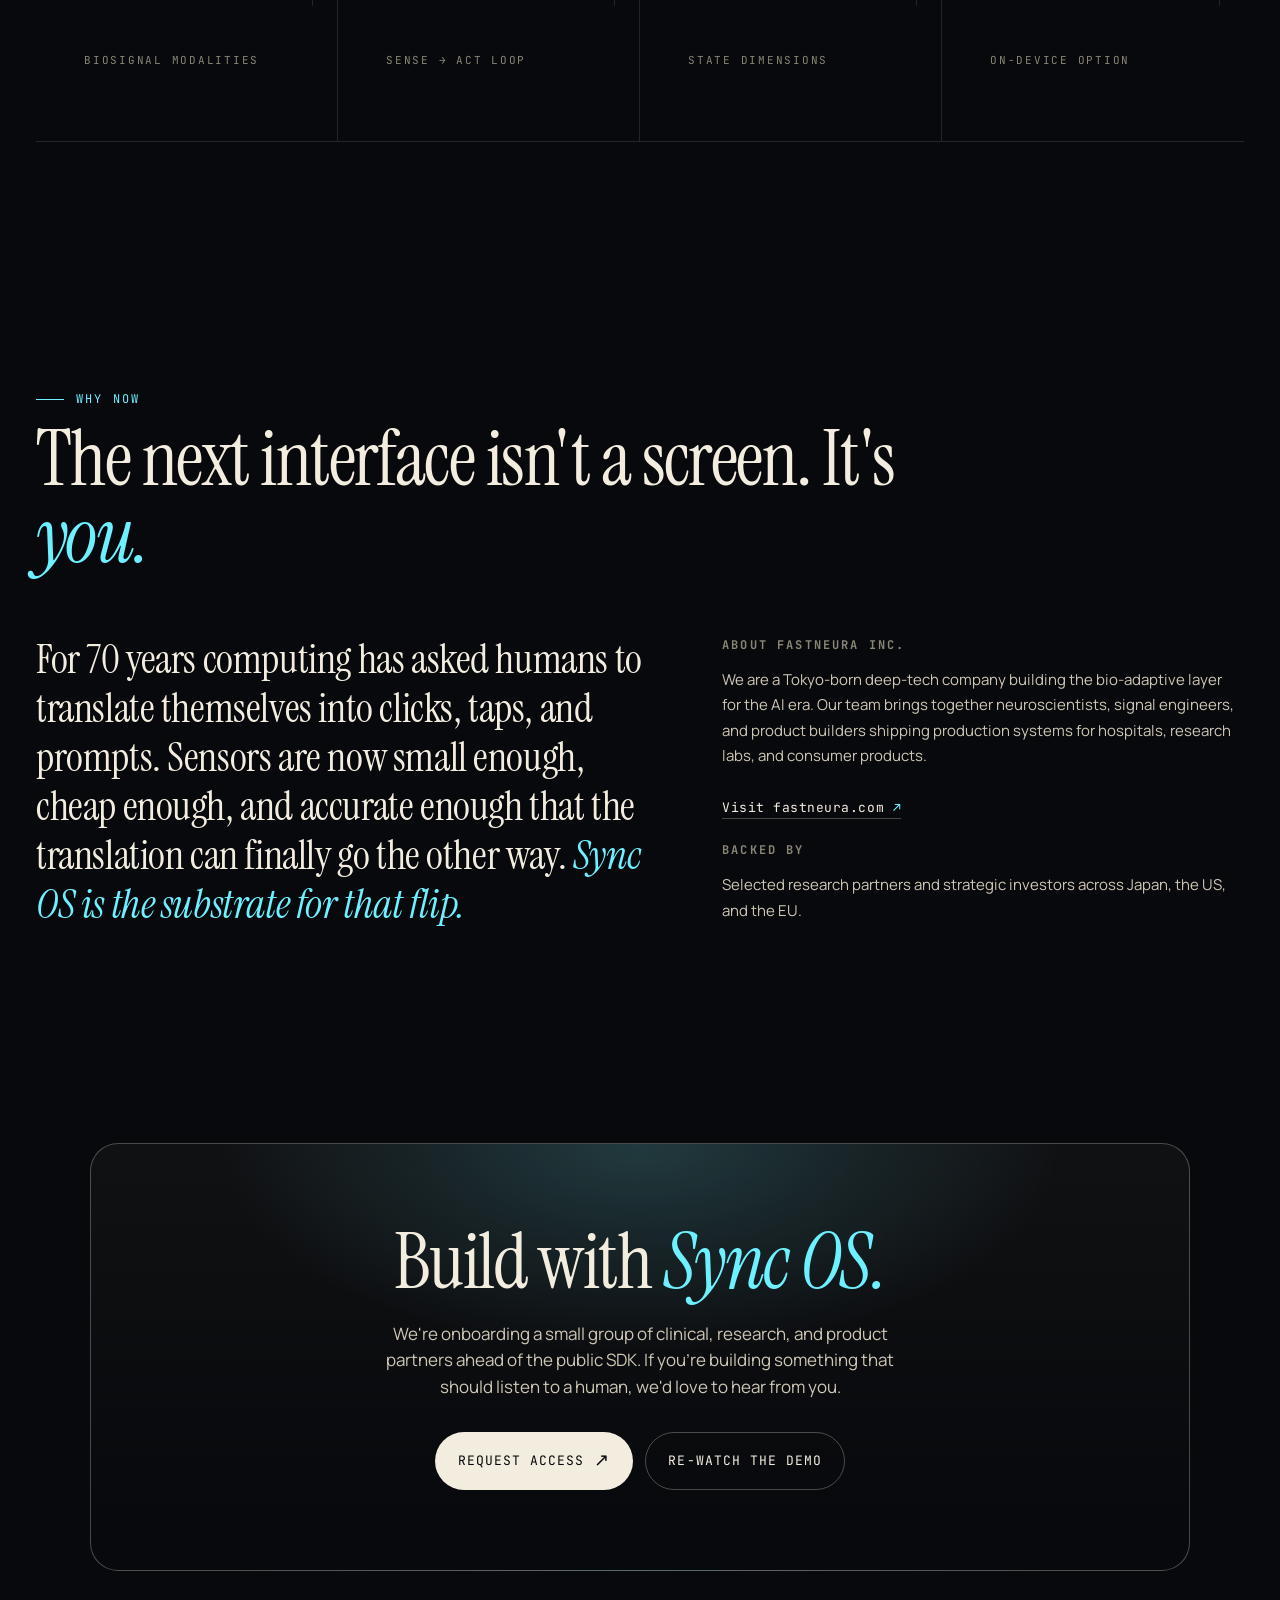
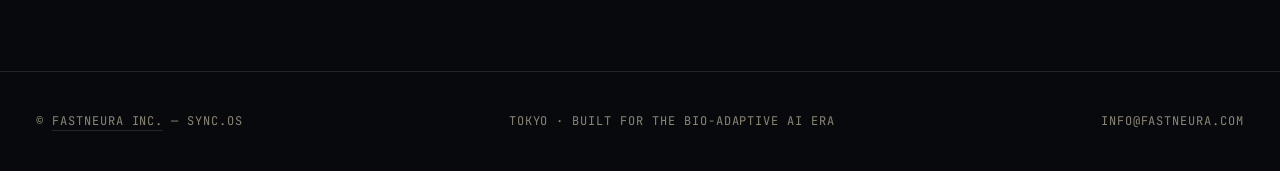
==== commit c7a0f255: "Remove partners.lede copy" ====
--- a/index.html
+++ b/index.html
@@ -1441,10 +1441,6 @@
       <span class="eyebrow" data-i18n="partners.eyebrow">Partnerships & research</span>
       <h2 data-i18n="partners.h2">Built with the people <em>shipping the future.</em></h2>
     </div>
-    <p class="lede" data-i18n="partners.lede">
-      Sync OS is co-developed alongside hospitals, research labs and industry partners
-      across Japan, the US and the EU.
-    </p>
   </div>
 
   <div class="partners reveal">
@@ -1691,7 +1687,6 @@
 
       "partners.eyebrow": "Partnerships & research",
       "partners.h2": "Built with the people <em>shipping the future.</em>",
-      "partners.lede": "Sync OS is co-developed alongside hospitals, research labs and industry partners across Japan, the US and the EU.",
       "partners.industry.tag": "Industry partnerships",
       "partners.industry.h3": "Companies <em>partnering</em> with Sync OS.",
       "partners.industry.p": "Medical device makers, wearable OEMs, automotive HMI teams, performance and wellness brands working with us to shape the bio-adaptive layer.",
@@ -1872,7 +1867,6 @@
 
       "partners.eyebrow": "パートナーシップ & 研究",
       "partners.h2": "<em>未来を実装する</em>仲間と共に。",
-      "partners.lede": "Sync OS は、日本・米国・EU の病院、研究機関、産業パートナーとともに共同開発されています。",
       "partners.industry.tag": "産業パートナーシップ",
       "partners.industry.h3": "Sync OS と<em>共創する</em>企業。",
       "partners.industry.p": "医療機器メーカー、ウェアラブル OEM、自動車 HMI チーム、パフォーマンス／ウェルネスブランドが、バイオアダプティブ層の形を共に作っています。",
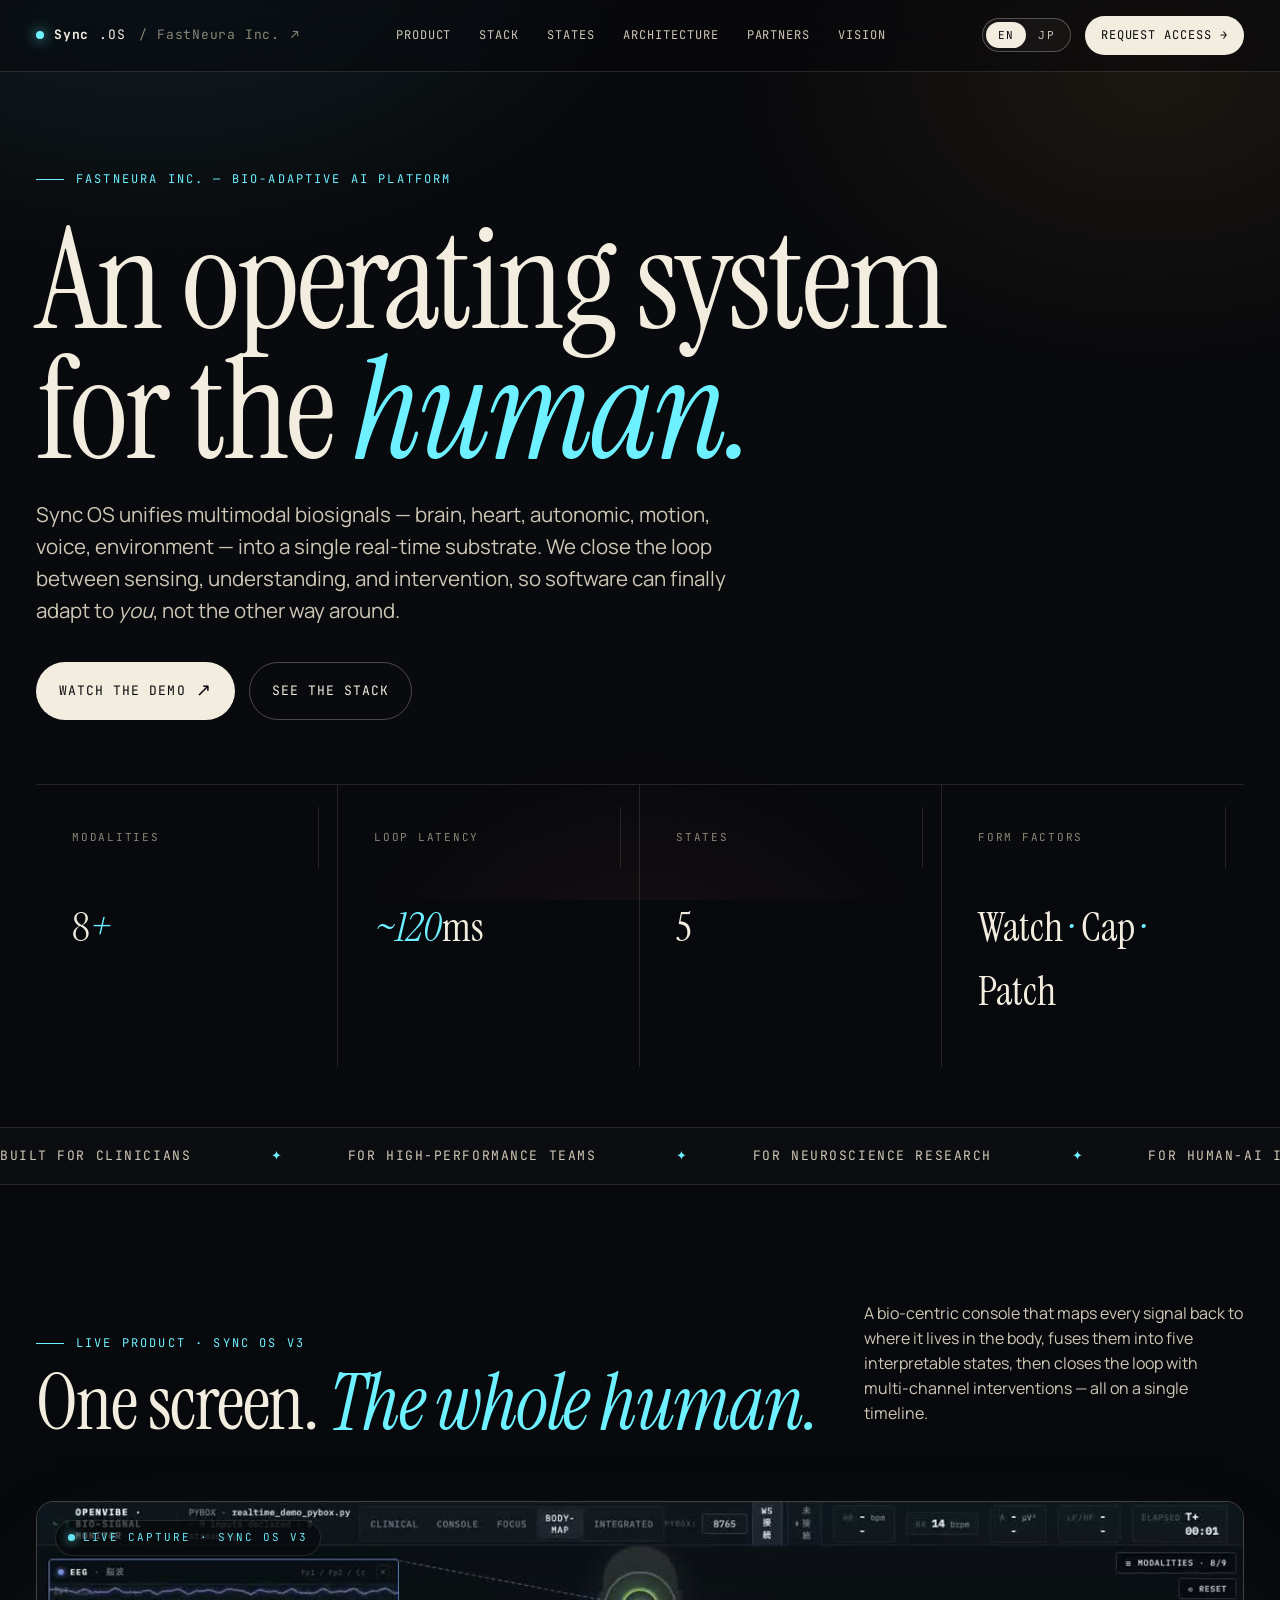
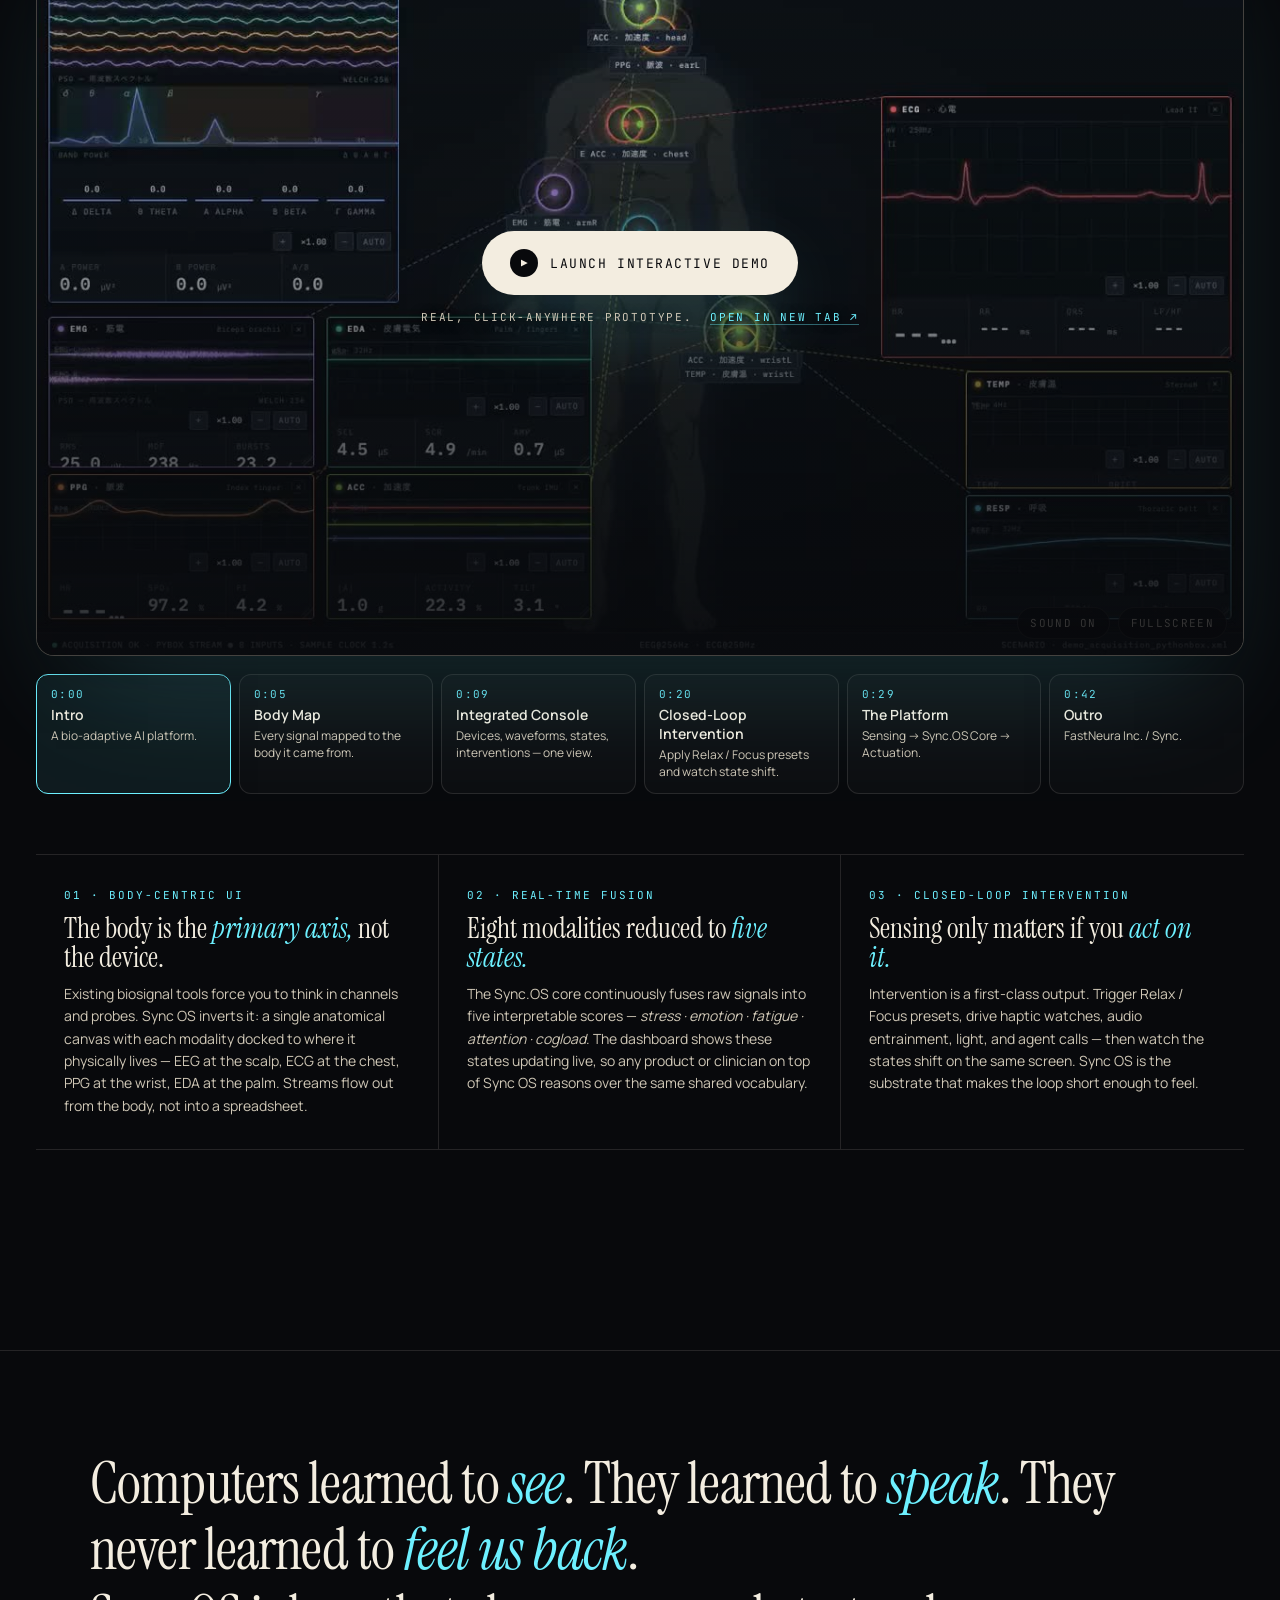
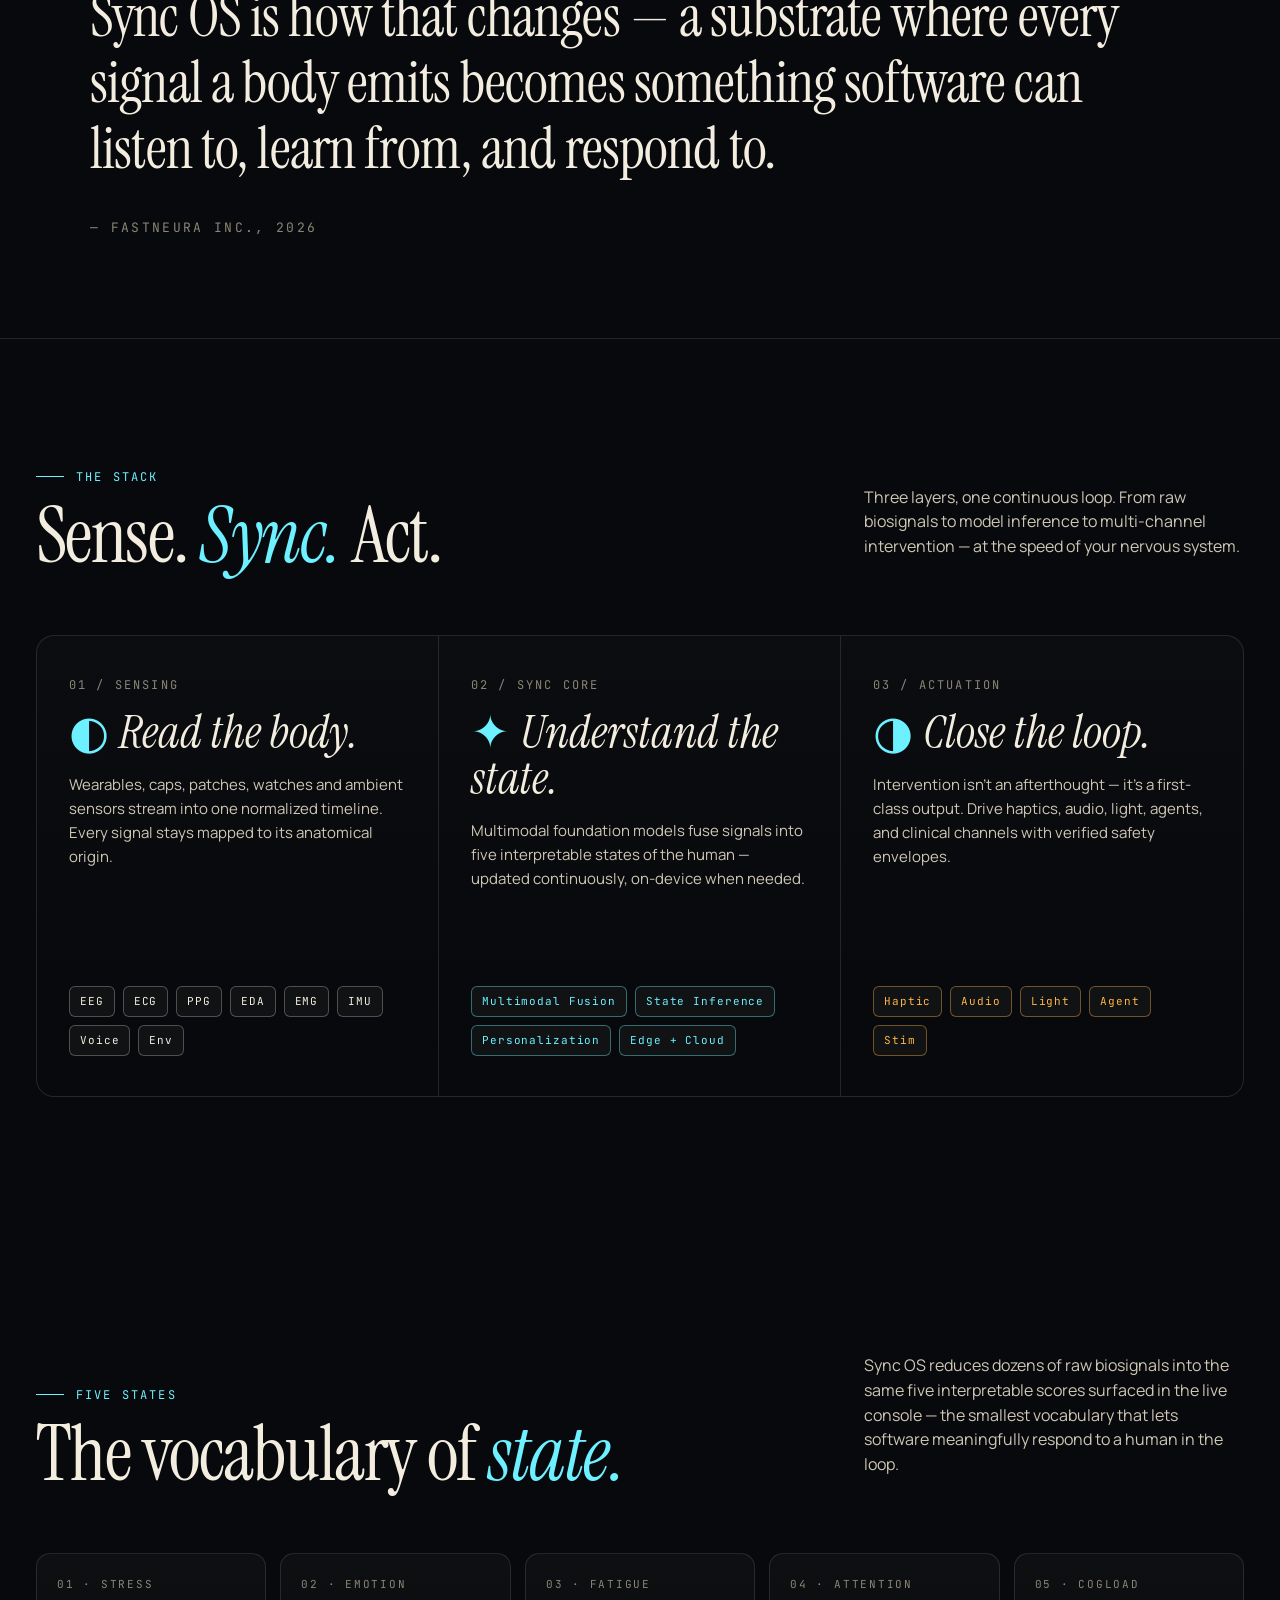
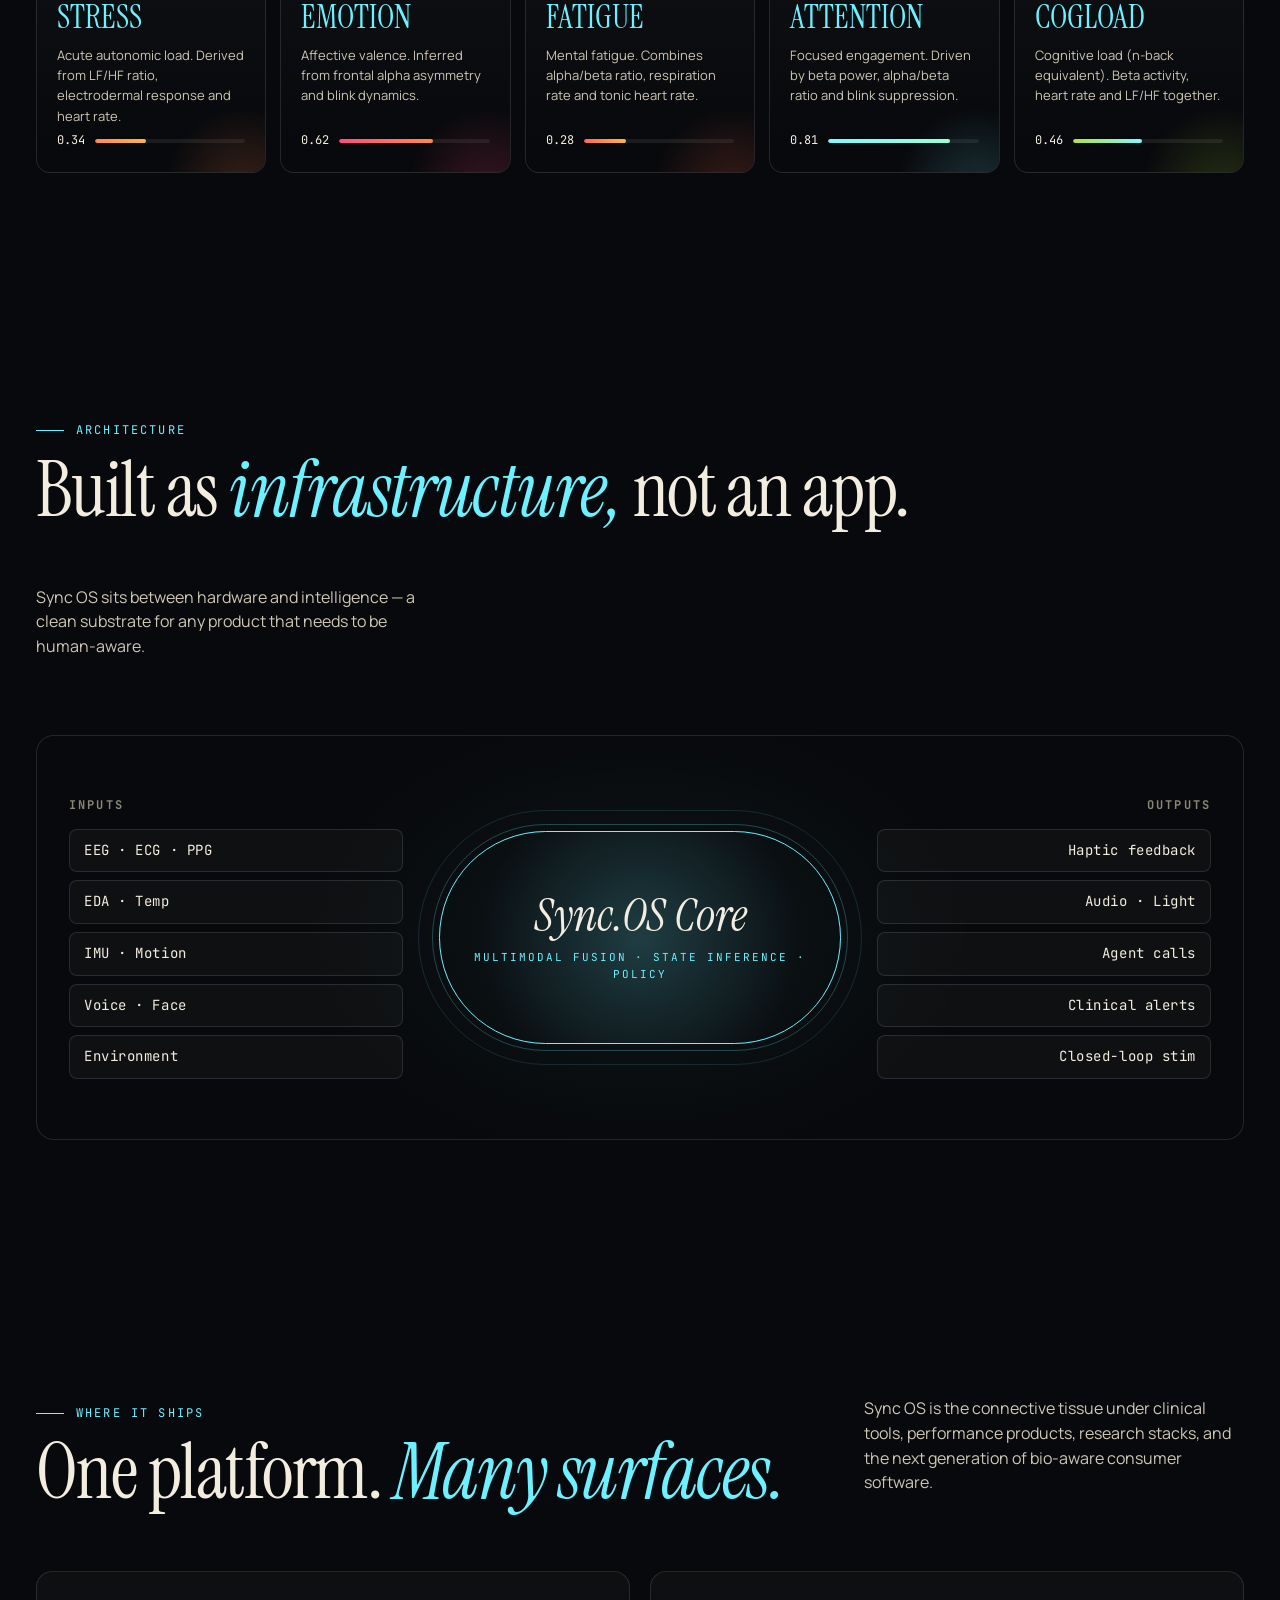
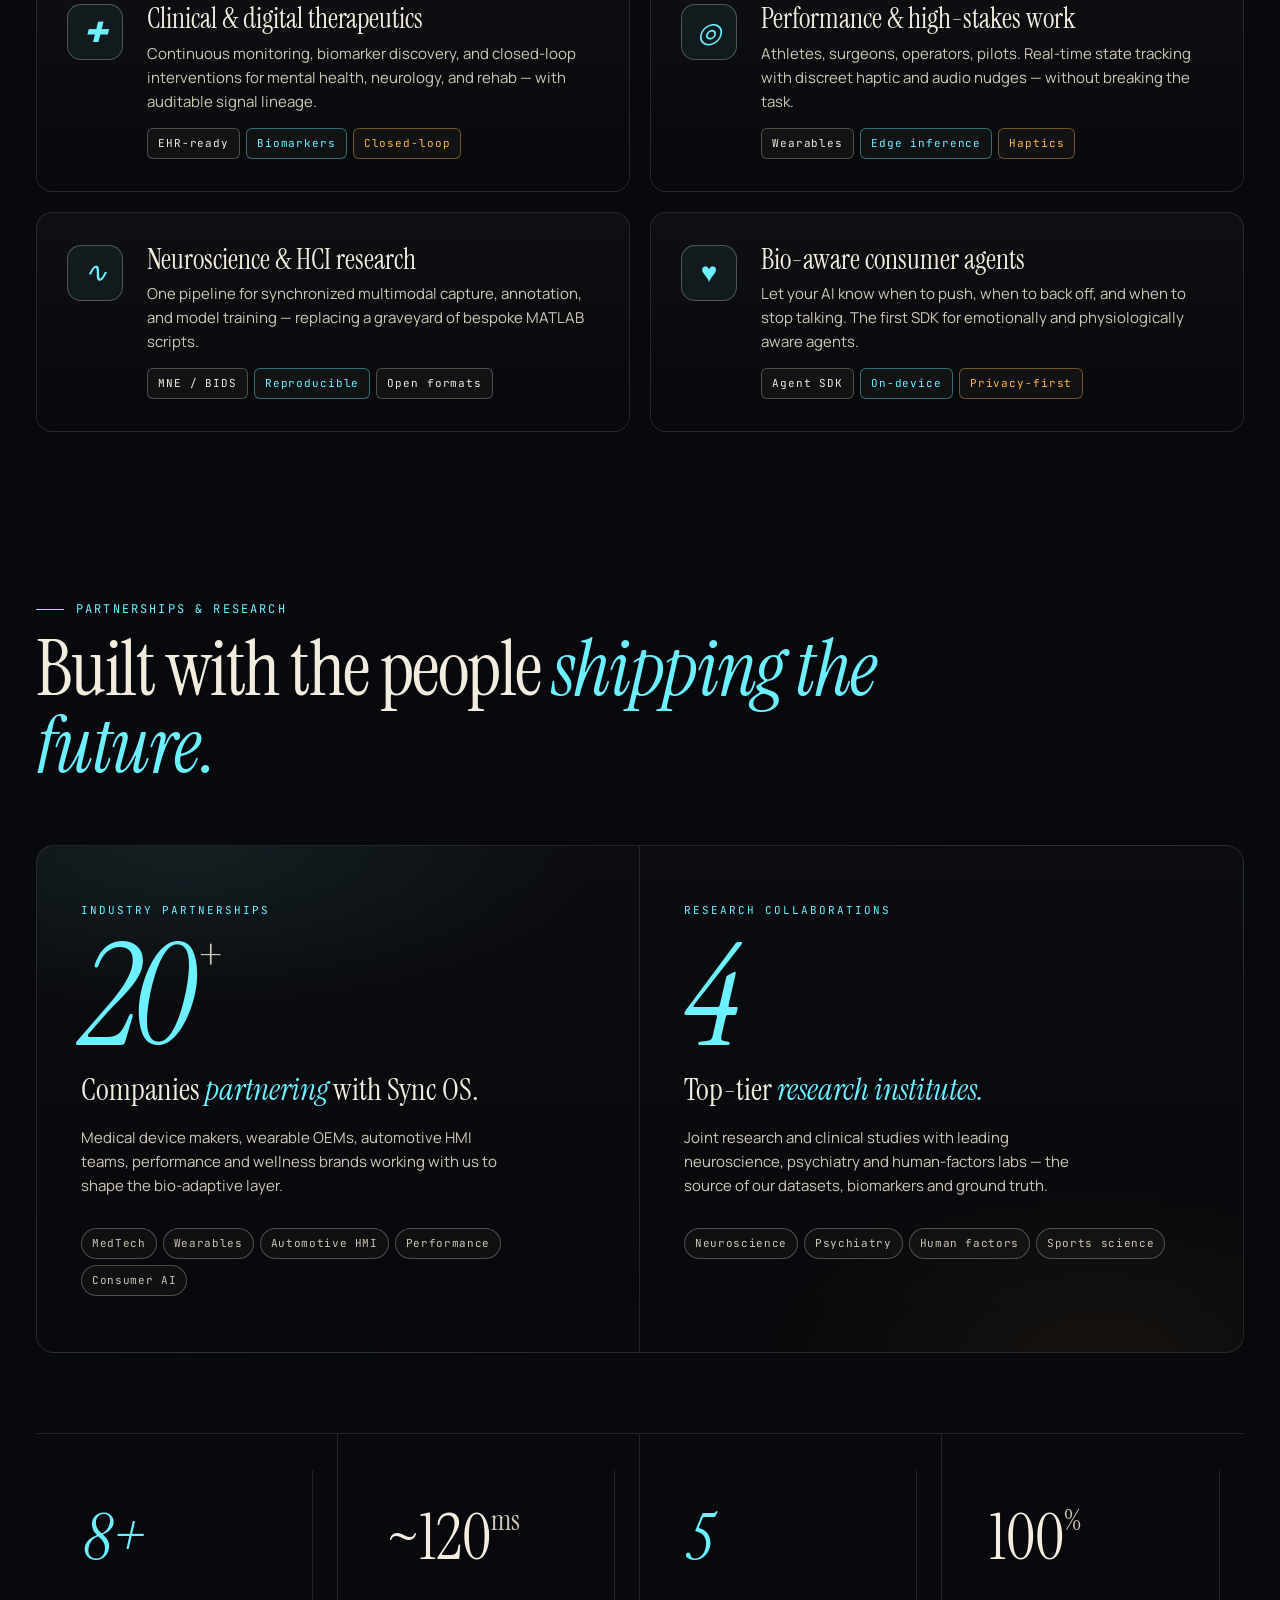
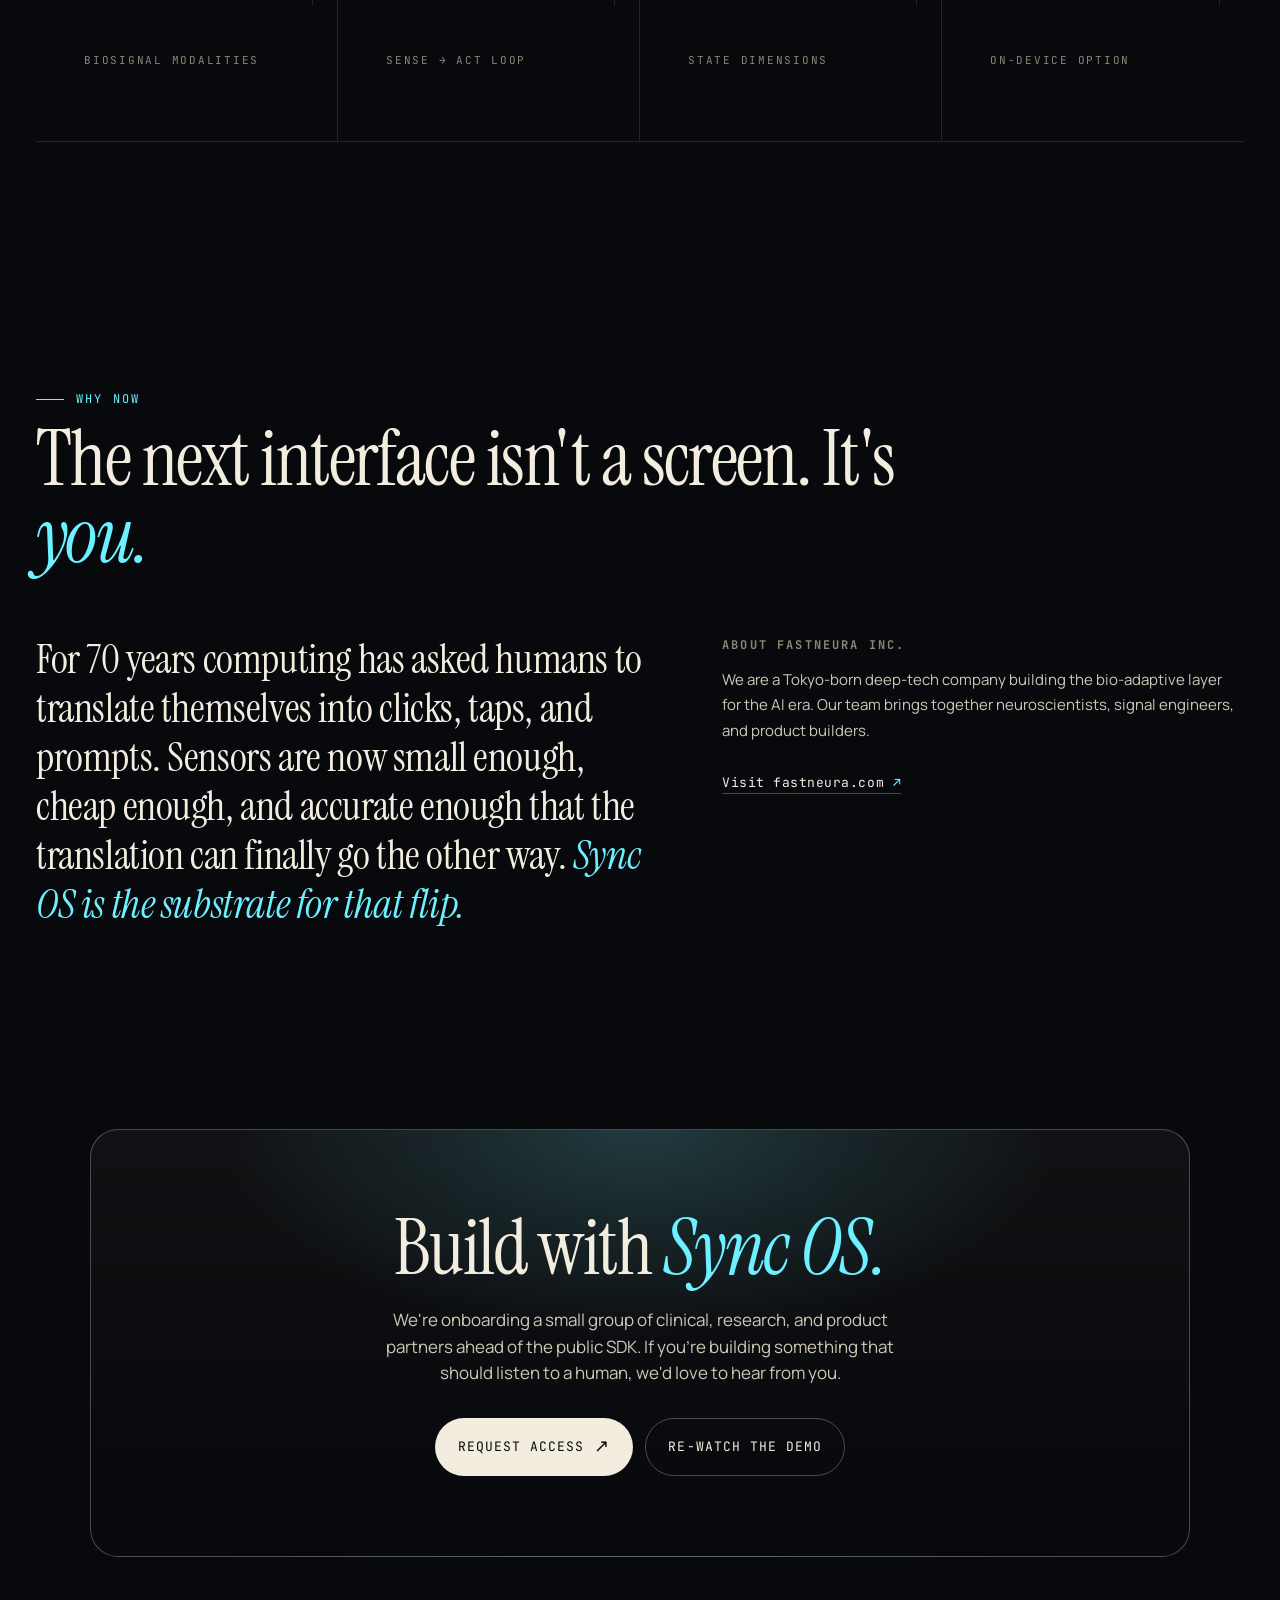
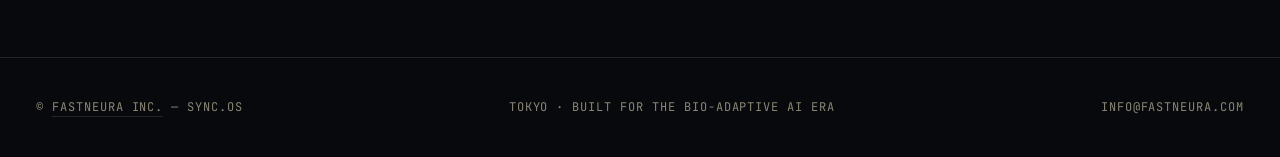
==== commit 44f98536: "Remove unsubstantiated production/investor claims from Vision" ====
--- a/index.html
+++ b/index.html
@@ -1507,15 +1507,12 @@
       <h4 data-i18n="vision.about.h4">About FastNeura Inc.</h4>
       <p data-i18n="vision.about.p">
         We are a Tokyo-born deep-tech company building the bio-adaptive layer for the AI era.
-        Our team brings together neuroscientists, signal engineers, and product builders shipping
-        production systems for hospitals, research labs, and consumer products.
+        Our team brings together neuroscientists, signal engineers, and product builders.
         <br/><br/>
         <a href="https://fastneura.com/" target="_blank" rel="noopener" class="inline-link">
           <span data-i18n="vision.link">Visit fastneura.com</span> <span style="color:var(--accent);">↗</span>
         </a>
       </p>
-      <h4 data-i18n="vision.backed.h4">Backed by</h4>
-      <p data-i18n="vision.backed.p">Selected research partners and strategic investors across Japan, the US, and the EU.</p>
     </div>
   </div>
 </section>
@@ -1712,10 +1709,8 @@
       "vision.h2": "The next interface isn't a screen. It's <em>you.</em>",
       "vision.large": "For 70 years computing has asked humans to translate themselves into clicks, taps, and prompts. Sensors are now small enough, cheap enough, and accurate enough that the translation can finally go the other way. <em>Sync OS is the substrate for that flip.</em>",
       "vision.about.h4": "About FastNeura Inc.",
-      "vision.about.p": 'We are a Tokyo-born deep-tech company building the bio-adaptive layer for the AI era. Our team brings together neuroscientists, signal engineers, and product builders shipping production systems for hospitals, research labs, and consumer products.<br/><br/><a href="https://fastneura.com/" target="_blank" rel="noopener" class="inline-link"><span>Visit fastneura.com</span> <span style="color:var(--accent);">↗</span></a>',
+      "vision.about.p": 'We are a Tokyo-born deep-tech company building the bio-adaptive layer for the AI era. Our team brings together neuroscientists, signal engineers, and product builders.<br/><br/><a href="https://fastneura.com/" target="_blank" rel="noopener" class="inline-link"><span>Visit fastneura.com</span> <span style="color:var(--accent);">↗</span></a>',
       "vision.link": "Visit fastneura.com",
-      "vision.backed.h4": "Backed by",
-      "vision.backed.p": "Selected research partners and strategic investors across Japan, the US, and the EU.",
 
       "cta.h2": "Build with <em>Sync OS.</em>",
       "cta.p": "We're onboarding a small group of clinical, research, and product partners ahead of the public SDK. If you're building something that should listen to a human, we'd love to hear from you.",
@@ -1892,10 +1887,8 @@
       "vision.h2": "次のインターフェースは、画面ではない。<em>あなただ。</em>",
       "vision.large": "70年間、コンピュータは人間に「クリック・タップ・プロンプトに翻訳してくれ」と求めてきた。センサーが十分に小さく、安く、正確になった今、ようやくその翻訳を逆方向に走らせられる。<em>Sync OS は、その反転のための基盤です。</em>",
       "vision.about.h4": "FastNeura Inc. について",
-      "vision.about.p": '私たちは東京発のディープテックカンパニーとして、AI時代の生体適応レイヤーを構築しています。神経科学者、信号処理エンジニア、プロダクトビルダーが集まり、病院・研究機関・コンシューマプロダクト向けの実装システムを世に出してきました。<br/><br/><a href="https://fastneura.com/" target="_blank" rel="noopener" class="inline-link"><span>fastneura.com を見る</span> <span style="color:var(--accent);">↗</span></a>',
+      "vision.about.p": '私たちは東京発のディープテックカンパニーとして、AI時代の生体適応レイヤーを構築しています。神経科学者、信号処理エンジニア、プロダクトビルダーが集結。<br/><br/><a href="https://fastneura.com/" target="_blank" rel="noopener" class="inline-link"><span>fastneura.com を見る</span> <span style="color:var(--accent);">↗</span></a>',
       "vision.link": "fastneura.com を見る",
-      "vision.backed.h4": "バックアップ",
-      "vision.backed.p": "日本・米国・EU の研究パートナーと戦略的投資家がバックアップ。",
 
       "cta.h2": "<em>Sync OS</em> で作る。",
       "cta.p": "公開 SDK に先行して、臨床・研究・プロダクト領域から少数のパートナーをオンボーディングしています。「人間に耳を傾けるべき」プロダクトを作っている方は、ぜひご連絡ください。",
